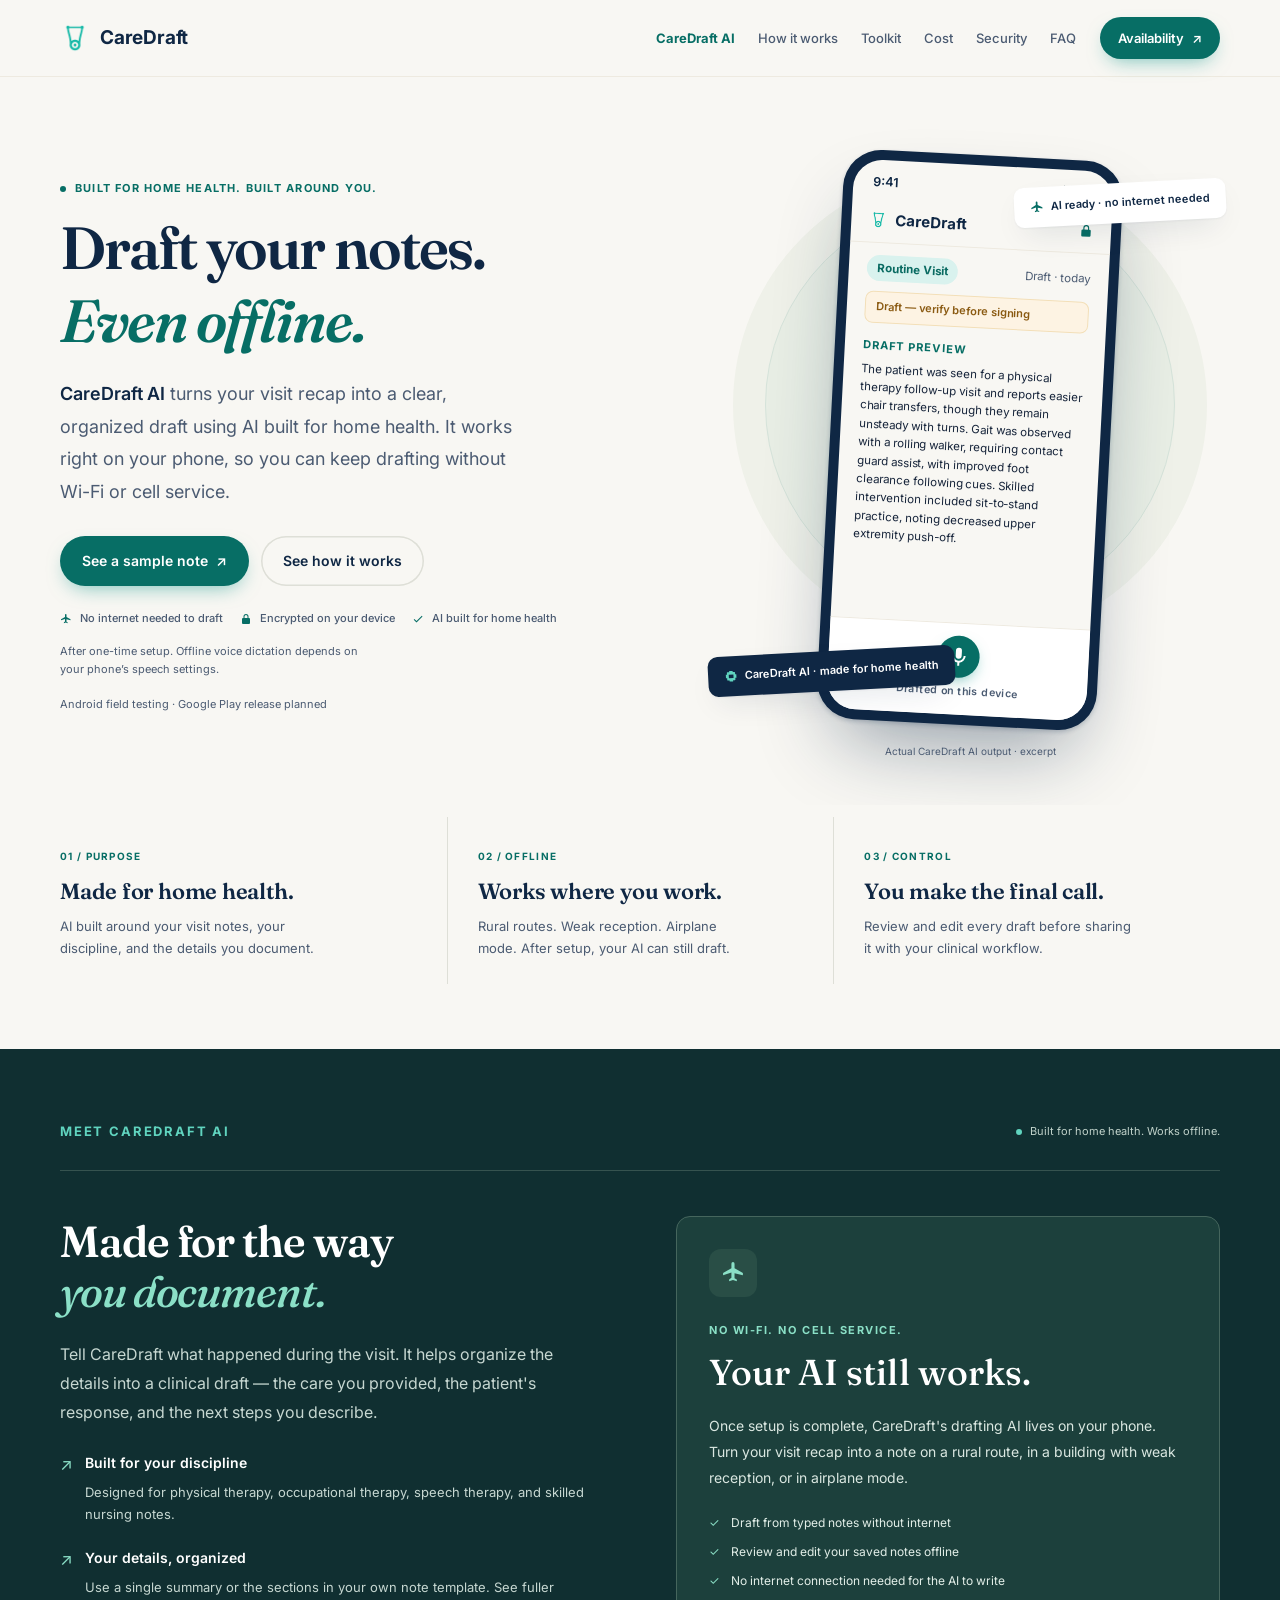
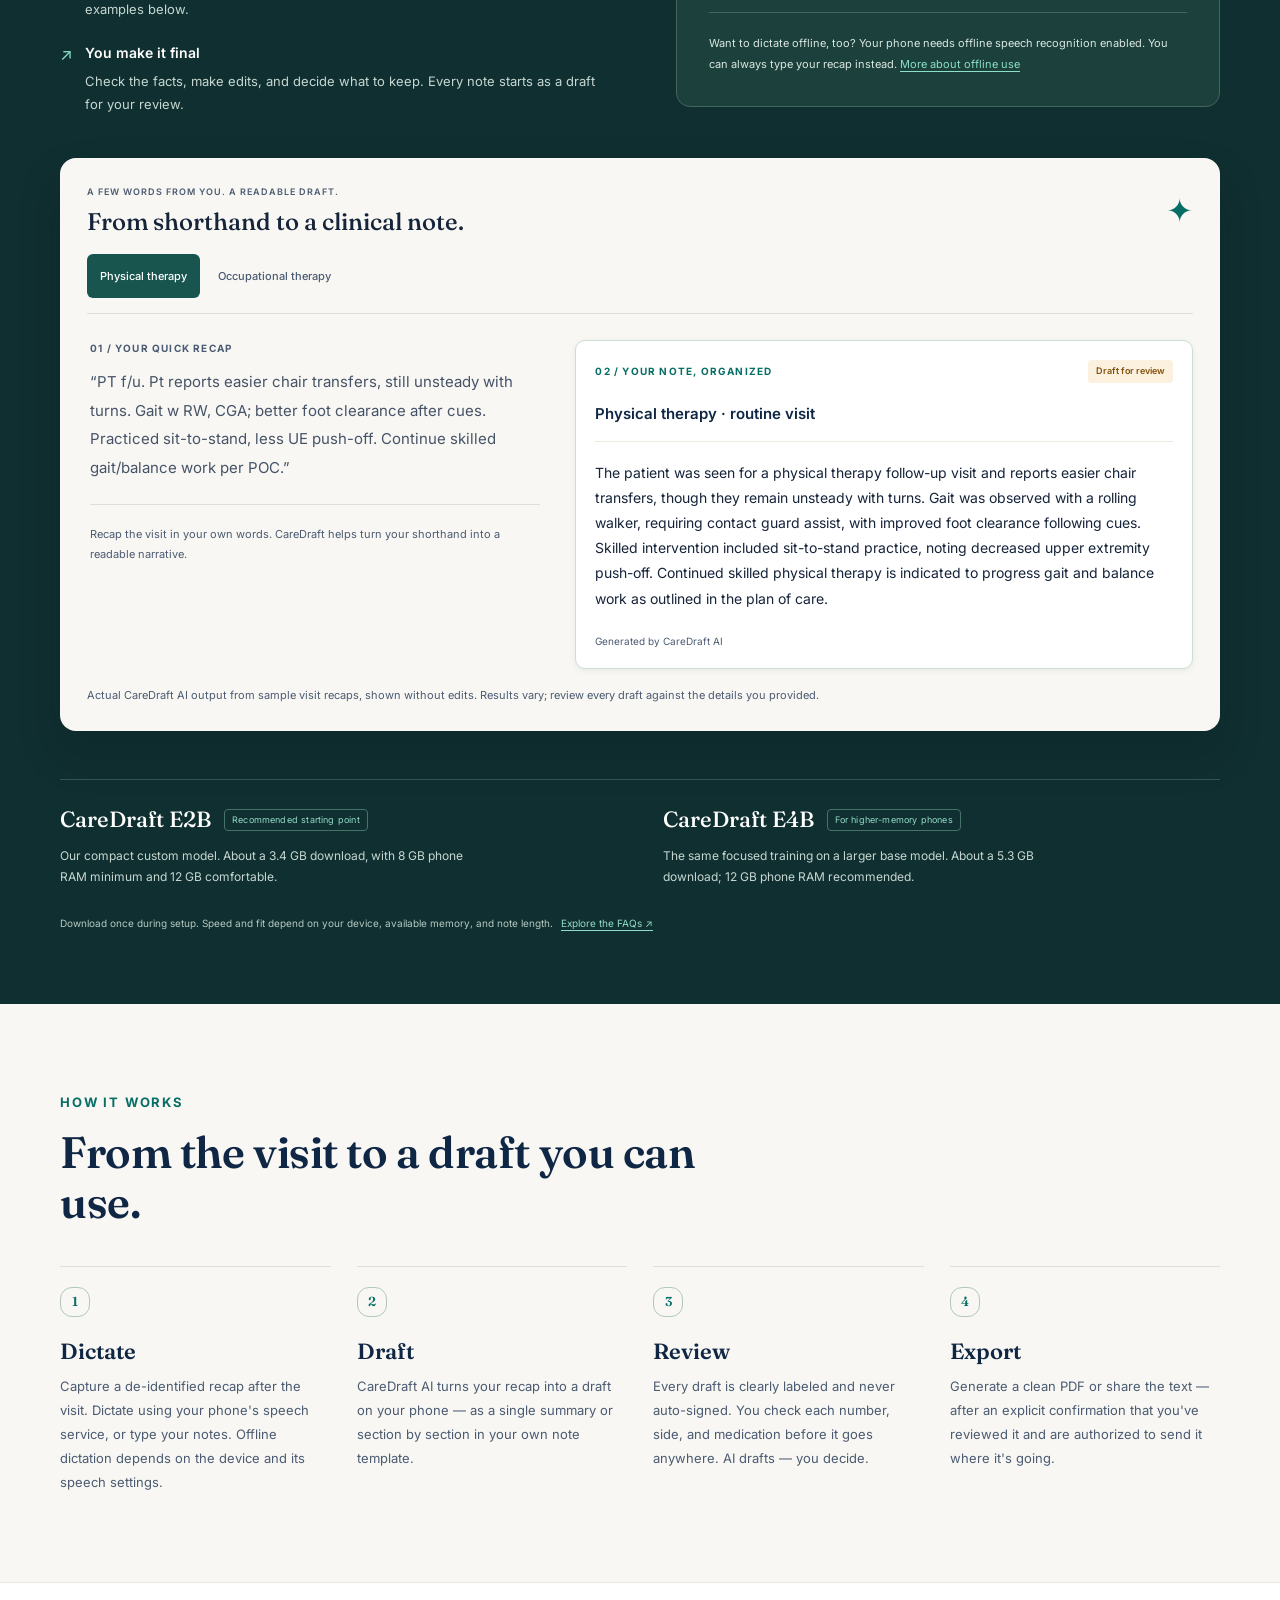
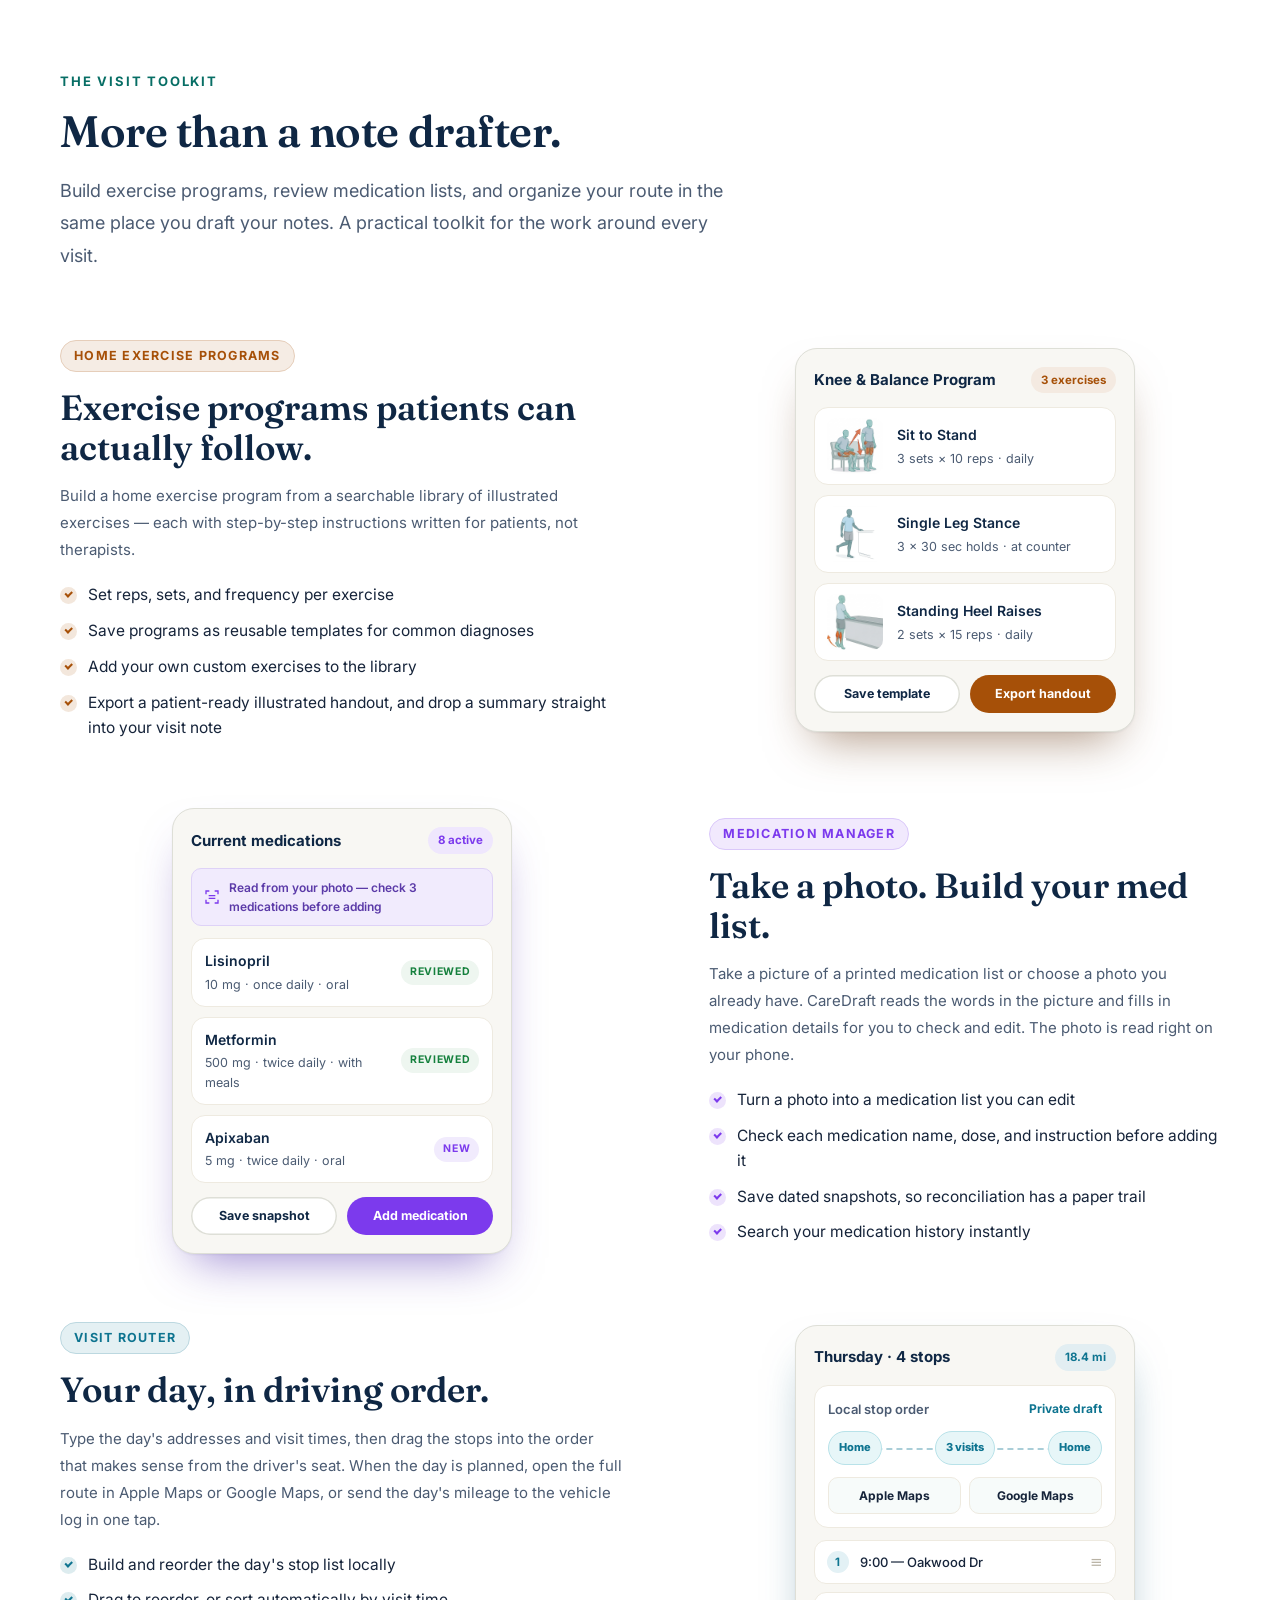
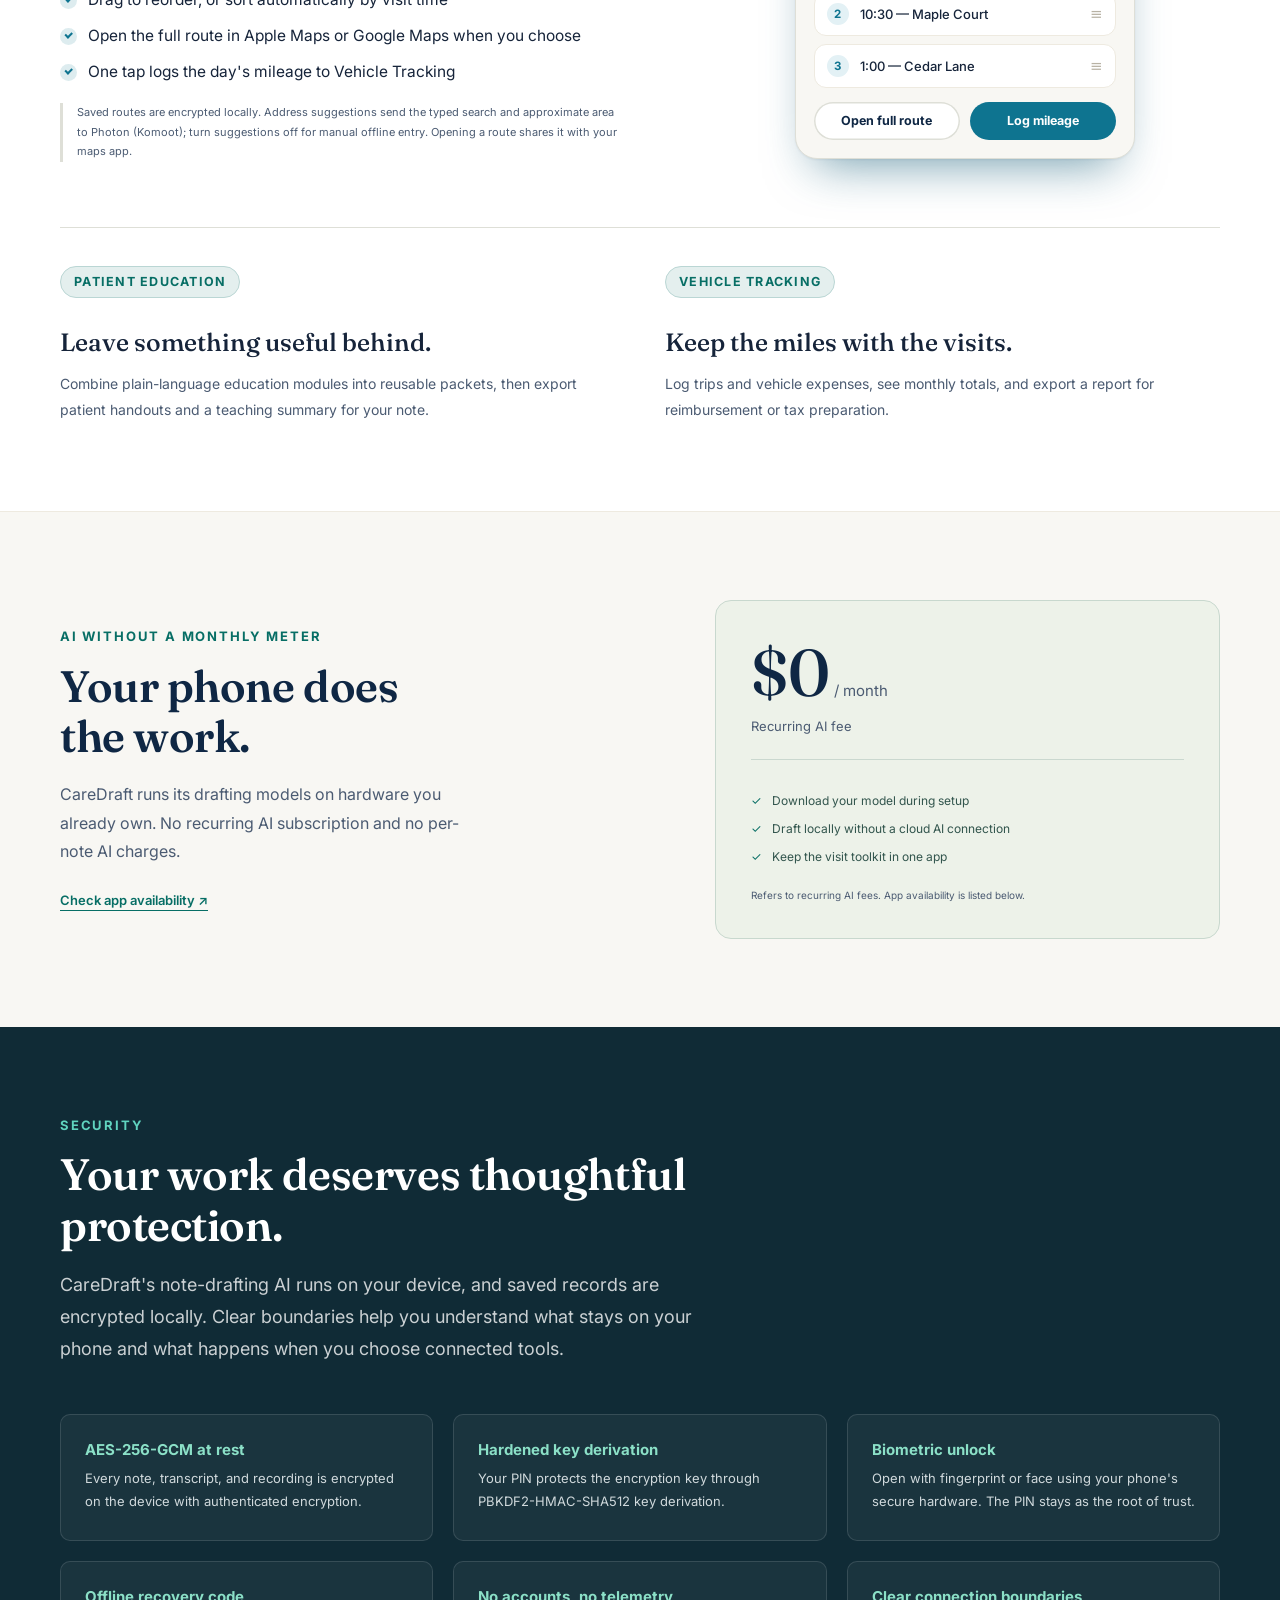
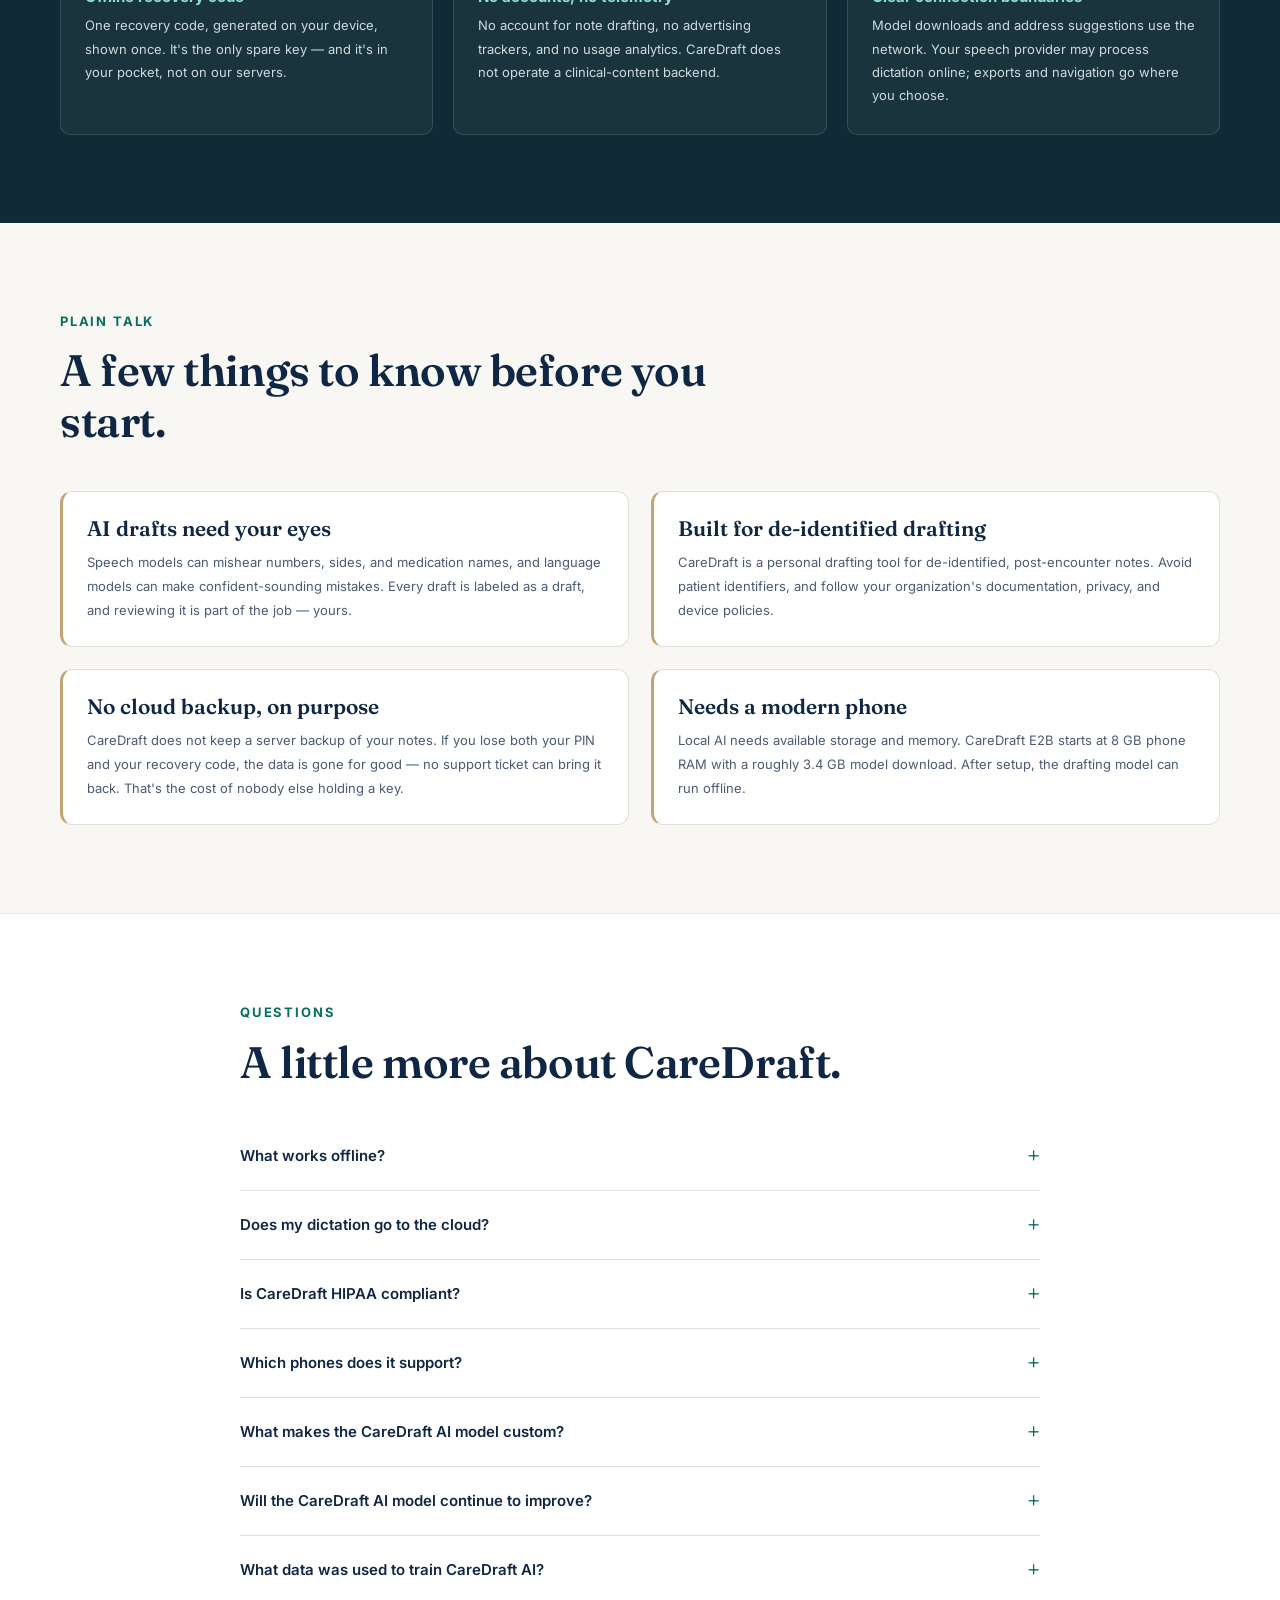
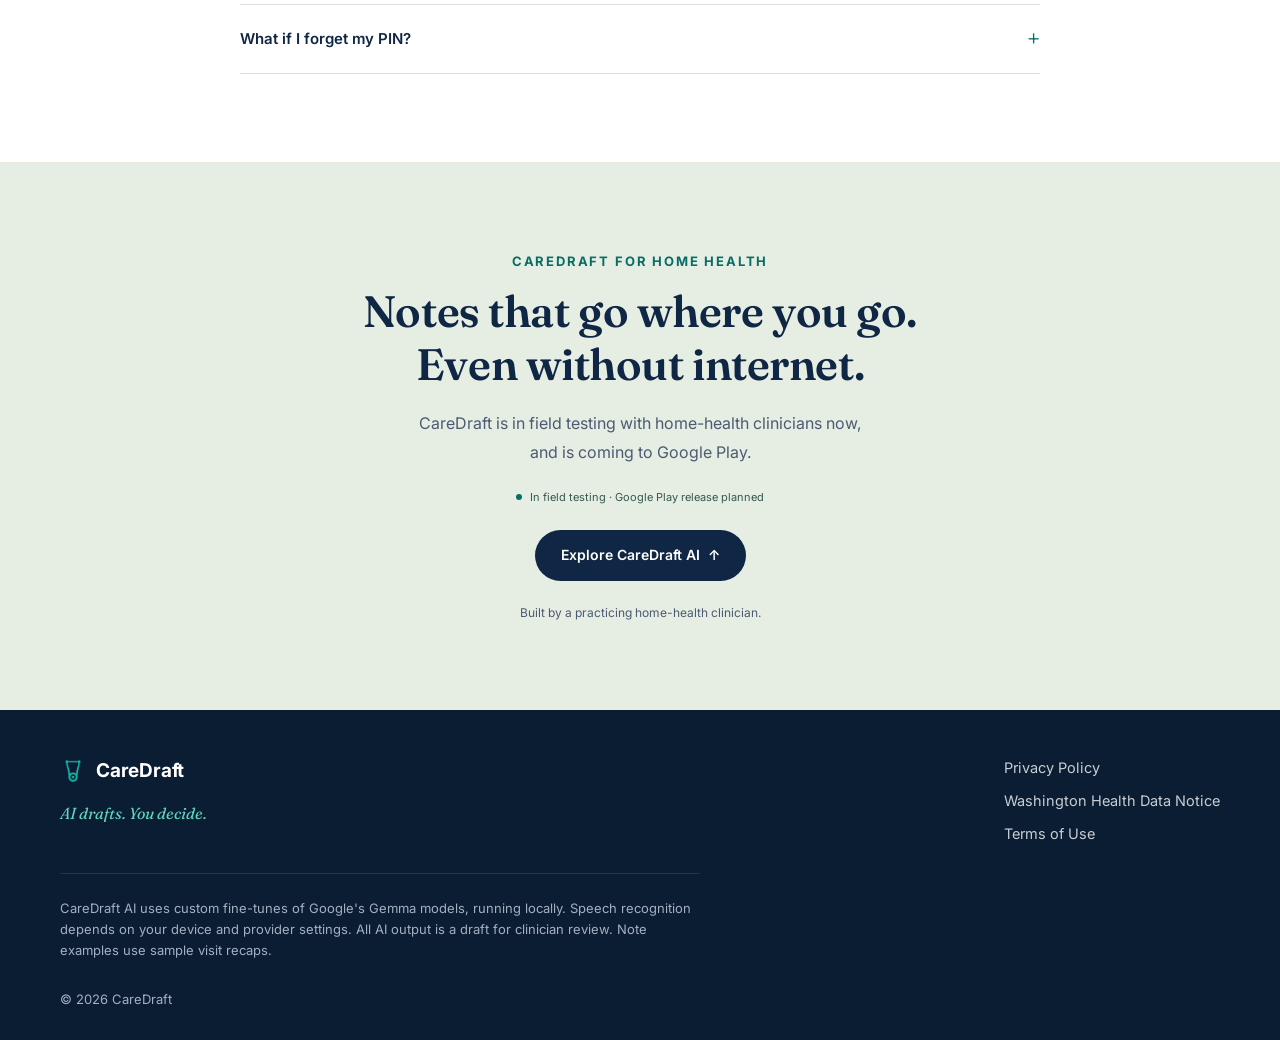
==== index.html @ 82830394 "Add FAQ about ongoing AI model updates" ====
<!DOCTYPE html>
<html lang="en">
<head>
  <meta charset="UTF-8">
  <meta name="viewport" content="width=device-width, initial-scale=1.0">
  <title>CareDraft — Draft home-health notes, even offline</title>
  <meta name="description" content="Turn your visit recap into a clear clinical draft with AI built for home health. Draft notes on your phone without Wi-Fi or cell service after setup.">

  <link rel="icon" type="image/png" href="assets/favicon.png">
  <link rel="canonical" href="https://caredraft.app/">

  <meta property="og:type" content="website">
  <meta property="og:url" content="https://caredraft.app/">
  <meta property="og:title" content="CareDraft — Draft home-health notes, even offline">
  <meta property="og:description" content="AI built for home health. Turn your visit recap into an organized note and keep drafting without internet after setup. You review every draft.">
  <meta property="og:image" content="https://caredraft.app/assets/icon.png">
  <meta name="twitter:card" content="summary">

  <link rel="preconnect" href="https://fonts.googleapis.com">
  <link rel="preconnect" href="https://fonts.gstatic.com" crossorigin>
  <link href="https://fonts.googleapis.com/css2?family=Fraunces:opsz,wght@9..144,500;9..144,600&family=Inter:wght@400;500;600;700&display=swap" rel="stylesheet">

  <link rel="stylesheet" href="styles.css?v=20260908b">

  <script>
    // Redirect old GitHub Pages host to the custom domain.
    (function () {
      var oldHost = 'clesterdpt-lgtm.github.io';
      var oldBase = '/carenote-local-site';
      if (window.location.hostname === oldHost && window.location.pathname.indexOf(oldBase) === 0) {
        var nextPath = window.location.pathname.slice(oldBase.length) || '/';
        window.location.replace('https://caredraft.app' + nextPath + window.location.search + window.location.hash);
      }
    })();
  </script>

  <script type="application/ld+json">
  {
    "@context": "https://schema.org",
    "@type": "SoftwareApplication",
    "name": "CareDraft",
    "operatingSystem": "Android",
    "applicationCategory": "MedicalApplication",
    "description": "On-device AI note drafting for home health clinicians. Custom CareDraft models draft notes on the phone. Dictation uses the device speech service; offline availability depends on device configuration.",
    "url": "https://caredraft.app/"
  }
  </script>
</head>
<body class="home">
  <a class="skip-link" href="#top">Skip to content</a>

  <!-- ───────────────────────── Nav ───────────────────────── -->
  <header class="topbar">
    <div class="shell topbar-inner">
      <a class="brand" href="#top" aria-label="CareDraft home">
        <img src="assets/caredraft-login-mark.png" alt="" width="30" height="30">
        <span>CareDraft</span>
      </a>
      <button class="menu-toggle" type="button" aria-expanded="false" aria-controls="primary-nav" hidden>Menu <span aria-hidden="true">+</span></button>
      <nav class="topnav" id="primary-nav" aria-label="Primary">
        <a href="#caredraft-ai">CareDraft AI</a>
        <a href="#how">How it works</a>
        <a href="#toolkit">Toolkit</a>
        <a href="#cost">Cost</a>
        <a href="#security">Security</a>
        <a href="#faq">FAQ</a>
      </nav>
      <a class="btn btn-primary btn-sm" href="#get">Availability <span aria-hidden="true">↗</span></a>
    </div>
  </header>

  <main id="top" tabindex="-1">

    <!-- ───────────────────────── Hero ───────────────────────── -->
    <section class="hero">
      <div class="shell hero-grid">
        <div class="hero-copy">
          <p class="eyebrow"><span class="eyebrow-dot" aria-hidden="true"></span> Built for home health. Built around you.</p>
          <h1>Draft your notes.<br><em>Even offline.</em></h1>
          <p class="lede">
            <strong>CareDraft AI</strong> turns your visit recap into a clear, organized
            draft using AI built for home health. It works right on your phone,
            so you can keep drafting without Wi-Fi or cell service.
          </p>
          <div class="hero-ctas">
            <a class="btn btn-primary" href="#note-examples">See a sample note <span aria-hidden="true">↗</span></a>
            <a class="btn btn-ghost" href="#how">See how it works</a>
          </div>
          <ul class="hero-chips" aria-label="Key facts">
            <li>
              <svg viewBox="0 0 24 24" aria-hidden="true"><path d="M21 14.6v-2.2l-8-4.5V3.5a1.5 1.5 0 0 0-3 0v4.4l-8 4.5v2.2l8-2.5v4.9l-2.2 1.6v1.7l3.7-1.1 3.7 1.1v-1.7L13 17.5v-4.9l8 2z"/></svg>
              No internet needed to draft
            </li>
            <li>
              <svg viewBox="0 0 24 24" aria-hidden="true"><path d="M12 2a5 5 0 0 0-5 5v3H6a2 2 0 0 0-2 2v8a2 2 0 0 0 2 2h12a2 2 0 0 0 2-2v-8a2 2 0 0 0-2-2h-1V7a5 5 0 0 0-5-5zm-3 8V7a3 3 0 1 1 6 0v3H9z"/></svg>
              Encrypted on your device
            </li>
            <li>
              <svg viewBox="0 0 24 24" aria-hidden="true"><path d="M9 16.2 4.8 12l-1.4 1.4L9 19 21 7l-1.4-1.4z"/></svg>
              AI built for home health
            </li>
          </ul>
          <p class="offline-setup">After one-time setup. Offline voice dictation depends on your phone’s speech settings.</p>
          <p class="hero-availability">Android field testing · Google Play release planned</p>
        </div>

        <div class="hero-visual" aria-hidden="true">
          <div class="float-pill float-pill-top">
            <svg viewBox="0 0 24 24"><path d="M21 14.6v-2.2l-8-4.5V3.5a1.5 1.5 0 0 0-3 0v4.4l-8 4.5v2.2l8-2.5v4.9l-2.2 1.6v1.7l3.7-1.1 3.7 1.1v-1.7L13 17.5v-4.9l8 2z"/></svg>
            AI ready · no internet needed
          </div>
          <div class="phone">
            <div class="phone-screen">
              <div class="statusbar">
                <span>9:41</span>
                <span class="statusbar-right">
                  <svg viewBox="0 0 24 24"><path d="M21 14.6v-2.2l-8-4.5V3.5a1.5 1.5 0 0 0-3 0v4.4l-8 4.5v2.2l8-2.5v4.9l-2.2 1.6v1.7l3.7-1.1 3.7 1.1v-1.7L13 17.5v-4.9l8 2z"/></svg>
                  <svg viewBox="0 0 24 24"><path d="M3 8h13a2 2 0 0 1 2 2v4a2 2 0 0 1-2 2H3a2 2 0 0 1-2-2v-4a2 2 0 0 1 2-2zm17 2h1a1 1 0 0 1 1 1v2a1 1 0 0 1-1 1h-1v-4zM3.5 9.5v5H8v-5H3.5z"/></svg>
                </span>
              </div>
              <div class="appbar">
                <img src="assets/caredraft-login-mark.png" alt="" width="18" height="18">
                <span>CareDraft</span>
                <svg class="appbar-lock" viewBox="0 0 24 24"><path d="M12 2a5 5 0 0 0-5 5v3H6a2 2 0 0 0-2 2v8a2 2 0 0 0 2 2h12a2 2 0 0 0 2-2v-8a2 2 0 0 0-2-2h-1V7a5 5 0 0 0-5-5zm-3 8V7a3 3 0 1 1 6 0v3H9z"/></svg>
              </div>
              <div class="note-mock">
                <div class="note-head">
                  <span class="note-chip">Routine Visit</span>
                  <span class="note-date">Draft · today</span>
                </div>
                <div class="ai-banner">Draft — verify before signing</div>
                <p class="mock-label">Draft preview</p>
                <p class="mock-text">The patient was seen for a physical therapy follow-up visit and reports easier chair transfers, though they remain unsteady with turns. Gait was observed with a rolling walker, requiring contact guard assist, with improved foot clearance following cues. Skilled intervention included sit-to-stand practice, noting decreased upper extremity push-off.</p>
              </div>
              <div class="phone-dock">
                <div class="mic-button">
                  <svg viewBox="0 0 24 24"><path d="M12 14a3 3 0 0 0 3-3V6a3 3 0 1 0-6 0v5a3 3 0 0 0 3 3zm5-3a5 5 0 0 1-10 0H5a7 7 0 0 0 6 6.9V21h2v-3.1A7 7 0 0 0 19 11h-2z"/></svg>
                </div>
                <span class="dock-note">Drafted on this device</span>
              </div>
            </div>
          </div>
          <div class="float-pill float-pill-bottom">
            <svg viewBox="0 0 24 24"><path d="M9 3h6v2h3a1 1 0 0 1 1 1v3h2v6h-2v3a1 1 0 0 1-1 1h-3v2H9v-2H6a1 1 0 0 1-1-1v-3H3V9h2V6a1 1 0 0 1 1-1h3V3zm-1 6v6h8V9H8z"/></svg>
            CareDraft AI · made for home health
          </div>
          <p class="visual-caption">Actual CareDraft AI output · excerpt</p>
        </div>
      </div>
    </section>

    <section class="pillars" aria-label="CareDraft at a glance">
      <div class="shell pillar-grid">
        <article class="pillar"><span class="pillar-index">01 / PURPOSE</span><h2>Made for home health.</h2><p>AI built around your visit notes, your discipline, and the details you document.</p></article>
        <article class="pillar"><span class="pillar-index">02 / OFFLINE</span><h2>Works where you work.</h2><p>Rural routes. Weak reception. Airplane mode. After setup, your AI can still draft.</p></article>
        <article class="pillar"><span class="pillar-index">03 / CONTROL</span><h2>You make the final call.</h2><p>Review and edit every draft before sharing it with your clinical workflow.</p></article>
      </div>
    </section>

    <section class="model-section" id="caredraft-ai" aria-labelledby="model-title">
      <div class="shell">
        <div class="model-heading">
          <p class="kicker kicker-light">Meet CareDraft AI</p>
          <span class="model-status"><span aria-hidden="true"></span> Built for home health. Works offline.</span>
        </div>
        <div class="model-grid">
          <div class="model-copy">
            <h2 id="model-title">Made for the way<br><em>you document.</em></h2>
            <p class="section-lede">Tell CareDraft what happened during the visit. It helps organize the details into a clinical draft — the care you provided, the patient's response, and the next steps you describe.</p>
            <dl class="model-benefits">
              <div><dt>Built for your discipline</dt><dd>Designed for physical therapy, occupational therapy, speech therapy, and skilled nursing notes.</dd></div>
              <div><dt>Your details, organized</dt><dd>Use a single summary or the sections in your own note template. See fuller examples below.</dd></div>
              <div><dt>You make it final</dt><dd>Check the facts, make edits, and decide what to keep. Every note starts as a draft for your review.</dd></div>
            </dl>
          </div>
          <aside class="offline-panel" aria-labelledby="offline-title">
            <span class="offline-icon" aria-hidden="true"><svg viewBox="0 0 24 24"><path d="M21 14.6v-2.2l-8-4.5V3.5a1.5 1.5 0 0 0-3 0v4.4l-8 4.5v2.2l8-2.5v4.9l-2.2 1.6v1.7l3.7-1.1 3.7 1.1v-1.7L13 17.5v-4.9l8 2z"/></svg></span>
            <p class="kicker kicker-light">No Wi-Fi. No cell service.</p>
            <h3 id="offline-title">Your AI still works.</h3>
            <p>Once setup is complete, CareDraft's drafting AI lives on your phone. Turn your visit recap into a note on a rural route, in a building with weak reception, or in airplane mode.</p>
            <ul><li>Draft from typed notes without internet</li><li>Review and edit your saved notes offline</li><li>No internet connection needed for the AI to write</li></ul>
            <p class="offline-detail">Want to dictate offline, too? Your phone needs offline speech recognition enabled. You can always type your recap instead. <a href="#faq">More about offline use</a></p>
          </aside>
        </div>
        <div class="draft-demo" id="note-examples" aria-labelledby="demo-title">
          <div class="demo-top">
            <div><p class="demo-eyebrow">A few words from you. A readable draft.</p><h3 id="demo-title">From shorthand to a clinical note.</h3></div>
            <span class="demo-mark" aria-hidden="true">✦</span>
          </div>
          <div class="demo-options" role="group" aria-label="Choose a CareDraft AI note example">
            <button type="button" data-example="pt" aria-pressed="true">Physical therapy</button>
            <button type="button" data-example="ot" aria-pressed="false">Occupational therapy</button>
          </div>
          <div class="demo-content" aria-live="polite" aria-atomic="true">
            <div class="demo-input">
              <p class="demo-label">01 / Your quick recap</p>
              <p id="demo-transcript">“PT f/u. Pt reports easier chair transfers, still unsteady with turns. Gait w RW, CGA; better foot clearance after cues. Practiced sit-to-stand, less UE push-off. Continue skilled gait/balance work per POC.”</p>
              <p class="demo-input-caption">Recap the visit in your own words. CareDraft helps turn your shorthand into a readable narrative.</p>

            </div>
            <div class="demo-output">
              <div class="demo-note-header"><p class="demo-label">02 / Your note, organized</p><span class="review-label">Draft for review</span></div>
              <p id="demo-note-title">Physical therapy · routine visit</p>
              <p id="demo-note">The patient was seen for a physical therapy follow-up visit and reports easier chair transfers, though they remain unsteady with turns. Gait was observed with a rolling walker, requiring contact guard assist, with improved foot clearance following cues. Skilled intervention included sit-to-stand practice, noting decreased upper extremity push-off. Continued skilled physical therapy is indicated to progress gait and balance work as outlined in the plan of care.</p>
              <p id="demo-kind">Generated by CareDraft AI</p>
            </div>
          </div>
          <p class="demo-fine">Actual CareDraft AI output from sample visit recaps, shown without edits. Results vary; review every draft against the details you provided.</p>
        </div>
        <div class="model-editions">
          <article><div class="edition-title"><h3>CareDraft E2B</h3><span>Recommended starting point</span></div><p>Our compact custom model. About a 3.4 GB download, with 8 GB phone RAM minimum and 12 GB comfortable.</p></article>
          <article><div class="edition-title"><h3>CareDraft E4B</h3><span>For higher-memory phones</span></div><p>The same focused training on a larger base model. About a 5.3 GB download; 12 GB phone RAM recommended.</p></article>
        </div>
        <p class="model-foot">Download once during setup. Speed and fit depend on your device, available memory, and note length. <a href="#faq">Explore the FAQs <span aria-hidden="true">↗</span></a></p>
      </div>
    </section>

    <!-- ───────────────────────── How it works ───────────────────────── -->
    <section class="how" id="how">
      <div class="shell">
        <p class="kicker">How it works</p>
        <h2>From the visit to a draft you can use.</h2>
        <div class="steps-grid">
          <article class="step reveal">
            <span class="step-num">1</span>
            <h3>Dictate</h3>
            <p>
              Capture a de-identified recap after the visit. Dictate using your
              phone's speech service, or type your notes. Offline dictation depends
              on the device and its speech settings.
            </p>
          </article>
          <article class="step reveal">
            <span class="step-num">2</span>
            <h3>Draft</h3>
            <p>
              CareDraft AI turns your recap into a draft on
              your phone — as a single summary or section by section in your
              own note template.
            </p>
          </article>
          <article class="step reveal">
            <span class="step-num">3</span>
            <h3>Review</h3>
            <p>
              Every draft is clearly labeled and never auto-signed. You check each
              number, side, and medication before it goes anywhere. AI drafts —
              you decide.
            </p>
          </article>
          <article class="step reveal">
            <span class="step-num">4</span>
            <h3>Export</h3>
            <p>
              Generate a clean PDF or share the text — after an explicit confirmation
              that you've reviewed it and are authorized to send it where it's going.
            </p>
          </article>
        </div>
      </div>
    </section>

    <!-- ───────────────────────── Toolkit ───────────────────────── -->
    <section class="toolkit" id="toolkit">
      <div class="shell">
        <p class="kicker">The visit toolkit</p>
        <h2>More than a note drafter.</h2>
        <p class="section-lede">
          Build exercise programs, review medication lists, and organize your
          route in the same place you draft your notes. A practical toolkit
          for the work around every visit.
        </p>

        <!-- HEP builder -->
        <div class="feature-row reveal" style="--tool-accent:#a65008">
          <div class="feature-copy">
            <span class="feature-tag">Home exercise programs</span>
            <h3>Exercise programs patients can actually follow.</h3>
            <p>
              Build a home exercise program from a searchable
              library of illustrated exercises — each with step-by-step
              instructions written for patients, not therapists.
            </p>
            <ul class="feature-points">
              <li>Set reps, sets, and frequency per exercise</li>
              <li>Save programs as reusable templates for common diagnoses</li>
              <li>Add your own custom exercises to the library</li>
              <li>Export a patient-ready illustrated handout, and drop a summary straight into your visit note</li>
            </ul>
          </div>
          <div class="feature-shot">
            <div class="mini-app">
              <div class="mini-head">
                <span class="mini-title">Knee &amp; Balance Program</span>
                <span class="mini-chip">3 exercises</span>
              </div>
              <div class="hep-row">
                <img src="assets/hep-sit-to-stand.png" alt="Sit to stand exercise illustration" loading="lazy">
                <div>
                  <p class="hep-name">Sit to Stand</p>
                  <p class="hep-dose">3 sets × 10 reps · daily</p>
                </div>
              </div>
              <div class="hep-row">
                <img src="assets/hep-single-leg-stance.png" alt="Single leg stance exercise illustration" loading="lazy">
                <div>
                  <p class="hep-name">Single Leg Stance</p>
                  <p class="hep-dose">3 × 30 sec holds · at counter</p>
                </div>
              </div>
              <div class="hep-row">
                <img src="assets/hep-heel-rise.png" alt="Heel raise exercise illustration" loading="lazy">
                <div>
                  <p class="hep-name">Standing Heel Raises</p>
                  <p class="hep-dose">2 sets × 15 reps · daily</p>
                </div>
              </div>
              <div class="mini-actions">
                <span class="mini-btn mini-btn-ghost">Save template</span>
                <span class="mini-btn">Export handout</span>
              </div>
            </div>
          </div>
        </div>

        <!-- Medication manager -->
        <div class="feature-row reveal" style="--tool-accent:#7c3aed">
          <div class="feature-copy">
            <span class="feature-tag">Medication manager</span>
            <h3>Take a photo. Build your med list.</h3>
            <p>
              Take a picture of a printed medication list or choose a photo
              you already have. CareDraft reads the words in the picture and
              fills in medication details for you to check and edit.
              The photo is read right on your phone.
            </p>
            <ul class="feature-points">
              <li>Turn a photo into a medication list you can edit</li>
              <li>Check each medication name, dose, and instruction before adding it</li>
              <li>Save dated snapshots, so reconciliation has a paper trail</li>
              <li>Search your medication history instantly</li>
            </ul>
          </div>
          <div class="feature-shot">
            <div class="mini-app">
              <div class="mini-head">
                <span class="mini-title">Current medications</span>
                <span class="mini-chip">8 active</span>
              </div>
              <div class="scan-banner">
                <svg viewBox="0 0 24 24"><path d="M4 4h4V2H2v6h2V4zm16 0v4h2V2h-6v2h4zM4 20v-4H2v6h6v-2H4zm16 0h-4v2h6v-6h-2v4zM7 9h10v2H7V9zm0 4h10v2H7v-2z"/></svg>
                Read from your photo — check 3 medications before adding
              </div>
              <div class="med-row">
                <div><p class="med-name">Lisinopril</p><p class="med-dose">10 mg · once daily · oral</p></div>
                <span class="med-chip">reviewed</span>
              </div>
              <div class="med-row">
                <div><p class="med-name">Metformin</p><p class="med-dose">500 mg · twice daily · with meals</p></div>
                <span class="med-chip">reviewed</span>
              </div>
              <div class="med-row">
                <div><p class="med-name">Apixaban</p><p class="med-dose">5 mg · twice daily · oral</p></div>
                <span class="med-chip med-chip-new">new</span>
              </div>
              <div class="mini-actions">
                <span class="mini-btn mini-btn-ghost">Save snapshot</span>
                <span class="mini-btn">Add medication</span>
              </div>
            </div>
          </div>
        </div>



        <!-- Visit Router -->
        <div class="feature-row reveal" id="visit-router" style="--tool-accent:#0e7490">
          <div class="feature-copy">
            <span class="feature-tag">Visit Router</span>
            <h3>Your day, in driving order.</h3>
            <p>
              Type the day's addresses and visit times, then drag the stops into
              the order that makes sense from the driver's seat. When the day is
              planned, open the full route in Apple Maps or Google Maps, or send
              the day's mileage to the vehicle log in one tap.
            </p>
            <ul class="feature-points">
              <li>Build and reorder the day's stop list locally</li>
              <li>Drag to reorder, or sort automatically by visit time</li>
              <li>Open the full route in Apple Maps or Google Maps when you choose</li>
              <li>One tap logs the day's mileage to Vehicle Tracking</li>
            </ul>
            <p class="feature-fine">
              Saved routes are encrypted locally. Address suggestions send the typed
              search and approximate area to Photon (Komoot); turn suggestions off
              for manual offline entry. Opening a route shares it with your maps app.
            </p>
          </div>
          <div class="feature-shot">
            <div class="mini-app">
              <div class="mini-head">
                <span class="mini-title">Thursday · 4 stops</span>
                <span class="mini-chip">18.4 mi</span>
              </div>
              <div class="route-handoff">
                <div class="route-handoff-head">
                  <span>Local stop order</span>
                  <strong>Private draft</strong>
                </div>
                <div class="route-handoff-line">
                  <span>Home</span>
                  <span>3 visits</span>
                  <span>Home</span>
                </div>
                <div class="route-handoff-apps">
                  <span>Apple Maps</span>
                  <span>Google Maps</span>
                </div>
              </div>
              <div class="stop-row"><span class="stop-num">1</span><span class="stop-addr">9:00 — Oakwood Dr</span><span class="stop-grip">≡</span></div>
              <div class="stop-row"><span class="stop-num">2</span><span class="stop-addr">10:30 — Maple Court</span><span class="stop-grip">≡</span></div>
              <div class="stop-row"><span class="stop-num">3</span><span class="stop-addr">1:00 — Cedar Lane</span><span class="stop-grip">≡</span></div>
              <div class="mini-actions">
                <span class="mini-btn mini-btn-ghost">Open full route</span>
                <span class="mini-btn">Log mileage</span>
              </div>
            </div>
          </div>
        </div>

        <div class="tool-extras">
          <article><span class="feature-tag">Patient education</span><h3>Leave something useful behind.</h3><p>Combine plain-language education modules into reusable packets, then export patient handouts and a teaching summary for your note.</p></article>
          <article><span class="feature-tag">Vehicle tracking</span><h3>Keep the miles with the visits.</h3><p>Log trips and vehicle expenses, see monthly totals, and export a report for reimbursement or tax preparation.</p></article>
        </div>

      </div>
    </section>

    <section class="cost" id="cost">
      <div class="shell ownership-grid">
        <div><p class="kicker">AI without a monthly meter</p><h2>Your phone does the work.</h2><p class="section-lede">CareDraft runs its drafting models on hardware you already own. No recurring AI subscription and no per-note AI charges.</p><a class="text-link" href="#get">Check app availability <span aria-hidden="true">↗</span></a></div>
        <div class="ownership-details"><div><strong>$0<span> / month</span></strong><p>Recurring AI fee</p></div><ul><li>Download your model during setup</li><li>Draft locally without a cloud AI connection</li><li>Keep the visit toolkit in one app</li></ul><p class="ownership-fine">Refers to recurring AI fees. App availability is listed below.</p></div>
      </div>
    </section>

    <!-- ───────────────────────── Security ───────────────────────── -->
    <section class="security" id="security">
      <div class="shell">
        <p class="kicker kicker-light">Security</p>
        <h2>Your work deserves thoughtful protection.</h2>
        <p class="section-lede section-lede-light">
          CareDraft's note-drafting AI runs on your device, and saved records are
          encrypted locally. Clear boundaries help you understand what stays
          on your phone and what happens when you choose connected tools.
        </p>
        <div class="sec-grid">
          <article class="sec-card reveal">
            <h3>AES-256-GCM at rest</h3>
            <p>Every note, transcript, and recording is encrypted on the device with authenticated encryption.</p>
          </article>
          <article class="sec-card reveal">
            <h3>Hardened key derivation</h3>
            <p>Your PIN protects the encryption key through PBKDF2-HMAC-SHA512 key derivation.</p>
          </article>
          <article class="sec-card reveal">
            <h3>Biometric unlock</h3>
            <p>Open with fingerprint or face using your phone's secure hardware. The PIN stays as the root of trust.</p>
          </article>
          <article class="sec-card reveal">
            <h3>Offline recovery code</h3>
            <p>One recovery code, generated on your device, shown once. It's the only spare key — and it's in your pocket, not on our servers.</p>
          </article>
          <article class="sec-card reveal">
            <h3>No accounts, no telemetry</h3>
            <p>No account for note drafting, no advertising trackers, and no usage analytics. CareDraft does not operate a clinical-content backend.</p>
          </article>
          <article class="sec-card reveal">
            <h3>Clear connection boundaries</h3>
            <p>Model downloads and address suggestions use the network. Your speech provider may process dictation online; exports and navigation go where you choose.</p>
          </article>
        </div>
      </div>
    </section>

    <!-- ───────────────────────── Honest limits ───────────────────────── -->
    <section class="limits" id="limits">
      <div class="shell">
        <p class="kicker">Plain talk</p>
        <h2>A few things to know before you start.</h2>
        <div class="limit-grid">
          <article class="limit reveal">
            <h3>AI drafts need your eyes</h3>
            <p>
              Speech models can mishear numbers, sides, and medication names, and
              language models can make confident-sounding mistakes. Every draft is
              labeled as a draft, and reviewing it is part of the job — yours.
            </p>
          </article>
          <article class="limit reveal">
            <h3>Built for de-identified drafting</h3>
            <p>
              CareDraft is a personal drafting tool for de-identified, post-encounter
              notes. Avoid patient identifiers, and follow your organization's
              documentation, privacy, and device policies.
            </p>
          </article>
          <article class="limit reveal">
            <h3>No cloud backup, on purpose</h3>
            <p>
              CareDraft does not keep a server backup of your notes. If you lose both your
              PIN and your recovery code, the data is gone for good — no support
              ticket can bring it back. That's the cost of nobody else holding a key.
            </p>
          </article>
          <article class="limit reveal">
            <h3>Needs a modern phone</h3>
            <p>
              Local AI needs available storage and memory. CareDraft E2B starts at
              8 GB phone RAM with a roughly 3.4 GB model download. After setup,
              the drafting model can run offline.
            </p>
          </article>
        </div>
      </div>
    </section>

    <!-- ───────────────────────── FAQ ───────────────────────── -->
    <section class="faq" id="faq">
      <div class="shell shell-narrow">
        <p class="kicker">Questions</p>
        <h2>A little more about CareDraft.</h2>

        <details class="qa reveal">
          <summary>What works offline?</summary>
          <p>
            After the model download, AI note drafting runs offline. You can also
            type notes and use local records without a connection. Offline dictation
            depends on your phone having offline speech recognition available. Address
            suggestions and external map services need their own connections.
          </p>
        </details>

        <details class="qa reveal">
          <summary>Does my dictation go to the cloud?</summary>
          <p>
            CareDraft uses your device's configured speech-recognition service. With
            offline recognition available, it can transcribe locally; on Android, the
            selected provider may use network processing depending on your settings.
            CareDraft LLC does not receive the audio or transcript. The CareDraft
            model drafts the note on your phone.
          </p>
        </details>

        <details class="qa reveal">
          <summary>Is CareDraft HIPAA compliant?</summary>
          <p>
            CareDraft is intended for de-identified, post-encounter drafting. Local
            processing and encryption do not by themselves establish that a workflow
            meets your organization's requirements. Check with your organization
            before using it for clinical work, and read the <a href="privacy/">Privacy Policy</a>
            and <a href="terms/">Terms of Use</a>.
          </p>
        </details>

        <details class="qa reveal">
          <summary>Which phones does it support?</summary>
          <p>
            CareDraft is in field testing on modern Android phones. Local AI is
            demanding — recent mid-range and flagship devices work best. An iOS
            release is planned.
          </p>
        </details>

        <details class="qa reveal">
          <summary>What makes the CareDraft AI model custom?</summary>
          <p>
            CareDraft E2B and E4B are our own fine-tuned versions of Google's Gemma
            models. Fine-tuning means giving an AI additional training for a specific
            job — in this case, organizing home-health dictation into clinical notes.
            They run on your phone after download. This focused training does not
            guarantee accuracy; every draft still needs clinician review.
          </p>
        </details>

        <details class="qa reveal">
          <summary>Will the CareDraft AI model continue to improve?</summary>
          <p>
            Yes. We will continue updating CareDraft's AI models as technology
            improves, with a focus on note quality, reliability, and performance
            on your phone. Every draft will still need your review and approval.
          </p>
        </details>

        <details class="qa reveal">
          <summary>What data was used to train CareDraft AI?</summary>
          <p>
            Our downloadable models were trained on synthetic examples: fictional
            home-health visit dictations paired with example notes. These cover
            physical therapy, occupational therapy, speech therapy, and skilled nursing.
            Your notes and dictation are not collected to train these models.
          </p>
        </details>

        <details class="qa reveal">
          <summary>What if I forget my PIN?</summary>
          <p>
            Use the recovery code you saved at setup to unlock and set a new PIN. If
            you lose both the PIN and the recovery code, your data is unrecoverable —
            we hold no keys and no copies, so there's no master unlock. Keep that code
            somewhere safe.
          </p>
        </details>
      </div>
    </section>

    <!-- ───────────────────────── Get the app ───────────────────────── -->
    <section class="get" id="get">
      <div class="shell get-inner">
        <p class="kicker kicker-light">CareDraft for home health</p>
        <h2>Notes that go where you go.<br>Even without internet.</h2>
        <p class="section-lede">
          CareDraft is in field testing with home-health clinicians now, and is
          coming to Google Play.
        </p>
        <!-- Replace the release status with the verified store link when available. -->
        <p class="release-status"><span aria-hidden="true"></span> In field testing · Google Play release planned</p>
        <a class="btn btn-light" href="#caredraft-ai">Explore CareDraft AI <span aria-hidden="true">↑</span></a>
        <p class="get-foot">Built by a practicing home-health clinician.</p>
      </div>
    </section>

  </main>

  <!-- ───────────────────────── Footer ───────────────────────── -->
  <footer class="footer">
    <div class="shell footer-grid">
      <div class="footer-brand">
        <a class="brand" href="#top">
          <img src="assets/caredraft-login-mark.png" alt="" width="26" height="26">
          <span>CareDraft</span>
        </a>
        <p>AI drafts. You decide.</p>
      </div>
      <nav class="footer-links" aria-label="Legal">
        <a href="privacy/">Privacy Policy</a>
        <a href="privacy/washington/">Washington Health Data Notice</a>
        <a href="terms/">Terms of Use</a>
      </nav>
      <p class="footer-fine">
        CareDraft AI uses custom fine-tunes of Google's Gemma models, running locally.
        Speech recognition depends on your device and provider settings. All AI output
        is a draft for clinician review. Note examples use sample visit recaps.
      </p>
      <p class="footer-copy">© <span id="year">2026</span> CareDraft</p>
    </div>
  </footer>

  <script src="site.js?v=20260908c" defer></script>
</body>
</html>
---- styles.css ----
/* ════════════════════════════════════════════════════════════════
   CareDraft — caredraft.app
   Paper-chart aesthetic: cream paper, navy ink, teal accent.
   Display serif (Fraunces) + UI sans (Inter). No frameworks.
   ════════════════════════════════════════════════════════════════ */

:root {
  /* Brand (mirrors the app's constants/colors.js) */
  --navy: #0f2744;
  --navy-mid: #1a2e4a;
  --navy-deep: #0b1d33;
  --teal: #0d9488;
  --teal-light: #14b8a6;
  --teal-soft: #d9f2ee;
  --cream: #f8f6f1;
  --white: #ffffff;

  --ink: #16243a;
  --ink-soft: #4b5b72;
  --line: #e5e1d8;
  --line-soft: #eeeae0;

  --amber: #d97706;
  --red: #b91c1c;

  --font-display: 'Fraunces', Georgia, 'Times New Roman', serif;
  --font-sans: 'Inter', system-ui, -apple-system, 'Segoe UI', Roboto, sans-serif;

  --radius: 18px;
  --radius-sm: 12px;
  --shadow: 0 1px 2px rgba(15, 39, 68, 0.05), 0 12px 32px -12px rgba(15, 39, 68, 0.18);
  --shadow-soft: 0 1px 2px rgba(15, 39, 68, 0.04), 0 6px 20px -8px rgba(15, 39, 68, 0.12);
}

/* ── Reset ─────────────────────────────────────────────────────── */

*, *::before, *::after { box-sizing: border-box; }

html { scroll-behavior: smooth; }

body {
  margin: 0;
  font-family: var(--font-sans);
  font-size: 16.5px;
  line-height: 1.6;
  color: var(--ink);
  background: var(--cream);
  -webkit-font-smoothing: antialiased;
  text-rendering: optimizeLegibility;
}

img { display: block; max-width: 100%; }

a { color: var(--teal); }

h1, h2, h3 { margin: 0; line-height: 1.15; }

p { margin: 0; }

/* ── Layout primitives ─────────────────────────────────────────── */

.shell {
  width: min(1120px, calc(100% - 48px));
  margin-inline: auto;
}

.shell-narrow { width: min(780px, calc(100% - 48px)); }

section { padding: 96px 0; }

.kicker {
  font-size: 13px;
  font-weight: 700;
  letter-spacing: 0.14em;
  text-transform: uppercase;
  color: var(--teal);
  margin-bottom: 14px;
}

.kicker-light { color: var(--teal-light); }

h2 {
  font-family: var(--font-display);
  font-weight: 600;
  font-size: clamp(30px, 4.2vw, 44px);
  letter-spacing: -0.01em;
  color: var(--navy);
  max-width: 21ch;
}

.section-lede {
  margin-top: 18px;
  max-width: 62ch;
  font-size: 18px;
  color: var(--ink-soft);
}

.section-lede-light { color: rgba(255, 255, 255, 0.78); }

/* ── Buttons ───────────────────────────────────────────────────── */

.btn {
  display: inline-flex;
  align-items: center;
  justify-content: center;
  gap: 8px;
  padding: 14px 26px;
  border-radius: 999px;
  font-weight: 600;
  font-size: 16px;
  text-decoration: none;
  transition: transform 0.15s ease, box-shadow 0.15s ease, background 0.15s ease;
}

.btn-sm { padding: 10px 20px; font-size: 14.5px; }

.btn-primary {
  background: var(--teal);
  color: #fff;
  box-shadow: 0 8px 20px -8px rgba(13, 148, 136, 0.6);
}

.btn-primary:hover { background: var(--teal-light); transform: translateY(-1px); }

.btn-ghost {
  color: var(--navy);
  background: transparent;
  box-shadow: inset 0 0 0 1.5px var(--line);
}

.btn-ghost:hover { box-shadow: inset 0 0 0 1.5px var(--navy); }

.btn-light {
  background: #fff;
  color: var(--navy);
}

.btn-static { cursor: default; }

/* ── Topbar ────────────────────────────────────────────────────── */

.topbar {
  position: sticky;
  top: 0;
  z-index: 50;
  background: rgba(248, 246, 241, 0.88);
  backdrop-filter: blur(12px);
  -webkit-backdrop-filter: blur(12px);
  border-bottom: 1px solid var(--line-soft);
}

.topbar-inner {
  display: flex;
  align-items: center;
  gap: 32px;
  padding: 14px 0;
}

.brand {
  display: inline-flex;
  align-items: center;
  gap: 10px;
  text-decoration: none;
  color: var(--navy);
  font-weight: 700;
  font-size: 19px;
  letter-spacing: -0.01em;
}

.topnav {
  display: flex;
  gap: 26px;
  margin-left: auto;
}

.topnav a {
  text-decoration: none;
  color: var(--ink-soft);
  font-weight: 500;
  font-size: 15px;
  transition: color 0.15s ease;
}

.topnav a:hover { color: var(--navy); }

/* ── Hero ──────────────────────────────────────────────────────── */

.hero {
  padding: 84px 0 100px;
  overflow: hidden;
}

.hero-grid {
  display: grid;
  grid-template-columns: minmax(0, 1.08fr) minmax(0, 0.92fr);
  gap: 56px;
  align-items: center;
}

.eyebrow {
  font-size: 13.5px;
  font-weight: 700;
  letter-spacing: 0.14em;
  text-transform: uppercase;
  color: var(--teal);
  margin-bottom: 18px;
}

.hero h1 {
  font-family: var(--font-display);
  font-weight: 600;
  font-size: clamp(40px, 5.6vw, 62px);
  letter-spacing: -0.015em;
  color: var(--navy);
}

.hero h1 em {
  font-style: italic;
  color: var(--teal);
}

.lede {
  margin-top: 22px;
  font-size: 19px;
  color: var(--ink-soft);
  max-width: 54ch;
}

.hero-ctas {
  display: flex;
  flex-wrap: wrap;
  gap: 14px;
  margin-top: 32px;
}

.hero-chips {
  list-style: none;
  display: flex;
  flex-wrap: wrap;
  gap: 10px;
  padding: 0;
  margin: 34px 0 0;
}

.hero-chips li {
  display: inline-flex;
  align-items: center;
  gap: 8px;
  padding: 8px 14px;
  border-radius: 999px;
  background: #fff;
  border: 1px solid var(--line);
  font-size: 14px;
  font-weight: 500;
  color: var(--ink);
}

.hero-chips svg {
  width: 15px;
  height: 15px;
  fill: var(--teal);
  flex-shrink: 0;
}

/* ── Phone mockup ──────────────────────────────────────────────── */

.hero-visual {
  position: relative;
  display: flex;
  justify-content: center;
  padding: 24px 0;
}

.phone {
  width: 304px;
  border-radius: 44px;
  background: var(--navy);
  padding: 12px;
  box-shadow:
    0 2px 4px rgba(15, 39, 68, 0.2),
    0 40px 80px -24px rgba(15, 39, 68, 0.45);
  transform: rotate(-1.5deg);
}

.phone-screen {
  background: var(--cream);
  border-radius: 34px;
  overflow: hidden;
  display: flex;
  flex-direction: column;
  height: 600px;
}

.statusbar {
  display: flex;
  justify-content: space-between;
  align-items: center;
  padding: 12px 20px 6px;
  font-size: 12.5px;
  font-weight: 600;
  color: var(--navy);
}

.statusbar-right { display: inline-flex; gap: 6px; }

.statusbar-right svg { width: 15px; height: 15px; fill: var(--navy); }

.appbar {
  display: flex;
  align-items: center;
  gap: 8px;
  padding: 10px 18px;
  font-weight: 700;
  font-size: 15px;
  color: var(--navy);
  border-bottom: 1px solid var(--line-soft);
}

.appbar-lock {
  width: 14px;
  height: 14px;
  fill: var(--teal);
  margin-left: auto;
}

.note-mock {
  flex: 1;
  padding: 16px 18px;
  overflow: hidden;
}

.note-head {
  display: flex;
  align-items: center;
  justify-content: space-between;
  margin-bottom: 10px;
}

.note-chip {
  background: var(--teal-soft);
  color: #0a6b62;
  font-size: 11.5px;
  font-weight: 700;
  padding: 4px 10px;
  border-radius: 999px;
}

.note-date { font-size: 11.5px; color: var(--ink-soft); }

.ai-banner {
  background: #fdf3e3;
  border: 1px solid #f3dfb8;
  color: #8a5a12;
  font-size: 11px;
  font-weight: 600;
  border-radius: 8px;
  padding: 6px 10px;
  margin-bottom: 14px;
}

.mock-label {
  font-size: 11px;
  font-weight: 700;
  letter-spacing: 0.1em;
  text-transform: uppercase;
  color: var(--teal);
  margin: 14px 0 8px;
}

.skel {
  height: 9px;
  border-radius: 5px;
  background: #e7e3d9;
  margin-bottom: 8px;
}

.typed-line {
  font-size: 12.5px;
  line-height: 1.5;
  color: var(--ink);
  min-height: 38px;
  margin-bottom: 6px;
}

.caret {
  display: inline-block;
  width: 2px;
  height: 13px;
  margin-left: 2px;
  background: var(--teal);
  vertical-align: -2px;
  animation: blink 1s steps(1) infinite;
}

@keyframes blink { 50% { opacity: 0; } }

.phone-dock {
  display: flex;
  flex-direction: column;
  align-items: center;
  gap: 6px;
  padding: 12px 0 18px;
  border-top: 1px solid var(--line-soft);
  background: #fff;
}

.mic-button {
  position: relative;
  width: 52px;
  height: 52px;
  border-radius: 50%;
  background: var(--teal);
  display: grid;
  place-items: center;
  box-shadow: 0 6px 16px -6px rgba(13, 148, 136, 0.7);
}

.mic-button svg { width: 24px; height: 24px; fill: #fff; }

.mic-button::before,
.mic-button::after {
  content: '';
  position: absolute;
  inset: 0;
  border-radius: 50%;
  border: 2px solid rgba(13, 148, 136, 0.5);
  animation: pulse 2.4s ease-out infinite;
}

.mic-button::after { animation-delay: 1.2s; }

@keyframes pulse {
  0% { transform: scale(1); opacity: 1; }
  100% { transform: scale(1.85); opacity: 0; }
}

.dock-note {
  font-size: 10.5px;
  font-weight: 600;
  color: var(--ink-soft);
  letter-spacing: 0.04em;
}

.float-pill {
  position: absolute;
  z-index: 2;
  display: inline-flex;
  align-items: center;
  gap: 7px;
  background: var(--navy);
  color: #fff;
  font-size: 13px;
  font-weight: 600;
  padding: 9px 15px;
  border-radius: 999px;
  box-shadow: var(--shadow);
}

.float-pill svg { width: 14px; height: 14px; fill: var(--teal-light); }

.float-pill-top { top: 36px; right: 2%; transform: rotate(2deg); }

.float-pill-bottom { bottom: 48px; left: 0; transform: rotate(-2deg); }

/* ── Pillars ───────────────────────────────────────────────────── */

.pillars {
  padding: 0 0 96px;
}

.pillar-grid {
  display: grid;
  grid-template-columns: repeat(3, 1fr);
  gap: 22px;
}

.pillar {
  background: #fff;
  border: 1px solid var(--line);
  border-radius: var(--radius);
  padding: 30px 28px;
  box-shadow: var(--shadow-soft);
}

.pillar h3,
.step h3,
.tool h3,
.limit h3 {
  font-family: var(--font-display);
  font-weight: 600;
  font-size: 21px;
  color: var(--navy);
  margin-bottom: 10px;
}

.pillar p, .step p, .tool p, .limit p {
  color: var(--ink-soft);
  font-size: 15.5px;
}

/* ── Data path ─────────────────────────────────────────────────── */

.datapath {
  background: #fff;
  border-block: 1px solid var(--line-soft);
}

.path-grid {
  display: grid;
  grid-template-columns: 1fr 1fr;
  gap: 22px;
  margin-top: 44px;
}

.path-card {
  border-radius: var(--radius);
  padding: 30px 28px;
}

.path-cloud {
  background: var(--cream);
  border: 1px solid var(--line);
}

.path-local {
  background: var(--navy);
  color: #fff;
  box-shadow: 0 24px 48px -20px rgba(15, 39, 68, 0.5);
}

.path-card h3 {
  font-family: var(--font-display);
  font-size: 20px;
  font-weight: 600;
  margin-bottom: 20px;
}

.path-cloud h3 { color: var(--ink-soft); }

.path-local h3 { color: var(--teal-light); }

.path-steps {
  list-style: none;
  margin: 0;
  padding: 0;
  display: flex;
  flex-direction: column;
}

.path-steps li {
  position: relative;
  padding: 0 0 18px 28px;
  font-size: 15.5px;
}

.path-cloud .path-steps li { color: var(--ink-soft); }

.path-local .path-steps li { color: rgba(255, 255, 255, 0.88); }

/* connector line */
.path-steps li::before {
  content: '';
  position: absolute;
  left: 7px;
  top: 16px;
  bottom: -2px;
  width: 2px;
}

.path-cloud .path-steps li::before { background: #ddd6c8; }

.path-local .path-steps li::before { background: rgba(20, 184, 166, 0.4); }

.path-steps li:last-child::before { display: none; }

.path-dot {
  position: absolute;
  left: 0;
  top: 5px;
  width: 16px;
  height: 16px;
  border-radius: 50%;
  border: 2px solid;
}

.path-cloud .path-dot { border-color: #c9c0ae; background: #fff; }

.path-local .path-dot { border-color: var(--teal-light); background: var(--navy); }

.path-foot {
  margin-top: 12px;
  padding-top: 16px;
  font-size: 14px;
  border-top: 1px dashed var(--line);
  color: var(--ink-soft);
}

.path-local .path-foot {
  border-top-color: rgba(255, 255, 255, 0.18);
}

.path-foot-strong {
  color: var(--teal-light);
  font-weight: 600;
}

/* ── How it works ──────────────────────────────────────────────── */

.steps-grid {
  display: grid;
  grid-template-columns: repeat(4, 1fr);
  gap: 22px;
  margin-top: 48px;
}

.step {
  background: #fff;
  border: 1px solid var(--line);
  border-radius: var(--radius);
  padding: 26px 24px;
  box-shadow: var(--shadow-soft);
}

.step-num {
  display: inline-grid;
  place-items: center;
  width: 38px;
  height: 38px;
  border-radius: 12px;
  background: var(--teal-soft);
  color: #0a6b62;
  font-family: var(--font-display);
  font-size: 19px;
  font-weight: 600;
  margin-bottom: 16px;
}

/* ── Toolkit ───────────────────────────────────────────────────── */

.toolkit {
  background: #fff;
  border-block: 1px solid var(--line-soft);
}

.feature-row {
  display: grid;
  grid-template-columns: minmax(0, 1.05fr) minmax(0, 0.95fr);
  gap: 56px;
  align-items: center;
  margin-top: 72px;
}

.feature-row:first-of-type { margin-top: 56px; }

/* Alternate sides */
.feature-row:nth-of-type(even) .feature-copy { order: 2; }
.feature-row:nth-of-type(even) .feature-shot { order: 1; }

.feature-tag {
  display: inline-block;
  font-size: 12.5px;
  font-weight: 700;
  letter-spacing: 0.1em;
  text-transform: uppercase;
  color: var(--tool-accent, var(--teal));
  background: color-mix(in srgb, var(--tool-accent, var(--teal)) 11%, #fff);
  border: 1px solid color-mix(in srgb, var(--tool-accent, var(--teal)) 28%, #fff);
  border-radius: 999px;
  padding: 5px 13px;
  margin-bottom: 16px;
}

.feature-copy h3 {
  font-family: var(--font-display);
  font-weight: 600;
  font-size: clamp(23px, 2.6vw, 29px);
  color: var(--navy);
  margin-bottom: 14px;
}

.feature-copy > p { color: var(--ink-soft); font-size: 16.5px; }

.feature-points {
  list-style: none;
  padding: 0;
  margin: 20px 0 0;
  display: flex;
  flex-direction: column;
  gap: 11px;
}

.feature-points li {
  position: relative;
  padding-left: 28px;
  font-size: 15.5px;
  color: var(--ink);
}

.feature-points li::before {
  content: '';
  position: absolute;
  left: 0;
  top: 4px;
  width: 17px;
  height: 17px;
  border-radius: 50%;
  background: color-mix(in srgb, var(--tool-accent, var(--teal)) 14%, #fff);
}

.feature-points li::after {
  content: '';
  position: absolute;
  left: 5px;
  top: 8px;
  width: 7px;
  height: 4.5px;
  border-left: 2px solid var(--tool-accent, var(--teal));
  border-bottom: 2px solid var(--tool-accent, var(--teal));
  transform: rotate(-45deg);
}

.feature-fine {
  margin-top: 18px;
  font-size: 13.5px;
  color: var(--ink-soft);
  border-left: 3px solid var(--line);
  padding-left: 14px;
}

/* ── Mini app mockups ──────────────────────────────────────────── */

.feature-shot {
  display: flex;
  justify-content: center;
}

.mini-app {
  width: min(340px, 100%);
  background: var(--cream);
  border: 1px solid var(--line);
  border-radius: 22px;
  padding: 18px;
  box-shadow:
    0 1px 2px rgba(15, 39, 68, 0.06),
    0 24px 48px -20px color-mix(in srgb, var(--tool-accent, var(--teal)) 38%, rgba(15, 39, 68, 0.35));
}

.mini-head {
  display: flex;
  align-items: center;
  justify-content: space-between;
  gap: 10px;
  margin-bottom: 14px;
}

.mini-title {
  font-weight: 700;
  font-size: 15px;
  color: var(--navy);
}

.mini-chip {
  font-size: 11.5px;
  font-weight: 700;
  padding: 4px 10px;
  border-radius: 999px;
  color: var(--tool-accent, var(--teal));
  background: color-mix(in srgb, var(--tool-accent, var(--teal)) 12%, #fff);
}

.mini-actions {
  display: flex;
  gap: 10px;
  margin-top: 14px;
}

.mini-btn {
  flex: 1;
  text-align: center;
  font-size: 12.5px;
  font-weight: 700;
  padding: 9px 10px;
  border-radius: 999px;
  background: var(--tool-accent, var(--teal));
  color: #fff;
}

.mini-btn-ghost {
  background: #fff;
  color: var(--navy);
  box-shadow: inset 0 0 0 1.5px var(--line);
}

/* HEP rows */
.hep-row {
  display: flex;
  align-items: center;
  gap: 14px;
  background: #fff;
  border: 1px solid var(--line-soft);
  border-radius: 14px;
  padding: 10px 12px;
  margin-bottom: 10px;
}

.hep-row img {
  width: 56px;
  height: 56px;
  object-fit: contain;
  border-radius: 10px;
  background: #fff;
}

.hep-name { font-weight: 600; font-size: 14px; color: var(--navy); }

.hep-dose { font-size: 12.5px; color: var(--ink-soft); margin-top: 2px; }

/* Medication rows */
.scan-banner {
  display: flex;
  align-items: center;
  gap: 9px;
  font-size: 12px;
  font-weight: 600;
  color: #5b3aa8;
  background: #f1ebfd;
  border: 1px solid #ded2f7;
  border-radius: 10px;
  padding: 9px 12px;
  margin-bottom: 12px;
}

.scan-banner svg { width: 16px; height: 16px; fill: #7c3aed; flex-shrink: 0; }

.med-row {
  display: flex;
  align-items: center;
  justify-content: space-between;
  gap: 10px;
  background: #fff;
  border: 1px solid var(--line-soft);
  border-radius: 14px;
  padding: 11px 13px;
  margin-bottom: 10px;
}

.med-name { font-weight: 600; font-size: 14px; color: var(--navy); }

.med-dose { font-size: 12.5px; color: var(--ink-soft); margin-top: 2px; }

.med-chip {
  font-size: 10.5px;
  font-weight: 700;
  text-transform: uppercase;
  letter-spacing: 0.06em;
  padding: 4px 9px;
  border-radius: 999px;
  background: #eef6f0;
  color: #15803d;
}

.med-chip-new { background: #f1ebfd; color: #7c3aed; }

/* Education mockup */
.edu-chips {
  display: flex;
  flex-wrap: wrap;
  gap: 7px;
  margin-bottom: 12px;
}

.edu-chip {
  font-size: 11.5px;
  font-weight: 600;
  padding: 5px 11px;
  border-radius: 999px;
  background: #fff;
  border: 1px solid var(--line);
  color: var(--ink-soft);
}

.edu-chip-on {
  background: #e8f3ea;
  border-color: #bcdcc4;
  color: #15803d;
}

.edu-card {
  background: #fff;
  border: 1px solid var(--line-soft);
  border-radius: 14px;
  padding: 14px;
}

.edu-title { font-weight: 700; font-size: 14px; color: var(--navy); margin-bottom: 4px; }

.edu-label {
  font-size: 10.5px;
  font-weight: 700;
  letter-spacing: 0.09em;
  text-transform: uppercase;
  color: #15803d;
  margin: 10px 0 7px;
}

.edu-label-alert { color: var(--red); }

/* Visit Router route handoff */
.route-handoff {
  background: #fff;
  border: 1px solid var(--line-soft);
  border-radius: 14px;
  padding: 13px;
  margin-bottom: 12px;
}

.route-handoff-head,
.route-handoff-line,
.route-handoff-apps {
  display: flex;
  align-items: center;
  justify-content: space-between;
  gap: 8px;
}

.route-handoff-head {
  color: var(--navy);
  font-size: 13px;
  margin-bottom: 12px;
}

.route-handoff-head span {
  color: var(--ink-soft);
  font-weight: 600;
}

.route-handoff-head strong {
  color: #0e7490;
  font-size: 12px;
}

.route-handoff-line {
  position: relative;
  color: #0e7490;
  font-size: 11px;
  font-weight: 800;
  margin-bottom: 12px;
}

.route-handoff-line::before {
  content: "";
  position: absolute;
  left: 18px;
  right: 18px;
  top: 50%;
  border-top: 2px dashed rgba(14, 116, 144, 0.35);
}

.route-handoff-line span {
  position: relative;
  z-index: 1;
  background: #e7f6f8;
  border: 1px solid #b8e2e9;
  border-radius: 999px;
  padding: 7px 10px;
}

.route-handoff-apps {
  flex-wrap: wrap;
}

.route-handoff-apps span {
  flex: 1 1 120px;
  background: #f7fbfa;
  border: 1px solid var(--line-soft);
  border-radius: 10px;
  color: var(--ink);
  font-family: var(--font-sans);
  font-size: 12px;
  font-weight: 700;
  padding: 8px 10px;
  text-align: center;
}

.stop-row {
  display: flex;
  align-items: center;
  gap: 11px;
  background: #fff;
  border: 1px solid var(--line-soft);
  border-radius: 12px;
  padding: 9px 12px;
  margin-bottom: 8px;
}

.stop-num {
  display: grid;
  place-items: center;
  width: 22px;
  height: 22px;
  border-radius: 50%;
  background: #e3f1f5;
  color: #0e7490;
  font-size: 11.5px;
  font-weight: 700;
  flex-shrink: 0;
}

.stop-addr { font-size: 13px; font-weight: 500; color: var(--ink); }

.stop-grip { margin-left: auto; color: #b8b2a4; font-size: 15px; }

/* Mileage rows */
.trip-row {
  display: flex;
  align-items: center;
  justify-content: space-between;
  gap: 10px;
  background: #fff;
  border: 1px solid var(--line-soft);
  border-radius: 12px;
  padding: 11px 13px;
  margin-bottom: 8px;
}

.trip-route { font-size: 13.5px; font-weight: 500; color: var(--ink); }

.trip-miles { font-size: 13px; font-weight: 700; color: var(--navy); }

.trip-row-expense { border-style: dashed; }

.trip-row-expense .trip-route { color: var(--ink-soft); }

/* ── Cost ──────────────────────────────────────────────────────── */

.cost-cards {
  display: grid;
  grid-template-columns: 1fr 1fr;
  gap: 22px;
  margin-top: 44px;
}

.cost-card {
  background: #fff;
  border: 1px solid var(--line);
  border-radius: var(--radius);
  padding: 34px 30px;
  box-shadow: var(--shadow-soft);
}

.cost-card-accent {
  background: var(--navy);
  border-color: var(--navy);
}

.cost-figure {
  font-family: var(--font-display);
  font-weight: 600;
  font-size: clamp(34px, 4vw, 46px);
  color: var(--navy);
  letter-spacing: -0.01em;
}

.cost-figure span {
  font-size: 0.45em;
  color: var(--ink-soft);
  font-family: var(--font-sans);
  font-weight: 600;
  margin-left: 4px;
}

.cost-card-accent .cost-figure { color: var(--teal-light); }

.cost-card-accent .cost-figure span { color: rgba(255, 255, 255, 0.6); }

.cost-caption {
  margin-top: 10px;
  font-size: 15px;
  color: var(--ink-soft);
  max-width: 36ch;
}

.cost-card-accent .cost-caption { color: rgba(255, 255, 255, 0.75); }

.compare-wrap {
  margin-top: 26px;
  overflow-x: auto;
  border: 1px solid var(--line);
  border-radius: var(--radius);
  background: #fff;
  box-shadow: var(--shadow-soft);
}

.compare {
  width: 100%;
  border-collapse: collapse;
  font-size: 15px;
  min-width: 560px;
}

.compare th, .compare td {
  text-align: left;
  padding: 15px 22px;
  border-bottom: 1px solid var(--line-soft);
}

.compare tbody tr:last-child th,
.compare tbody tr:last-child td { border-bottom: none; }

.compare thead th {
  font-size: 13px;
  letter-spacing: 0.08em;
  text-transform: uppercase;
  color: var(--ink-soft);
}

.compare tbody th {
  font-weight: 600;
  color: var(--navy);
  width: 38%;
}

.compare td { color: var(--ink-soft); }

.compare .compare-hl {
  background: var(--teal-soft);
  color: var(--navy);
}

.compare thead .compare-hl { color: #0a6b62; }

.yes { font-weight: 700; color: #0a6b62; }

.no { font-weight: 600; color: var(--red); }

/* ── Security ──────────────────────────────────────────────────── */

.security {
  background:
    radial-gradient(1100px 500px at 80% -10%, rgba(13, 148, 136, 0.18), transparent 60%),
    var(--navy-deep);
}

.security h2 { color: #fff; }

.sec-grid {
  display: grid;
  grid-template-columns: repeat(3, 1fr);
  gap: 20px;
  margin-top: 48px;
}

.sec-card {
  background: rgba(255, 255, 255, 0.045);
  border: 1px solid rgba(255, 255, 255, 0.12);
  border-radius: var(--radius);
  padding: 26px 24px;
}

.sec-card h3 {
  font-size: 16.5px;
  font-weight: 700;
  color: var(--teal-light);
  margin-bottom: 9px;
}

.sec-card p {
  font-size: 14.5px;
  color: rgba(255, 255, 255, 0.74);
}

/* ── Limits ────────────────────────────────────────────────────── */

.limit-grid {
  display: grid;
  grid-template-columns: 1fr 1fr;
  gap: 22px;
  margin-top: 44px;
}

.limit {
  background: #fff;
  border: 1px solid var(--line);
  border-left: 5px solid var(--amber);
  border-radius: var(--radius-sm);
  padding: 26px 26px;
}

/* ── FAQ ───────────────────────────────────────────────────────── */

.faq {
  background: #fff;
  border-block: 1px solid var(--line-soft);
}

.faq h2 { margin-bottom: 34px; }

.qa {
  border: 1px solid var(--line);
  border-radius: var(--radius-sm);
  background: var(--cream);
  margin-bottom: 12px;
  overflow: hidden;
}

.qa summary {
  cursor: pointer;
  list-style: none;
  display: flex;
  align-items: center;
  justify-content: space-between;
  gap: 16px;
  padding: 18px 22px;
  font-weight: 600;
  font-size: 16.5px;
  color: var(--navy);
}

.qa summary::-webkit-details-marker { display: none; }

.qa summary::after {
  content: '+';
  font-family: var(--font-display);
  font-size: 24px;
  line-height: 1;
  color: var(--teal);
  transition: transform 0.2s ease;
  flex-shrink: 0;
}

.qa[open] summary::after { transform: rotate(45deg); }

.qa p {
  padding: 0 22px 20px;
  color: var(--ink-soft);
  font-size: 15.5px;
  max-width: 68ch;
}

/* ── Get the app ───────────────────────────────────────────────── */

.get {
  background:
    radial-gradient(900px 420px at 20% 120%, rgba(20, 184, 166, 0.25), transparent 60%),
    var(--navy);
}

.get-inner {
  text-align: center;
  display: flex;
  flex-direction: column;
  align-items: center;
}

.get h2 {
  color: #fff;
  max-width: none;
}

.get .section-lede {
  color: rgba(255, 255, 255, 0.78);
  margin-bottom: 32px;
}

.get-foot {
  margin-top: 22px;
  font-size: 14.5px;
  color: rgba(255, 255, 255, 0.6);
}

/* ── Footer ────────────────────────────────────────────────────── */

.footer {
  background: var(--navy-deep);
  color: rgba(255, 255, 255, 0.7);
  padding: 56px 0 40px;
}

.footer-grid {
  display: grid;
  grid-template-columns: 1fr auto;
  gap: 28px;
}

.footer .brand { color: #fff; }

.footer-brand p {
  margin-top: 10px;
  font-family: var(--font-display);
  font-style: italic;
  font-size: 16px;
  color: var(--teal-light);
}

.footer-links {
  display: flex;
  flex-direction: column;
  gap: 10px;
  align-items: flex-start;
}

.footer-links a {
  color: rgba(255, 255, 255, 0.78);
  text-decoration: none;
  font-size: 14.5px;
}

.footer-links a:hover { color: #fff; text-decoration: underline; }

.footer-fine {
  grid-column: 1 / -1;
  font-size: 13px;
  color: rgba(255, 255, 255, 0.45);
  max-width: 80ch;
  border-top: 1px solid rgba(255, 255, 255, 0.1);
  padding-top: 24px;
}

.footer-copy {
  grid-column: 1 / -1;
  font-size: 13px;
  color: rgba(255, 255, 255, 0.45);
}

/* ── Reveal animation ──────────────────────────────────────────── */

.reveal {
  opacity: 0;
  transform: translateY(18px);
  transition: opacity 0.6s ease, transform 0.6s ease;
}

.reveal.is-in {
  opacity: 1;
  transform: none;
}

@media (prefers-reduced-motion: reduce) {
  html { scroll-behavior: auto; }
  .reveal { opacity: 1; transform: none; transition: none; }
  .mic-button::before, .mic-button::after, .caret { animation: none; }
}

/* ── Responsive ────────────────────────────────────────────────── */

@media (max-width: 980px) {
  section { padding: 72px 0; }

  .hero { padding: 56px 0 72px; }

  .hero-grid {
    grid-template-columns: 1fr;
    gap: 48px;
  }

  .hero-visual { order: 2; }

  .pillar-grid { grid-template-columns: 1fr; }

  .path-grid { grid-template-columns: 1fr; }

  .steps-grid { grid-template-columns: 1fr 1fr; }

  .feature-row {
    grid-template-columns: 1fr;
    gap: 32px;
    margin-top: 64px;
  }

  /* On a single column, copy always reads first */
  .feature-row:nth-of-type(even) .feature-copy { order: 0; }
  .feature-row:nth-of-type(even) .feature-shot { order: 1; }

  .sec-grid { grid-template-columns: 1fr 1fr; }

  .cost-cards { grid-template-columns: 1fr; }

  .limit-grid { grid-template-columns: 1fr; }
}

@media (max-width: 640px) {
  body { font-size: 16px; }

  .topnav { display: none; }

  .topbar-inner { justify-content: space-between; }

  .steps-grid { grid-template-columns: 1fr; }

  .sec-grid { grid-template-columns: 1fr; }

  .hero-chips li { font-size: 13px; }

  .float-pill-top { right: -4px; top: 10px; }

  .float-pill-bottom { left: -4px; }

  .footer-grid { grid-template-columns: 1fr; }
}

/* ── Legal pages (privacy, washington, terms) ──────────────────── */

.legal-hero { padding: 72px 0 36px; }

.legal-hero h1 {
  font-family: var(--font-display);
  font-weight: 600;
  font-size: clamp(34px, 4.8vw, 54px);
  letter-spacing: -0.015em;
  color: var(--navy);
  max-width: 22ch;
}

.legal-meta {
  display: flex;
  flex-wrap: wrap;
  gap: 10px;
  margin-top: 24px;
}

.legal-meta span {
  display: inline-flex;
  align-items: center;
  gap: 5px;
  padding: 7px 14px;
  border-radius: 999px;
  background: #fff;
  border: 1px solid var(--line);
  font-size: 13.5px;
  color: var(--ink-soft);
}

.legal-meta strong { color: var(--navy); font-weight: 600; }

.legal-section { padding: 12px 0 96px; }

.legal-layout {
  display: grid;
  grid-template-columns: 248px minmax(0, 1fr);
  gap: 44px;
  align-items: start;
}

/* Table of contents */
.legal-toc {
  position: sticky;
  top: 86px;
}

.legal-toc summary {
  cursor: pointer;
  list-style: none;
  display: flex;
  align-items: center;
  justify-content: space-between;
  gap: 10px;
  font-size: 12.5px;
  font-weight: 700;
  letter-spacing: 0.12em;
  text-transform: uppercase;
  color: var(--teal);
}

.legal-toc summary::-webkit-details-marker { display: none; }

.legal-toc summary::after {
  content: '+';
  font-family: var(--font-display);
  font-size: 20px;
  line-height: 1;
  transition: transform 0.2s ease;
}

.legal-toc[open] summary::after { transform: rotate(45deg); }

.legal-toc ul {
  list-style: none;
  margin: 14px 0 0;
  padding: 0;
  max-height: calc(100vh - 150px);
  overflow-y: auto;
}

.legal-toc a {
  display: block;
  padding: 6px 0 6px 14px;
  border-left: 2px solid var(--line);
  font-size: 13.5px;
  line-height: 1.45;
  color: var(--ink-soft);
  text-decoration: none;
}

.legal-toc a:hover { color: var(--navy); }

.legal-toc a.active {
  color: var(--teal);
  border-left-color: var(--teal);
  font-weight: 600;
}

/* Document body */
.legal-body {
  background: #fff;
  border: 1px solid var(--line);
  border-radius: var(--radius);
  box-shadow: var(--shadow-soft);
  padding: 46px 50px 54px;
}

.legal-body section {
  padding: 0;
  scroll-margin-top: 92px;
}

.legal-body section + section { margin-top: 42px; }

.legal-body h2 {
  font-size: clamp(22px, 2.4vw, 27px);
  max-width: none;
}

.legal-body h3 {
  font-family: var(--font-sans);
  font-size: 16.5px;
  font-weight: 700;
  color: var(--navy);
  margin: 26px 0 0;
}

.legal-body p {
  margin-top: 14px;
  font-size: 15.5px;
  color: var(--ink-soft);
}

.legal-body ul {
  margin: 14px 0 0;
  padding-left: 24px;
  display: flex;
  flex-direction: column;
  gap: 9px;
  font-size: 15.5px;
  color: var(--ink-soft);
}

.legal-body li::marker { color: var(--teal); }

.legal-body strong { color: var(--ink); }

.legal-body hr {
  border: none;
  border-top: 1px dashed var(--line);
  margin: 42px 0;
}

.legal-body code {
  font-family: ui-monospace, SFMono-Regular, Menlo, monospace;
  font-size: 0.88em;
  background: var(--cream);
  border: 1px solid var(--line-soft);
  border-radius: 6px;
  padding: 1px 6px;
  color: var(--navy);
}

.legal-callout {
  background: #fdf3e3;
  border: 1px solid #f3dfb8;
  border-left: 5px solid var(--amber);
  border-radius: var(--radius-sm);
  padding: 16px 20px;
  margin-bottom: 38px;
  font-size: 14.5px;
  color: #8a5a12;
}

.legal-callout p { margin: 0; font-size: inherit; color: inherit; }

.legal-callout strong { color: inherit; }

.legal-placeholder {
  background: #fdf3e3;
  border-radius: 6px;
  padding: 1px 6px;
  color: #8a5a12;
  font-weight: 600;
}

.legal-fine {
  font-size: 13px;
  font-style: italic;
  color: var(--ink-soft);
}

.footer-links a[aria-current="page"] { color: #fff; }

@media (min-width: 981px) {
  .legal-toc summary { pointer-events: none; }
  .legal-toc summary::after { display: none; }
}

@media (max-width: 980px) {
  .legal-hero { padding: 48px 0 28px; }

  .legal-layout {
    grid-template-columns: 1fr;
    gap: 24px;
  }

  .legal-toc {
    position: static;
    background: #fff;
    border: 1px solid var(--line);
    border-radius: var(--radius-sm);
    padding: 14px 16px;
  }

  .legal-toc ul { max-height: none; }

  .legal-body { padding: 30px 22px 38px; }
}

/* Home page refresh: CareDraft's custom model, clear examples, quiet motion. */
.home {
  --teal: #076e65;
  --teal-light: #60d4bf;
  --cream: #f8f7f3;
  --line: #dedfd7;
}
.home :is(a, button, summary):focus-visible,
.skip-link:focus-visible {
  outline: 3px solid #b96a12;
  outline-offset: 5px;
}
.home [id] { scroll-margin-top: 105px; }
.home main:focus { outline: none; }
.home .reveal { opacity: 1; transform: none; transition: none; }
.home .shell { width: min(1160px, calc(100% - 64px)); }
.home section { padding-block: 88px; }
.home .btn-primary:hover { background: #09695f; }
.home .topbar { background: rgba(248, 247, 243, .96); }
.home .topbar-inner { gap: 24px; padding-block: 16px; }
.home .topnav { gap: 23px; }
.home .topnav a { font-size: 13px; }
.home .topnav a:first-child { color: var(--teal); font-weight: 700; }
.home .topnav a { min-height: 44px; display: flex; align-items: center; }
.home .btn-sm { font-size: 13px; padding: 11px 18px; }
.skip-link {
  position: fixed; top: 12px; left: 16px; z-index: 100;
  padding: 12px 20px; border-radius: 8px;
  background: white; color: #0f2744;
  transform: translateY(-180%);
}
.skip-link:focus { transform: translateY(0); }
.menu-toggle { display: none; }
.home .hero { padding: 58px 0 46px; }
.home .hero-grid { grid-template-columns: 1.2fr 1fr; gap: 60px; }
.home .eyebrow { font-size: 11px; letter-spacing: .11em; display: flex; align-items: center; gap: 9px; }
.eyebrow-dot { width: 6px; height: 6px; border-radius: 50%; background: var(--teal); flex-shrink: 0; }
.home .hero h1 { font-size: clamp(44px, 4.65vw, 66px); line-height: 1.09; letter-spacing: -.035em; }
.home .hero h1 em { display: inline-block; padding-top: 8px; }
.home .lede { font-size: 18px; max-width: 43ch; line-height: 1.8; margin-top: 25px; }
.home .lede strong { font-weight: 600; color: var(--navy); }
.home .hero-ctas { margin-top: 28px; gap: 12px; }
.home .hero-ctas .btn { padding: 14px 22px; font-size: 14px; }
.home .hero-chips { gap: 9px 17px; margin-top: 24px; }
.home .hero-chips li { border: none; background: transparent; box-shadow: none; padding: 0; font-size: 11px; color: var(--ink-soft); }
.home .hero-chips svg { height: 12px; width: 12px; }
.offline-setup { font-size: 11px; color: var(--ink-soft); line-height: 1.65; max-width: 46ch; margin-top: 14px; }
.hero-availability { color: var(--ink-soft); margin-top: 18px; font-size: 11px; }
.home .hero-visual { padding: 20px 0 34px; min-width: 0; isolation: isolate; }
.home .hero-visual::before {
  content: ''; position: absolute; z-index: -1; width: 410px; height: 410px;
  border-radius: 50%; border: 1px solid #d5e3da; top: 65px;
  background: #e8eee5; box-shadow: 0 0 0 32px #eff1e9;
}
.home .phone { width: 280px; padding: 10px; border-radius: 38px; transform: rotate(3deg); }
.home .phone-screen { height: 550px; border-radius: 29px; }
.home .phone-dock { padding-bottom: 14px; }
.home .mic-button { width: 42px; height: 42px; }
.home .mic-button::before, .home .mic-button::after { animation: none; display: none; }
.home .float-pill { padding: 11px 16px; border-radius: 10px; font-size: 11px; }
.home .float-pill-top { top: 48px; right: -6px; background: #fff; color: var(--navy); transform: rotate(-3deg); }
.home .float-pill-top svg { fill: var(--teal); }
.home .float-pill-bottom { bottom: 68px; left: -12px; transform: rotate(-3deg); }
.mock-text { font-size: 12px; line-height: 1.6; }
.visual-caption { position: absolute; bottom: 0; width: 100%; text-align: center; font-size: 10px; color: var(--ink-soft); }
.home .pillars { padding: 12px 0 65px; }
.home .pillar-grid { gap: 0; }
.home .pillar { border: 0; border-radius: 0; background: transparent; box-shadow: none; padding: 24px 30px; border-left: 1px solid var(--line); }
.home .pillar:first-child { padding-left: 0; border-left: 0; }
.pillar-index { font-size: 10px; color: var(--teal); letter-spacing: .13em; font-weight: 700; }
.home .pillar h2 { font-size: 22px; margin: 12px 0 10px; }
.home .pillar p { font-size: 13px; max-width: 34ch; line-height: 1.75; }
.home .model-section { background: #102f31; color: #e7eeea; padding-block: 72px; }
.model-heading { display: flex; align-items: center; justify-content: space-between; gap: 20px; padding-bottom: 28px; border-bottom: 1px solid #36534f; margin-bottom: 45px; }
.model-heading .kicker { margin: 0; }
.model-status { display: inline-flex; align-items: center; gap: 8px; font-size: 11px; color: #c0d2ca; }
.model-status > span, .release-status > span { height: 6px; width: 6px; border-radius: 50%; background: #60d4bf; display: inline-block; }
.model-grid { display: grid; grid-template-columns: 1fr 1fr; gap: 72px; align-items: start; }
.model-copy h2 { color: #fff; font-size: clamp(33px, 3.4vw, 44px); line-height: 1.16; max-width: none; letter-spacing: -.025em; }
.model-copy h2 em { font-weight: 500; color: #8be0c7; }
.model-copy .section-lede { font-size: 16px; color: #c6d7d1; line-height: 1.8; margin-top: 23px; }
.model-benefits { margin: 26px 0 0; }
.model-benefits > div { position: relative; padding-left: 25px; margin-top: 21px; }
.model-benefits > div::before { content: '↗'; position: absolute; left: 0; top: -1px; color: #8be0c7; }
.model-benefits dt { font-size: 14px; font-weight: 600; color: #fff; }
.model-benefits dd { margin: 6px 0 0; font-size: 13px; color: #c6d7d1; line-height: 1.75; }
.draft-demo { margin-top: 42px; background: #f8f7f3; color: var(--ink); border-radius: 16px; overflow: hidden; padding: 27px; box-shadow: 0 22px 44px #001b1b33; }
.demo-top { display: flex; justify-content: space-between; align-items: center; }
.demo-eyebrow { color: var(--ink-soft); text-transform: uppercase; font-size: 9px; letter-spacing: .11em; font-weight: 600; }
.demo-top h3 { font-family: var(--font-display); font-size: 24px; margin-top: 9px; font-weight: 500; }
.demo-mark { color: var(--teal); font-size: 32px; }
.demo-options { display: none; flex-wrap: wrap; gap: 5px; border-bottom: 1px solid var(--line); padding: 18px 0 15px; }
.demo-enhanced .demo-options { display: flex; }
.demo-options button { cursor: pointer; border: 1px solid transparent; border-radius: 6px; padding: 10px 12px; font: 500 11px var(--font-sans); color: var(--ink-soft); background: transparent; min-height: 44px; }
.demo-options button:hover { background: #e5e9e2; }
.demo-options button[aria-pressed="true"] { color: #fff; background: #19554f; }
.demo-content { margin-top: 26px; display: grid; grid-template-columns: .85fr 1.15fr; gap: 32px; align-items: start; }
.demo-label { font-size: 10px; letter-spacing: .12em; font-weight: 700; text-transform: uppercase; color: var(--ink-soft); margin-bottom: 12px; }
.demo-input { padding: 0 3px; }
#demo-transcript { font-size: 15px; line-height: 1.9; color: #465367; }
.demo-connector { display: flex; gap: 8px; align-items: center; padding: 16px 3px; color: var(--teal); font-size: 11px; font-weight: 600; }
.demo-connector > span:first-child { font-size: 18px; }
.demo-local { margin-left: auto; font-size: 9px; color: var(--ink-soft); font-weight: 500; }
.demo-output { padding: 19px; background: white; border: 1px solid #cbded4; border-radius: 10px; box-shadow: 0 2px 6px #153a2910; }
.demo-output .demo-label { color: var(--teal); }
#demo-note { font-size: 14px; line-height: 1.8; }
.review-label { display: inline-block; margin-top: 16px; padding: 4px 8px; font-size: 9px; font-weight: 600; color: #82500d; background: #fbf1de; border-radius: 4px; }
.demo-fine { font-size: 11px; line-height: 1.7; margin-top: 17px; color: var(--ink-soft); }
.model-editions { display: grid; grid-template-columns: 1fr 1fr; gap: 45px; border-top: 1px solid #36534f; margin-top: 48px; padding-top: 27px; }
.edition-title { display: flex; flex-wrap: wrap; align-items: center; gap: 8px 13px; }
.edition-title h3 { font-family: var(--font-display); font-size: 22px; font-weight: 500; color: white; }
.edition-title span { font-size: 9px; letter-spacing: .02em; color: #91dcc6; border: 1px solid #477368; border-radius: 4px; padding: 3px 7px; }
.model-editions article > p { font-size: 12px; line-height: 1.8; color: #c6d7d1; margin-top: 12px; max-width: 53ch; }
.model-foot { color: #b5c9c1; font-size: 10px; margin-top: 26px; line-height: 1.8; }
.model-foot a { color: #91dcc6; margin-left: 5px; text-underline-offset: 3px; }
.home .how h2 { max-width: 24ch; }
.home .steps-grid { gap: 26px; margin-top: 38px; }
.home .step { border: 0; box-shadow: none; padding: 20px 0 0; border-radius: 0; border-top: 1px solid var(--line); background: none; }
.home .step-num { background: transparent; color: var(--teal); border: 1px solid #b0c8bd; width: 30px; height: 30px; font-size: 13px; margin-bottom: 22px; }
.home .step h3 { font-size: 22px; }
.home .step p { font-size: 13px; line-height: 1.85; }
.home .section-lede { line-height: 1.8; }
.home .feature-row { margin-top: 68px; gap: 85px; }
.home .feature-copy h3 { font-size: clamp(28px, 3vw, 35px); }
.home .feature-copy > p { font-size: 15px; line-height: 1.8; }
.home .feature-points { font-size: 13px; }
.home .feature-fine { font-size: 11px !important; }
.home .feature-shot { border-radius: 18px; }
.tool-extras { display: grid; grid-template-columns: 1fr 1fr; gap: 50px; margin-top: 65px; padding-top: 38px; border-top: 1px solid var(--line); }
.tool-extras .feature-tag { --tool-accent: #076e65; }
.tool-extras h3 { font-family: var(--font-display); font-weight: 500; font-size: 25px; margin: 14px 0; }
.tool-extras p { font-size: 14px; line-height: 1.85; color: var(--ink-soft); }
.ownership-grid { display: grid; grid-template-columns: 1.1fr 1fr; gap: 100px; align-items: center; }
.ownership-grid h2 { max-width: 14ch; }
.ownership-grid .section-lede { font-size: 16px; max-width: 42ch; }
.text-link { display: inline-block; font-size: 13px; font-weight: 600; margin-top: 24px; text-underline-offset: 5px; }
.ownership-details { border: 1px solid #c8d8ce; border-radius: 16px; padding: 35px; background: #edf2e9; }
.ownership-details strong { color: var(--navy); font-family: var(--font-display); font-size: 66px; line-height: 1.1; font-weight: 500; }
.ownership-details strong span { font: 400 15px var(--font-sans); color: var(--ink-soft); }
.ownership-details > div > p { font-size: 13px; color: var(--ink-soft); margin-top: 8px; }
.ownership-details ul { list-style: none; padding: 22px 0 0; margin: 22px 0 0; border-top: 1px solid #cad8cf; }
.ownership-details li { font-size: 12px; margin-top: 9px; color: #32554d; }
.ownership-details li::before { content: '✓'; margin-right: 10px; color: var(--teal); }
.ownership-fine { font-size: 10px; color: var(--ink-soft); margin-top: 20px; }
.home .security { background: #102b36; }
.home .security h2 { max-width: 23ch; }
.home .sec-card { border-radius: 10px; }
.home .sec-card h3 { color: #8be0c7; font-size: 15px; }
.home .sec-card p { color: #d0d9dc; font-size: 13px; line-height: 1.8; }
.home .limits h2 { max-width: 23ch; }
.home .limit { border-left: 3px solid #c3a575; box-shadow: none; padding: 24px; }
.home .limit h3 { font-size: 21px; }
.home .limit p { font-size: 13px; line-height: 1.85; }
.home .shell-narrow { max-width: 800px; }
.home .faq .qa { background: transparent; border: none; border-bottom: 1px solid var(--line); border-radius: 0; margin-bottom: 0; }
.home .qa summary { padding: 22px 0; font-size: 15px; }
.home .qa p { padding: 0 24px 24px 0; font-size: 14px; line-height: 1.9; }
.home .get { background: #e6ede3; }
.home .get h2 { color: var(--navy); line-height: 1.2; }
.home .get .kicker { color: var(--teal); }
.home .get .section-lede { color: var(--ink-soft); font-size: 16px; max-width: 45ch; margin-bottom: 22px; }
.home .get .btn-light { background: var(--navy); color: white; margin-top: 24px; font-size: 14px; }
.release-status { display: flex; align-items: center; gap: 8px; font-size: 11px; color: #35594e; }
.release-status > span { background: var(--teal); }
.home .get-foot { color: var(--ink-soft); font-size: 12px; }
.home .footer-fine, .home .footer-copy { color: #a3b0c0; }
.home .footer { padding-block: 46px 30px; }

/* Offline explanation and full visit examples. */
.offline-panel { padding: 32px; background: #1c403c; border: 1px solid #45665d; border-radius: 14px; }
.offline-icon { display: grid; place-items: center; width: 48px; height: 48px; border-radius: 12px; background: #294e46; margin-bottom: 25px; }
.offline-icon svg { width: 25px; height: 25px; fill: #8be0c7; }
.offline-panel .kicker { font-size: 11px; color: #8be0c7; margin-bottom: 12px; }
.offline-panel h3 { font: 500 36px/1.15 var(--font-display); color: #fff; margin-bottom: 20px; }
.offline-panel > p:not(.kicker) { font-size: 14px; line-height: 1.85; color: #dae7e1; }
.offline-panel ul { margin: 22px 0; padding: 0; list-style: none; }
.offline-panel li { position: relative; padding-left: 22px; margin-top: 10px; font-size: 12px; color: #e2eee8; }
.offline-panel li::before { content: '✓'; color: #8be0c7; position: absolute; left: 0; }
.offline-panel > .offline-detail { border-top: 1px solid #45665d; padding-top: 20px; font-size: 11px !important; color: #c6d7d1; }
.offline-detail a { color: #8be0c7; text-underline-offset: 3px; }
.demo-input-caption { font-size: 11px; color: var(--ink-soft); line-height: 1.8; padding-top: 20px; margin-top: 22px; border-top: 1px solid var(--line); }
.demo-note-header { display: flex; flex-wrap: wrap; justify-content: space-between; align-items: center; gap: 9px; margin-bottom: 19px; }
.demo-note-header .review-label, .demo-note-header .demo-label { margin: 0; }
#demo-note-title { font-size: 15px; font-weight: 600; color: var(--navy); border-bottom: 1px solid var(--line-soft); padding-bottom: 15px; margin-bottom: 18px; }
#demo-kind { font-size: 10px; color: var(--ink-soft); margin-top: 22px; }
.home .note-mock { padding-top: 12px; }
.home .mock-label { margin-top: 11px; margin-bottom: 5px; }
.home .mock-text, .home .typed-line { font-size: 11.5px; line-height: 1.6; }

@media (max-width: 1100px) {
  .home .topnav { gap: 14px; }
  .home .topbar-inner { gap: 18px; }
  .home .hero-grid { gap: 36px; }
  .model-grid { gap: 38px; }
  .home .feature-row { gap: 48px; }
}
@media (min-width: 901px) and (max-width: 980px) {
  .home .hero-grid { grid-template-columns: 1.2fr 1fr; }
  .home .pillar-grid { grid-template-columns: repeat(3, 1fr); }
}
@media (max-width: 900px) {
  .home .topbar-inner { flex-wrap: wrap; gap: 10px 16px; position: relative; }
  .home .brand { margin-right: auto; }
  .home .menu-toggle { display: inline-flex; align-items: center; gap: 12px; order: 3; background: transparent; border: 1px solid var(--line); border-radius: 7px; padding: 10px 13px; min-height: 44px; color: var(--navy); font: 600 12px var(--font-sans); cursor: pointer; }
  .home .menu-toggle[hidden] { display: none; }
  .menu-toggle span { font-size: 18px; line-height: 1; }
  .menu-toggle[aria-expanded="true"] span { transform: rotate(45deg); }
  .home .topnav { display: flex; flex-wrap: wrap; order: 4; width: 100%; gap: 0 20px; margin: 0; }
  .home.nav-enhanced .topnav { display: none; }
  .home.nav-enhanced .topnav.is-open { display: grid; grid-template-columns: 1fr 1fr; padding: 10px 0; border-top: 1px solid var(--line); }
  .home .hero-grid { grid-template-columns: 1fr 0.8fr; gap: 30px; }
  .home .hero h1 { font-size: 43px; }
  .home .lede { font-size: 16px; }
  .home .eyebrow { font-size: 9px; }
  .home .phone { width: 250px; }
  .home .hero-visual::before { width: 290px; height: 350px; }
  .home .float-pill-bottom { left: -25px; }
  .home .float-pill-top { right: -15px; }
  .home .pillar-grid { grid-template-columns: repeat(3, 1fr); }
  .home .pillar { padding-inline: 20px; }
  .home .pillar h2 { font-size: 20px; }
  .model-grid { grid-template-columns: 1fr; gap: 36px; }
  .model-copy { max-width: 650px; }
  .model-benefits { display: grid; grid-template-columns: repeat(3, 1fr); gap: 20px; }
  .model-benefits > div { padding-left: 0; padding-top: 22px; margin: 0; }
  .model-benefits > div::before { top: -4px; }
  .draft-demo { width: 100%; }
  .demo-content { gap: 22px; grid-template-columns: .8fr 1.2fr; }
  .ownership-grid { gap: 45px; }
}
@media (max-width: 640px) {
  .home .shell { width: calc(100% - 40px); }
  .home section { padding-block: 58px; }
  .home [id] { scroll-margin-top: 95px; }
  .home .topbar-inner { padding-block: 12px; gap: 8px; }
  .home .brand { gap: 7px; font-size: 17px; }
  .home .brand img { width: 26px; height: 26px; }
  .home .btn-sm { font-size: 11px; padding: 12px; }
  .home .menu-toggle { gap: 8px; padding-inline: 10px; font-size: 11px; }
  .home .hero { padding: 42px 0 30px; }
  .home .hero-grid { grid-template-columns: 1fr; gap: 22px; }
  .home .hero h1 { font-size: clamp(40px, 10.6vw, 59px); }
  .home .eyebrow { font-size: 9px; margin-bottom: 20px; letter-spacing: .065em; }
  .home .lede { font-size: 16px; line-height: 1.75; }
  .home .hero-ctas { gap: 9px; margin-top: 23px; }
  .home .hero-ctas .btn { font-size: 12px; padding: 13px 16px; }
  .home .hero-chips { margin-top: 19px; gap: 9px 14px; }
  .home .hero-chips li { font-size: 10px; }
  .hero-availability { font-size: 10px; margin-top: 14px; }
  .home .hero-visual { width: min(370px, 100%); margin-inline: auto; padding-top: 25px; }
  .home .phone { width: 270px; }
  .home .hero-visual::before { height: 360px; width: 310px; }
  .home .float-pill-top { right: -2px; top: 50px; }
  .home .float-pill-bottom { left: 0; bottom: 65px; }
  .home .pillars { padding: 20px 0 42px; }
  .home .pillar-grid { grid-template-columns: 1fr; }
  .home .pillar { border-left: 0; border-top: 1px solid var(--line); padding: 20px 0; }
  .home .pillar h2 { font-size: 23px; margin: 8px 0; max-width: none; }
  .home .pillar p { max-width: none; }
  .home .model-section { padding-block: 45px; }
  .model-heading { align-items: flex-start; flex-direction: column; gap: 10px; margin-bottom: 28px; padding-bottom: 22px; }
  .model-heading .kicker { font-size: 11px; }
  .model-status { font-size: 10px; }
  .model-copy h2 { font-size: clamp(30px, 8.2vw, 40px); }
  .model-copy .section-lede { font-size: 14px; }
  .model-benefits { grid-template-columns: 1fr; gap: 20px; }
  .model-benefits > div { padding-left: 22px; padding-top: 0; }
  .model-benefits > div::before { top: -2px; }
  .draft-demo { padding: 21px; border-radius: 12px; }
  .demo-top h3 { font-size: 23px; }
  .demo-mark { font-size: 25px; }
  .demo-eyebrow { font-size: 8px; }
  .demo-options { gap: 5px; }
  .demo-enhanced .demo-options { display: grid; grid-template-columns: 1fr 1fr; }
  .demo-content { grid-template-columns: 1fr; gap: 24px; }
  .demo-options button { padding-inline: 8px; font-size: 11px; }
  #demo-transcript { font-size: 14px; }
  #demo-note { font-size: 13px; }
  .offline-panel { padding: 25px; }
  .offline-panel h3 { font-size: 31px; }
  .demo-output { padding: 16px; }
  .demo-local { font-size: 8px; }
  .model-editions { grid-template-columns: 1fr; gap: 25px; padding-top: 25px; margin-top: 30px; }
  .model-editions article + article { border-top: 1px solid #36534f; padding-top: 25px; }
  .home .steps-grid { grid-template-columns: 1fr 1fr; gap: 28px 22px; margin-top: 28px; }
  .home .step h3 { font-size: 21px; }
  .home .step p { font-size: 12px; }
  .home .section-lede { font-size: 16px; }
  .home .feature-row { margin-top: 42px; gap: 27px; }
  .home .feature-copy > p { font-size: 14px; }
  .home .feature-points { font-size: 12px; }
  .home .feature-shot { padding: 17px; }
  .tool-extras { grid-template-columns: 1fr; gap: 32px; margin-top: 40px; padding-top: 30px; }
  .tool-extras h3 { font-size: 24px; }
  .ownership-grid { grid-template-columns: 1fr; gap: 30px; }
  .ownership-details { padding: 28px; }
  .home .sec-grid, .home .limit-grid { gap: 14px; margin-top: 30px; }
  .home .qa summary { font-size: 14px; }
  .home .qa p { font-size: 13px; }
  .home .get h2 { font-size: 29px; }
  .release-status { font-size: 10px; }
  .home .footer-links a { padding-block: 5px; font-size: 13px; }
}
@media (prefers-reduced-motion: reduce) {
  .home *, .home *::before, .home *::after { animation: none !important; transition: none !important; }
}
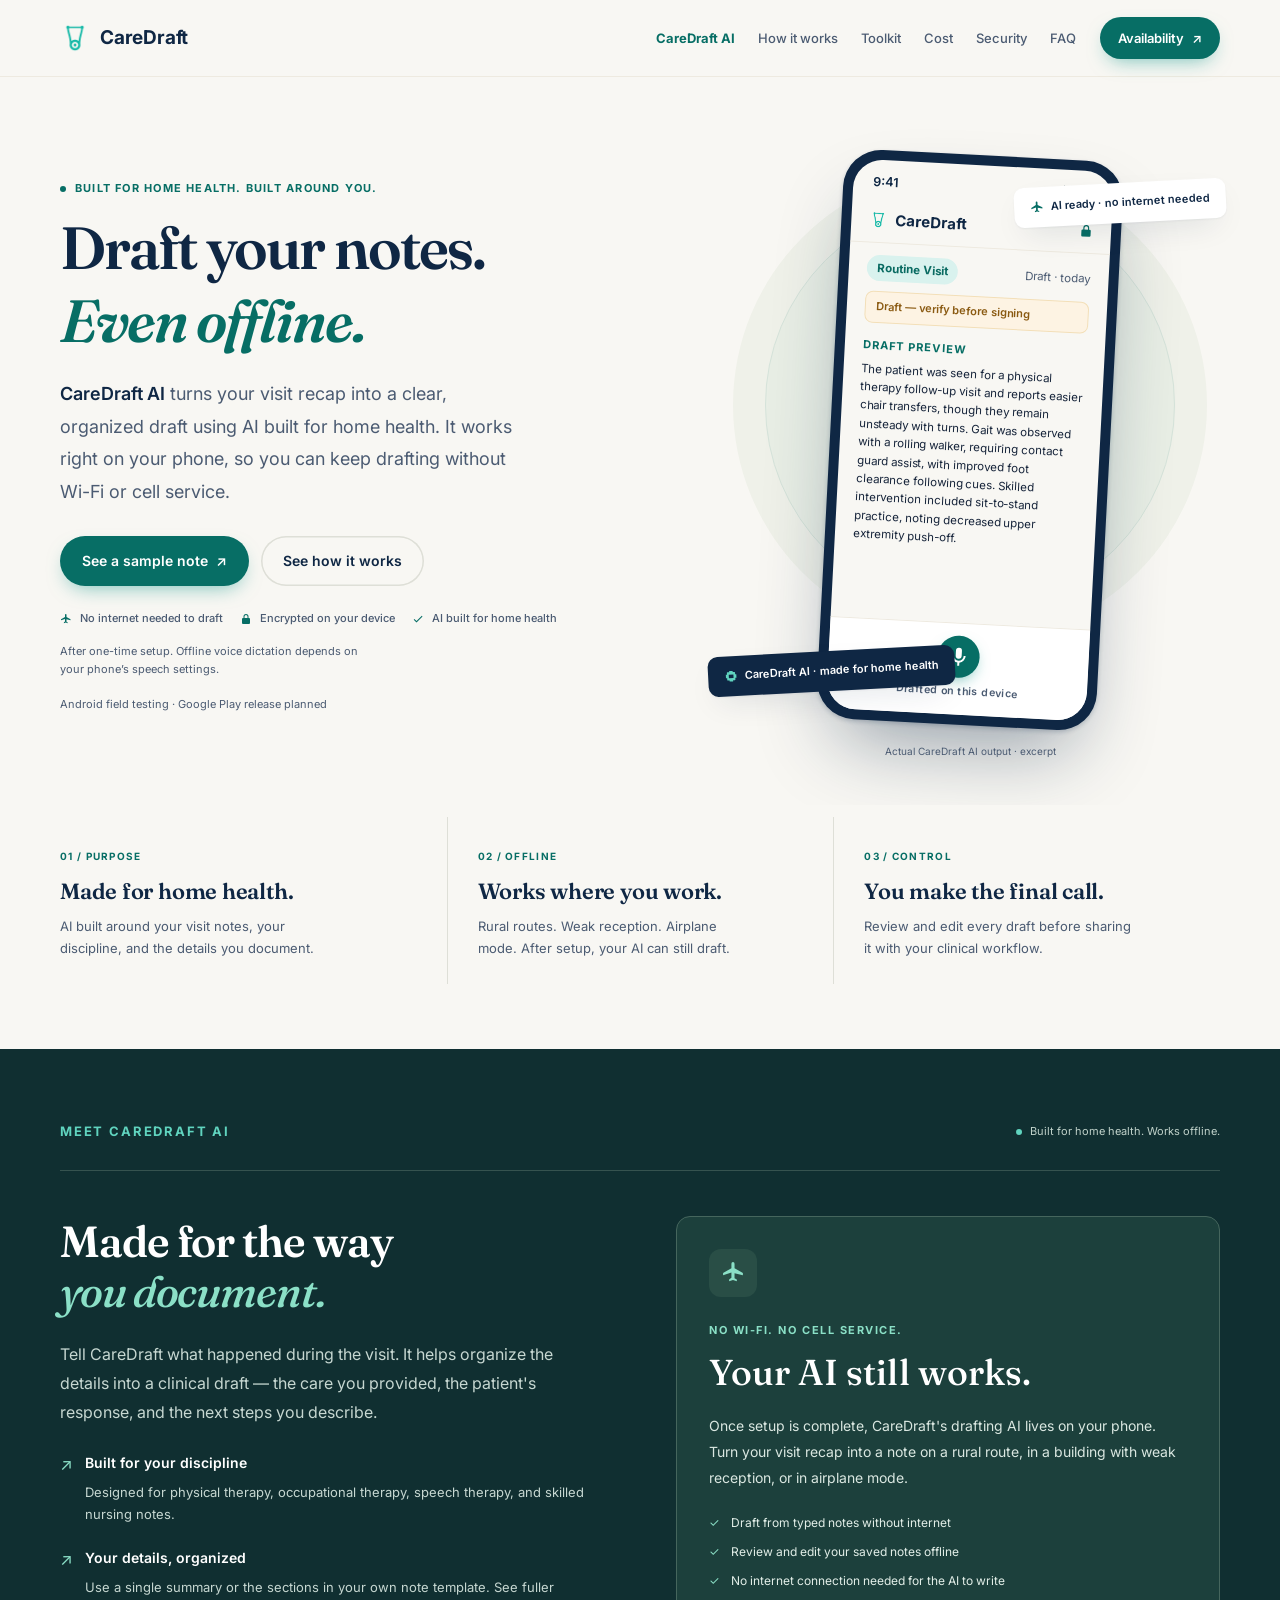
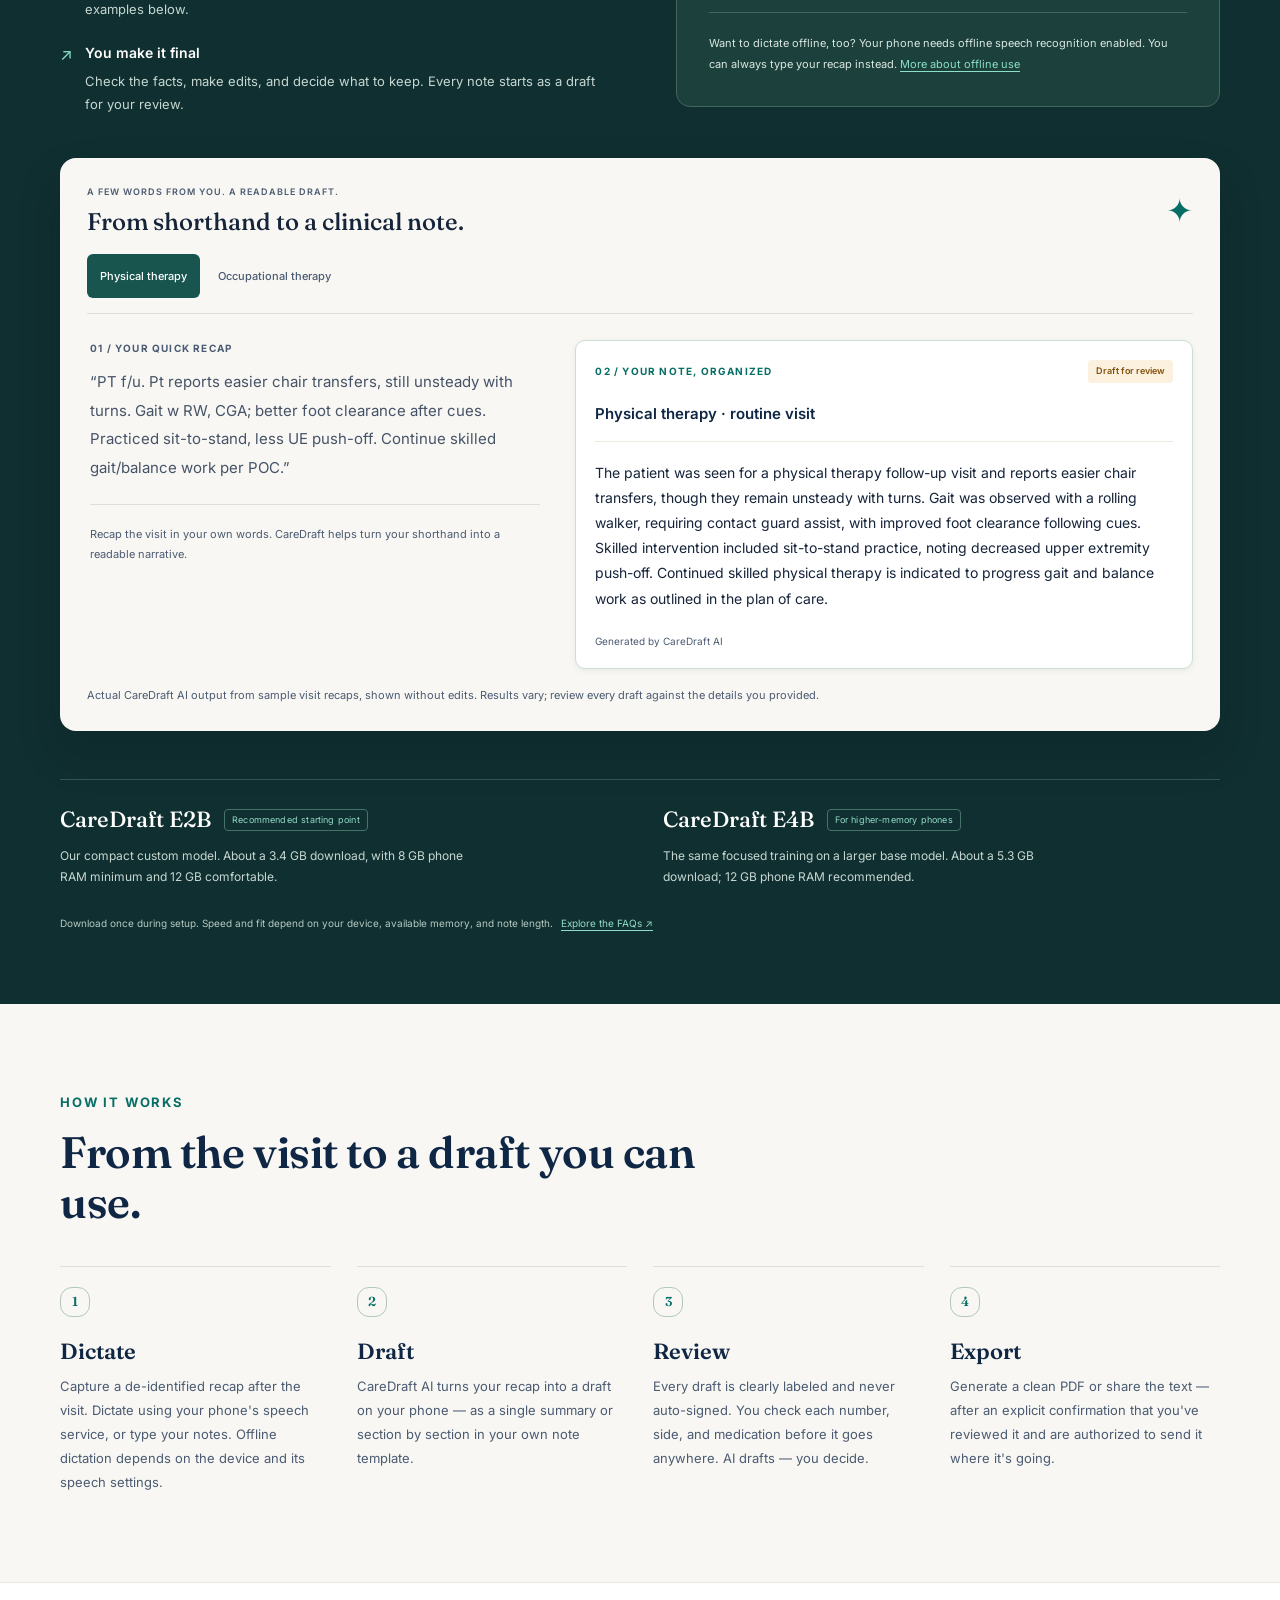
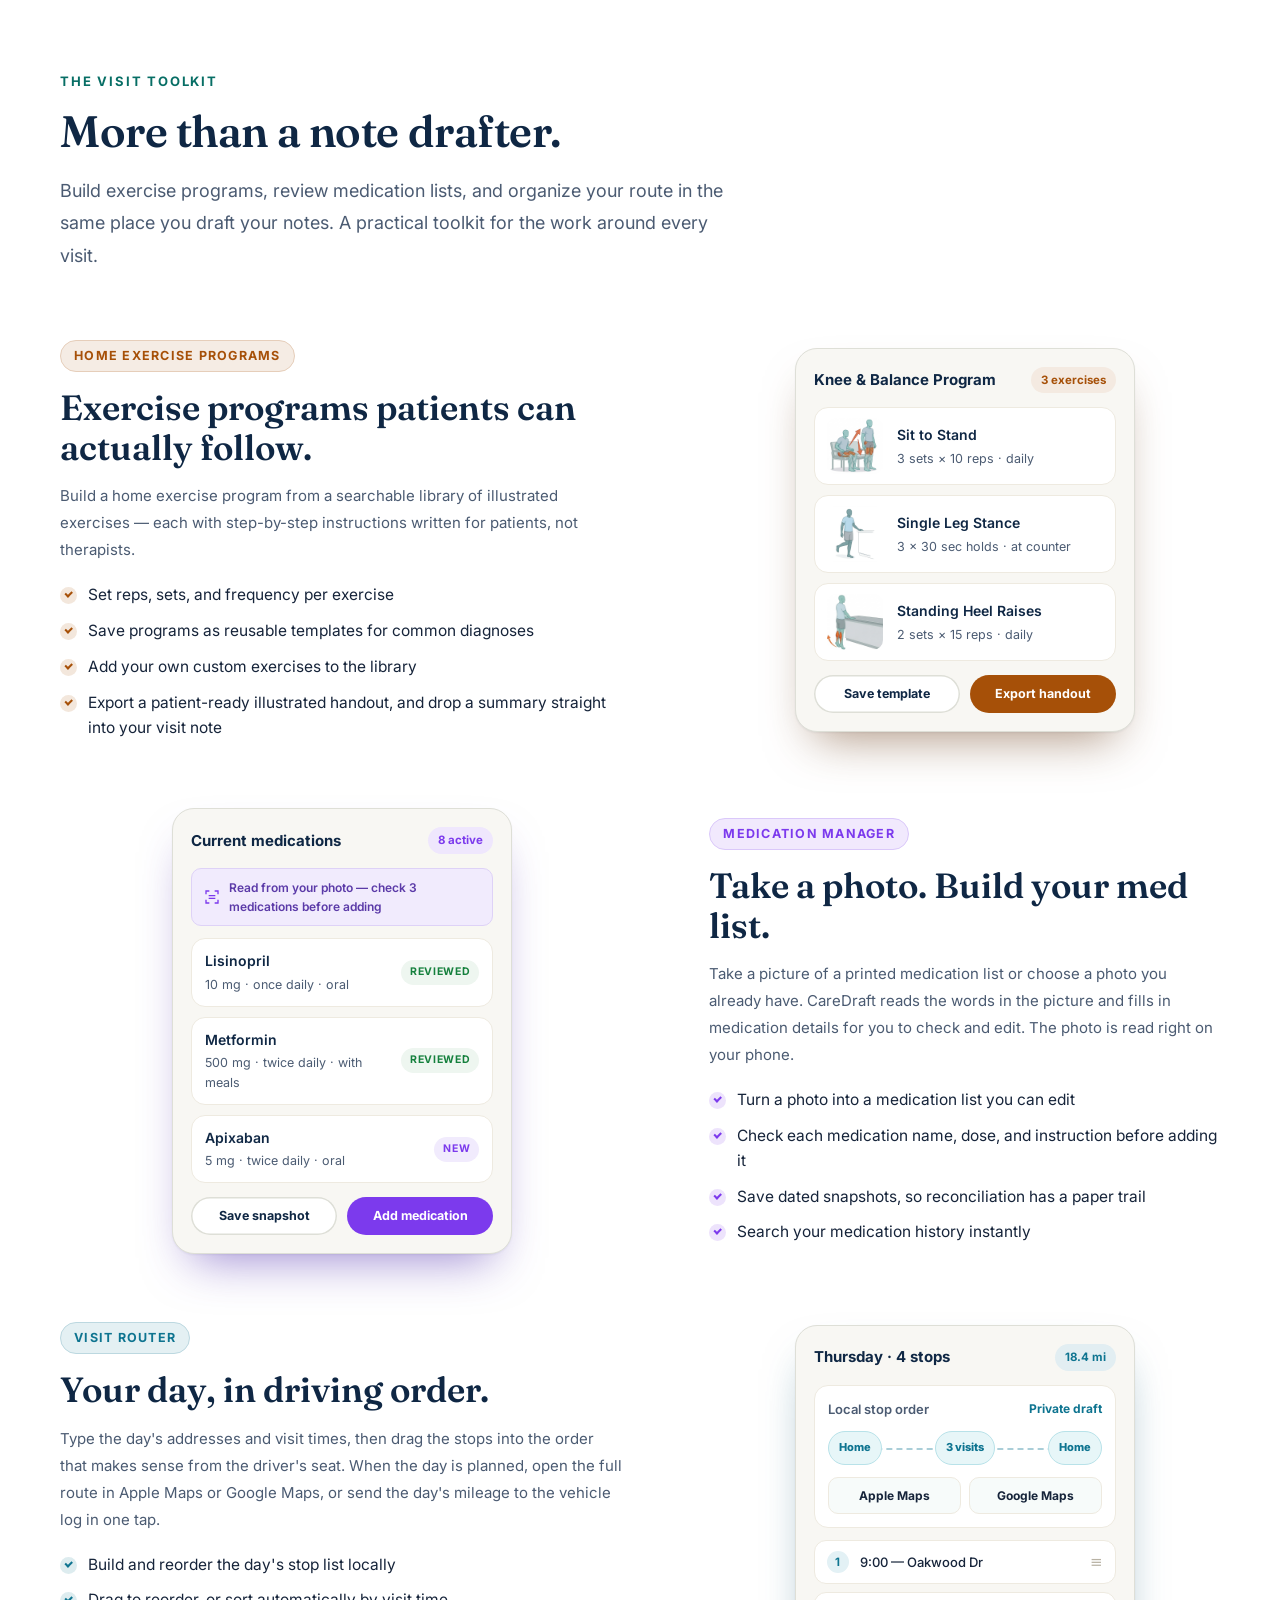
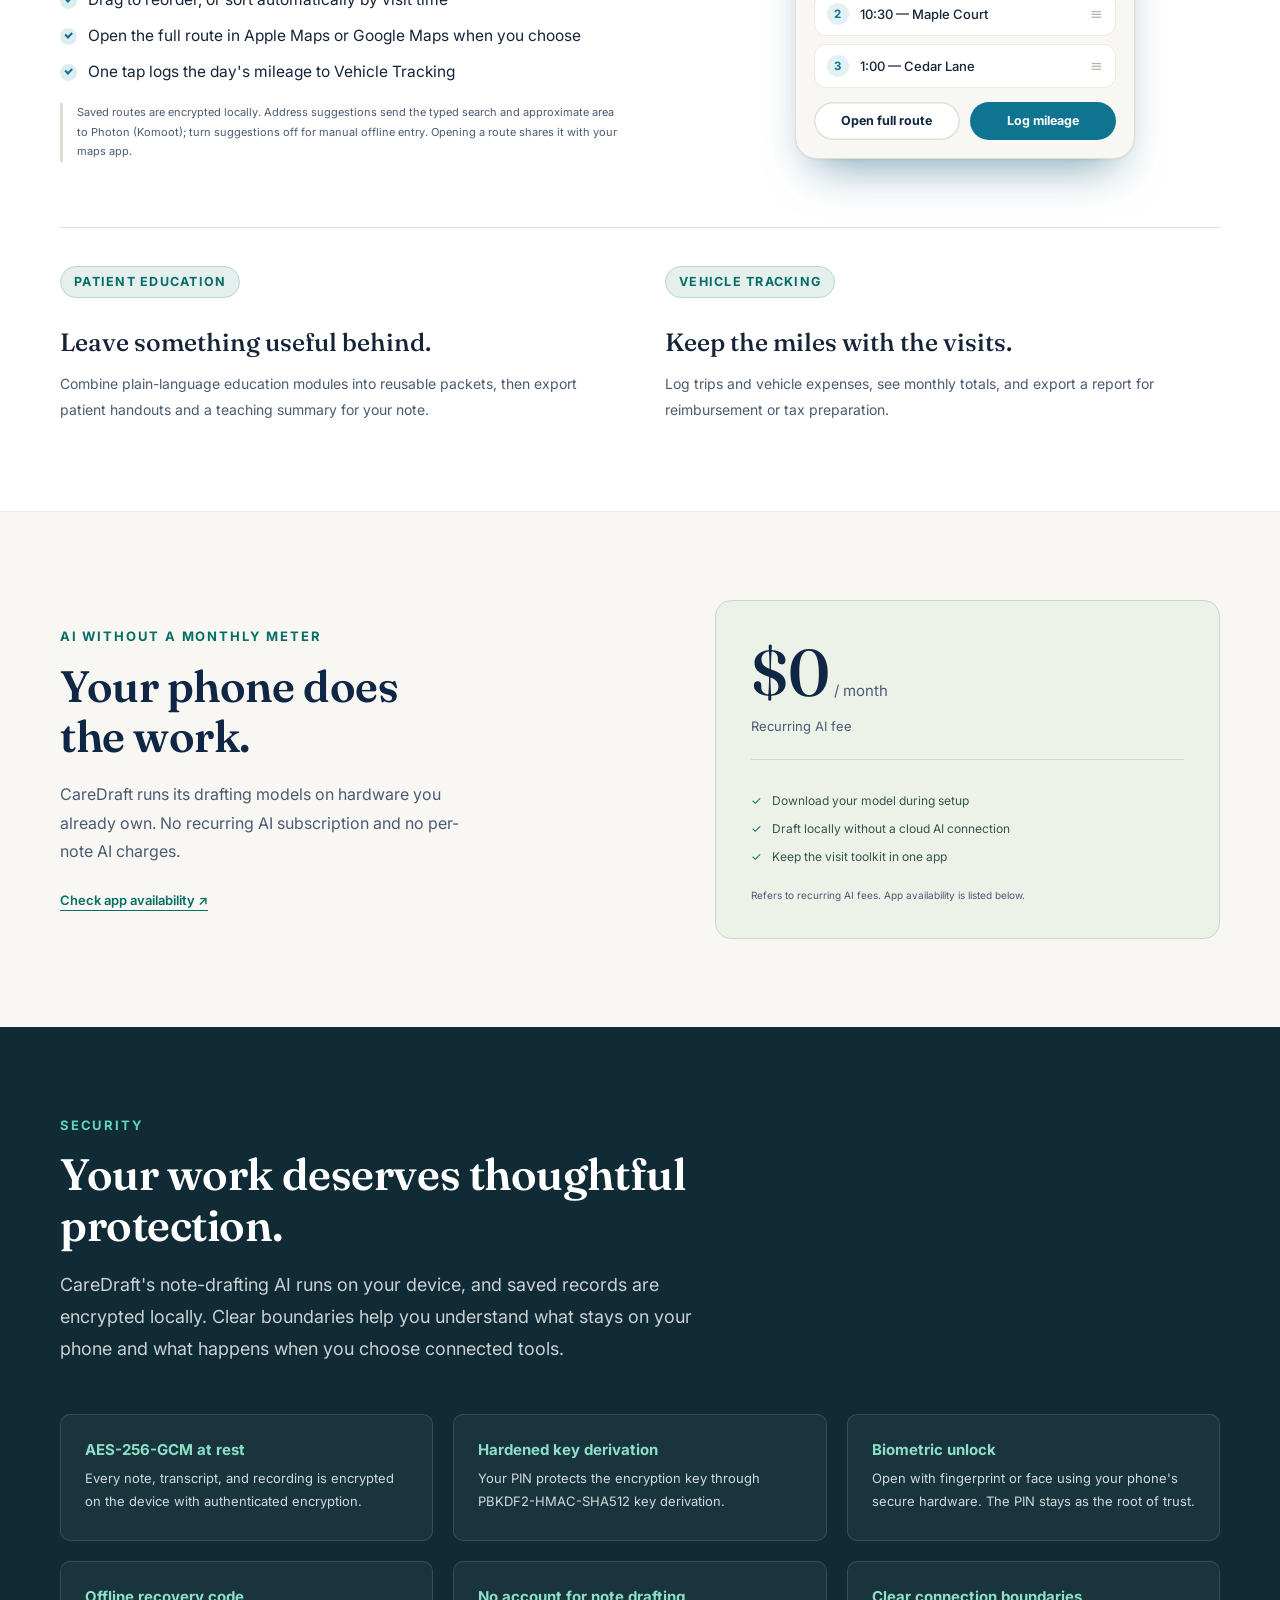
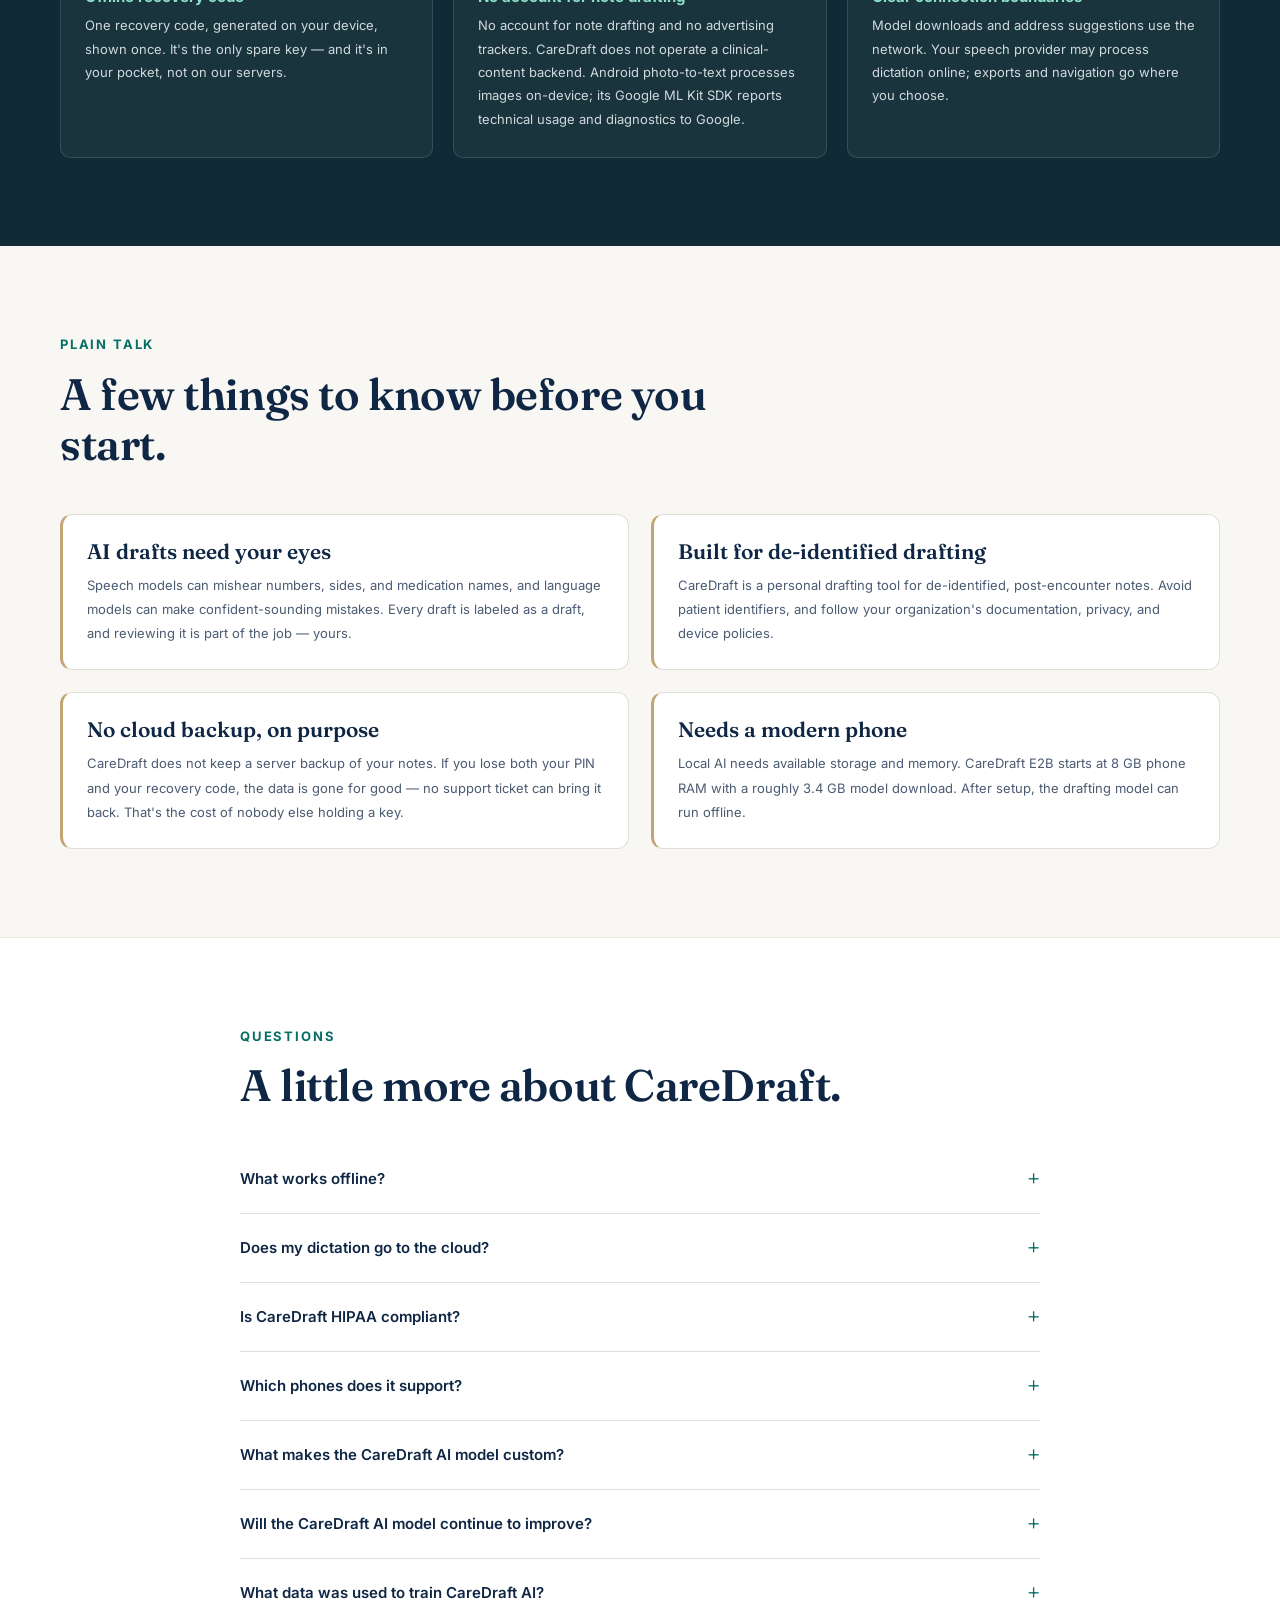
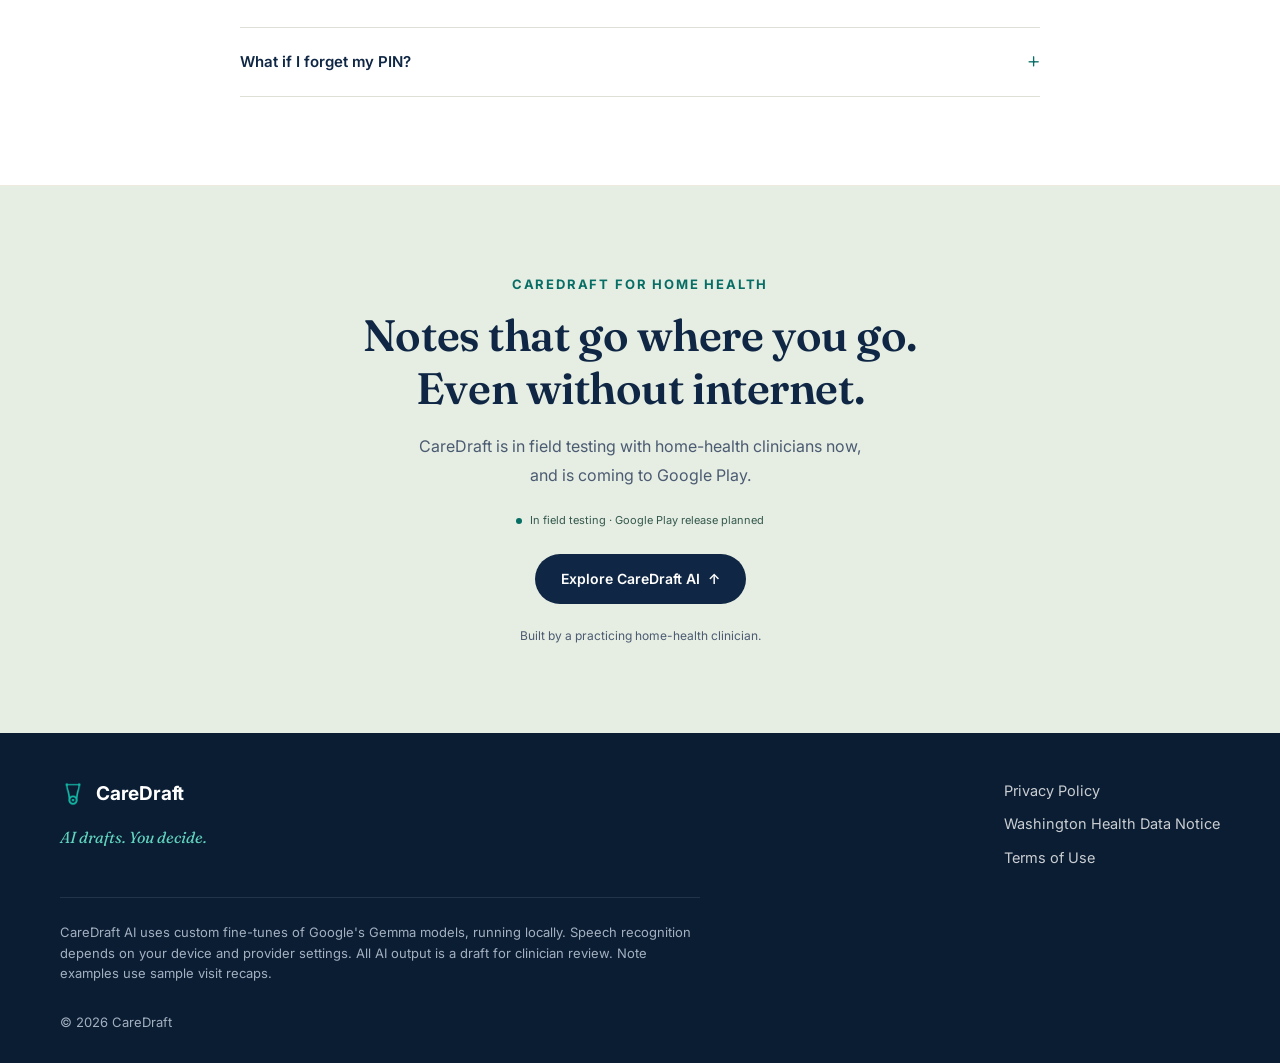
==== commit cd471a70: "Align privacy pages with opt-in address search and Android SDK reporting" ====
--- a/index.html
+++ b/index.html
@@ -471,8 +471,8 @@
             <p>One recovery code, generated on your device, shown once. It's the only spare key — and it's in your pocket, not on our servers.</p>
           </article>
           <article class="sec-card reveal">
-            <h3>No accounts, no telemetry</h3>
-            <p>No account for note drafting, no advertising trackers, and no usage analytics. CareDraft does not operate a clinical-content backend.</p>
+            <h3>No account for note drafting</h3>
+            <p>No account for note drafting and no advertising trackers. CareDraft does not operate a clinical-content backend. Android photo-to-text processes images on-device; its Google ML Kit SDK reports technical usage and diagnostics to Google.</p>
           </article>
           <article class="sec-card reveal">
             <h3>Clear connection boundaries</h3>
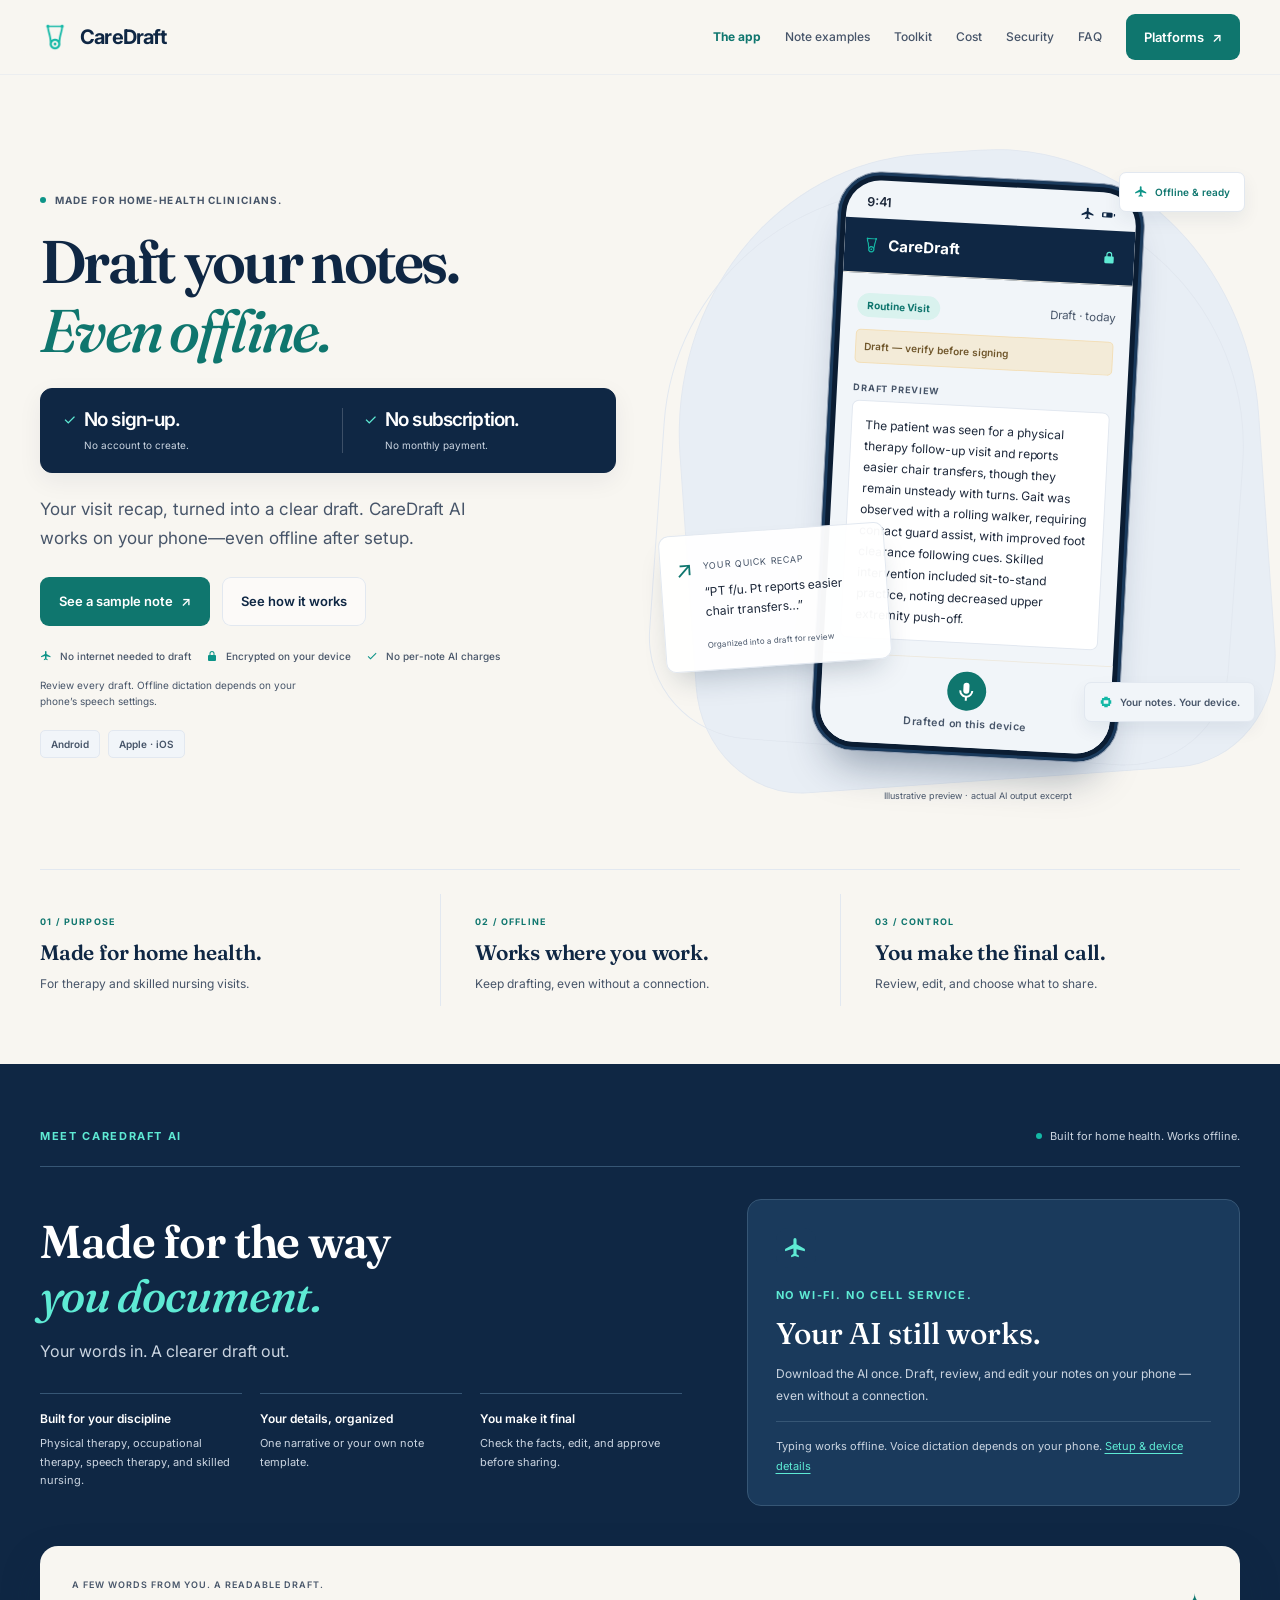
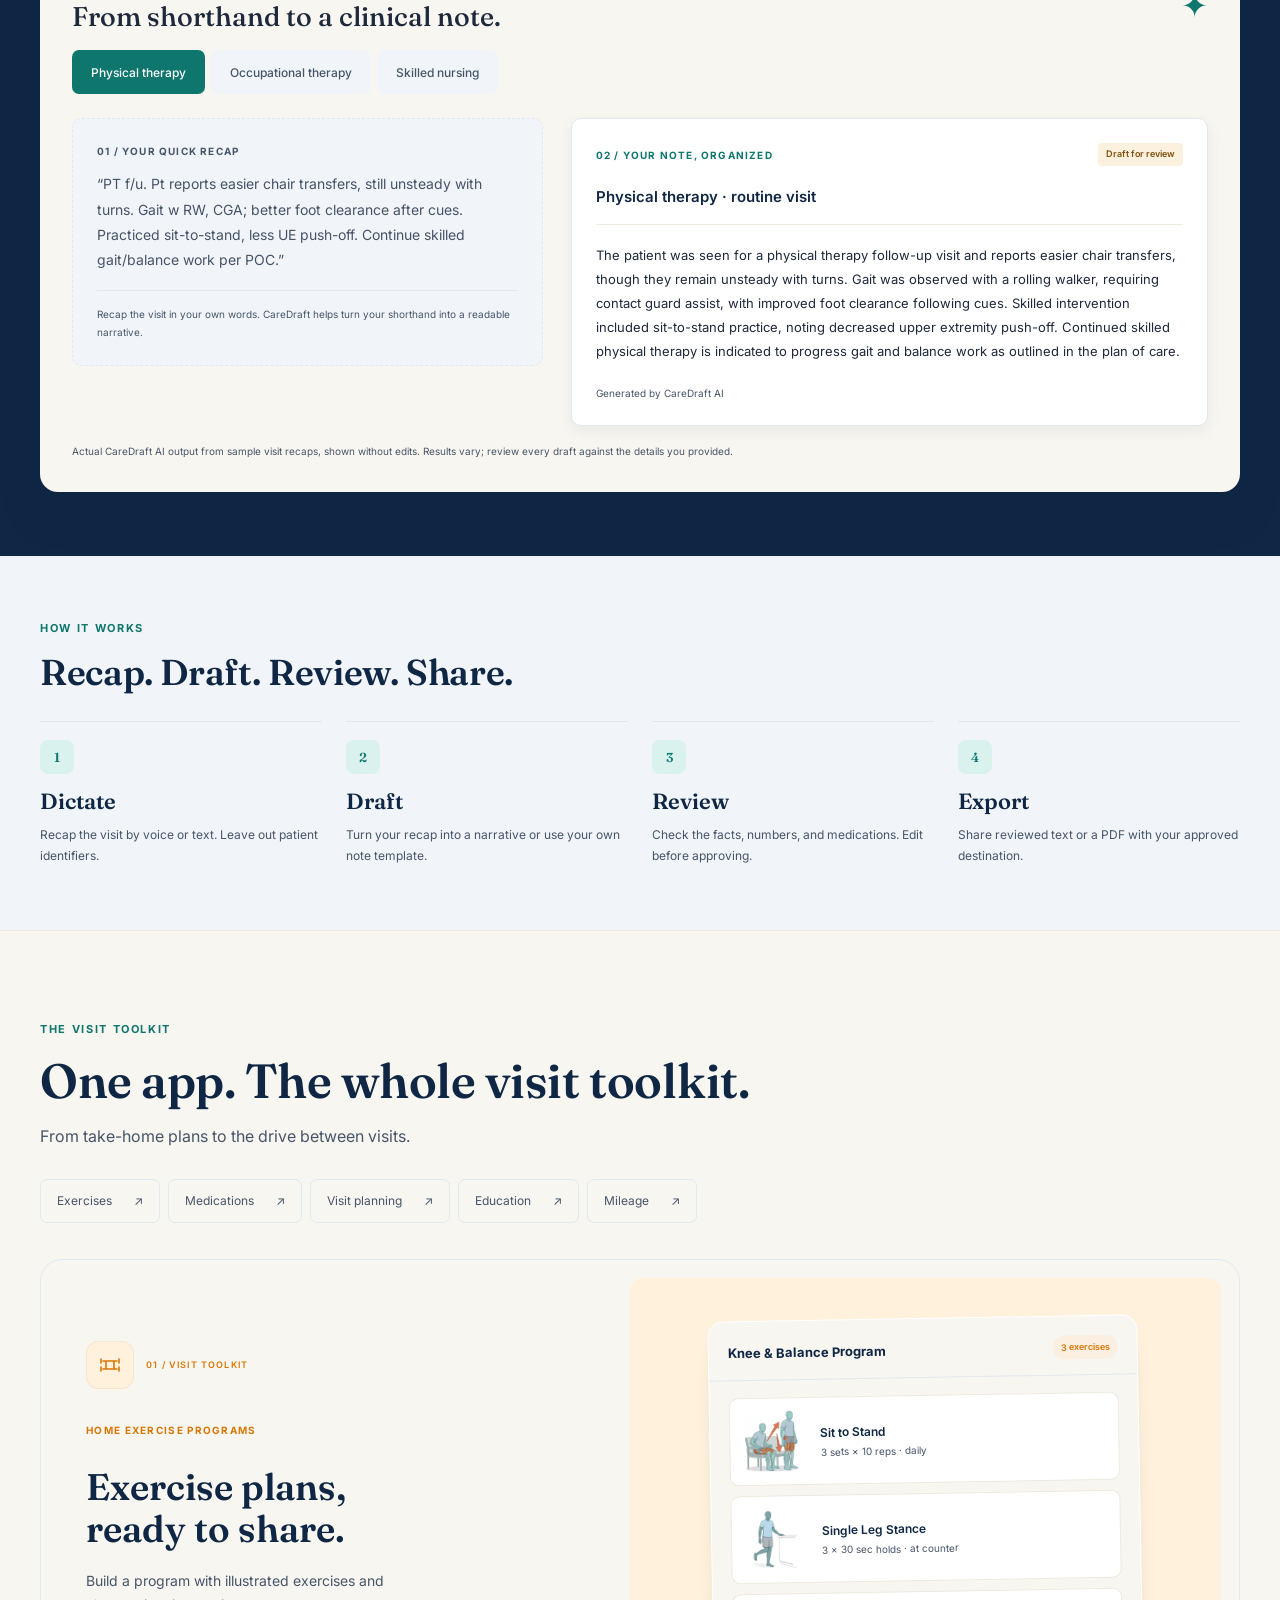
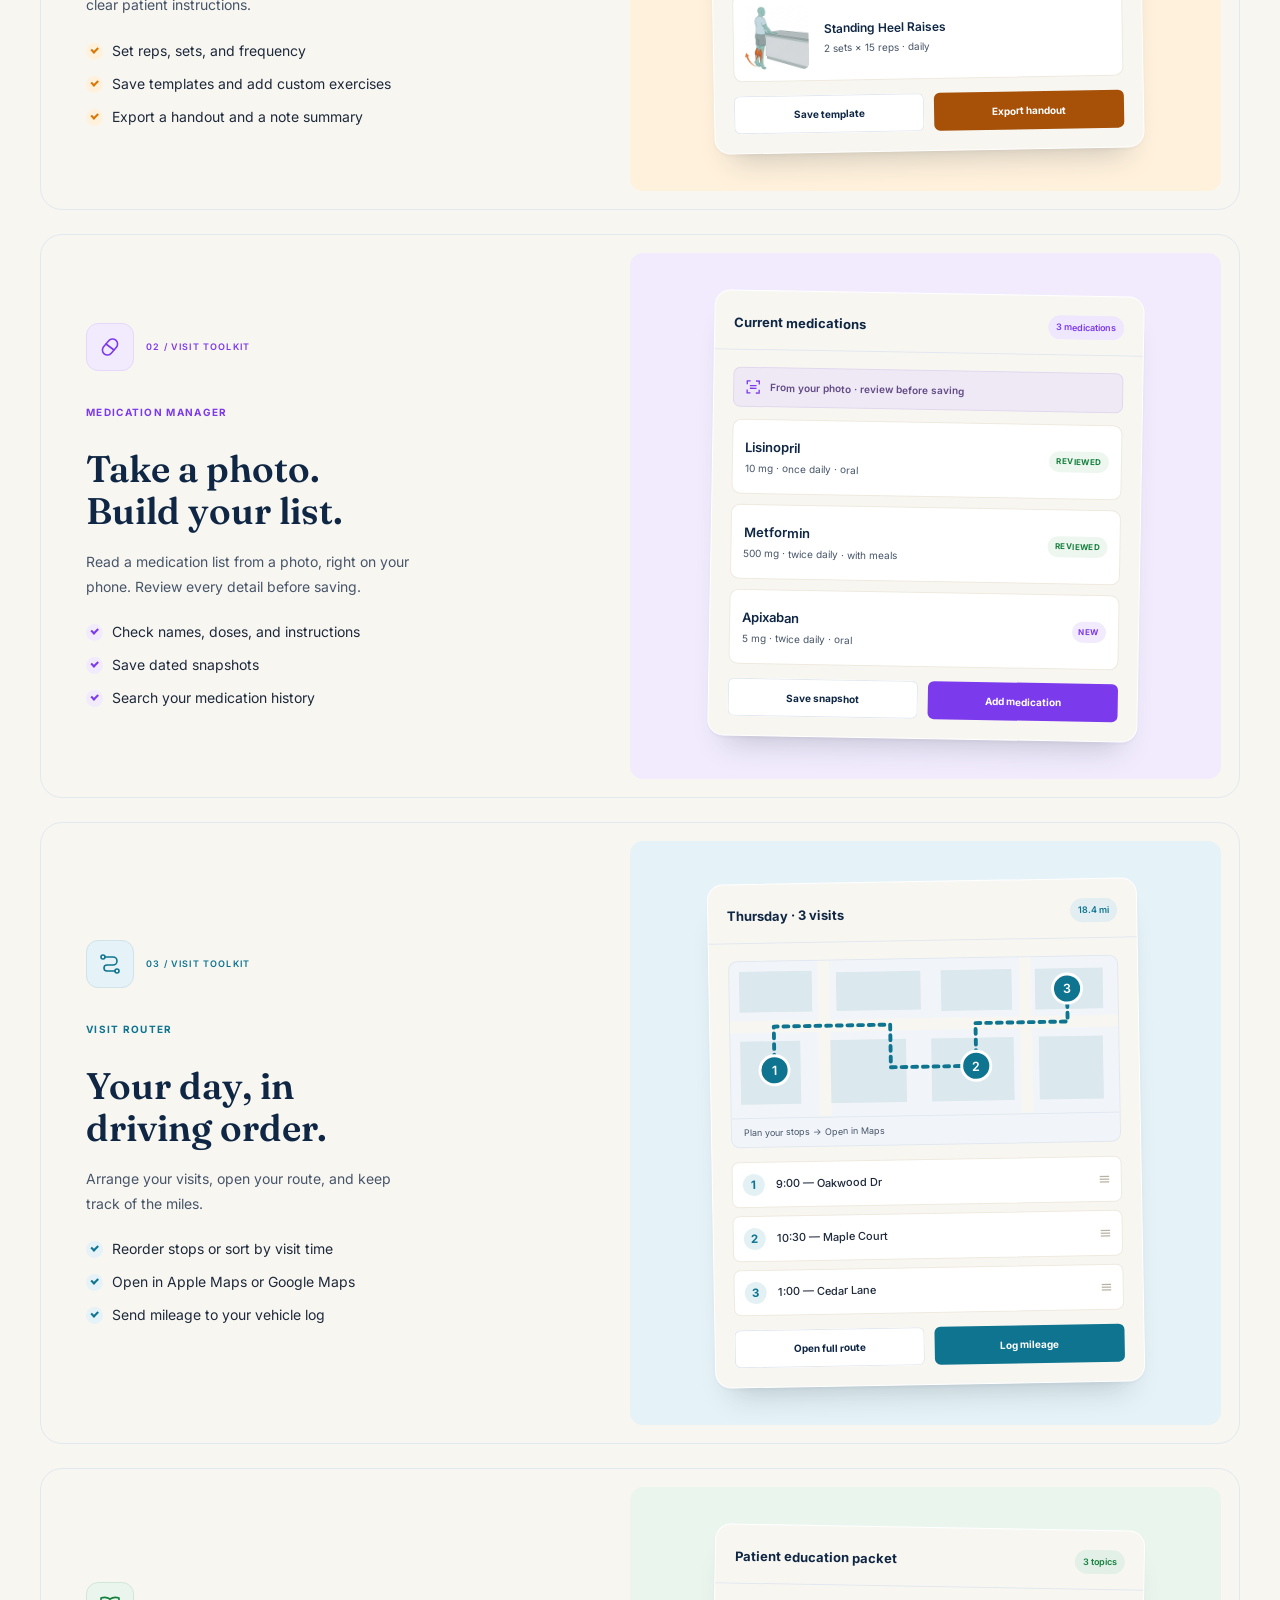
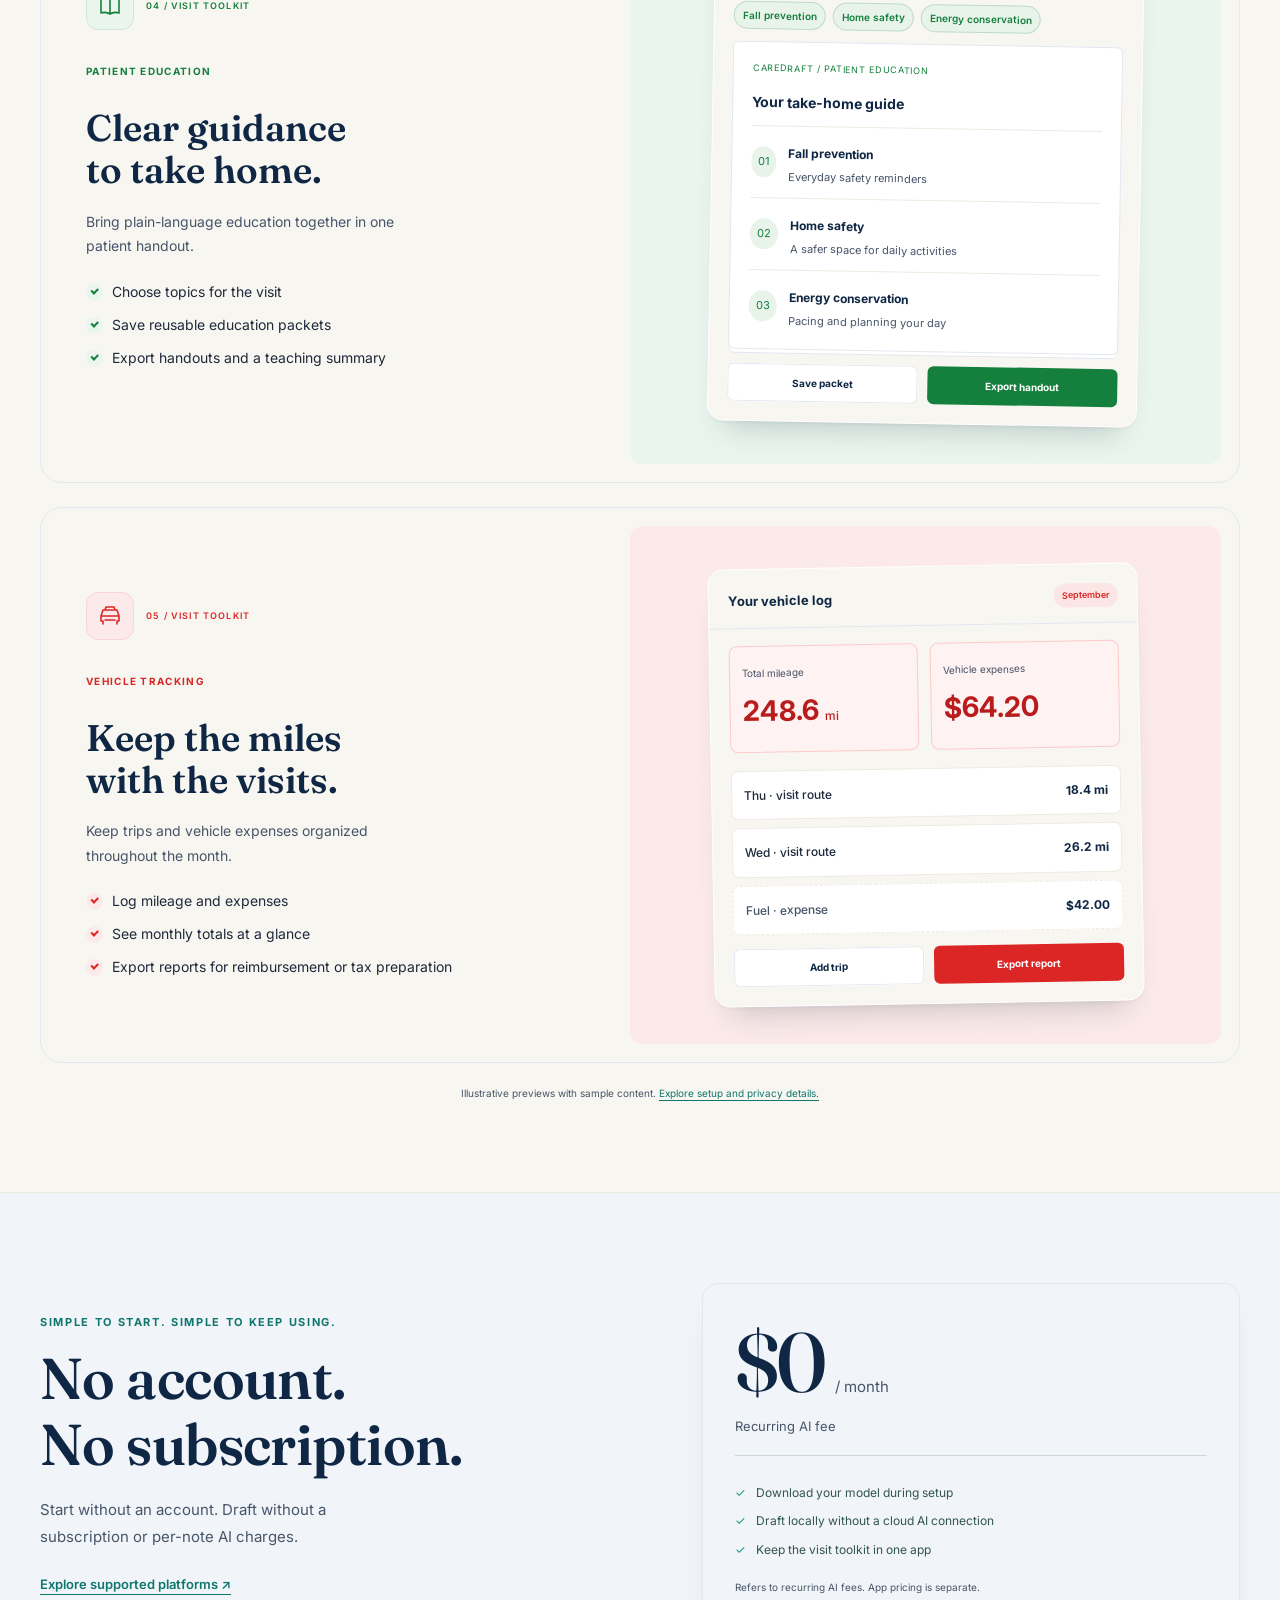
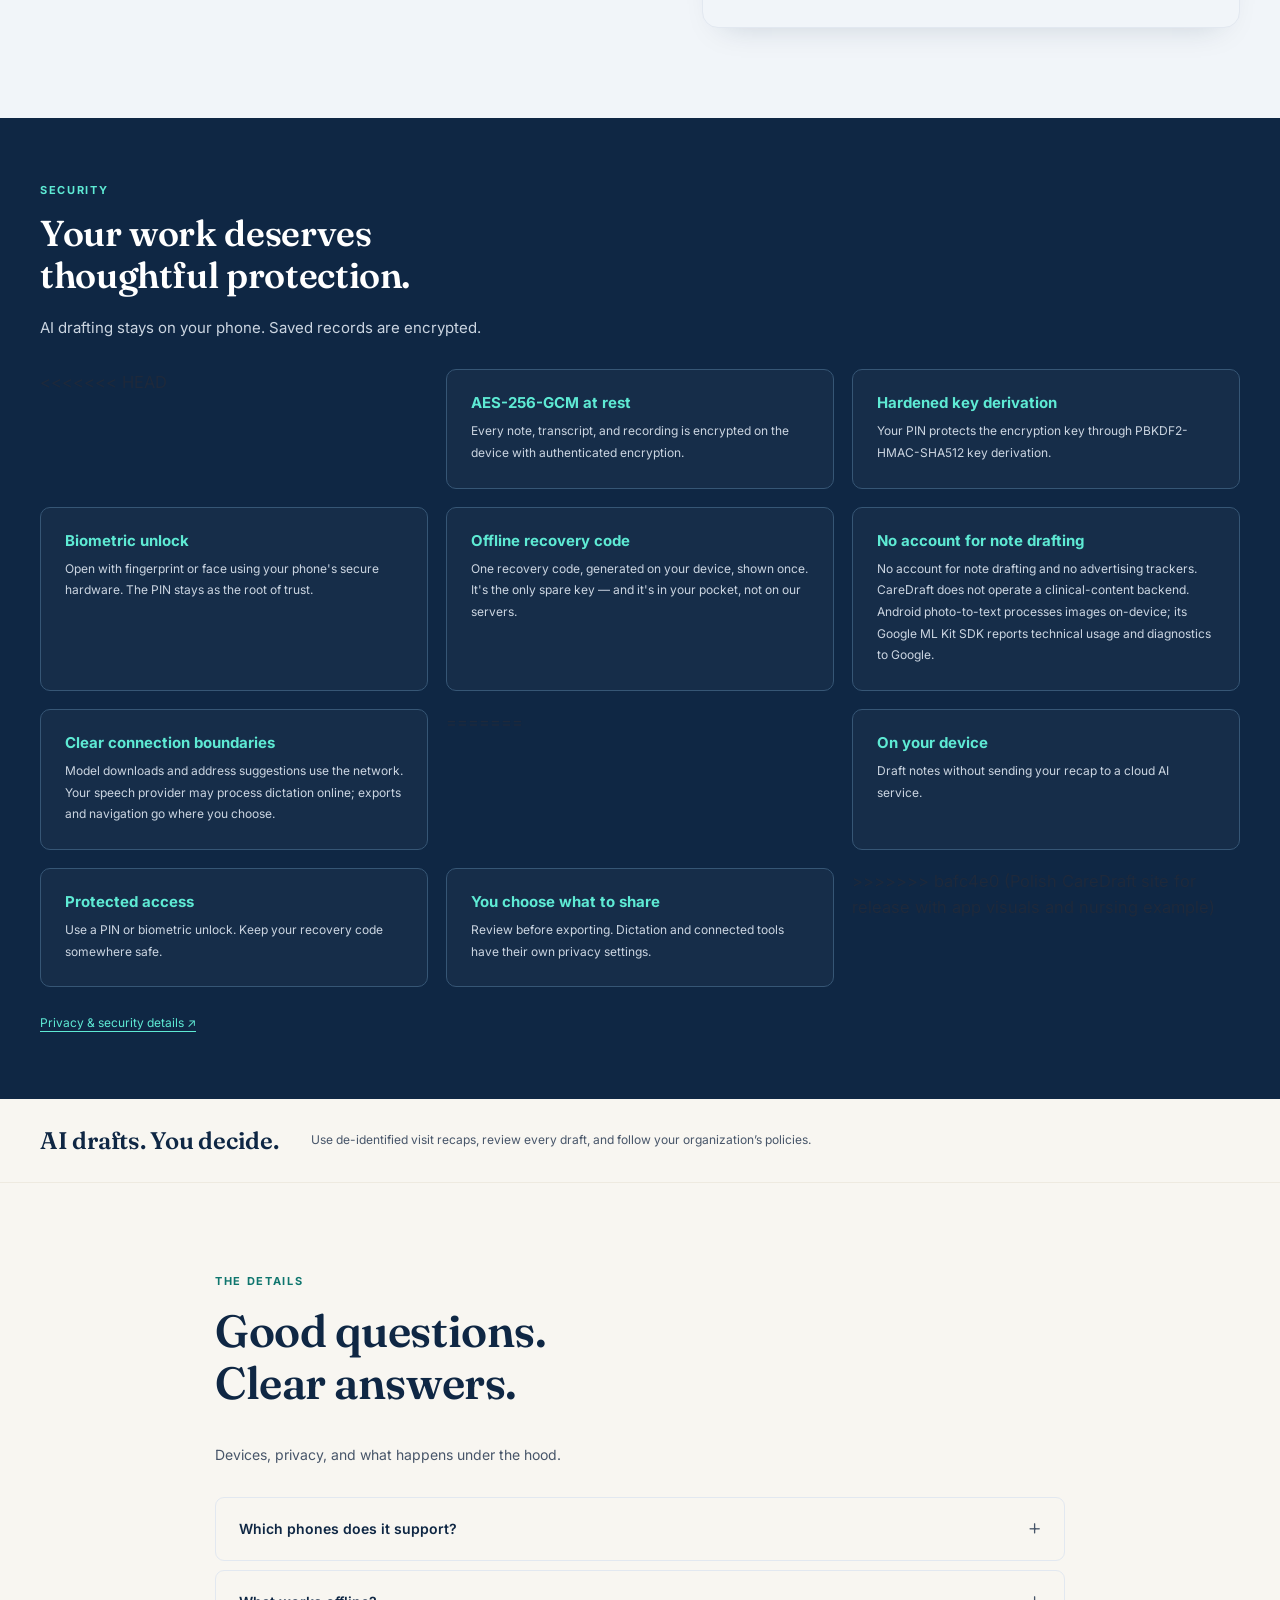
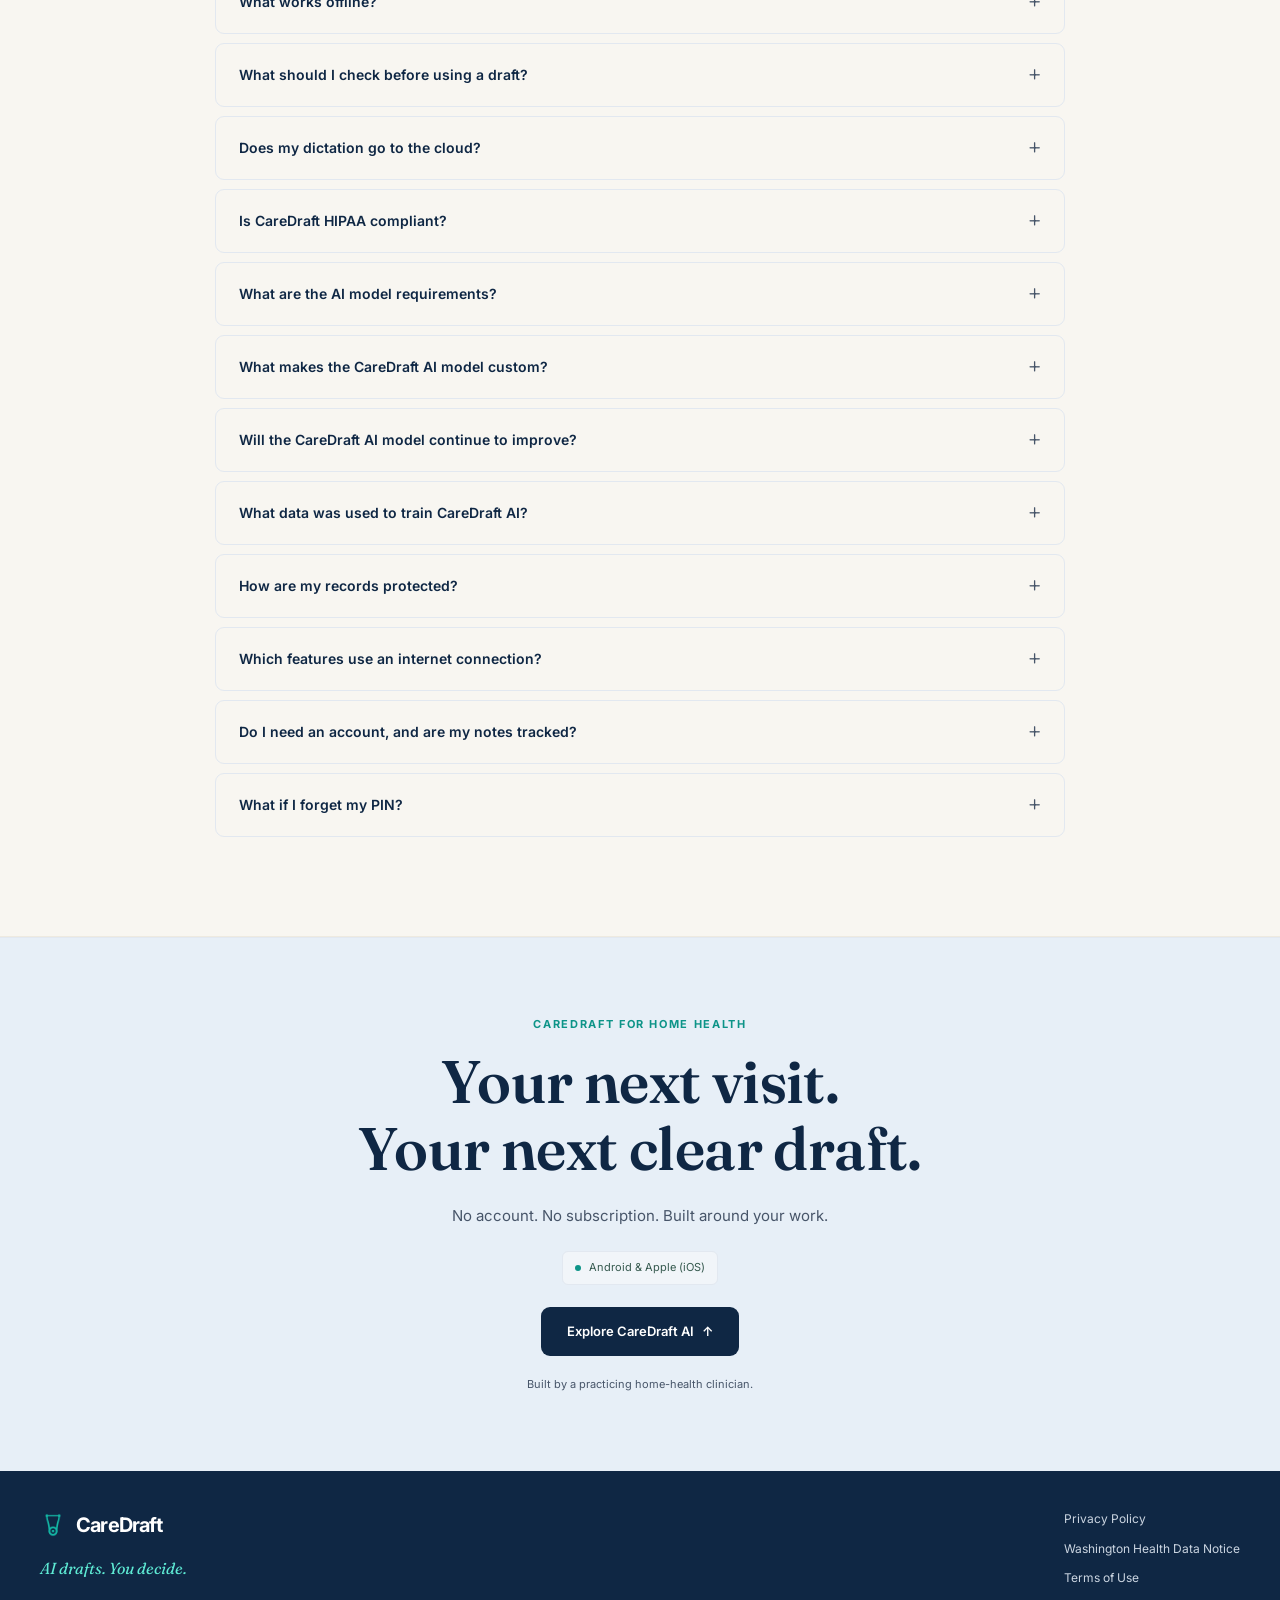
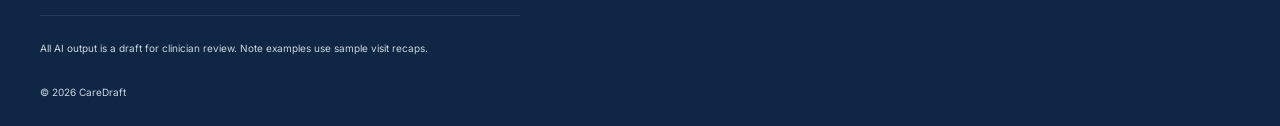
==== commit 0c576496: "Polish CareDraft site for release with app visuals and nursing example" ====
--- a/index.html
+++ b/index.html
@@ -20,7 +20,8 @@
   <link rel="preconnect" href="https://fonts.gstatic.com" crossorigin>
   <link href="https://fonts.googleapis.com/css2?family=Fraunces:opsz,wght@9..144,500;9..144,600&family=Inter:wght@400;500;600;700&display=swap" rel="stylesheet">
 
-  <link rel="stylesheet" href="styles.css?v=20260908b">
+  <link rel="stylesheet" href="styles.css?v=20260927d">
+  <link rel="stylesheet" href="home.css?v=20260927e">
 
   <script>
     // Redirect old GitHub Pages host to the custom domain.
@@ -39,7 +40,7 @@
     "@context": "https://schema.org",
     "@type": "SoftwareApplication",
     "name": "CareDraft",
-    "operatingSystem": "Android",
+    "operatingSystem": "Android, iOS",
     "applicationCategory": "MedicalApplication",
     "description": "On-device AI note drafting for home health clinicians. Custom CareDraft models draft notes on the phone. Dictation uses the device speech service; offline availability depends on device configuration.",
     "url": "https://caredraft.app/"
@@ -58,14 +59,14 @@
       </a>
       <button class="menu-toggle" type="button" aria-expanded="false" aria-controls="primary-nav" hidden>Menu <span aria-hidden="true">+</span></button>
       <nav class="topnav" id="primary-nav" aria-label="Primary">
-        <a href="#caredraft-ai">CareDraft AI</a>
-        <a href="#how">How it works</a>
+        <a href="#caredraft-ai">The app</a>
+        <a href="#note-examples">Note examples</a>
         <a href="#toolkit">Toolkit</a>
         <a href="#cost">Cost</a>
         <a href="#security">Security</a>
         <a href="#faq">FAQ</a>
       </nav>
-      <a class="btn btn-primary btn-sm" href="#get">Availability <span aria-hidden="true">↗</span></a>
+      <a class="btn btn-primary btn-sm" href="#get">Platforms <span aria-hidden="true">↗</span></a>
     </div>
   </header>
 
@@ -75,13 +76,13 @@
     <section class="hero">
       <div class="shell hero-grid">
         <div class="hero-copy">
-          <p class="eyebrow"><span class="eyebrow-dot" aria-hidden="true"></span> Built for home health. Built around you.</p>
+          <p class="eyebrow"><span class="eyebrow-dot" aria-hidden="true"></span> Made for home-health clinicians.</p>
           <h1>Draft your notes.<br><em>Even offline.</em></h1>
-          <p class="lede">
-            <strong>CareDraft AI</strong> turns your visit recap into a clear, organized
-            draft using AI built for home health. It works right on your phone,
-            so you can keep drafting without Wi-Fi or cell service.
-          </p>
+          <div class="signup-callout">
+            <div><span class="benefit-check" aria-hidden="true">✓</span><strong>No sign-up.</strong><span>No account to create.</span></div>
+            <div><span class="benefit-check" aria-hidden="true">✓</span><strong>No subscription.</strong><span>No monthly payment.</span></div>
+          </div>
+          <p class="lede">Your visit recap, turned into a clear draft. CareDraft AI works on your phone—even offline after setup.</p>
           <div class="hero-ctas">
             <a class="btn btn-primary" href="#note-examples">See a sample note <span aria-hidden="true">↗</span></a>
             <a class="btn btn-ghost" href="#how">See how it works</a>
@@ -97,17 +98,17 @@
             </li>
             <li>
               <svg viewBox="0 0 24 24" aria-hidden="true"><path d="M9 16.2 4.8 12l-1.4 1.4L9 19 21 7l-1.4-1.4z"/></svg>
-              AI built for home health
+              No per-note AI charges
             </li>
           </ul>
-          <p class="offline-setup">After one-time setup. Offline voice dictation depends on your phone’s speech settings.</p>
-          <p class="hero-availability">Android field testing · Google Play release planned</p>
+          <p class="offline-setup">Review every draft. Offline dictation depends on your phone’s speech settings.</p>
+          <p class="hero-availability"><span>Android</span><span>Apple · iOS</span></p>
         </div>
 
         <div class="hero-visual" aria-hidden="true">
           <div class="float-pill float-pill-top">
             <svg viewBox="0 0 24 24"><path d="M21 14.6v-2.2l-8-4.5V3.5a1.5 1.5 0 0 0-3 0v4.4l-8 4.5v2.2l8-2.5v4.9l-2.2 1.6v1.7l3.7-1.1 3.7 1.1v-1.7L13 17.5v-4.9l8 2z"/></svg>
-            AI ready · no internet needed
+            Offline &amp; ready
           </div>
           <div class="phone">
             <div class="phone-screen">
@@ -142,18 +143,19 @@
           </div>
           <div class="float-pill float-pill-bottom">
             <svg viewBox="0 0 24 24"><path d="M9 3h6v2h3a1 1 0 0 1 1 1v3h2v6h-2v3a1 1 0 0 1-1 1h-3v2H9v-2H6a1 1 0 0 1-1-1v-3H3V9h2V6a1 1 0 0 1 1-1h3V3zm-1 6v6h8V9H8z"/></svg>
-            CareDraft AI · made for home health
-          </div>
-          <p class="visual-caption">Actual CareDraft AI output · excerpt</p>
+            Your notes. Your device.
+          </div>
+          <div class="recap-card"><span class="recap-icon" aria-hidden="true">↗</span><div><span class="recap-label">Your quick recap</span><p>“PT f/u. Pt reports easier chair transfers…”</p><span class="recap-result">Organized into a draft for review</span></div></div>
+          <p class="visual-caption">Illustrative preview · actual AI output excerpt</p>
         </div>
       </div>
     </section>
 
     <section class="pillars" aria-label="CareDraft at a glance">
       <div class="shell pillar-grid">
-        <article class="pillar"><span class="pillar-index">01 / PURPOSE</span><h2>Made for home health.</h2><p>AI built around your visit notes, your discipline, and the details you document.</p></article>
-        <article class="pillar"><span class="pillar-index">02 / OFFLINE</span><h2>Works where you work.</h2><p>Rural routes. Weak reception. Airplane mode. After setup, your AI can still draft.</p></article>
-        <article class="pillar"><span class="pillar-index">03 / CONTROL</span><h2>You make the final call.</h2><p>Review and edit every draft before sharing it with your clinical workflow.</p></article>
+        <article class="pillar"><span class="pillar-index">01 / PURPOSE</span><h2>Made for home health.</h2><p>For therapy and skilled nursing visits.</p></article>
+        <article class="pillar"><span class="pillar-index">02 / OFFLINE</span><h2>Works where you work.</h2><p>Keep drafting, even without a connection.</p></article>
+        <article class="pillar"><span class="pillar-index">03 / CONTROL</span><h2>You make the final call.</h2><p>Review, edit, and choose what to share.</p></article>
       </div>
     </section>
 
@@ -166,20 +168,19 @@
         <div class="model-grid">
           <div class="model-copy">
             <h2 id="model-title">Made for the way<br><em>you document.</em></h2>
-            <p class="section-lede">Tell CareDraft what happened during the visit. It helps organize the details into a clinical draft — the care you provided, the patient's response, and the next steps you describe.</p>
+            <p class="section-lede">Your words in. A clearer draft out.</p>
             <dl class="model-benefits">
-              <div><dt>Built for your discipline</dt><dd>Designed for physical therapy, occupational therapy, speech therapy, and skilled nursing notes.</dd></div>
-              <div><dt>Your details, organized</dt><dd>Use a single summary or the sections in your own note template. See fuller examples below.</dd></div>
-              <div><dt>You make it final</dt><dd>Check the facts, make edits, and decide what to keep. Every note starts as a draft for your review.</dd></div>
+              <div><dt>Built for your discipline</dt><dd>Physical therapy, occupational therapy, speech therapy, and skilled nursing.</dd></div>
+              <div><dt>Your details, organized</dt><dd>One narrative or your own note template.</dd></div>
+              <div><dt>You make it final</dt><dd>Check the facts, edit, and approve before sharing.</dd></div>
             </dl>
           </div>
           <aside class="offline-panel" aria-labelledby="offline-title">
             <span class="offline-icon" aria-hidden="true"><svg viewBox="0 0 24 24"><path d="M21 14.6v-2.2l-8-4.5V3.5a1.5 1.5 0 0 0-3 0v4.4l-8 4.5v2.2l8-2.5v4.9l-2.2 1.6v1.7l3.7-1.1 3.7 1.1v-1.7L13 17.5v-4.9l8 2z"/></svg></span>
             <p class="kicker kicker-light">No Wi-Fi. No cell service.</p>
             <h3 id="offline-title">Your AI still works.</h3>
-            <p>Once setup is complete, CareDraft's drafting AI lives on your phone. Turn your visit recap into a note on a rural route, in a building with weak reception, or in airplane mode.</p>
-            <ul><li>Draft from typed notes without internet</li><li>Review and edit your saved notes offline</li><li>No internet connection needed for the AI to write</li></ul>
-            <p class="offline-detail">Want to dictate offline, too? Your phone needs offline speech recognition enabled. You can always type your recap instead. <a href="#faq">More about offline use</a></p>
+            <p>Download the AI once. Draft, review, and edit your notes on your phone — even without a connection.</p>
+            <p class="offline-detail">Typing works offline. Voice dictation depends on your phone. <a href="#faq">Setup &amp; device details</a></p>
           </aside>
         </div>
         <div class="draft-demo" id="note-examples" aria-labelledby="demo-title">
@@ -190,6 +191,7 @@
           <div class="demo-options" role="group" aria-label="Choose a CareDraft AI note example">
             <button type="button" data-example="pt" aria-pressed="true">Physical therapy</button>
             <button type="button" data-example="ot" aria-pressed="false">Occupational therapy</button>
+            <button type="button" data-example="sn" aria-pressed="false">Skilled nursing</button>
           </div>
           <div class="demo-content" aria-live="polite" aria-atomic="true">
             <div class="demo-input">
@@ -207,11 +209,7 @@
           </div>
           <p class="demo-fine">Actual CareDraft AI output from sample visit recaps, shown without edits. Results vary; review every draft against the details you provided.</p>
         </div>
-        <div class="model-editions">
-          <article><div class="edition-title"><h3>CareDraft E2B</h3><span>Recommended starting point</span></div><p>Our compact custom model. About a 3.4 GB download, with 8 GB phone RAM minimum and 12 GB comfortable.</p></article>
-          <article><div class="edition-title"><h3>CareDraft E4B</h3><span>For higher-memory phones</span></div><p>The same focused training on a larger base model. About a 5.3 GB download; 12 GB phone RAM recommended.</p></article>
-        </div>
-        <p class="model-foot">Download once during setup. Speed and fit depend on your device, available memory, and note length. <a href="#faq">Explore the FAQs <span aria-hidden="true">↗</span></a></p>
+
       </div>
     </section>
 
@@ -219,42 +217,27 @@
     <section class="how" id="how">
       <div class="shell">
         <p class="kicker">How it works</p>
-        <h2>From the visit to a draft you can use.</h2>
+        <h2>Recap. Draft. Review. Share.</h2>
         <div class="steps-grid">
           <article class="step reveal">
             <span class="step-num">1</span>
             <h3>Dictate</h3>
-            <p>
-              Capture a de-identified recap after the visit. Dictate using your
-              phone's speech service, or type your notes. Offline dictation depends
-              on the device and its speech settings.
-            </p>
+            <p>Recap the visit by voice or text. Leave out patient identifiers.</p>
           </article>
           <article class="step reveal">
             <span class="step-num">2</span>
             <h3>Draft</h3>
-            <p>
-              CareDraft AI turns your recap into a draft on
-              your phone — as a single summary or section by section in your
-              own note template.
-            </p>
+            <p>Turn your recap into a narrative or use your own note template.</p>
           </article>
           <article class="step reveal">
             <span class="step-num">3</span>
             <h3>Review</h3>
-            <p>
-              Every draft is clearly labeled and never auto-signed. You check each
-              number, side, and medication before it goes anywhere. AI drafts —
-              you decide.
-            </p>
+            <p>Check the facts, numbers, and medications. Edit before approving.</p>
           </article>
           <article class="step reveal">
             <span class="step-num">4</span>
             <h3>Export</h3>
-            <p>
-              Generate a clean PDF or share the text — after an explicit confirmation
-              that you've reviewed it and are authorized to send it where it's going.
-            </p>
+            <p>Share reviewed text or a PDF with your approved destination.</p>
           </article>
         </div>
       </div>
@@ -264,29 +247,23 @@
     <section class="toolkit" id="toolkit">
       <div class="shell">
         <p class="kicker">The visit toolkit</p>
-        <h2>More than a note drafter.</h2>
-        <p class="section-lede">
-          Build exercise programs, review medication lists, and organize your
-          route in the same place you draft your notes. A practical toolkit
-          for the work around every visit.
-        </p>
-
+        <h2>One app. The whole visit toolkit.</h2>
+        <p class="section-lede">From take-home plans to the drive between visits.</p>
+        <nav class="toolkit-nav" aria-label="Explore visit tools">
+          <a href="#exercise-programs">Exercises <span aria-hidden="true">↗</span></a>
+          <a href="#medication-lists">Medications <span aria-hidden="true">↗</span></a>
+          <a href="#visit-router">Visit planning <span aria-hidden="true">↗</span></a>
+          <a href="#patient-education">Education <span aria-hidden="true">↗</span></a>
+          <a href="#vehicle-tracking">Mileage <span aria-hidden="true">↗</span></a>
+        </nav>
         <!-- HEP builder -->
-        <div class="feature-row reveal" style="--tool-accent:#a65008">
+        <div class="feature-row feature-exercises" id="exercise-programs" style="--tool-accent:#d97706;--tool-tint:#fff1dc">
           <div class="feature-copy">
+            <div class="feature-emblem"><svg viewBox="0 0 24 24" aria-hidden="true"><path d="M5 8h14M5 16h14M3 6v4m18-4v4M3 14v4m18-4v4M8 8v8m8-8v8"/></svg><span>01 / VISIT TOOLKIT</span></div>
             <span class="feature-tag">Home exercise programs</span>
-            <h3>Exercise programs patients can actually follow.</h3>
-            <p>
-              Build a home exercise program from a searchable
-              library of illustrated exercises — each with step-by-step
-              instructions written for patients, not therapists.
-            </p>
-            <ul class="feature-points">
-              <li>Set reps, sets, and frequency per exercise</li>
-              <li>Save programs as reusable templates for common diagnoses</li>
-              <li>Add your own custom exercises to the library</li>
-              <li>Export a patient-ready illustrated handout, and drop a summary straight into your visit note</li>
-            </ul>
+            <h3>Exercise plans, ready to share.</h3>
+            <p>Build a program with illustrated exercises and clear patient instructions.</p>
+            <ul class="feature-points"><li>Set reps, sets, and frequency</li><li>Save templates and add custom exercises</li><li>Export a handout and a note summary</li></ul>
           </div>
           <div class="feature-shot">
             <div class="mini-app">
@@ -324,32 +301,23 @@
         </div>
 
         <!-- Medication manager -->
-        <div class="feature-row reveal" style="--tool-accent:#7c3aed">
+        <div class="feature-row feature-medications" id="medication-lists" style="--tool-accent:#7c3aed;--tool-tint:#f1ebfd">
           <div class="feature-copy">
+            <div class="feature-emblem"><svg viewBox="0 0 24 24" aria-hidden="true"><rect x="7" y="3" width="10" height="18" rx="5" transform="rotate(40 12 12)"/><path d="m8 9 8 6"/></svg><span>02 / VISIT TOOLKIT</span></div>
             <span class="feature-tag">Medication manager</span>
-            <h3>Take a photo. Build your med list.</h3>
-            <p>
-              Take a picture of a printed medication list or choose a photo
-              you already have. CareDraft reads the words in the picture and
-              fills in medication details for you to check and edit.
-              The photo is read right on your phone.
-            </p>
-            <ul class="feature-points">
-              <li>Turn a photo into a medication list you can edit</li>
-              <li>Check each medication name, dose, and instruction before adding it</li>
-              <li>Save dated snapshots, so reconciliation has a paper trail</li>
-              <li>Search your medication history instantly</li>
-            </ul>
+            <h3>Take a photo. Build your list.</h3>
+            <p>Read a medication list from a photo, right on your phone. Review every detail before saving.</p>
+            <ul class="feature-points"><li>Check names, doses, and instructions</li><li>Save dated snapshots</li><li>Search your medication history</li></ul>
           </div>
           <div class="feature-shot">
             <div class="mini-app">
               <div class="mini-head">
                 <span class="mini-title">Current medications</span>
-                <span class="mini-chip">8 active</span>
+                <span class="mini-chip">3 medications</span>
               </div>
               <div class="scan-banner">
                 <svg viewBox="0 0 24 24"><path d="M4 4h4V2H2v6h2V4zm16 0v4h2V2h-6v2h4zM4 20v-4H2v6h6v-2H4zm16 0h-4v2h6v-6h-2v4zM7 9h10v2H7V9zm0 4h10v2H7v-2z"/></svg>
-                Read from your photo — check 3 medications before adding
+                From your photo · review before saving
               </div>
               <div class="med-row">
                 <div><p class="med-name">Lisinopril</p><p class="med-dose">10 mg · once daily · oral</p></div>
@@ -374,48 +342,23 @@
 
 
         <!-- Visit Router -->
-        <div class="feature-row reveal" id="visit-router" style="--tool-accent:#0e7490">
+        <div class="feature-row feature-route" id="visit-router" style="--tool-accent:#0e7490;--tool-tint:#e5f2f7">
           <div class="feature-copy">
+            <div class="feature-emblem"><svg viewBox="0 0 24 24" aria-hidden="true"><circle cx="5" cy="5" r="2"/><circle cx="19" cy="19" r="2"/><path d="M7 5h8a4 4 0 0 1 0 8H9a3 3 0 0 0 0 6h8"/></svg><span>03 / VISIT TOOLKIT</span></div>
             <span class="feature-tag">Visit Router</span>
             <h3>Your day, in driving order.</h3>
-            <p>
-              Type the day's addresses and visit times, then drag the stops into
-              the order that makes sense from the driver's seat. When the day is
-              planned, open the full route in Apple Maps or Google Maps, or send
-              the day's mileage to the vehicle log in one tap.
-            </p>
-            <ul class="feature-points">
-              <li>Build and reorder the day's stop list locally</li>
-              <li>Drag to reorder, or sort automatically by visit time</li>
-              <li>Open the full route in Apple Maps or Google Maps when you choose</li>
-              <li>One tap logs the day's mileage to Vehicle Tracking</li>
-            </ul>
-            <p class="feature-fine">
-              Saved routes are encrypted locally. Address suggestions send the typed
-              search and approximate area to Photon (Komoot); turn suggestions off
-              for manual offline entry. Opening a route shares it with your maps app.
-            </p>
+            <p>Arrange your visits, open your route, and keep track of the miles.</p>
+            <ul class="feature-points"><li>Reorder stops or sort by visit time</li><li>Open in Apple Maps or Google Maps</li><li>Send mileage to your vehicle log</li></ul>
           </div>
           <div class="feature-shot">
             <div class="mini-app">
               <div class="mini-head">
-                <span class="mini-title">Thursday · 4 stops</span>
+                <span class="mini-title">Thursday · 3 visits</span>
                 <span class="mini-chip">18.4 mi</span>
               </div>
-              <div class="route-handoff">
-                <div class="route-handoff-head">
-                  <span>Local stop order</span>
-                  <strong>Private draft</strong>
-                </div>
-                <div class="route-handoff-line">
-                  <span>Home</span>
-                  <span>3 visits</span>
-                  <span>Home</span>
-                </div>
-                <div class="route-handoff-apps">
-                  <span>Apple Maps</span>
-                  <span>Google Maps</span>
-                </div>
+              <div class="route-map" aria-label="Illustration of three ordered visit stops">
+                <svg viewBox="0 0 400 160" aria-hidden="true"><path class="map-block" d="M10 10h75v42H10zM110 12h87v40h-87zM218 12h73v42h-73zM315 12h70v42h-70zM10 82h62v65H10zM95 82h86v65H95zM207 82h85v65h-85zM318 82h66v65h-66z"/><path class="map-road" d="M0 67h400M97 0v160M305 0v160"/><path class="map-route" d="M45 112V67h120v44h88V67h95V33"/><g class="map-pin"><circle cx="45" cy="112" r="15"/><circle cx="253" cy="111" r="15"/><circle cx="348" cy="33" r="15"/></g><g class="map-number"><text x="45" y="117">1</text><text x="253" y="116">2</text><text x="348" y="38">3</text></g></svg>
+                <span>Plan your stops → Open in Maps</span>
               </div>
               <div class="stop-row"><span class="stop-num">1</span><span class="stop-addr">9:00 — Oakwood Dr</span><span class="stop-grip">≡</span></div>
               <div class="stop-row"><span class="stop-num">2</span><span class="stop-addr">10:30 — Maple Court</span><span class="stop-grip">≡</span></div>
@@ -428,18 +371,56 @@
           </div>
         </div>
 
-        <div class="tool-extras">
-          <article><span class="feature-tag">Patient education</span><h3>Leave something useful behind.</h3><p>Combine plain-language education modules into reusable packets, then export patient handouts and a teaching summary for your note.</p></article>
-          <article><span class="feature-tag">Vehicle tracking</span><h3>Keep the miles with the visits.</h3><p>Log trips and vehicle expenses, see monthly totals, and export a report for reimbursement or tax preparation.</p></article>
-        </div>
-
+        <div class="feature-row feature-education" id="patient-education" style="--tool-accent:#15803d;--tool-tint:#eaf5ee">
+          <div class="feature-copy">
+            <div class="feature-emblem"><svg viewBox="0 0 24 24" aria-hidden="true"><path d="M12 5c-3-2-6-2-9-1v15c3-1 6-1 9 1 3-2 6-2 9-1V4c-3-1-6-1-9 1Zm0 0v15"/></svg><span>04 / VISIT TOOLKIT</span></div>
+            <span class="feature-tag">Patient education</span>
+            <h3>Clear guidance to take home.</h3>
+            <p>Bring plain-language education together in one patient handout.</p>
+            <ul class="feature-points"><li>Choose topics for the visit</li><li>Save reusable education packets</li><li>Export handouts and a teaching summary</li></ul>
+          </div>
+          <div class="feature-shot">
+            <div class="mini-app">
+              <div class="mini-head"><span class="mini-title">Patient education packet</span><span class="mini-chip">3 topics</span></div>
+              <div class="edu-chips"><span class="edu-chip edu-chip-on">Fall prevention</span><span class="edu-chip edu-chip-on">Home safety</span><span class="edu-chip edu-chip-on">Energy conservation</span></div>
+              <div class="education-paper">
+                <span class="paper-mark" aria-hidden="true">CareDraft / Patient education</span>
+                <p class="edu-title">Your take-home guide</p>
+                <div class="packet-topic"><span>01</span><div><strong>Fall prevention</strong><p>Everyday safety reminders</p></div></div>
+                <div class="packet-topic"><span>02</span><div><strong>Home safety</strong><p>A safer space for daily activities</p></div></div>
+                <div class="packet-topic"><span>03</span><div><strong>Energy conservation</strong><p>Pacing and planning your day</p></div></div>
+              </div>
+              <div class="mini-actions"><span class="mini-btn mini-btn-ghost">Save packet</span><span class="mini-btn">Export handout</span></div>
+            </div>
+          </div>
+        </div>
+        <div class="feature-row feature-mileage" id="vehicle-tracking" style="--tool-accent:#dc2626;--tool-tint:#fceaea">
+          <div class="feature-copy">
+            <div class="feature-emblem"><svg viewBox="0 0 24 24" aria-hidden="true"><path d="M5 17H3v-5l2-6h14l2 6v5h-2M5 17v3m14-3v3M4 12h16M7 16h10M7 6l1-3h8l1 3"/></svg><span>05 / VISIT TOOLKIT</span></div>
+            <span class="feature-tag">Vehicle tracking</span>
+            <h3>Keep the miles with the visits.</h3>
+            <p>Keep trips and vehicle expenses organized throughout the month.</p>
+            <ul class="feature-points"><li>Log mileage and expenses</li><li>See monthly totals at a glance</li><li>Export reports for reimbursement or tax preparation</li></ul>
+          </div>
+          <div class="feature-shot">
+            <div class="mini-app">
+              <div class="mini-head"><span class="mini-title">Your vehicle log</span><span class="mini-chip">September</span></div>
+              <div class="mileage-totals"><div><span>Total mileage</span><strong>248.6 <small>mi</small></strong></div><div><span>Vehicle expenses</span><strong>$64.20</strong></div></div>
+              <div class="trip-row"><span class="trip-route">Thu · visit route</span><span class="trip-miles">18.4 mi</span></div>
+              <div class="trip-row"><span class="trip-route">Wed · visit route</span><span class="trip-miles">26.2 mi</span></div>
+              <div class="trip-row trip-row-expense"><span class="trip-route">Fuel · expense</span><span class="trip-miles">$42.00</span></div>
+              <div class="mini-actions"><span class="mini-btn mini-btn-ghost">Add trip</span><span class="mini-btn">Export report</span></div>
+            </div>
+          </div>
+        </div>
+        <p class="toolkit-caption">Illustrative previews with sample content. <a href="#faq">Explore setup and privacy details.</a></p>
       </div>
     </section>
 
     <section class="cost" id="cost">
       <div class="shell ownership-grid">
-        <div><p class="kicker">AI without a monthly meter</p><h2>Your phone does the work.</h2><p class="section-lede">CareDraft runs its drafting models on hardware you already own. No recurring AI subscription and no per-note AI charges.</p><a class="text-link" href="#get">Check app availability <span aria-hidden="true">↗</span></a></div>
-        <div class="ownership-details"><div><strong>$0<span> / month</span></strong><p>Recurring AI fee</p></div><ul><li>Download your model during setup</li><li>Draft locally without a cloud AI connection</li><li>Keep the visit toolkit in one app</li></ul><p class="ownership-fine">Refers to recurring AI fees. App availability is listed below.</p></div>
+        <div><p class="kicker">Simple to start. Simple to keep using.</p><h2>No account.<br>No subscription.</h2><p class="section-lede">Start without an account. Draft without a subscription or per-note AI charges.</p><a class="text-link" href="#get">Explore supported platforms <span aria-hidden="true">↗</span></a></div>
+        <div class="ownership-details"><div><strong>$0<span> / month</span></strong><p>Recurring AI fee</p></div><ul><li>Download your model during setup</li><li>Draft locally without a cloud AI connection</li><li>Keep the visit toolkit in one app</li></ul><p class="ownership-fine">Refers to recurring AI fees. App pricing is separate.</p></div>
       </div>
     </section>
 
@@ -448,12 +429,9 @@
       <div class="shell">
         <p class="kicker kicker-light">Security</p>
         <h2>Your work deserves thoughtful protection.</h2>
-        <p class="section-lede section-lede-light">
-          CareDraft's note-drafting AI runs on your device, and saved records are
-          encrypted locally. Clear boundaries help you understand what stays
-          on your phone and what happens when you choose connected tools.
-        </p>
+        <p class="section-lede section-lede-light">AI drafting stays on your phone. Saved records are encrypted.</p>
         <div class="sec-grid">
+<<<<<<< HEAD
           <article class="sec-card reveal">
             <h3>AES-256-GCM at rest</h3>
             <p>Every note, transcript, and recording is encrypted on the device with authenticated encryption.</p>
@@ -478,57 +456,35 @@
             <h3>Clear connection boundaries</h3>
             <p>Model downloads and address suggestions use the network. Your speech provider may process dictation online; exports and navigation go where you choose.</p>
           </article>
-        </div>
-      </div>
-    </section>
-
-    <!-- ───────────────────────── Honest limits ───────────────────────── -->
-    <section class="limits" id="limits">
-      <div class="shell">
-        <p class="kicker">Plain talk</p>
-        <h2>A few things to know before you start.</h2>
-        <div class="limit-grid">
-          <article class="limit reveal">
-            <h3>AI drafts need your eyes</h3>
-            <p>
-              Speech models can mishear numbers, sides, and medication names, and
-              language models can make confident-sounding mistakes. Every draft is
-              labeled as a draft, and reviewing it is part of the job — yours.
-            </p>
-          </article>
-          <article class="limit reveal">
-            <h3>Built for de-identified drafting</h3>
-            <p>
-              CareDraft is a personal drafting tool for de-identified, post-encounter
-              notes. Avoid patient identifiers, and follow your organization's
-              documentation, privacy, and device policies.
-            </p>
-          </article>
-          <article class="limit reveal">
-            <h3>No cloud backup, on purpose</h3>
-            <p>
-              CareDraft does not keep a server backup of your notes. If you lose both your
-              PIN and your recovery code, the data is gone for good — no support
-              ticket can bring it back. That's the cost of nobody else holding a key.
-            </p>
-          </article>
-          <article class="limit reveal">
-            <h3>Needs a modern phone</h3>
-            <p>
-              Local AI needs available storage and memory. CareDraft E2B starts at
-              8 GB phone RAM with a roughly 3.4 GB model download. After setup,
-              the drafting model can run offline.
-            </p>
-          </article>
-        </div>
-      </div>
+=======
+          <article class="sec-card"><h3>On your device</h3><p>Draft notes without sending your recap to a cloud AI service.</p></article>
+          <article class="sec-card"><h3>Protected access</h3><p>Use a PIN or biometric unlock. Keep your recovery code somewhere safe.</p></article>
+          <article class="sec-card"><h3>You choose what to share</h3><p>Review before exporting. Dictation and connected tools have their own privacy settings.</p></article>
+>>>>>>> bafc4e0 (Polish CareDraft site for release with app visuals and nursing example)
+        </div>
+        <a class="security-link" href="#faq">Privacy &amp; security details <span aria-hidden="true">↗</span></a>
+      </div>
+    </section>
+
+    <section class="review-reminder" id="limits" aria-label="Before you start">
+      <div class="shell"><h2>AI drafts. You decide.</h2><p>Use de-identified visit recaps, review every draft, and follow your organization’s policies.</p></div>
     </section>
 
     <!-- ───────────────────────── FAQ ───────────────────────── -->
     <section class="faq" id="faq">
       <div class="shell shell-narrow">
-        <p class="kicker">Questions</p>
-        <h2>A little more about CareDraft.</h2>
+        <p class="kicker">The details</p>
+        <h2>Good questions.<br>Clear answers.</h2>
+        <p class="section-lede">Devices, privacy, and what happens under the hood.</p>
+
+        <details class="qa reveal">
+          <summary>Which phones does it support?</summary>
+          <p>
+            CareDraft supports Android and Apple (iOS). On-device AI needs sufficient
+            available memory and storage; compatibility and drafting speed depend on your device
+            and the model you choose.
+          </p>
+        </details>
 
         <details class="qa reveal">
           <summary>What works offline?</summary>
@@ -538,6 +494,11 @@
             depends on your phone having offline speech recognition available. Address
             suggestions and external map services need their own connections.
           </p>
+        </details>
+
+        <details class="qa reveal">
+          <summary>What should I check before using a draft?</summary>
+          <p>Compare the draft with your visit recap and verify every clinical fact, number, side, medication, and plan. AI can misinterpret shorthand or introduce errors. The examples show drafting behavior, not complete documentation templates; your final note must reflect the visit and your organization’s requirements.</p>
         </details>
 
         <details class="qa reveal">
@@ -563,12 +524,8 @@
         </details>
 
         <details class="qa reveal">
-          <summary>Which phones does it support?</summary>
-          <p>
-            CareDraft is in field testing on modern Android phones. Local AI is
-            demanding — recent mid-range and flagship devices work best. An iOS
-            release is planned.
-          </p>
+          <summary>What are the AI model requirements?</summary>
+          <p>CareDraft E2B is a roughly 3.4 GB download, with 8 GB phone RAM minimum and 12 GB comfortable. CareDraft E4B is roughly 5.3 GB, with 12 GB phone RAM recommended. Allow room for the download and your saved records. Performance depends on available memory, device, and note length.</p>
         </details>
 
         <details class="qa reveal">
@@ -602,6 +559,21 @@
         </details>
 
         <details class="qa reveal">
+          <summary>How are my records protected?</summary>
+          <p>Saved notes, transcripts, and recordings use AES-256-GCM encryption. Your PIN protects the encryption key through PBKDF2-HMAC-SHA512 key derivation, with biometric unlock supported. CareDraft does not operate a clinical-content backend or keep a server backup of your notes. Save your recovery code: losing both it and your PIN means your data cannot be recovered.</p>
+        </details>
+
+        <details class="qa reveal">
+          <summary>Which features use an internet connection?</summary>
+          <p>Initial model downloads require a connection. Dictation uses your device’s speech service and may be processed online, depending on your provider and settings. Online address suggestions start off. If you enable them, your typed search and search area go to Photon (Komoot). Manual entry works offline. Opening a route shares it with your chosen maps app. Exports go to the destination you select.</p>
+        </details>
+
+        <details class="qa reveal">
+          <summary>Do I need an account, and are my notes tracked?</summary>
+          <p>No account is required for note drafting. CareDraft has no advertising trackers, and your notes and dictation are not collected to train its AI models. Android photo-to-text processes images on-device, but its Google ML Kit SDK sends technical usage and diagnostic data to Google. See the <a href="privacy/#sec-4">Privacy Policy</a> for details.</p>
+        </details>
+
+        <details class="qa reveal">
           <summary>What if I forget my PIN?</summary>
           <p>
             Use the recovery code you saved at setup to unlock and set a new PIN. If
@@ -617,13 +589,11 @@
     <section class="get" id="get">
       <div class="shell get-inner">
         <p class="kicker kicker-light">CareDraft for home health</p>
-        <h2>Notes that go where you go.<br>Even without internet.</h2>
+        <h2>Your next visit.<br>Your next clear draft.</h2>
         <p class="section-lede">
-          CareDraft is in field testing with home-health clinicians now, and is
-          coming to Google Play.
+          No account. No subscription. Built around your work.
         </p>
-        <!-- Replace the release status with the verified store link when available. -->
-        <p class="release-status"><span aria-hidden="true"></span> In field testing · Google Play release planned</p>
+        <p class="release-status"><span aria-hidden="true"></span> Android &amp; Apple (iOS)</p>
         <a class="btn btn-light" href="#caredraft-ai">Explore CareDraft AI <span aria-hidden="true">↑</span></a>
         <p class="get-foot">Built by a practicing home-health clinician.</p>
       </div>
@@ -646,15 +616,11 @@
         <a href="privacy/washington/">Washington Health Data Notice</a>
         <a href="terms/">Terms of Use</a>
       </nav>
-      <p class="footer-fine">
-        CareDraft AI uses custom fine-tunes of Google's Gemma models, running locally.
-        Speech recognition depends on your device and provider settings. All AI output
-        is a draft for clinician review. Note examples use sample visit recaps.
-      </p>
+      <p class="footer-fine">All AI output is a draft for clinician review. Note examples use sample visit recaps.</p>
       <p class="footer-copy">© <span id="year">2026</span> CareDraft</p>
     </div>
   </footer>
 
-  <script src="site.js?v=20260908c" defer></script>
+  <script src="site.js?v=20260927a" defer></script>
 </body>
 </html>
--- a/styles.css
+++ b/styles.css
@@ -1927,3 +1927,40 @@
 @media (prefers-reduced-motion: reduce) {
   .home *, .home *::before, .home *::after { animation: none !important; transition: none !important; }
 }
+
+/* Concise release overview; deeper details live in the FAQ. */
+.security-link { display: inline-block; color: #8be0c7; margin-top: 26px; font-size: 14px; text-underline-offset: 4px; }
+.home .review-reminder { padding-block: 36px; background: #f0ede5; }
+.review-reminder .shell { display: flex; align-items: center; gap: 32px; }
+.home .review-reminder h2 { font-size: 28px; flex-shrink: 0; }
+.review-reminder p { color: var(--ink-soft); font-size: 14px; line-height: 1.7; }
+@media (max-width: 640px) {
+  .review-reminder .shell { display: block; }
+  .review-reminder p { margin-top: 12px; }
+  .demo-enhanced .demo-options { display: flex; }
+  .demo-options button { flex: 1 1 auto; }
+}
+
+/* Feature previews retain visual detail alongside concise descriptions. */
+.education-paper { padding: 20px; background: white; border: 1px solid var(--line); border-radius: 6px; box-shadow: 0 5px 0 -2px #fff, 0 6px 0 -2px var(--line); }
+.paper-mark { display: block; color: #15803d; font-size: 9px; letter-spacing: .08em; text-transform: uppercase; margin-bottom: 15px; }
+.packet-topic { display: flex; gap: 12px; align-items: center; padding-top: 15px; margin-top: 15px; border-top: 1px solid var(--line-soft); }
+.packet-topic > span { color: #15803d; background: #e8f3ea; border-radius: 50%; padding: 7px; font-size: 11px; }
+.packet-topic strong { font-size: 12px; color: var(--navy); }
+.packet-topic p { font-size: 11px; color: var(--ink-soft); margin-top: 3px; }
+.mileage-totals { display: grid; grid-template-columns: 1fr 1fr; gap: 12px; margin-bottom: 18px; }
+.mileage-totals > div { padding: 18px 12px; background: #edf3fc; border: 1px solid #d9e3f3; border-radius: 12px; }
+.mileage-totals span { display: block; font-size: 10px; color: var(--ink-soft); margin-bottom: 8px; }
+.mileage-totals strong { font-size: clamp(20px, 2.4vw, 30px); color: #1e477c; }
+.mileage-totals small { font-size: 12px; font-weight: 500; }
+.toolkit-caption { text-align: center; font-size: 12px; color: var(--ink-soft); margin-top: 36px; line-height: 1.7; }
+.toolkit-caption a { text-underline-offset: 3px; }
+
+/* Lead with the account-free, subscription-free experience. */
+.signup-callout { margin: 24px 0; padding: 20px 24px; border-radius: 12px; background: #164e46; color: #fff; border-left: 5px solid #8be0c7; }
+.signup-callout strong { display: block; font: 600 clamp(26px, 2.5vw, 34px)/1.18 var(--font-display); letter-spacing: -.02em; }
+.signup-callout p + p { margin-top: 10px; color: #d8eee6; font-size: 13px; line-height: 1.6; }
+@media (max-width: 640px) {
+  .signup-callout { padding: 18px 20px; margin: 20px 0; }
+  .signup-callout strong { font-size: 28px; }
+}
--- a/home.css
+++ b/home.css
@@ -0,0 +1,365 @@
+/* CareDraft homepage. Brand colors mirror CareDraft-Local/constants/colors.js. */
+.home { --teal: #0d9488; --teal-light: #14b8a6; --navy-mid: #1a2e4a; --cream: #f8f6f1; --ink: #1e293b; --ink-soft: #475569; --navy: #0f2744; --line: #e2e8f0; background: var(--cream); }
+.home .shell { width: min(1200px, calc(100% - 80px)); }
+.home h1, .home h2, .home h3 { text-wrap: balance; }
+.home section { padding-block: 90px; }
+.home .kicker { font-size: 11px; letter-spacing: .15em; }
+.home .topbar { background: #f8f6f1ed; border-bottom: 1px solid #e2e8f080; }
+.home .topbar-inner { padding-block: 14px; }
+.home .topnav { gap: 24px; }
+.home .topnav a { font-size: 12px; }
+.home .brand { font-size: 20px; letter-spacing: -.04em; }
+.home .btn { border-radius: 9px; box-shadow: none; min-height: 46px; }
+.home .btn-primary { background: #0f766e; }
+.home .btn-primary:hover { background: #115e59; box-shadow: 0 6px 20px #0f274420; }
+.home .btn-ghost { background: #ffffff70; box-shadow: inset 0 0 0 1px #e2e8f0; }
+.home .hero { padding: 64px 0 48px; overflow: clip; }
+.home .hero-grid { grid-template-columns: 1.04fr 1fr; gap: 70px; align-items: center; }
+.home .eyebrow { color: #475569; font-size: 10px; margin-bottom: 22px; }
+.home .hero h1 { font-size: clamp(48px, 4.7vw, 69px); letter-spacing: -.045em; line-height: 1.06; }
+.home .hero h1 em { color: #0f766e; padding-top: 5px; font-weight: 500; }
+.home .lede { font-size: 17px; line-height: 1.7; max-width: 39ch; margin-top: 22px; }
+.home .signup-callout { display: grid; grid-template-columns: 1fr 1fr; margin: 25px 0 0; padding: 19px 22px; border: 1px solid #0f2744; border-radius: 12px; background: #0f2744; box-shadow: 0 8px 24px #0f274410; }
+.signup-callout > div { display: grid; grid-template-columns: auto 1fr; gap: 5px 8px; }
+.signup-callout > div + div { border-left: 1px solid #ffffff30; padding-left: 21px; margin-left: 14px; }
+.home .signup-callout strong { font: 600 19px/1.3 var(--font-sans); letter-spacing: -.045em; white-space: nowrap; }
+.signup-callout .benefit-check { color: #5eead4; font-size: 15px; }
+.signup-callout div > span:last-child { grid-column: 2; font-size: 10px; color: #cbd5e1; }
+.home .hero-ctas { margin-top: 24px; }
+.home .hero-ctas .btn { padding: 14px 19px; font-size: 13px; }
+.home .hero-chips { gap: 9px 15px; margin-top: 22px; }
+.home .hero-chips li { font-size: 10px; }
+.home .offline-setup { font-size: 10px; color: #475569; margin-top: 13px; max-width: 49ch; }
+.home .hero-availability { display: flex; gap: 8px; margin-top: 20px; }
+.hero-availability span { color: #475569; border: 1px solid #e2e8f0; border-radius: 5px; background: #f1f5f9; padding: 5px 10px; font-size: 10px; font-weight: 600; }
+.home .hero-visual { padding: 38px 0 54px 30px; }
+.home .hero-visual::before { inset: 12px -22px 30px -5px; width: auto; height: auto; border-radius: 45% 45% 18% 18%; background: #e8eef5; border: 1px solid #e2e8f0; box-shadow: none; transform: rotate(-4deg); }
+.home .hero-visual::after { content: ''; position: absolute; inset: 50px -2px 58px -25px; z-index: -1; border: 1px solid #e2e8f0; border-radius: 45% 45% 18% 18%; transform: rotate(4deg); }
+.home .phone { width: 308px; background: #0b1d33; padding: 8px; border-radius: 43px; border: 1px solid #94a3b8; box-shadow: 0 32px 42px -20px #0f274465, inset 0 0 0 3px #1a3a5c; transform: rotate(3deg); }
+.home .phone-screen { height: 562px; border-radius: 34px; background: #f1f5f9; }
+.home .statusbar { color: #1e293b; }
+.home .appbar { background: #0f2744; color: white; padding: 15px 18px; }
+.home .appbar-lock { fill: #5eead4; }
+.home .note-mock { padding: 20px 16px; }
+.home .note-head { margin-bottom: 12px; }
+.home .note-chip { font-size: 10px; background: #d9f2ee; color: #0f766e; }
+.home .ai-banner { font-size: 10px; background: #f3ebd8; color: #70572c; padding: 8px; border-radius: 5px; }
+.home .mock-label { color: #475569; font-size: 9px; letter-spacing: .1em; margin-top: 18px; }
+.home .mock-text { font-size: 12px; line-height: 1.75; color: #1e293b; background: white; padding: 13px; border: 1px solid #e2e8f0; border-radius: 7px; }
+.home .phone-dock { background: #f1f5f9; }
+.home .mic-button { width: 39px; height: 39px; background: #0f766e; box-shadow: none; }
+.home .float-pill { border: 1px solid #e2e8f0; border-radius: 7px; box-shadow: 0 8px 18px #0f274411; font-size: 10px; padding: 11px 14px; }
+.home .float-pill-top { top: 33px; right: -5px; transform: rotate(0); color: #0f766e; }
+.home .float-pill-bottom { bottom: 89px; left: auto; right: -15px; transform: rotate(0); background: #f1f5f9; color: #475569; }
+.recap-card { position: absolute; bottom: 145px; left: -24px; width: 226px; display: flex; gap: 10px; padding: 15px; border: 1px solid #e2e8f0; background: #fffffff5; border-radius: 10px; box-shadow: 0 16px 30px -12px #0f274445; transform: rotate(-4deg); }
+.recap-icon { font-size: 23px; color: #0f766e; }
+.recap-label { font-size: 9px; text-transform: uppercase; letter-spacing: .07em; color: #475569; }
+.recap-card p { font-size: 12px; line-height: 1.6; margin: 6px 0 8px; color: #1e293b; }
+.recap-result { font-size: 8px; color: #475569; }
+.home .visual-caption { font-size: 9px; bottom: 8px; }
+.home .pillars { padding: 10px 0 58px; }
+.home .pillar-grid { padding-top: 24px; border-top: 1px solid #e2e8f0; }
+.home .pillar { padding: 12px 34px; }
+.home .pillar h2 { font-size: 21px; margin: 8px 0; }
+.home .pillar p { font-size: 12px; }
+.home .pillar-index { font-size: 9px; }
+.home .model-section { background: #0f2744; padding-block: 64px; }
+.home .model-heading { padding-bottom: 21px; margin-bottom: 32px; }
+.home .model-grid { grid-template-columns: 1.3fr 1fr; gap: 65px; align-items: center; }
+.home .model-copy h2 { font-size: clamp(34px, 3.6vw, 46px); }
+.home .model-copy .section-lede { margin-top: 15px; }
+.home .model-benefits { display: grid; grid-template-columns: repeat(3, 1fr); gap: 18px; margin-top: 27px; }
+.home .model-benefits > div { margin: 0; padding: 15px 0 0; border-top: 1px solid #365675; }
+.home .model-benefits > div::before { display: none; }
+.home .model-benefits dt { font-size: 12px; }
+.home .model-benefits dd { font-size: 11px; line-height: 1.7; }
+.home .offline-panel { background: #1a3a5c; border-color: #365675; border-radius: 14px; padding: 28px; }
+.home .offline-icon { width: 40px; height: 40px; margin-bottom: 19px; background: #1a3a5c; }
+.home .offline-panel h3 { font-size: 30px; margin-bottom: 12px; }
+.home .offline-panel > p:not(.kicker) { font-size: 12px; line-height: 1.8; }
+.home .offline-panel .offline-detail { padding-top: 15px; margin-top: 15px; }
+.home .draft-demo { margin-top: 40px; padding: 32px; border-radius: 18px; background: #f8f6f1; box-shadow: 0 18px 40px #0f274435; }
+.home .demo-top h3 { font-size: 27px; }
+.home .demo-options { border: 0; padding: 18px 0 0; gap: 6px; }
+.home .demo-options button { font-size: 12px; background: #f1f5f9; padding: 11px 18px; border-radius: 7px; }
+.home .demo-options button:hover { background: #d9f2ee; }
+.home .demo-options button[aria-pressed="true"] { background: #0f766e; color: white; }
+.home .demo-content { gap: 28px; grid-template-columns: .85fr 1.15fr; margin-top: 24px; }
+.home .demo-input { border: 1px dashed #e2e8f0; padding: 24px; border-radius: 10px; background: #f1f5f9; }
+.home #demo-transcript { font-size: 14px; line-height: 1.8; }
+.home .demo-input-caption { font-size: 10px; padding-top: 14px; margin-top: 18px; }
+.home .demo-output { padding: 24px; box-shadow: 0 5px 15px #0f274410; border-color: #e2e8f0; }
+.home #demo-note { font-size: 13px; line-height: 1.85; }
+.home .demo-fine { font-size: 10px; }
+.home .how { background: #f1f5f9; padding-block: 64px; }
+.home .how h2 { font-size: 36px; max-width: none; }
+.home .steps-grid { gap: 24px; margin-top: 28px; }
+.home .step { padding-top: 18px; }
+.home .step-num { border-radius: 8px; background: #d9f2ee; border: none; color: #0f766e; width: 34px; height: 34px; margin-bottom: 15px; }
+.home .step h3 { font-size: 22px; }
+.home .step p { font-size: 12px; line-height: 1.75; }
+.home .toolkit { background: #f8f6f1; }
+.home .toolkit > .shell > h2 { max-width: 23ch; font-size: clamp(35px, 4vw, 48px); }
+.home .toolkit > .shell > .section-lede { font-size: 16px; margin-top: 14px; }
+.toolkit-nav { display: flex; gap: 8px; flex-wrap: wrap; margin: 28px 0 36px; }
+.toolkit-nav a { display: flex; align-items: center; justify-content: space-between; gap: 22px; text-decoration: none; padding: 11px 16px; min-height: 44px; font-size: 12px; color: #475569; border: 1px solid #e2e8f0; border-radius: 7px; background: #f8f6f1; }
+.toolkit-nav a:hover { background: #f0fdfa; border-color: #94a3b8; }
+.home .feature-row { gap: 34px; margin-top: 24px; grid-template-columns: 1fr 1.1fr; background: #f8f6f1; border: 1px solid #e2e8f0; border-radius: 22px; padding: 18px; overflow: hidden; }
+.home .feature-copy { padding: 35px 27px; }
+.home .feature-row:nth-of-type(even) .feature-copy { order: 0; }
+.home .feature-row:nth-of-type(even) .feature-shot { order: 1; }
+.feature-emblem { display: flex; align-items: center; gap: 12px; margin-bottom: 26px; color: var(--tool-accent); }
+.feature-emblem svg { padding: 11px; width: 48px; height: 48px; border: 1px solid color-mix(in srgb, var(--tool-accent) 20%, white); background: var(--tool-tint); border-radius: 12px; fill: none; stroke: currentColor; stroke-width: 1.6; stroke-linecap: round; stroke-linejoin: round; }
+.feature-emblem > span { font-size: 9px; font-weight: 600; letter-spacing: .13em; }
+.home .feature-tag { background: none; padding: 0; border: 0; font-size: 10px; letter-spacing: .13em; }
+.home .feature-copy h3 { font-size: clamp(29px, 3vw, 37px); margin-top: 12px; max-width: 18ch; line-height: 1.14; }
+.home .feature-copy > p { font-size: 14px; line-height: 1.75; margin-top: 18px; max-width: 37ch; }
+.home .feature-points { gap: 10px; margin-top: 21px; font-size: 12px; line-height: 1.65; }
+.home .feature-points li::before { color: var(--tool-accent); background: var(--tool-tint); }
+.home .feature-shot { align-items: center; padding: 40px 28px; min-height: 430px; border-radius: 13px; background: var(--tool-tint); position: relative; }
+.home .mini-app { width: 100%; max-width: 430px; padding: 19px; border-radius: 16px; background: #f8f6f1; border-color: #fff; box-shadow: 0 2px 3px #0f274408, 0 22px 30px -18px #283a4440; transform: rotate(-1deg); }
+.home .feature-row:nth-of-type(even) .mini-app { transform: rotate(1deg); }
+.home .mini-head { margin: 0 -19px 17px; padding: 0 19px 15px; border-bottom: 1px solid #e2e8f0; gap: 12px; }
+.home .mini-title { font-size: 13px; }
+.home .mini-chip { font-size: 9px; font-weight: 600; padding: 5px 8px; flex-shrink: 0; }
+.home .hep-row { border-radius: 9px; padding: 11px; gap: 15px; }
+.home .hep-row img { width: 64px; height: 64px; object-fit: contain; border-radius: 6px; }
+.home .hep-name { font-size: 12px; }
+.home .hep-dose { font-size: 10px; }
+.home .mini-btn { border-radius: 6px; font-size: 10px; padding: 11px 7px; }
+.home .mini-btn-ghost { box-shadow: inset 0 0 0 1px #e2e8f0; }
+.home .med-row { padding: 17px 12px; border-radius: 9px; }
+.home .med-name { font-size: 13px; }
+.home .med-dose { font-size: 10px; }
+.home .med-chip { font-size: 8px; padding: 4px 7px; }
+.home .scan-banner { font-size: 10px; background: #eee9f4; color: #624a86; border: 1px solid #e1d8ef; border-radius: 7px; padding: 11px; }
+.route-map { border: 1px solid #e2e8f0; border-radius: 9px; background: #f1f5f9; overflow: hidden; margin-bottom: 14px; }
+.route-map svg { display: block; width: 100%; }
+.map-block { fill: #dbe8ed; }
+.map-road { stroke: #f8f6f1; stroke-width: 12; fill: none; }
+.map-route { fill: none; stroke: #0e7490; stroke-width: 4; stroke-linecap: round; stroke-linejoin: round; stroke-dasharray: 5 6; }
+.map-pin { fill: #0e7490; stroke: white; stroke-width: 3; }
+.map-number { fill: white; text-anchor: middle; font: 600 13px var(--font-sans); }
+.route-map > span { display: block; padding: 7px 12px; font-size: 9px; color: #475569; border-top: 1px solid #e2e8f0; }
+.home .stop-row { border-radius: 7px; padding: 10px; }
+.home .stop-addr { font-size: 11px; }
+.home .edu-chip { font-size: 10px; padding: 5px 8px; }
+.home .education-paper { padding: 19px; }
+.home .packet-topic { padding-top: 12px; margin-top: 12px; }
+.home .trip-row { border-radius: 7px; padding: 14px 12px; }
+.home .trip-route { font-size: 12px; }
+.home .trip-miles { font-size: 12px; }
+.home .mileage-totals > div { border-radius: 8px; padding: 18px 12px; }
+.home .mileage-totals strong { font-size: 28px; }
+.home .toolkit-caption { font-size: 10px; margin-top: 22px; }
+.home .cost { background: #f1f5f9; }
+.home .ownership-grid { gap: 70px; }
+.home .ownership-grid h2 { font-size: clamp(40px, 4.5vw, 58px); }
+.home .ownership-grid .section-lede { font-size: 15px; }
+.home .ownership-details { background: #f1f5f9; border-color: #e2e8f0; box-shadow: 0 15px 32px -20px #0f274435; padding: 32px; }
+.home .ownership-details strong { font-size: 84px; letter-spacing: -.05em; }
+.home .ownership-details ul { padding-top: 18px; margin-top: 18px; }
+.home .security { background: #0f2744; padding-block: 64px; }
+.home .security h2 { color: #ffffff; font-size: 36px; }
+.home .security .section-lede { color: #cbd5e1; font-size: 15px; }
+.home .sec-grid { margin-top: 28px; gap: 18px; }
+.home .sec-card { background: #ffffff07; border: 1px solid #365675; padding: 24px; border-radius: 10px; }
+.home .sec-card h3 { color: #5eead4; }
+.home .sec-card p { color: #cbd5e1; font-size: 12px; }
+.home .security-link { color: #5eead4; font-size: 12px; }
+.home .review-reminder { background: #f8f6f1; padding-block: 28px; }
+.home .review-reminder h2 { font-size: 24px; }
+.home .review-reminder p { font-size: 12px; }
+.home .faq { background: #f8f6f1; }
+.home .faq .shell-narrow { max-width: 850px; }
+.home .faq h2 { font-size: 45px; }
+.home .faq .section-lede { margin: 15px 0 30px; font-size: 14px; }
+.home .faq .qa { border: 1px solid #e2e8f0; border-radius: 9px; background: #f8f6f1; margin-bottom: 9px; }
+.home .qa summary { padding: 19px 23px; font-size: 14px; line-height: 1.6; }
+.home .qa summary::after { color: #475569; }
+.home .qa[open] { background: #f0fdfa; border-color: #e2e8f0; }
+.home .qa p { padding: 0 23px 22px; font-size: 13px; line-height: 1.85; }
+.home .get { padding-block: 78px; background: #e7eff7; border-top: 1px solid #e2e8f0; }
+.home .get h2 { font-size: clamp(38px, 4.8vw, 60px); line-height: 1.12; }
+.home .get .section-lede { margin-top: 20px; font-size: 15px; }
+.home .release-status { display: inline-flex; background: #f1f5f9; padding: 7px 12px; border: 1px solid #e2e8f0; border-radius: 6px; }
+.home .get .btn-light { display: flex; width: fit-content; margin: 22px auto 0; background: #0f2744; font-size: 13px; }
+.home .get-foot { font-size: 11px; margin-top: 20px; }
+.home .footer { background: #0f2744; padding: 38px 0 26px; }
+.home .footer .brand { color: #ffffff; }
+.home .footer-links a { font-size: 12px; color: #cbd5e1; }
+.home .footer-fine, .home .footer-copy { font-size: 10px; color: #cbd5e1; }
+@media (max-width: 1100px) {
+  .home .hero-grid { gap: 40px; }
+  .home .signup-callout { padding: 17px; }
+  .home .signup-callout strong { font-size: 16px; }
+  .signup-callout > div + div { margin-left: 8px; padding-left: 12px; }
+  .home .feature-row { gap: 12px; }
+  .home .feature-copy { padding: 24px 20px; }
+  .home .feature-shot { padding: 30px 20px; }
+  .home .model-grid { gap: 35px; }
+}
+@media (max-width: 900px) {
+  .home .shell { width: calc(100% - 48px); }
+  .home .hero { padding-top: 46px; }
+  .home .hero-grid { grid-template-columns: 1.05fr 1fr; gap: 24px; }
+  .home .hero h1 { font-size: 46px; }
+  .home .lede { font-size: 15px; }
+  .home .signup-callout { padding: 16px 12px; }
+  .home .signup-callout strong { font-size: 14px; }
+  .signup-callout .benefit-check { display: none; }
+  .signup-callout > div { display: block; }
+  .signup-callout div > span:last-child { font-size: 9px; }
+  .home .hero-visual { padding-left: 0; }
+  .home .phone { width: 265px; }
+  .home .phone-screen { height: 555px; }
+  .home .float-pill-top { right: -8px; }
+  .home .float-pill-bottom { right: -8px; font-size: 9px; }
+  .recap-card { left: -12px; width: 195px; bottom: 142px; padding: 12px; }
+  .home .hero-visual::before { right: -6px; left: 5px; }
+  .home .model-grid { grid-template-columns: 1fr; }
+  .home .model-copy { max-width: none; }
+  .home .offline-panel { display: none; }
+  .home .feature-copy h3 { font-size: 29px; }
+  .home .feature-row { grid-template-columns: 1fr 1.1fr; }
+  .home .feature-shot { padding: 25px 14px; }
+  .home .feature-copy { padding: 20px 12px; }
+  .home .mini-chip { max-width: 100px; }
+  .home .mini-title { font-size: 12px; }
+  .home .mileage-totals strong { font-size: 22px; }
+  .home .ownership-grid { gap: 38px; }
+}
+@media (max-width: 640px) {
+  .home .shell { width: calc(100% - 36px); }
+  .home section { padding-block: 54px; }
+  .home .topbar-inner { padding-block: 11px; }
+  .home .brand { font-size: 18px; }
+  .home .btn-sm { font-size: 10px; padding: 10px 12px; min-height: 42px; }
+  .home .menu-toggle { min-height: 42px; padding: 9px 10px; }
+  .home .hero { padding: 36px 0 24px; }
+  .home .hero-grid { grid-template-columns: 1fr; gap: 18px; }
+  .home .hero h1 { font-size: clamp(42px, 11.4vw, 61px); }
+  .home .eyebrow { font-size: 9px; margin-bottom: 21px; }
+  .home .signup-callout { padding: 18px 16px; margin-top: 24px; }
+  .home .signup-callout strong { font-size: clamp(15px, 4.3vw, 20px); }
+  .signup-callout > div + div { padding-left: 15px; margin-left: 10px; }
+  .signup-callout div > span:last-child { font-size: 10px; line-height: 1.5; display: block; margin-top: 5px; }
+  .home .lede { font-size: 16px; margin-top: 20px; line-height: 1.7; }
+  .home .hero-ctas { margin-top: 22px; }
+  .home .hero-ctas .btn { padding: 13px 14px; font-size: 12px; }
+  .home .hero-chips { font-size: 10px; gap: 8px 13px; }
+  .home .hero-availability { margin-top: 15px; }
+  .home .hero-visual { width: min(380px, 100%); padding: 38px 0 44px; margin-top: 10px; }
+  .home .phone { width: 275px; }
+  .home .phone-screen { height: 545px; }
+  .home .hero-visual::before { inset: 20px 0 26px; }
+  .home .hero-visual::after { inset: 38px 10px 50px; }
+  .home .float-pill-top { top: 26px; right: 0; }
+  .home .float-pill-bottom { right: 0; bottom: 60px; }
+  .recap-card { bottom: 120px; left: 0; width: 195px; }
+  .home .pillars { padding: 12px 0 28px; }
+  .home .pillar-grid { border-top: 0; padding: 0; }
+  .home .pillar { padding: 18px 0; border-top: 1px solid var(--line); border-left: 0; }
+  .home .pillar:first-child { border-top: 1px solid var(--line); }
+  .home .pillar h2 { margin: 7px 0; font-size: 21px; }
+  .home .model-section { padding-block: 42px; }
+  .home .model-heading { margin-bottom: 25px; gap: 8px; }
+  .home .model-copy h2 { font-size: 34px; }
+  .home .model-copy .section-lede { font-size: 14px; }
+  .home .model-benefits { grid-template-columns: 1fr; gap: 13px; margin-top: 22px; }
+  .home .model-benefits > div { padding-top: 12px; }
+  .home .model-benefits dd { font-size: 12px; margin-top: 4px; }
+  .home .draft-demo { padding: 18px; margin-top: 28px; border-radius: 12px; }
+  .home .demo-top h3 { font-size: 23px; }
+  .home .demo-mark { display: none; }
+  .home .demo-options { gap: 5px; }
+  .home .demo-options button { font-size: 10px; padding: 10px; }
+  .home .demo-content { grid-template-columns: 1fr; gap: 15px; margin-top: 20px; }
+  .home .demo-input, .home .demo-output { padding: 17px; }
+  .home #demo-transcript, .home #demo-note { font-size: 12px; line-height: 1.85; }
+  .home #demo-note-title { font-size: 13px; }
+  .home .demo-note-header { gap: 8px; }
+  .home .demo-label { font-size: 9px; }
+  .home .how { padding-block: 45px; }
+  .home .how h2 { font-size: 30px; max-width: 14ch; }
+  .home .steps-grid { gap: 22px; }
+  .home .step p { font-size: 12px; }
+  .home .toolkit > .shell > h2 { font-size: 34px; }
+  .home .toolkit > .shell > .section-lede { font-size: 14px; }
+  .toolkit-nav { margin: 24px 0; gap: 7px; }
+  .toolkit-nav a { padding: 9px 11px; font-size: 10px; gap: 13px; min-height: 40px; }
+  .home .feature-row { display: flex; flex-direction: column; align-items: stretch; gap: 0; padding: 10px; margin-top: 18px; border-radius: 17px; }
+  .home .feature-copy { padding: 22px 16px 25px; }
+  .feature-emblem { margin-bottom: 22px; }
+  .feature-emblem svg { width: 42px; height: 42px; padding: 9px; }
+  .home .feature-copy h3 { font-size: 30px; }
+  .home .feature-copy > p { font-size: 13px; margin-top: 14px; }
+  .home .feature-points { font-size: 12px; gap: 8px; margin-top: 17px; }
+  .home .feature-shot { min-height: 0; padding: 26px 14px; border-radius: 10px; }
+  .home .mini-app { padding: 13px; border-radius: 12px; }
+  .home .mini-head { margin: 0 -13px 13px; padding: 0 13px 12px; }
+  .home .mini-title { font-size: 11px; }
+  .home .mini-chip { font-size: 8px; padding: 4px 6px; }
+  .home .hep-row { padding: 8px; gap: 10px; }
+  .home .hep-row img { width: 48px; height: 48px; }
+  .home .hep-name { font-size: 11px; }
+  .home .hep-dose { font-size: 9px; }
+  .home .med-row { padding: 13px 9px; }
+  .home .med-name { font-size: 11px; }
+  .home .med-dose { font-size: 9px; }
+  .home .med-chip { font-size: 7px; padding: 4px 6px; }
+  .home .scan-banner { font-size: 9px; }
+  .home .mini-btn { font-size: 9px; padding: 10px 6px; }
+  .home .stop-addr, .home .trip-route, .home .trip-miles { font-size: 10px; }
+  .home .stop-row { gap: 8px; }
+  .home .edu-chip { font-size: 9px; }
+  .home .education-paper { padding: 14px; }
+  .home .packet-topic strong { font-size: 11px; }
+  .home .packet-topic p { font-size: 9px; }
+  .home .mileage-totals { gap: 8px; }
+  .home .mileage-totals > div { padding: 15px 10px; }
+  .home .mileage-totals span { font-size: 8px; }
+  .home .mileage-totals strong { font-size: 23px; }
+  .home .mileage-totals small { font-size: 10px; }
+  .home .ownership-grid { gap: 28px; }
+  .home .ownership-grid h2 { font-size: 40px; }
+  .home .ownership-details { padding: 26px; }
+  .home .ownership-details strong { font-size: 74px; }
+  .home .security { padding-block: 45px; }
+  .home .security h2 { font-size: 32px; }
+  .home .security .section-lede { font-size: 14px; }
+  .home .sec-card { padding: 22px; }
+  .home .review-reminder { padding-block: 25px; }
+  .home .faq h2 { font-size: 37px; }
+  .home .qa summary { font-size: 12px; padding: 16px; }
+  .home .qa p { font-size: 12px; padding: 0 16px 18px; }
+  .home .get { padding-block: 52px; }
+  .home .get h2 { font-size: 38px; }
+  .home .get .section-lede { font-size: 13px; }
+}
+@media (prefers-reduced-motion: reduce) { html { scroll-behavior: auto; } }
+
+/* Keep small labels independent of display type spacing. */
+.home .ownership-details strong span { letter-spacing: normal; margin-left: 8px; }
+.home .feature-points li { font-size: 14px; padding-left: 26px; }
+@media (max-width: 640px) { .home .feature-points li { font-size: 13px; } }
+
+/* App palette on inherited components and module previews. */
+.home .topnav a:first-child, .home .kicker, .home .pillar-index,
+.home .text-link, .home .toolkit-caption a { color: #0f766e; }
+.home .kicker-light, .home .model-copy h2 em,
+.home .model-heading .kicker, .home .offline-panel .kicker,
+.home .offline-detail a { color: #5eead4; }
+.home .model-copy .section-lede, .home .model-benefits dd,
+.home .model-status, .home .offline-panel > p:not(.kicker) { color: #cbd5e1; }
+.home .model-heading, .home .model-benefits > div,
+.home .offline-panel > .offline-detail { border-color: #365675; }
+.home .offline-icon svg { fill: #5eead4; }
+.home .model-status > span { background: #14b8a6; }
+.home .demo-output .demo-label, .home .demo-mark { color: #0f766e; }
+.home .demo-output { background: #fff; }
+.home .feature-exercises .mini-btn:not(.mini-btn-ghost) { background: #a65008; }
+.home .mileage-totals > div { background: #fef2f2; border-color: #fecaca; }
+.home .mileage-totals strong { color: #b91c1c; }
+.home .footer-brand p { color: #5eead4; }
+.home .hero-availability span { background: #f1f5f9; }
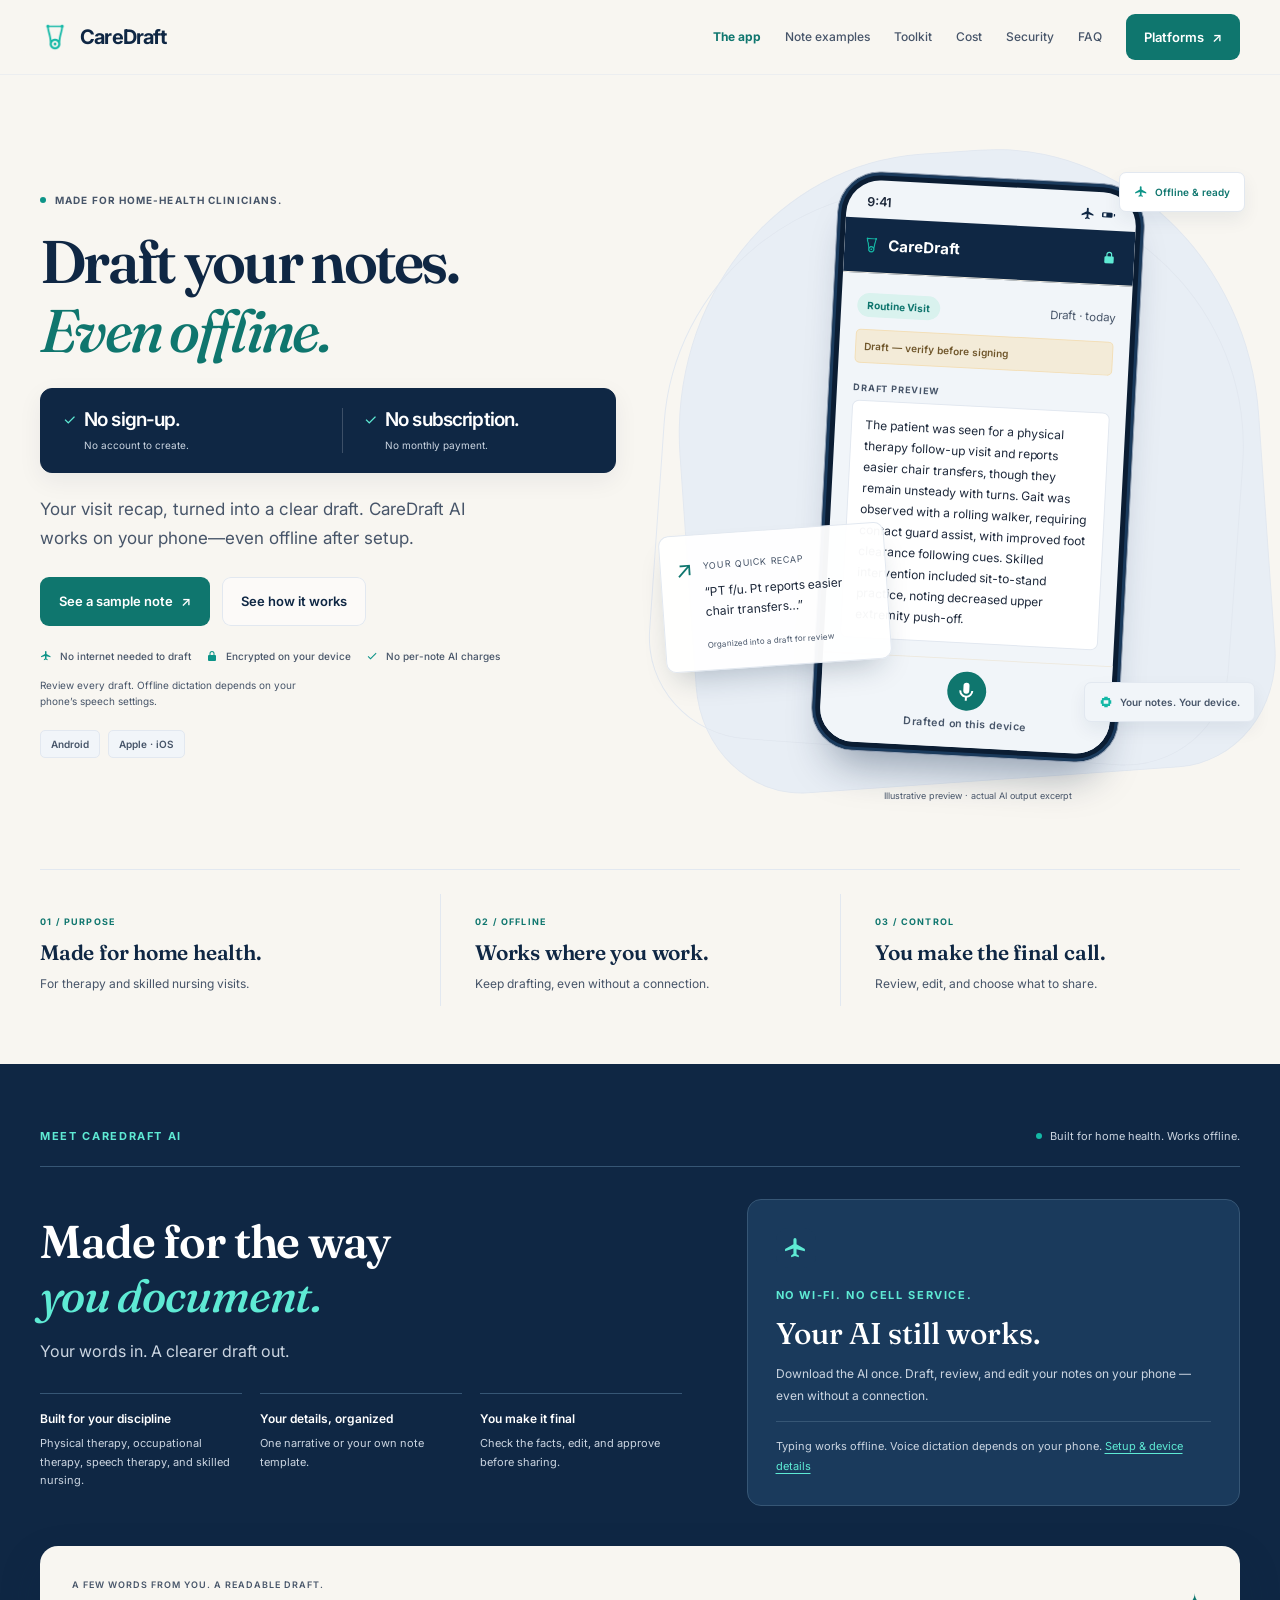
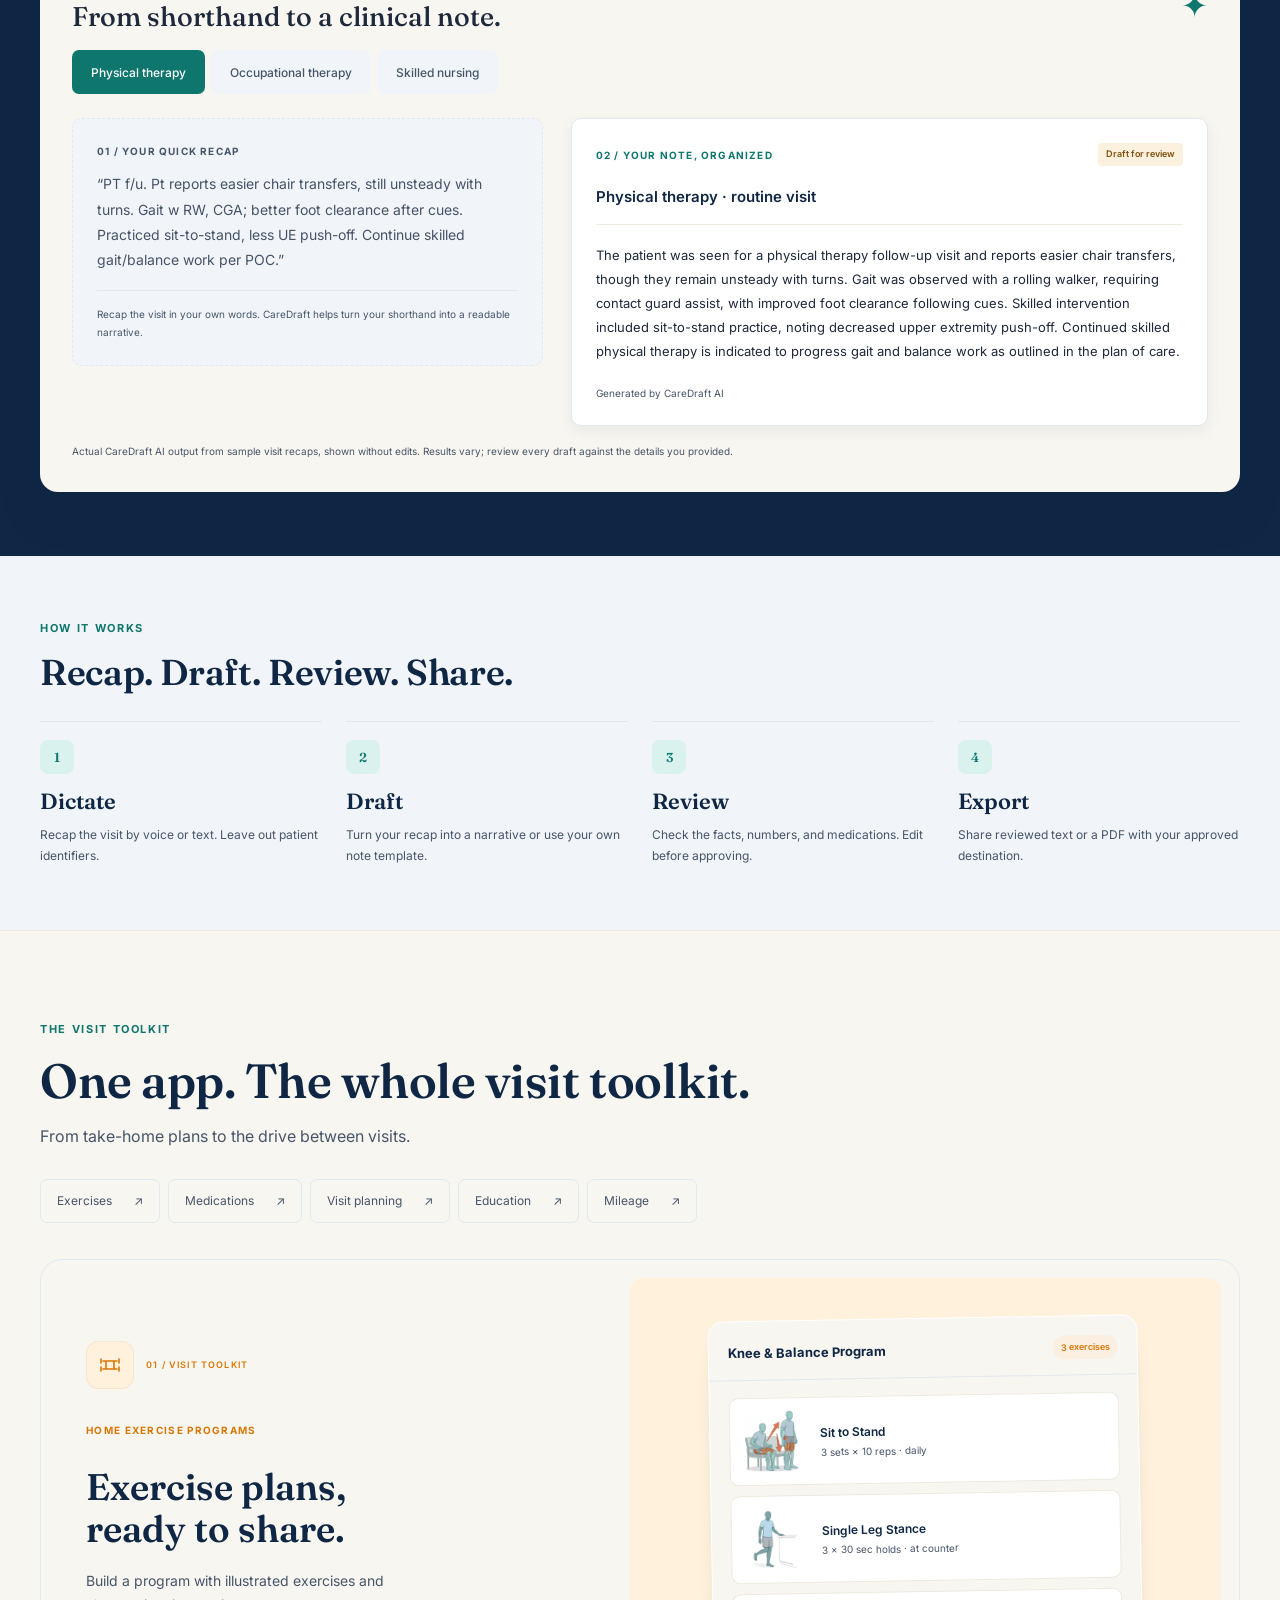
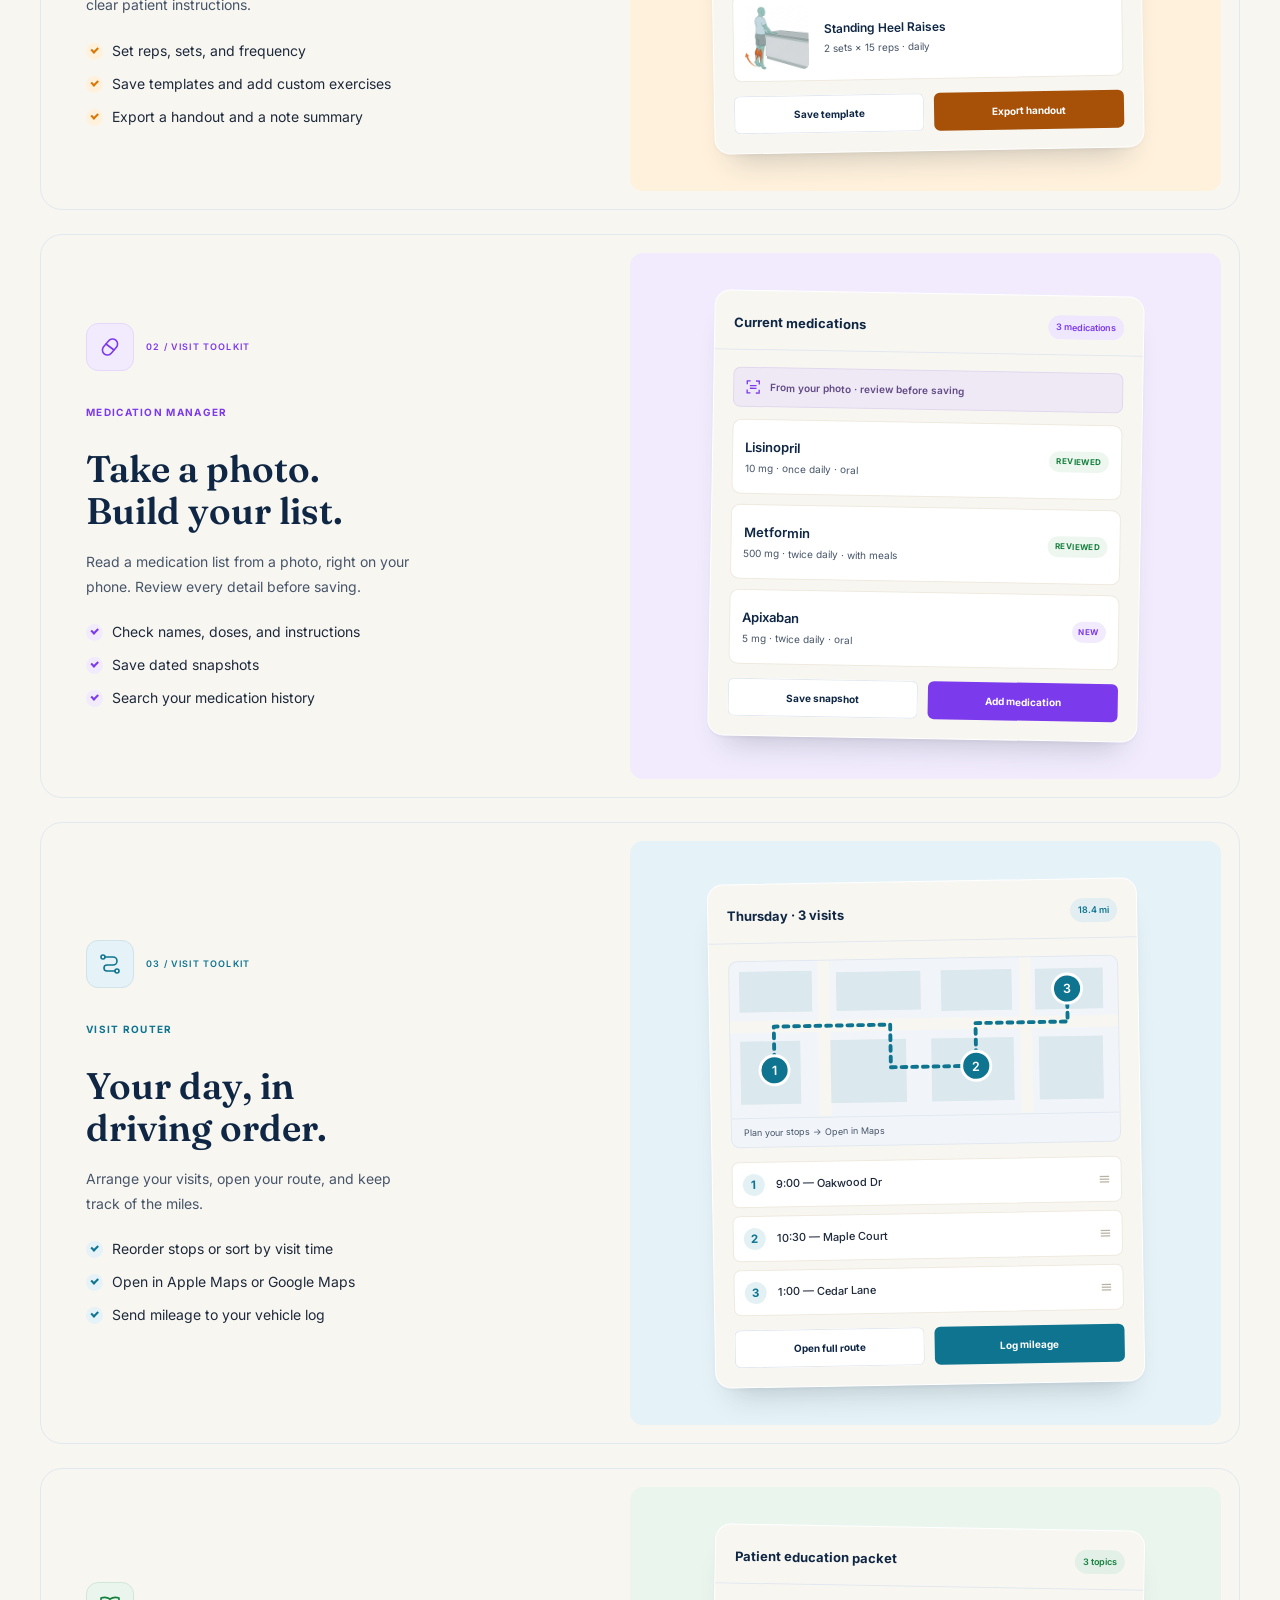
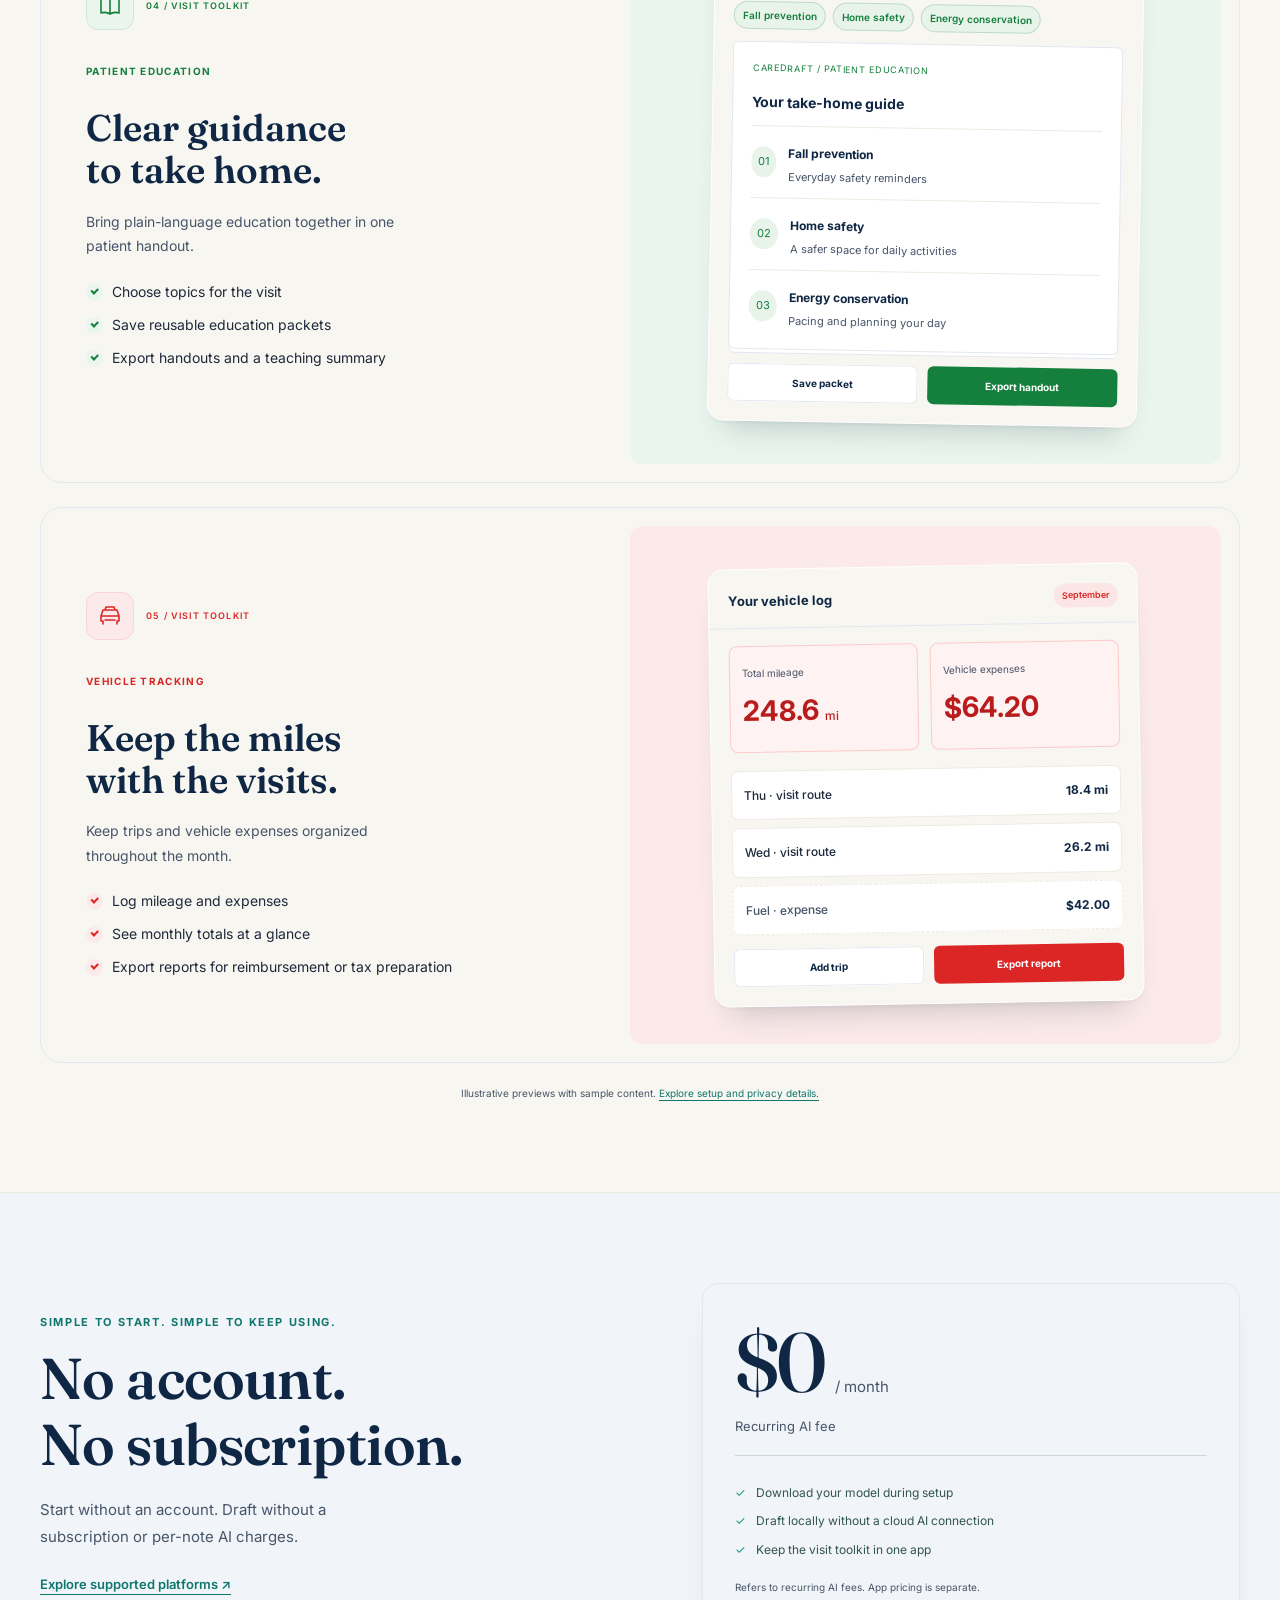
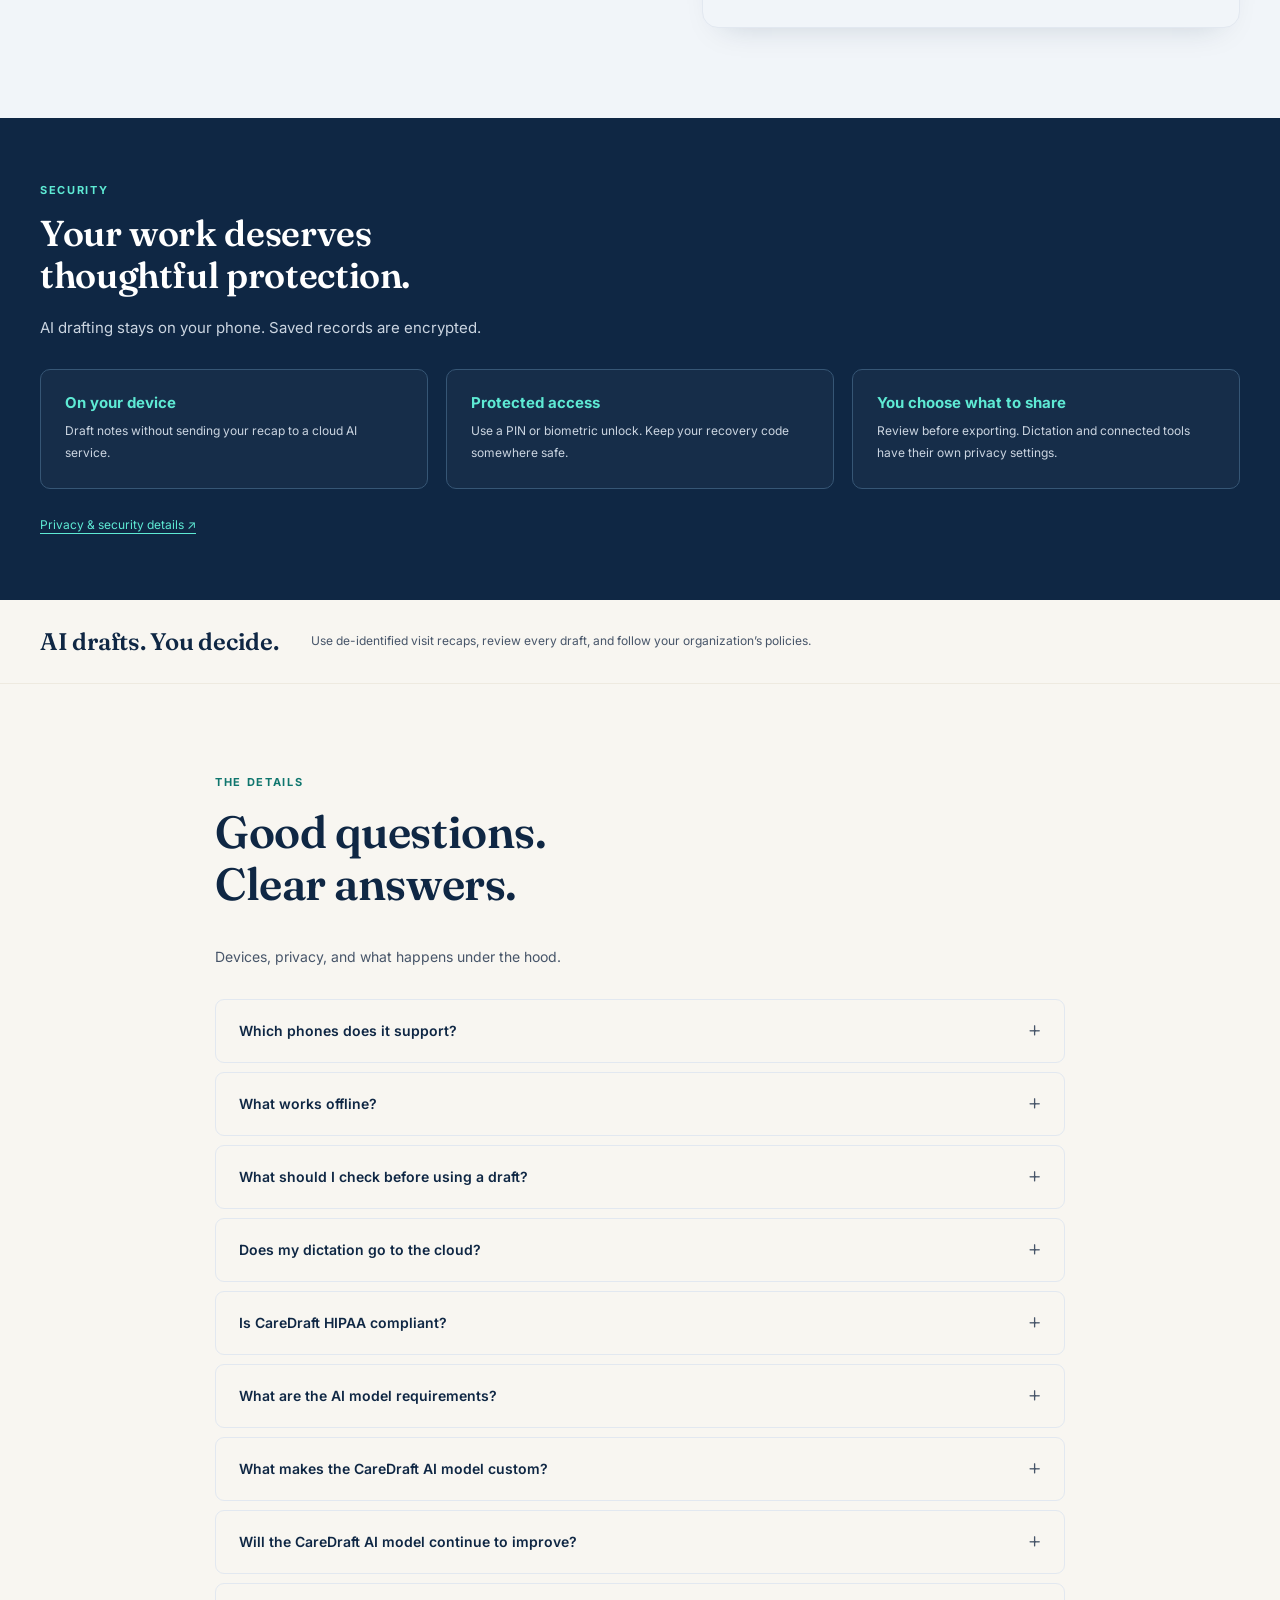
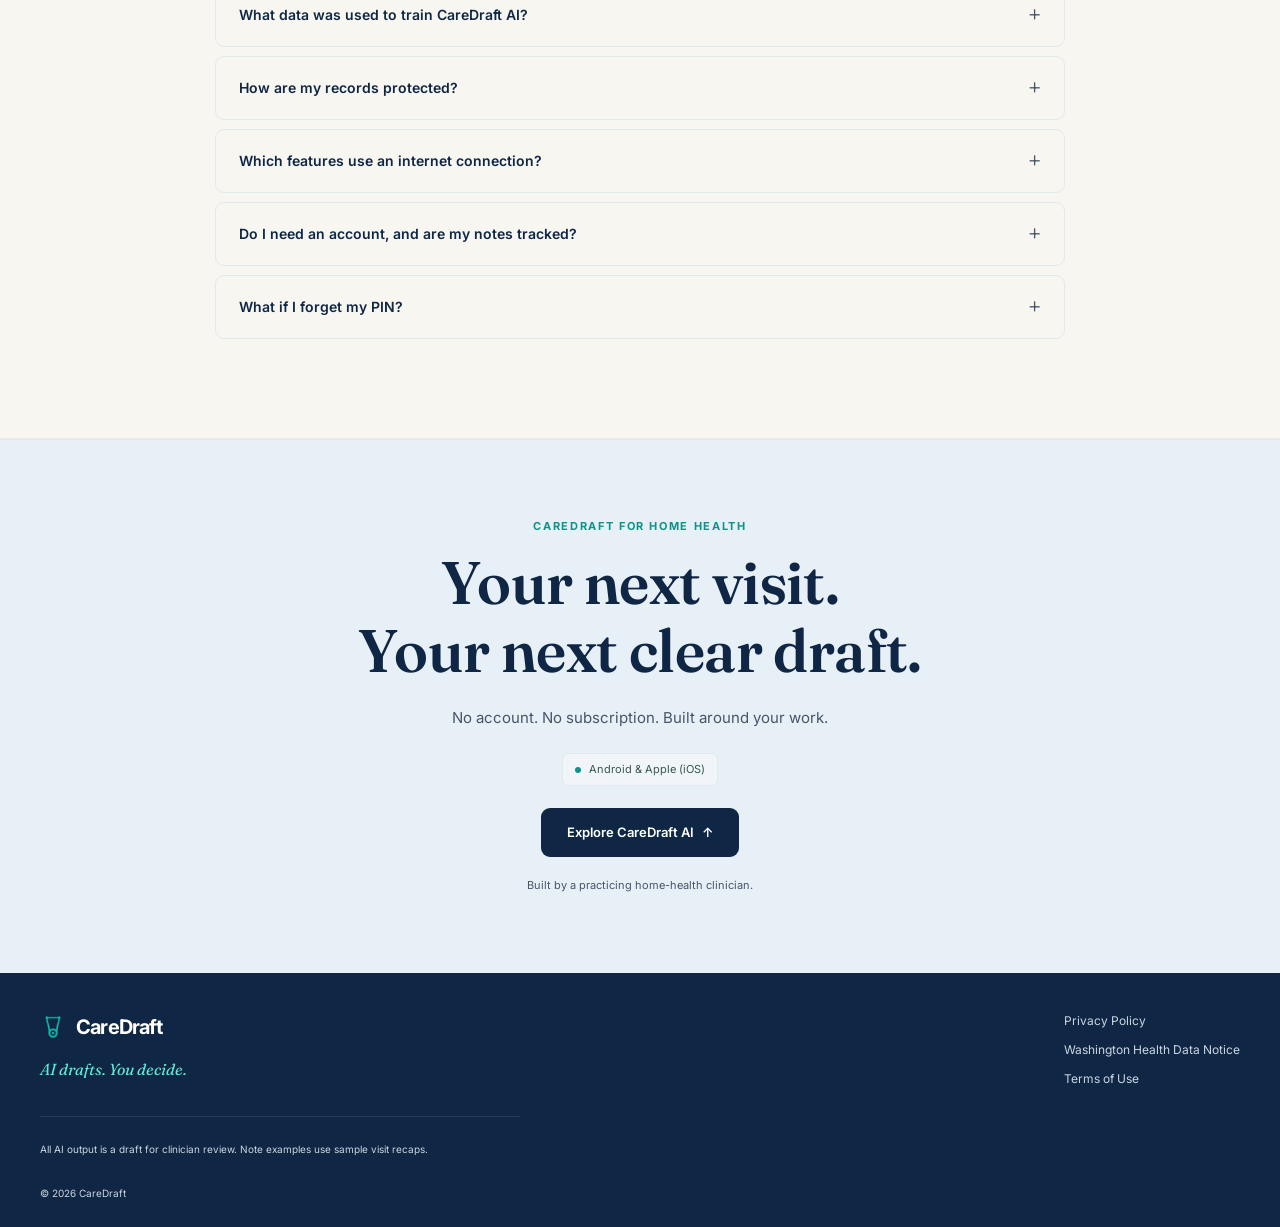
==== commit 05c5a888: "Finish homepage privacy merge and remove conflict markers" ====
--- a/index.html
+++ b/index.html
@@ -431,36 +431,9 @@
         <h2>Your work deserves thoughtful protection.</h2>
         <p class="section-lede section-lede-light">AI drafting stays on your phone. Saved records are encrypted.</p>
         <div class="sec-grid">
-<<<<<<< HEAD
-          <article class="sec-card reveal">
-            <h3>AES-256-GCM at rest</h3>
-            <p>Every note, transcript, and recording is encrypted on the device with authenticated encryption.</p>
-          </article>
-          <article class="sec-card reveal">
-            <h3>Hardened key derivation</h3>
-            <p>Your PIN protects the encryption key through PBKDF2-HMAC-SHA512 key derivation.</p>
-          </article>
-          <article class="sec-card reveal">
-            <h3>Biometric unlock</h3>
-            <p>Open with fingerprint or face using your phone's secure hardware. The PIN stays as the root of trust.</p>
-          </article>
-          <article class="sec-card reveal">
-            <h3>Offline recovery code</h3>
-            <p>One recovery code, generated on your device, shown once. It's the only spare key — and it's in your pocket, not on our servers.</p>
-          </article>
-          <article class="sec-card reveal">
-            <h3>No account for note drafting</h3>
-            <p>No account for note drafting and no advertising trackers. CareDraft does not operate a clinical-content backend. Android photo-to-text processes images on-device; its Google ML Kit SDK reports technical usage and diagnostics to Google.</p>
-          </article>
-          <article class="sec-card reveal">
-            <h3>Clear connection boundaries</h3>
-            <p>Model downloads and address suggestions use the network. Your speech provider may process dictation online; exports and navigation go where you choose.</p>
-          </article>
-=======
           <article class="sec-card"><h3>On your device</h3><p>Draft notes without sending your recap to a cloud AI service.</p></article>
           <article class="sec-card"><h3>Protected access</h3><p>Use a PIN or biometric unlock. Keep your recovery code somewhere safe.</p></article>
           <article class="sec-card"><h3>You choose what to share</h3><p>Review before exporting. Dictation and connected tools have their own privacy settings.</p></article>
->>>>>>> bafc4e0 (Polish CareDraft site for release with app visuals and nursing example)
         </div>
         <a class="security-link" href="#faq">Privacy &amp; security details <span aria-hidden="true">↗</span></a>
       </div>
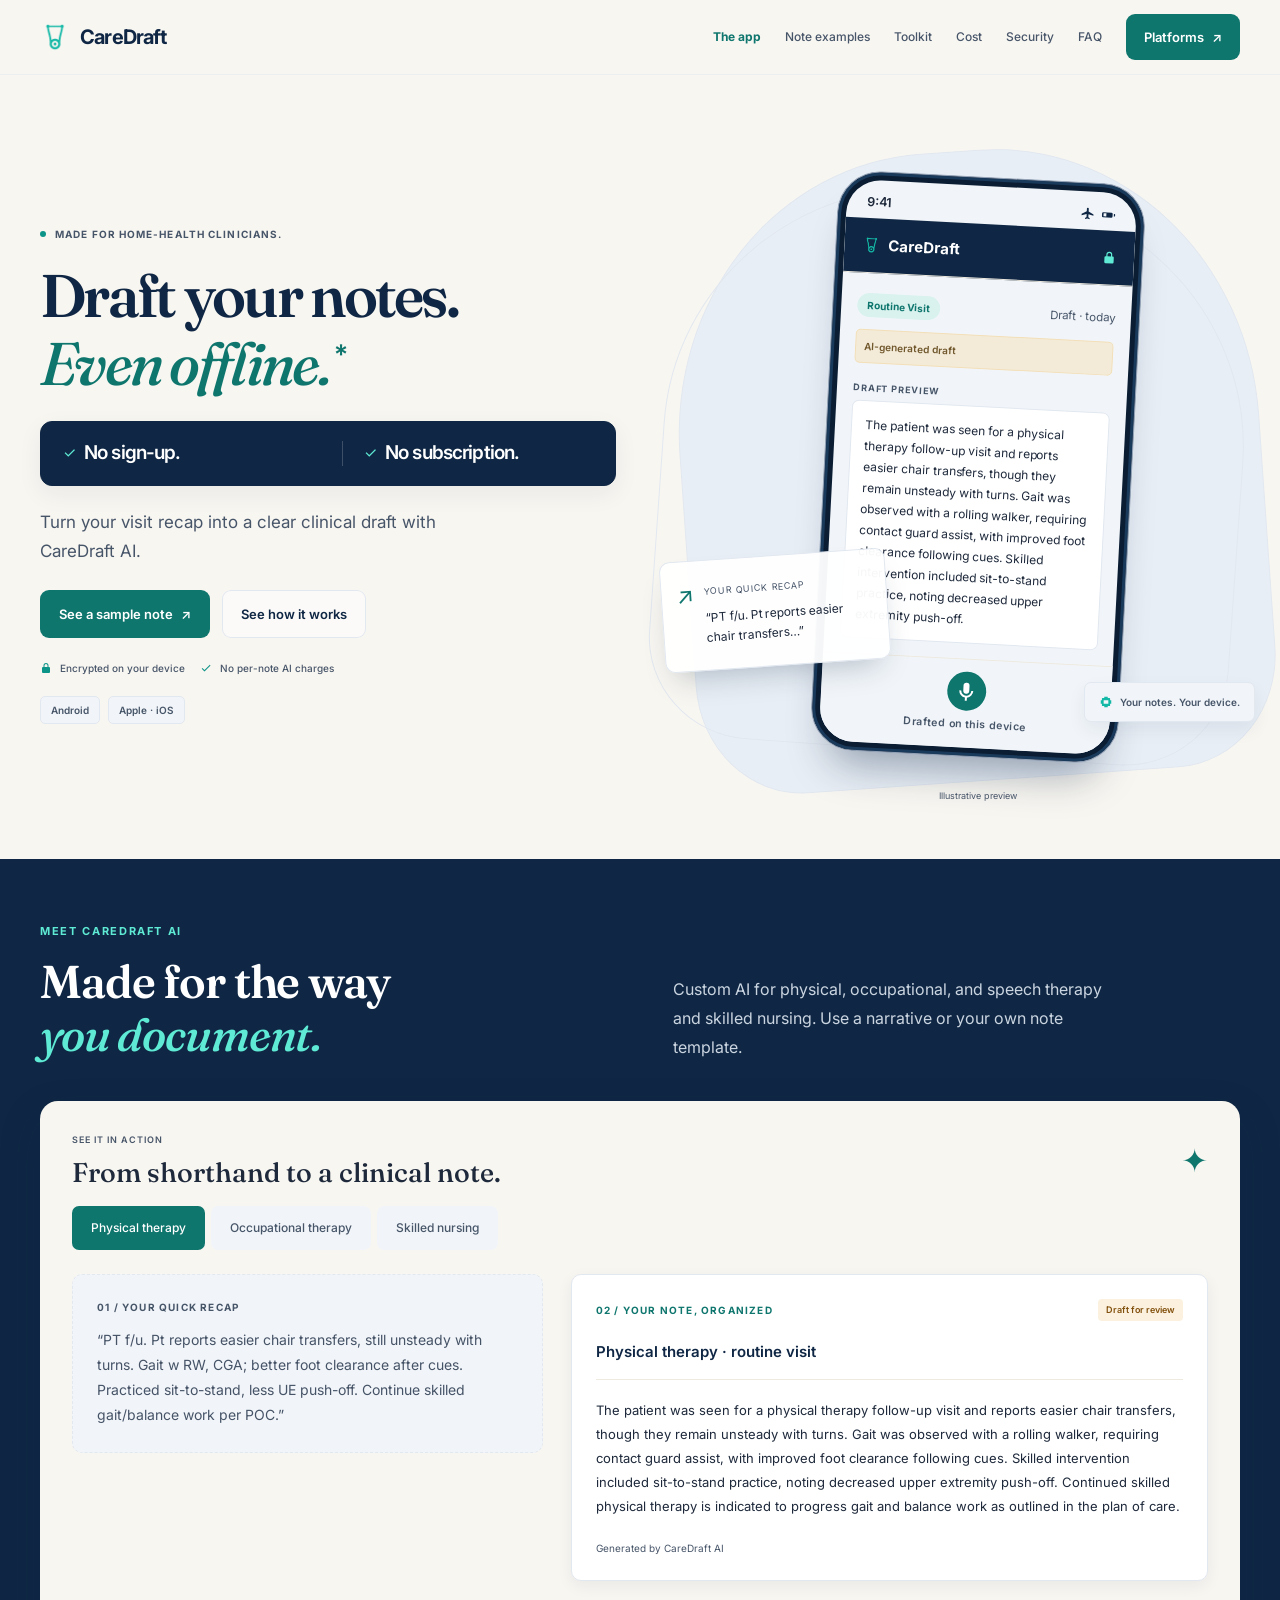
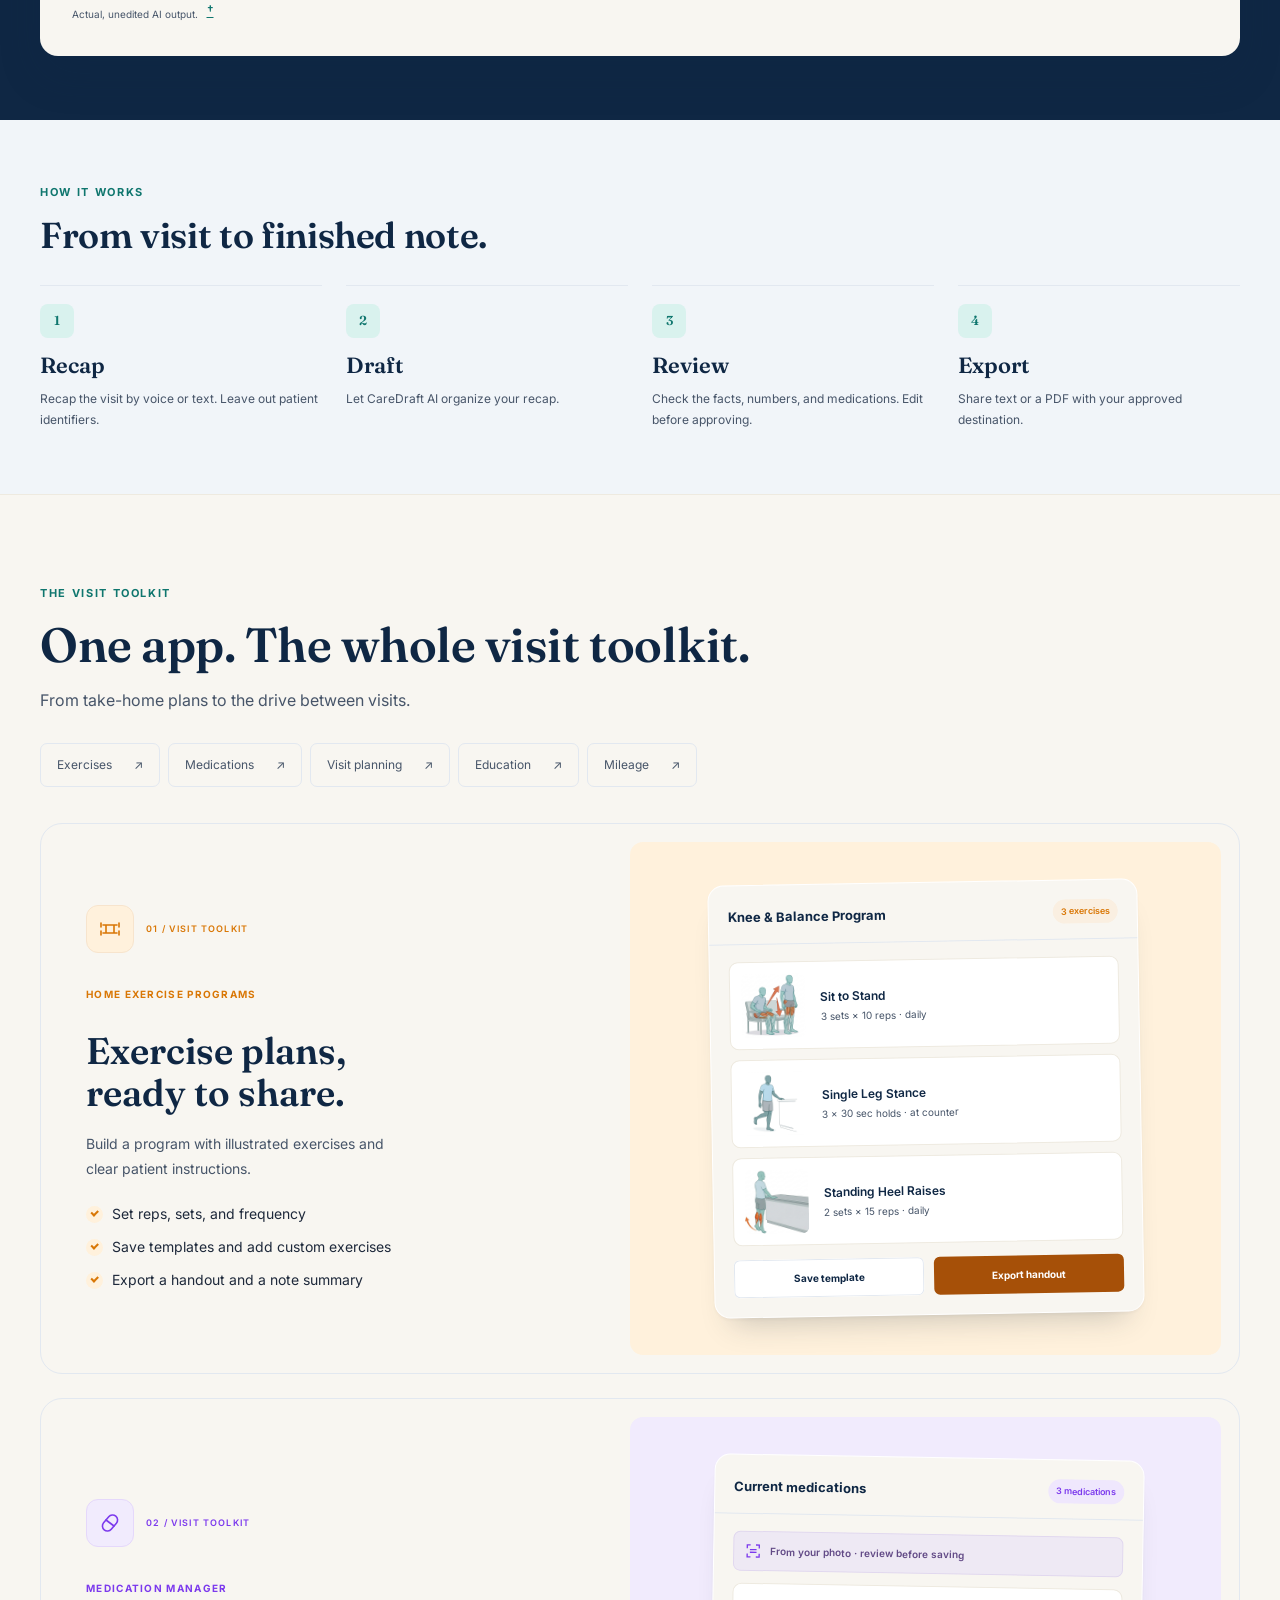
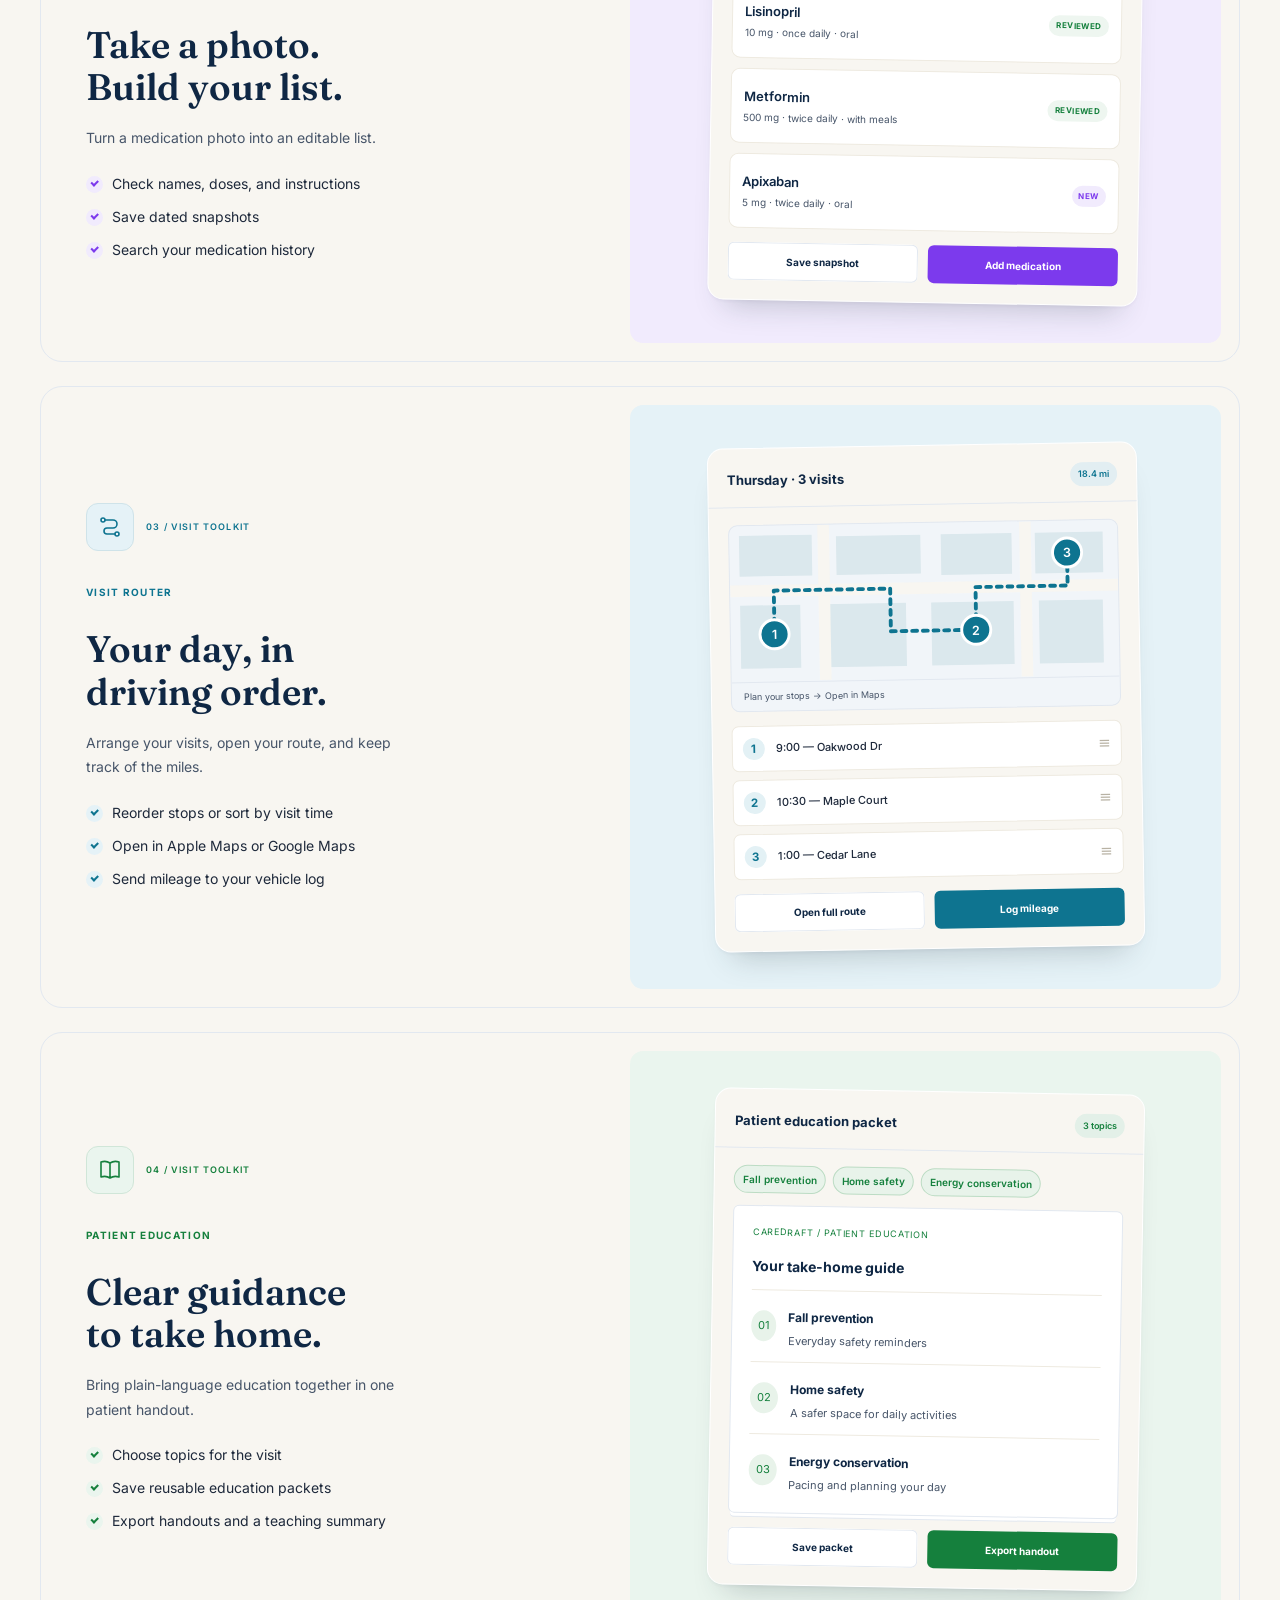
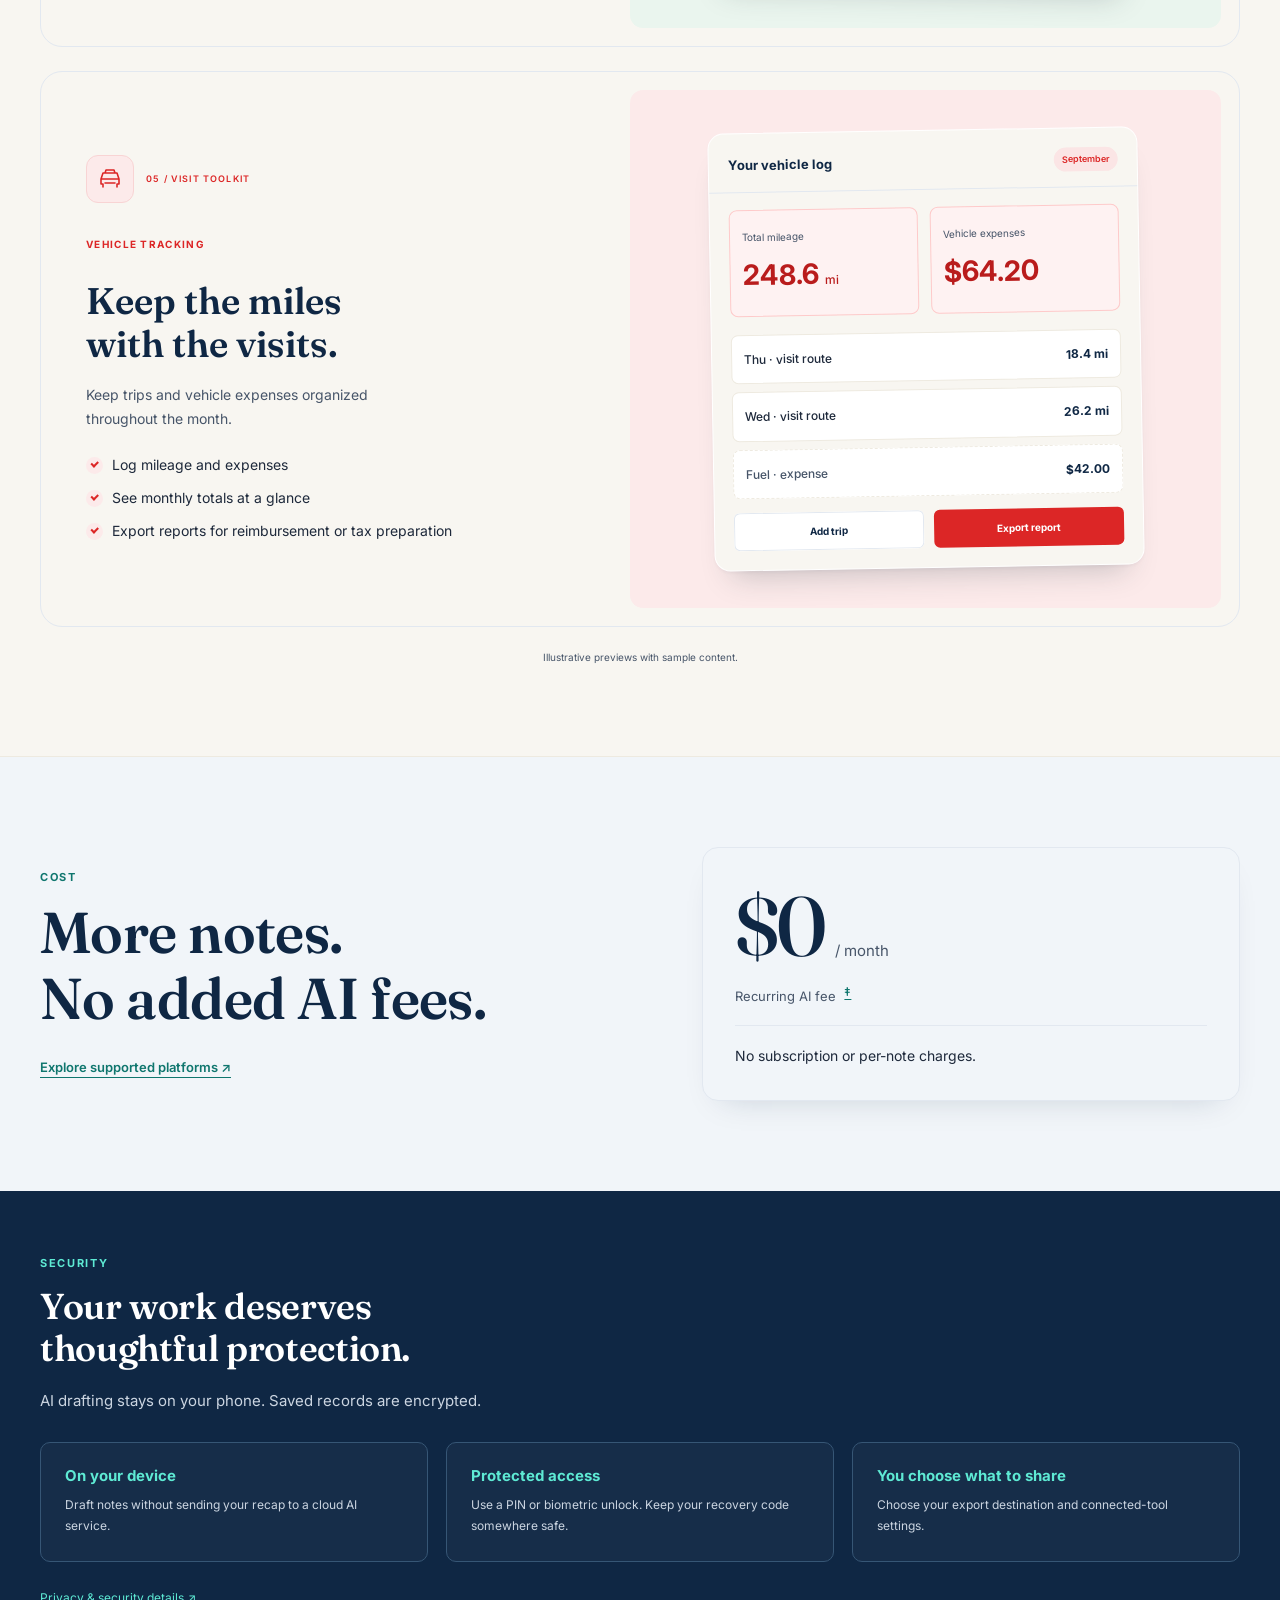
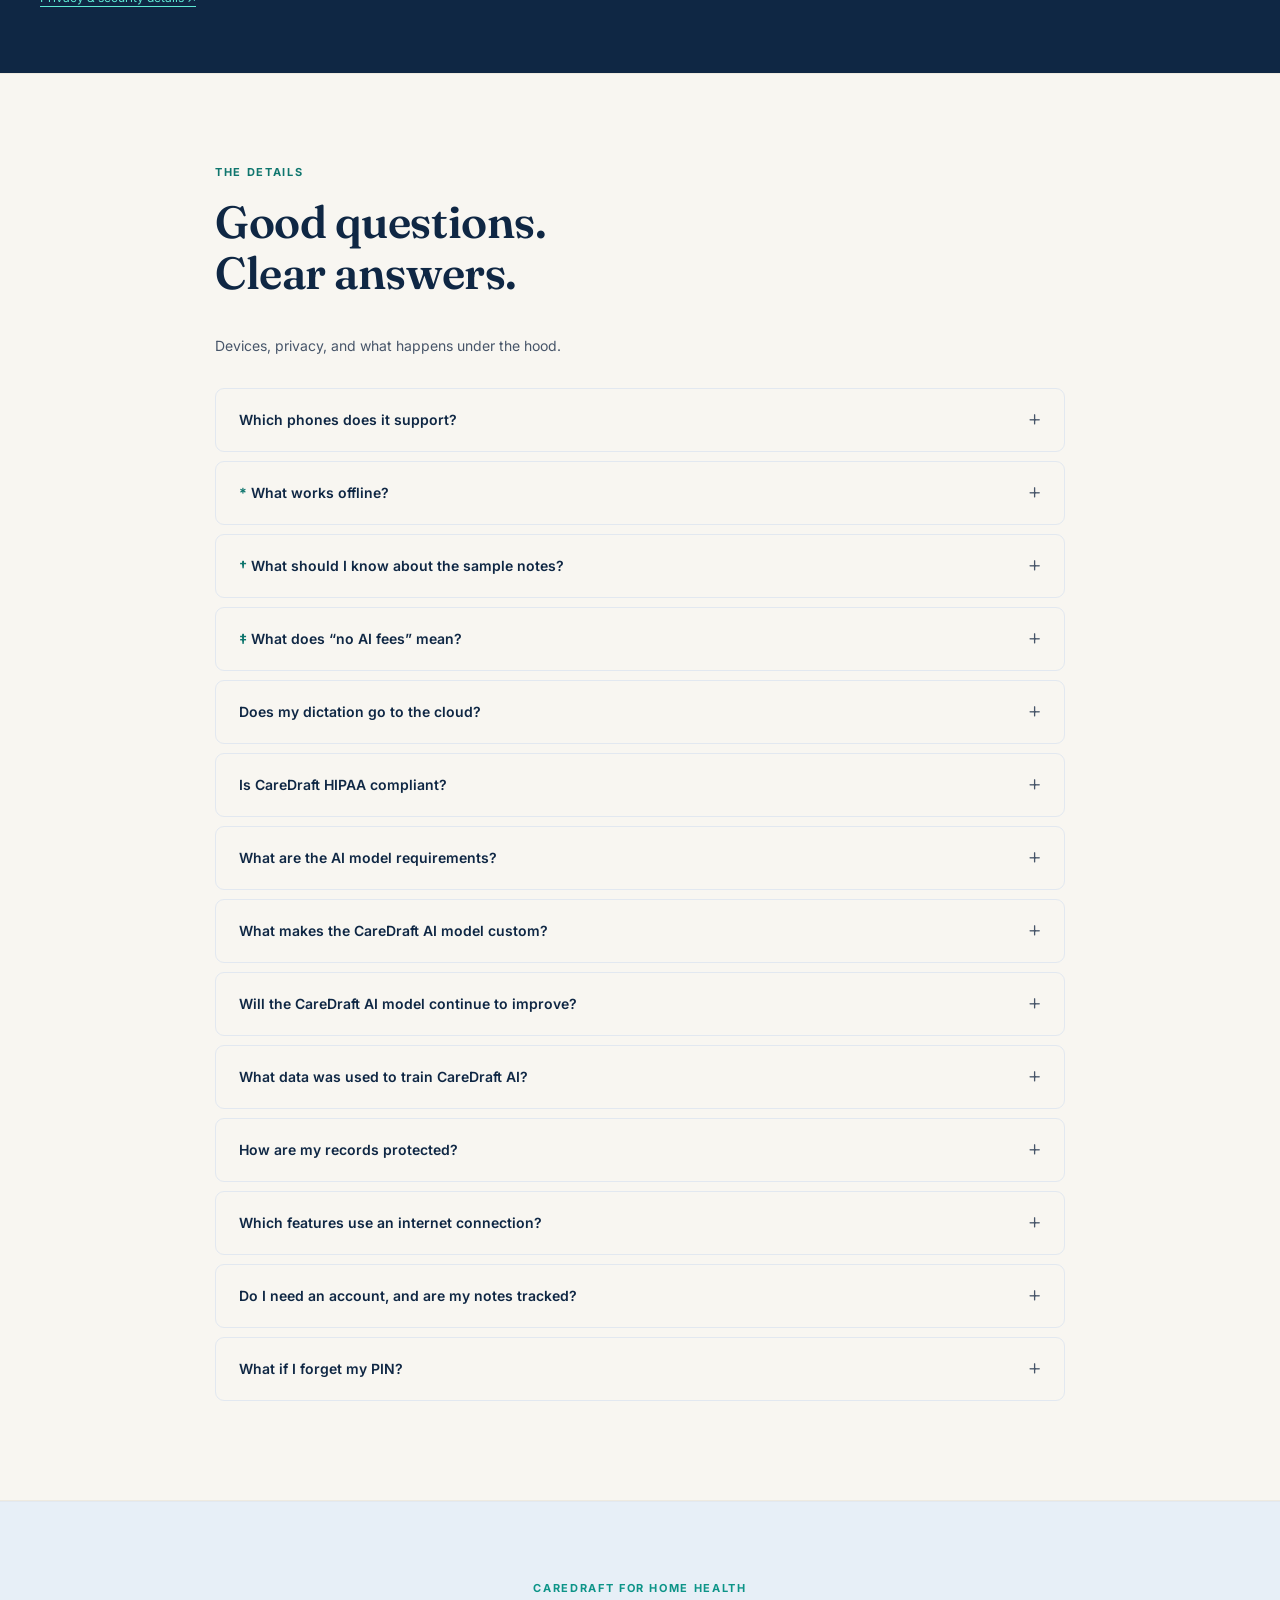
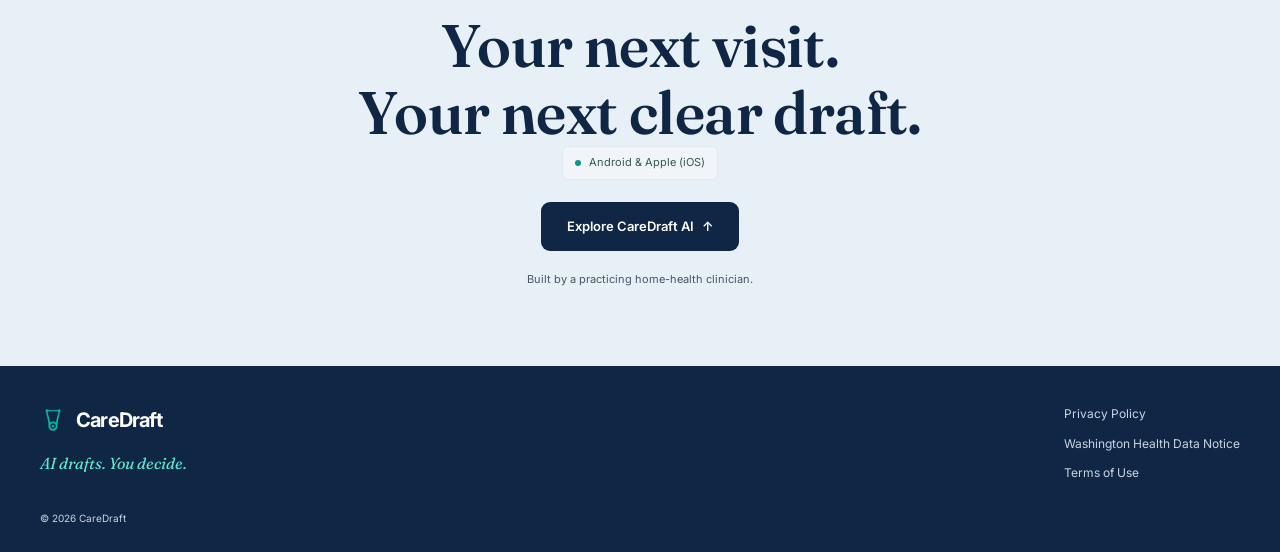
==== commit 8456ad42: "Simplify CareDraft homepage copy" ====
--- a/index.html
+++ b/index.html
@@ -21,7 +21,7 @@
   <link href="https://fonts.googleapis.com/css2?family=Fraunces:opsz,wght@9..144,500;9..144,600&family=Inter:wght@400;500;600;700&display=swap" rel="stylesheet">
 
   <link rel="stylesheet" href="styles.css?v=20260927d">
-  <link rel="stylesheet" href="home.css?v=20260927e">
+  <link rel="stylesheet" href="home.css?v=20260928a">
 
   <script>
     // Redirect old GitHub Pages host to the custom domain.
@@ -77,21 +77,17 @@
       <div class="shell hero-grid">
         <div class="hero-copy">
           <p class="eyebrow"><span class="eyebrow-dot" aria-hidden="true"></span> Made for home-health clinicians.</p>
-          <h1>Draft your notes.<br><em>Even offline.</em></h1>
+          <h1>Draft your notes.<br><em>Even offline.<a class="footnote-ref" href="#faq-offline" aria-label="Offline setup and dictation details">*</a></em></h1>
           <div class="signup-callout">
-            <div><span class="benefit-check" aria-hidden="true">✓</span><strong>No sign-up.</strong><span>No account to create.</span></div>
-            <div><span class="benefit-check" aria-hidden="true">✓</span><strong>No subscription.</strong><span>No monthly payment.</span></div>
-          </div>
-          <p class="lede">Your visit recap, turned into a clear draft. CareDraft AI works on your phone—even offline after setup.</p>
+            <div><span class="benefit-check" aria-hidden="true">✓</span><strong>No sign-up.</strong></div>
+            <div><span class="benefit-check" aria-hidden="true">✓</span><strong>No subscription.</strong></div>
+          </div>
+          <p class="lede">Turn your visit recap into a clear clinical draft with CareDraft AI.</p>
           <div class="hero-ctas">
             <a class="btn btn-primary" href="#note-examples">See a sample note <span aria-hidden="true">↗</span></a>
             <a class="btn btn-ghost" href="#how">See how it works</a>
           </div>
           <ul class="hero-chips" aria-label="Key facts">
-            <li>
-              <svg viewBox="0 0 24 24" aria-hidden="true"><path d="M21 14.6v-2.2l-8-4.5V3.5a1.5 1.5 0 0 0-3 0v4.4l-8 4.5v2.2l8-2.5v4.9l-2.2 1.6v1.7l3.7-1.1 3.7 1.1v-1.7L13 17.5v-4.9l8 2z"/></svg>
-              No internet needed to draft
-            </li>
             <li>
               <svg viewBox="0 0 24 24" aria-hidden="true"><path d="M12 2a5 5 0 0 0-5 5v3H6a2 2 0 0 0-2 2v8a2 2 0 0 0 2 2h12a2 2 0 0 0 2-2v-8a2 2 0 0 0-2-2h-1V7a5 5 0 0 0-5-5zm-3 8V7a3 3 0 1 1 6 0v3H9z"/></svg>
               Encrypted on your device
@@ -101,15 +97,10 @@
               No per-note AI charges
             </li>
           </ul>
-          <p class="offline-setup">Review every draft. Offline dictation depends on your phone’s speech settings.</p>
           <p class="hero-availability"><span>Android</span><span>Apple · iOS</span></p>
         </div>
 
         <div class="hero-visual" aria-hidden="true">
-          <div class="float-pill float-pill-top">
-            <svg viewBox="0 0 24 24"><path d="M21 14.6v-2.2l-8-4.5V3.5a1.5 1.5 0 0 0-3 0v4.4l-8 4.5v2.2l8-2.5v4.9l-2.2 1.6v1.7l3.7-1.1 3.7 1.1v-1.7L13 17.5v-4.9l8 2z"/></svg>
-            Offline &amp; ready
-          </div>
           <div class="phone">
             <div class="phone-screen">
               <div class="statusbar">
@@ -129,7 +120,7 @@
                   <span class="note-chip">Routine Visit</span>
                   <span class="note-date">Draft · today</span>
                 </div>
-                <div class="ai-banner">Draft — verify before signing</div>
+                <div class="ai-banner">AI-generated draft</div>
                 <p class="mock-label">Draft preview</p>
                 <p class="mock-text">The patient was seen for a physical therapy follow-up visit and reports easier chair transfers, though they remain unsteady with turns. Gait was observed with a rolling walker, requiring contact guard assist, with improved foot clearance following cues. Skilled intervention included sit-to-stand practice, noting decreased upper extremity push-off.</p>
               </div>
@@ -145,47 +136,24 @@
             <svg viewBox="0 0 24 24"><path d="M9 3h6v2h3a1 1 0 0 1 1 1v3h2v6h-2v3a1 1 0 0 1-1 1h-3v2H9v-2H6a1 1 0 0 1-1-1v-3H3V9h2V6a1 1 0 0 1 1-1h3V3zm-1 6v6h8V9H8z"/></svg>
             Your notes. Your device.
           </div>
-          <div class="recap-card"><span class="recap-icon" aria-hidden="true">↗</span><div><span class="recap-label">Your quick recap</span><p>“PT f/u. Pt reports easier chair transfers…”</p><span class="recap-result">Organized into a draft for review</span></div></div>
-          <p class="visual-caption">Illustrative preview · actual AI output excerpt</p>
-        </div>
-      </div>
-    </section>
-
-    <section class="pillars" aria-label="CareDraft at a glance">
-      <div class="shell pillar-grid">
-        <article class="pillar"><span class="pillar-index">01 / PURPOSE</span><h2>Made for home health.</h2><p>For therapy and skilled nursing visits.</p></article>
-        <article class="pillar"><span class="pillar-index">02 / OFFLINE</span><h2>Works where you work.</h2><p>Keep drafting, even without a connection.</p></article>
-        <article class="pillar"><span class="pillar-index">03 / CONTROL</span><h2>You make the final call.</h2><p>Review, edit, and choose what to share.</p></article>
+          <div class="recap-card"><span class="recap-icon" aria-hidden="true">↗</span><div><span class="recap-label">Your quick recap</span><p>“PT f/u. Pt reports easier chair transfers…”</p></div></div>
+          <p class="visual-caption">Illustrative preview</p>
+        </div>
       </div>
     </section>
 
     <section class="model-section" id="caredraft-ai" aria-labelledby="model-title">
       <div class="shell">
-        <div class="model-heading">
-          <p class="kicker kicker-light">Meet CareDraft AI</p>
-          <span class="model-status"><span aria-hidden="true"></span> Built for home health. Works offline.</span>
-        </div>
-        <div class="model-grid">
+        <div class="model-intro">
           <div class="model-copy">
+            <p class="kicker kicker-light">Meet CareDraft AI</p>
             <h2 id="model-title">Made for the way<br><em>you document.</em></h2>
-            <p class="section-lede">Your words in. A clearer draft out.</p>
-            <dl class="model-benefits">
-              <div><dt>Built for your discipline</dt><dd>Physical therapy, occupational therapy, speech therapy, and skilled nursing.</dd></div>
-              <div><dt>Your details, organized</dt><dd>One narrative or your own note template.</dd></div>
-              <div><dt>You make it final</dt><dd>Check the facts, edit, and approve before sharing.</dd></div>
-            </dl>
-          </div>
-          <aside class="offline-panel" aria-labelledby="offline-title">
-            <span class="offline-icon" aria-hidden="true"><svg viewBox="0 0 24 24"><path d="M21 14.6v-2.2l-8-4.5V3.5a1.5 1.5 0 0 0-3 0v4.4l-8 4.5v2.2l8-2.5v4.9l-2.2 1.6v1.7l3.7-1.1 3.7 1.1v-1.7L13 17.5v-4.9l8 2z"/></svg></span>
-            <p class="kicker kicker-light">No Wi-Fi. No cell service.</p>
-            <h3 id="offline-title">Your AI still works.</h3>
-            <p>Download the AI once. Draft, review, and edit your notes on your phone — even without a connection.</p>
-            <p class="offline-detail">Typing works offline. Voice dictation depends on your phone. <a href="#faq">Setup &amp; device details</a></p>
-          </aside>
+          </div>
+          <p class="section-lede">Custom AI for physical, occupational, and speech therapy and skilled nursing. Use a narrative or your own note template.</p>
         </div>
         <div class="draft-demo" id="note-examples" aria-labelledby="demo-title">
           <div class="demo-top">
-            <div><p class="demo-eyebrow">A few words from you. A readable draft.</p><h3 id="demo-title">From shorthand to a clinical note.</h3></div>
+            <div><p class="demo-eyebrow">See it in action</p><h3 id="demo-title">From shorthand to a clinical note.</h3></div>
             <span class="demo-mark" aria-hidden="true">✦</span>
           </div>
           <div class="demo-options" role="group" aria-label="Choose a CareDraft AI note example">
@@ -197,8 +165,6 @@
             <div class="demo-input">
               <p class="demo-label">01 / Your quick recap</p>
               <p id="demo-transcript">“PT f/u. Pt reports easier chair transfers, still unsteady with turns. Gait w RW, CGA; better foot clearance after cues. Practiced sit-to-stand, less UE push-off. Continue skilled gait/balance work per POC.”</p>
-              <p class="demo-input-caption">Recap the visit in your own words. CareDraft helps turn your shorthand into a readable narrative.</p>
-
             </div>
             <div class="demo-output">
               <div class="demo-note-header"><p class="demo-label">02 / Your note, organized</p><span class="review-label">Draft for review</span></div>
@@ -207,7 +173,7 @@
               <p id="demo-kind">Generated by CareDraft AI</p>
             </div>
           </div>
-          <p class="demo-fine">Actual CareDraft AI output from sample visit recaps, shown without edits. Results vary; review every draft against the details you provided.</p>
+          <p class="demo-fine">Actual, unedited AI output.<a class="footnote-ref" href="#faq-examples" aria-label="Sample note and AI review details">†</a></p>
         </div>
 
       </div>
@@ -217,17 +183,17 @@
     <section class="how" id="how">
       <div class="shell">
         <p class="kicker">How it works</p>
-        <h2>Recap. Draft. Review. Share.</h2>
+        <h2>From visit to finished note.</h2>
         <div class="steps-grid">
           <article class="step reveal">
             <span class="step-num">1</span>
-            <h3>Dictate</h3>
+            <h3>Recap</h3>
             <p>Recap the visit by voice or text. Leave out patient identifiers.</p>
           </article>
           <article class="step reveal">
             <span class="step-num">2</span>
             <h3>Draft</h3>
-            <p>Turn your recap into a narrative or use your own note template.</p>
+            <p>Let CareDraft AI organize your recap.</p>
           </article>
           <article class="step reveal">
             <span class="step-num">3</span>
@@ -237,7 +203,7 @@
           <article class="step reveal">
             <span class="step-num">4</span>
             <h3>Export</h3>
-            <p>Share reviewed text or a PDF with your approved destination.</p>
+            <p>Share text or a PDF with your approved destination.</p>
           </article>
         </div>
       </div>
@@ -306,7 +272,7 @@
             <div class="feature-emblem"><svg viewBox="0 0 24 24" aria-hidden="true"><rect x="7" y="3" width="10" height="18" rx="5" transform="rotate(40 12 12)"/><path d="m8 9 8 6"/></svg><span>02 / VISIT TOOLKIT</span></div>
             <span class="feature-tag">Medication manager</span>
             <h3>Take a photo. Build your list.</h3>
-            <p>Read a medication list from a photo, right on your phone. Review every detail before saving.</p>
+            <p>Turn a medication photo into an editable list.</p>
             <ul class="feature-points"><li>Check names, doses, and instructions</li><li>Save dated snapshots</li><li>Search your medication history</li></ul>
           </div>
           <div class="feature-shot">
@@ -413,14 +379,14 @@
             </div>
           </div>
         </div>
-        <p class="toolkit-caption">Illustrative previews with sample content. <a href="#faq">Explore setup and privacy details.</a></p>
+        <p class="toolkit-caption">Illustrative previews with sample content.</p>
       </div>
     </section>
 
     <section class="cost" id="cost">
       <div class="shell ownership-grid">
-        <div><p class="kicker">Simple to start. Simple to keep using.</p><h2>No account.<br>No subscription.</h2><p class="section-lede">Start without an account. Draft without a subscription or per-note AI charges.</p><a class="text-link" href="#get">Explore supported platforms <span aria-hidden="true">↗</span></a></div>
-        <div class="ownership-details"><div><strong>$0<span> / month</span></strong><p>Recurring AI fee</p></div><ul><li>Download your model during setup</li><li>Draft locally without a cloud AI connection</li><li>Keep the visit toolkit in one app</li></ul><p class="ownership-fine">Refers to recurring AI fees. App pricing is separate.</p></div>
+        <div><p class="kicker">Cost</p><h2>More notes.<br>No added AI fees.</h2><a class="text-link" href="#get">Explore supported platforms <span aria-hidden="true">↗</span></a></div>
+        <div class="ownership-details"><div><strong>$0<span> / month</span></strong><p>Recurring AI fee<a class="footnote-ref" href="#faq-pricing" aria-label="App pricing and AI fee details">‡</a></p></div><p class="ownership-summary">No subscription or per-note charges.</p></div>
       </div>
     </section>
 
@@ -433,14 +399,10 @@
         <div class="sec-grid">
           <article class="sec-card"><h3>On your device</h3><p>Draft notes without sending your recap to a cloud AI service.</p></article>
           <article class="sec-card"><h3>Protected access</h3><p>Use a PIN or biometric unlock. Keep your recovery code somewhere safe.</p></article>
-          <article class="sec-card"><h3>You choose what to share</h3><p>Review before exporting. Dictation and connected tools have their own privacy settings.</p></article>
+          <article class="sec-card"><h3>You choose what to share</h3><p>Choose your export destination and connected-tool settings.</p></article>
         </div>
         <a class="security-link" href="#faq">Privacy &amp; security details <span aria-hidden="true">↗</span></a>
       </div>
-    </section>
-
-    <section class="review-reminder" id="limits" aria-label="Before you start">
-      <div class="shell"><h2>AI drafts. You decide.</h2><p>Use de-identified visit recaps, review every draft, and follow your organization’s policies.</p></div>
     </section>
 
     <!-- ───────────────────────── FAQ ───────────────────────── -->
@@ -459,8 +421,8 @@
           </p>
         </details>
 
-        <details class="qa reveal">
-          <summary>What works offline?</summary>
+        <details class="qa reveal" id="faq-offline">
+          <summary><span><span class="faq-marker" aria-hidden="true">*</span> What works offline?</span></summary>
           <p>
             After the model download, AI note drafting runs offline. You can also
             type notes and use local records without a connection. Offline dictation
@@ -469,9 +431,14 @@
           </p>
         </details>
 
-        <details class="qa reveal">
-          <summary>What should I check before using a draft?</summary>
-          <p>Compare the draft with your visit recap and verify every clinical fact, number, side, medication, and plan. AI can misinterpret shorthand or introduce errors. The examples show drafting behavior, not complete documentation templates; your final note must reflect the visit and your organization’s requirements.</p>
+        <details class="qa reveal" id="faq-examples">
+          <summary><span><span class="faq-marker" aria-hidden="true">†</span> What should I know about the sample notes?</span></summary>
+          <p>The note examples are actual, unedited CareDraft AI output from sample visit recaps; the phone preview shows an excerpt. Results vary, and all AI output is a draft for clinician review. AI can misinterpret shorthand or introduce errors. Compare each draft with your recap and verify every clinical fact, number, side, medication, and plan. These examples show drafting behavior, not complete documentation templates. Use de-identified recaps and follow your organization’s requirements.</p>
+        </details>
+
+        <details class="qa reveal" id="faq-pricing">
+          <summary><span><span class="faq-marker" aria-hidden="true">‡</span> What does “no AI fees” mean?</span></summary>
+          <p>The $0 monthly amount refers to recurring AI fees. There is no AI subscription or per-note charge. App pricing is separate.</p>
         </details>
 
         <details class="qa reveal">
@@ -563,9 +530,6 @@
       <div class="shell get-inner">
         <p class="kicker kicker-light">CareDraft for home health</p>
         <h2>Your next visit.<br>Your next clear draft.</h2>
-        <p class="section-lede">
-          No account. No subscription. Built around your work.
-        </p>
         <p class="release-status"><span aria-hidden="true"></span> Android &amp; Apple (iOS)</p>
         <a class="btn btn-light" href="#caredraft-ai">Explore CareDraft AI <span aria-hidden="true">↑</span></a>
         <p class="get-foot">Built by a practicing home-health clinician.</p>
@@ -589,11 +553,10 @@
         <a href="privacy/washington/">Washington Health Data Notice</a>
         <a href="terms/">Terms of Use</a>
       </nav>
-      <p class="footer-fine">All AI output is a draft for clinician review. Note examples use sample visit recaps.</p>
       <p class="footer-copy">© <span id="year">2026</span> CareDraft</p>
     </div>
   </footer>
 
-  <script src="site.js?v=20260927a" defer></script>
+  <script src="site.js?v=20260928a" defer></script>
 </body>
 </html>
--- a/home.css
+++ b/home.css
@@ -24,7 +24,11 @@
 .signup-callout > div + div { border-left: 1px solid #ffffff30; padding-left: 21px; margin-left: 14px; }
 .home .signup-callout strong { font: 600 19px/1.3 var(--font-sans); letter-spacing: -.045em; white-space: nowrap; }
 .signup-callout .benefit-check { color: #5eead4; font-size: 15px; }
-.signup-callout div > span:last-child { grid-column: 2; font-size: 10px; color: #cbd5e1; }
+.footnote-ref { display: inline-flex; align-items: center; justify-content: center; min-width: 24px; min-height: 24px; vertical-align: super; font: 600 12px/1 var(--font-sans); letter-spacing: normal; text-decoration: underline; text-underline-offset: 3px; color: #0f766e; }
+.home .hero h1 .footnote-ref { font-size: .45em; text-decoration: none; }
+.footnote-ref:focus-visible { outline: 2px solid currentColor; outline-offset: 3px; border-radius: 3px; }
+.faq-marker { color: #0f766e; font-weight: 700; }
+.home .qa:target { border-color: #0f766e; }
 .home .hero-ctas { margin-top: 24px; }
 .home .hero-ctas .btn { padding: 14px 19px; font-size: 13px; }
 .home .hero-chips { gap: 9px 15px; margin-top: 22px; }
@@ -67,6 +71,9 @@
 .home .model-heading { padding-bottom: 21px; margin-bottom: 32px; }
 .home .model-grid { grid-template-columns: 1.3fr 1fr; gap: 65px; align-items: center; }
 .home .model-copy h2 { font-size: clamp(34px, 3.6vw, 46px); }
+.model-intro { display: grid; grid-template-columns: 1fr 1fr; gap: 65px; align-items: end; }
+.model-intro .kicker { color: #5eead4; }
+.home .model-intro > .section-lede { color: #cbd5e1; font-size: 16px; line-height: 1.8; margin: 0; max-width: 43ch; }
 .home .model-copy .section-lede { margin-top: 15px; }
 .home .model-benefits { display: grid; grid-template-columns: repeat(3, 1fr); gap: 18px; margin-top: 27px; }
 .home .model-benefits > div { margin: 0; padding: 15px 0 0; border-top: 1px solid #365675; }
@@ -159,6 +166,7 @@
 .home .ownership-details { background: #f1f5f9; border-color: #e2e8f0; box-shadow: 0 15px 32px -20px #0f274435; padding: 32px; }
 .home .ownership-details strong { font-size: 84px; letter-spacing: -.05em; }
 .home .ownership-details ul { padding-top: 18px; margin-top: 18px; }
+.home .ownership-summary { border-top: 1px solid #e2e8f0; margin-top: 18px; padding-top: 18px; font-size: 14px; line-height: 1.7; }
 .home .security { background: #0f2744; padding-block: 64px; }
 .home .security h2 { color: #ffffff; font-size: 36px; }
 .home .security .section-lede { color: #cbd5e1; font-size: 15px; }
@@ -209,7 +217,6 @@
   .home .signup-callout strong { font-size: 14px; }
   .signup-callout .benefit-check { display: none; }
   .signup-callout > div { display: block; }
-  .signup-callout div > span:last-child { font-size: 9px; }
   .home .hero-visual { padding-left: 0; }
   .home .phone { width: 265px; }
   .home .phone-screen { height: 555px; }
@@ -243,7 +250,6 @@
   .home .signup-callout { padding: 18px 16px; margin-top: 24px; }
   .home .signup-callout strong { font-size: clamp(15px, 4.3vw, 20px); }
   .signup-callout > div + div { padding-left: 15px; margin-left: 10px; }
-  .signup-callout div > span:last-child { font-size: 10px; line-height: 1.5; display: block; margin-top: 5px; }
   .home .lede { font-size: 16px; margin-top: 20px; line-height: 1.7; }
   .home .hero-ctas { margin-top: 22px; }
   .home .hero-ctas .btn { padding: 13px 14px; font-size: 12px; }
@@ -263,6 +269,8 @@
   .home .pillar:first-child { border-top: 1px solid var(--line); }
   .home .pillar h2 { margin: 7px 0; font-size: 21px; }
   .home .model-section { padding-block: 42px; }
+  .model-intro { grid-template-columns: 1fr; gap: 16px; }
+  .home .model-intro > .section-lede { font-size: 14px; max-width: none; }
   .home .model-heading { margin-bottom: 25px; gap: 8px; }
   .home .model-copy h2 { font-size: 34px; }
   .home .model-copy .section-lede { font-size: 14px; }
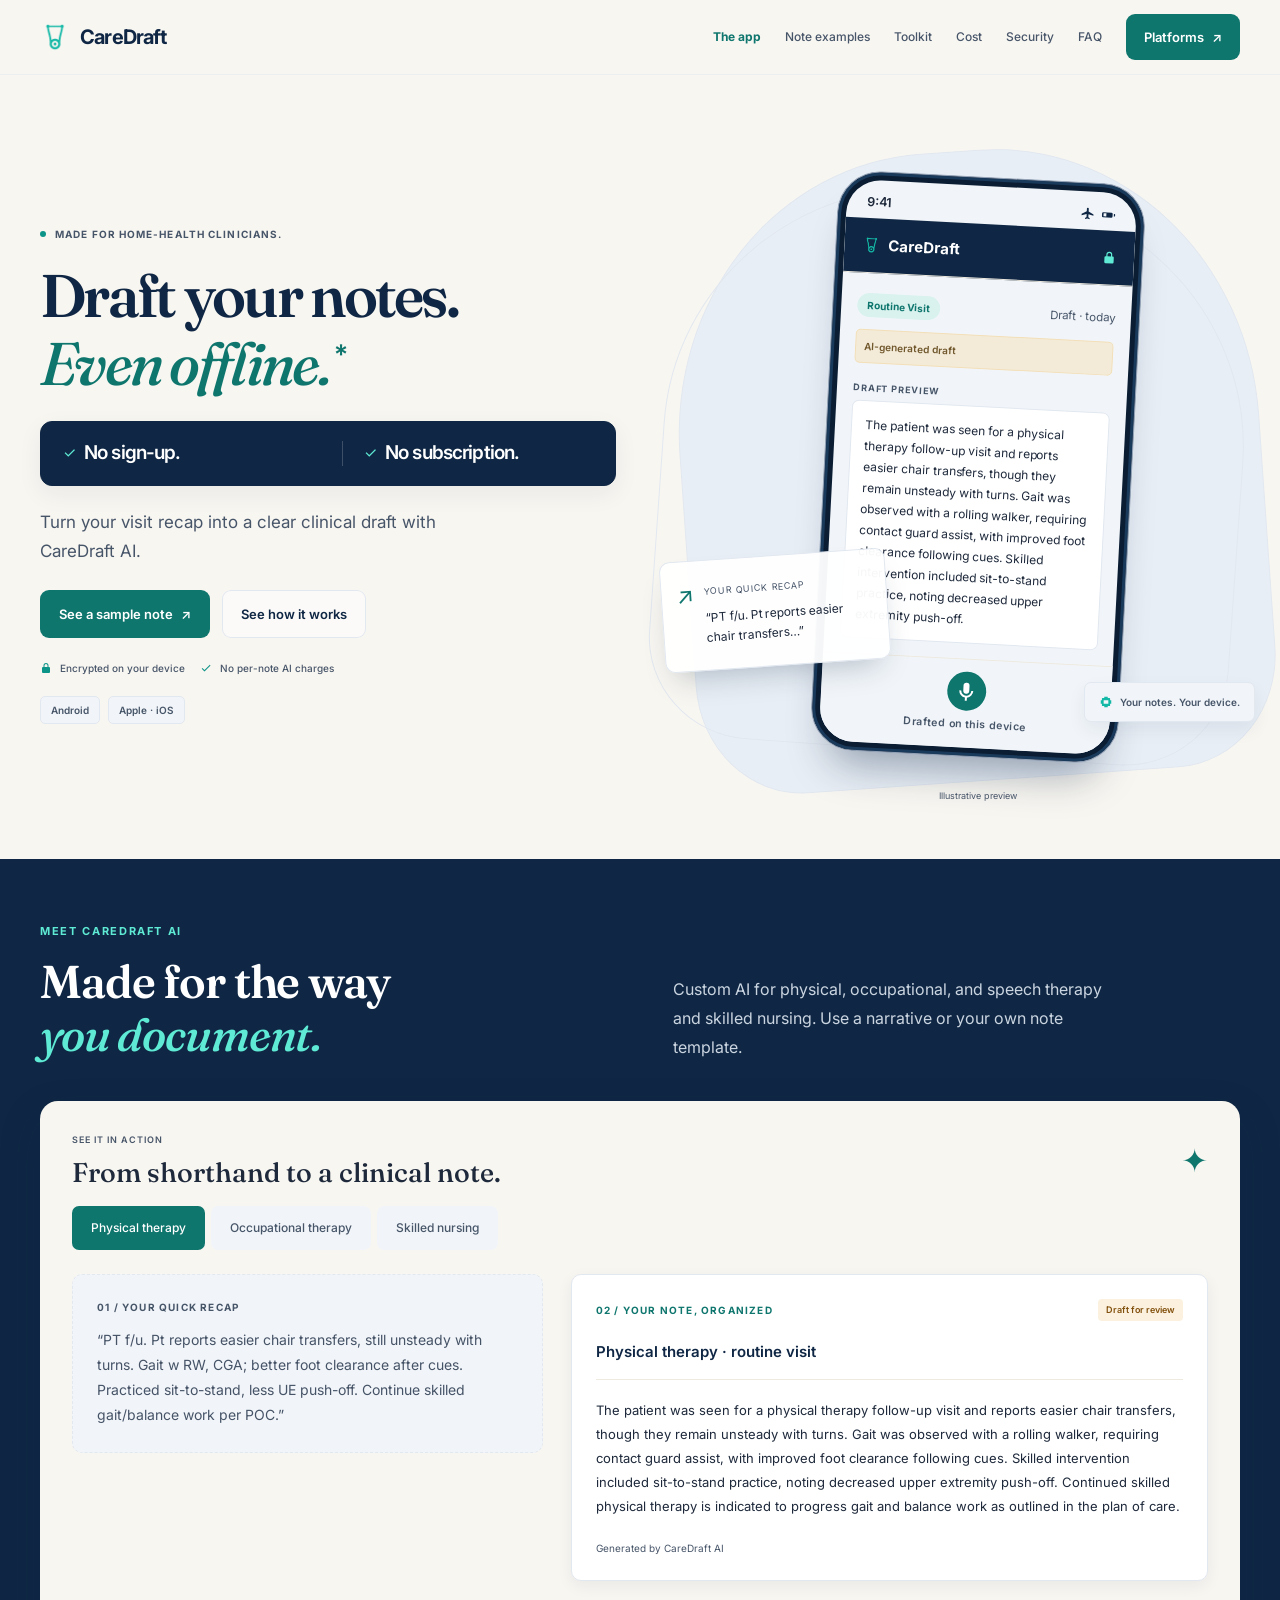
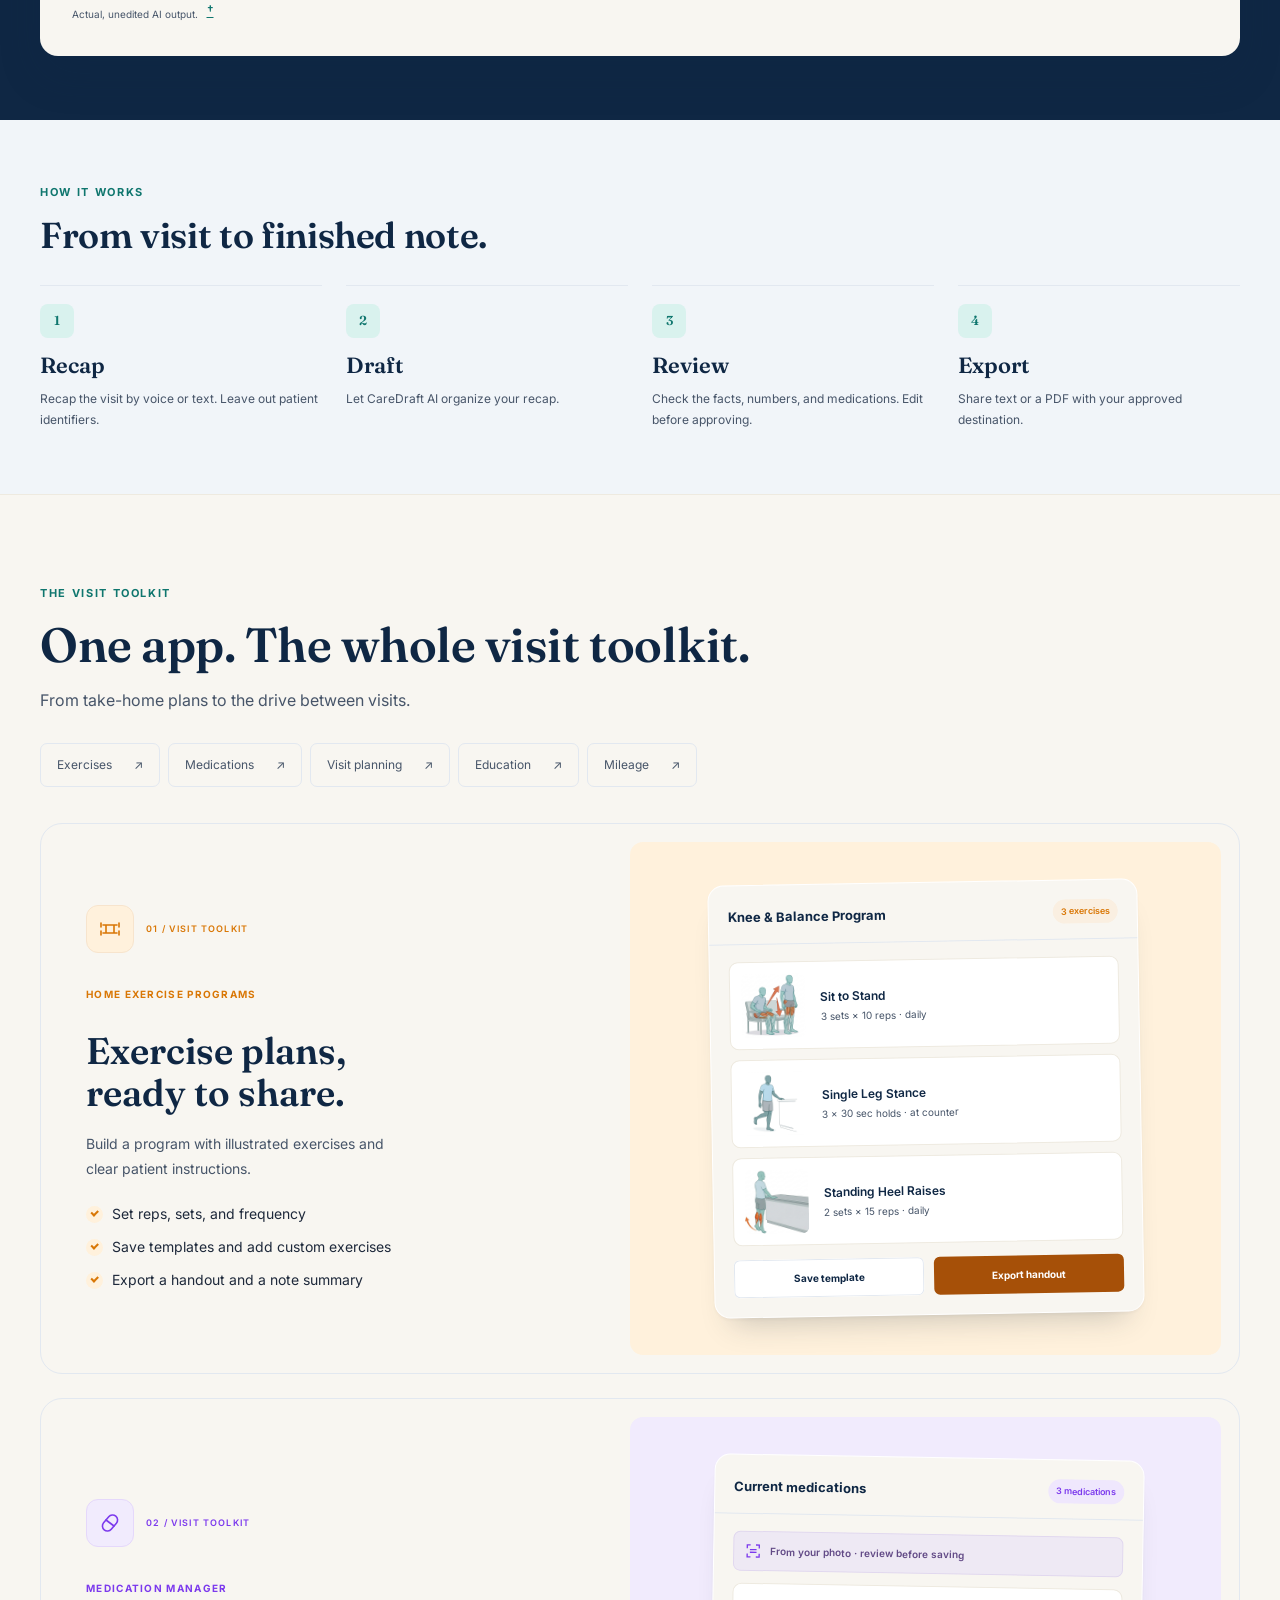
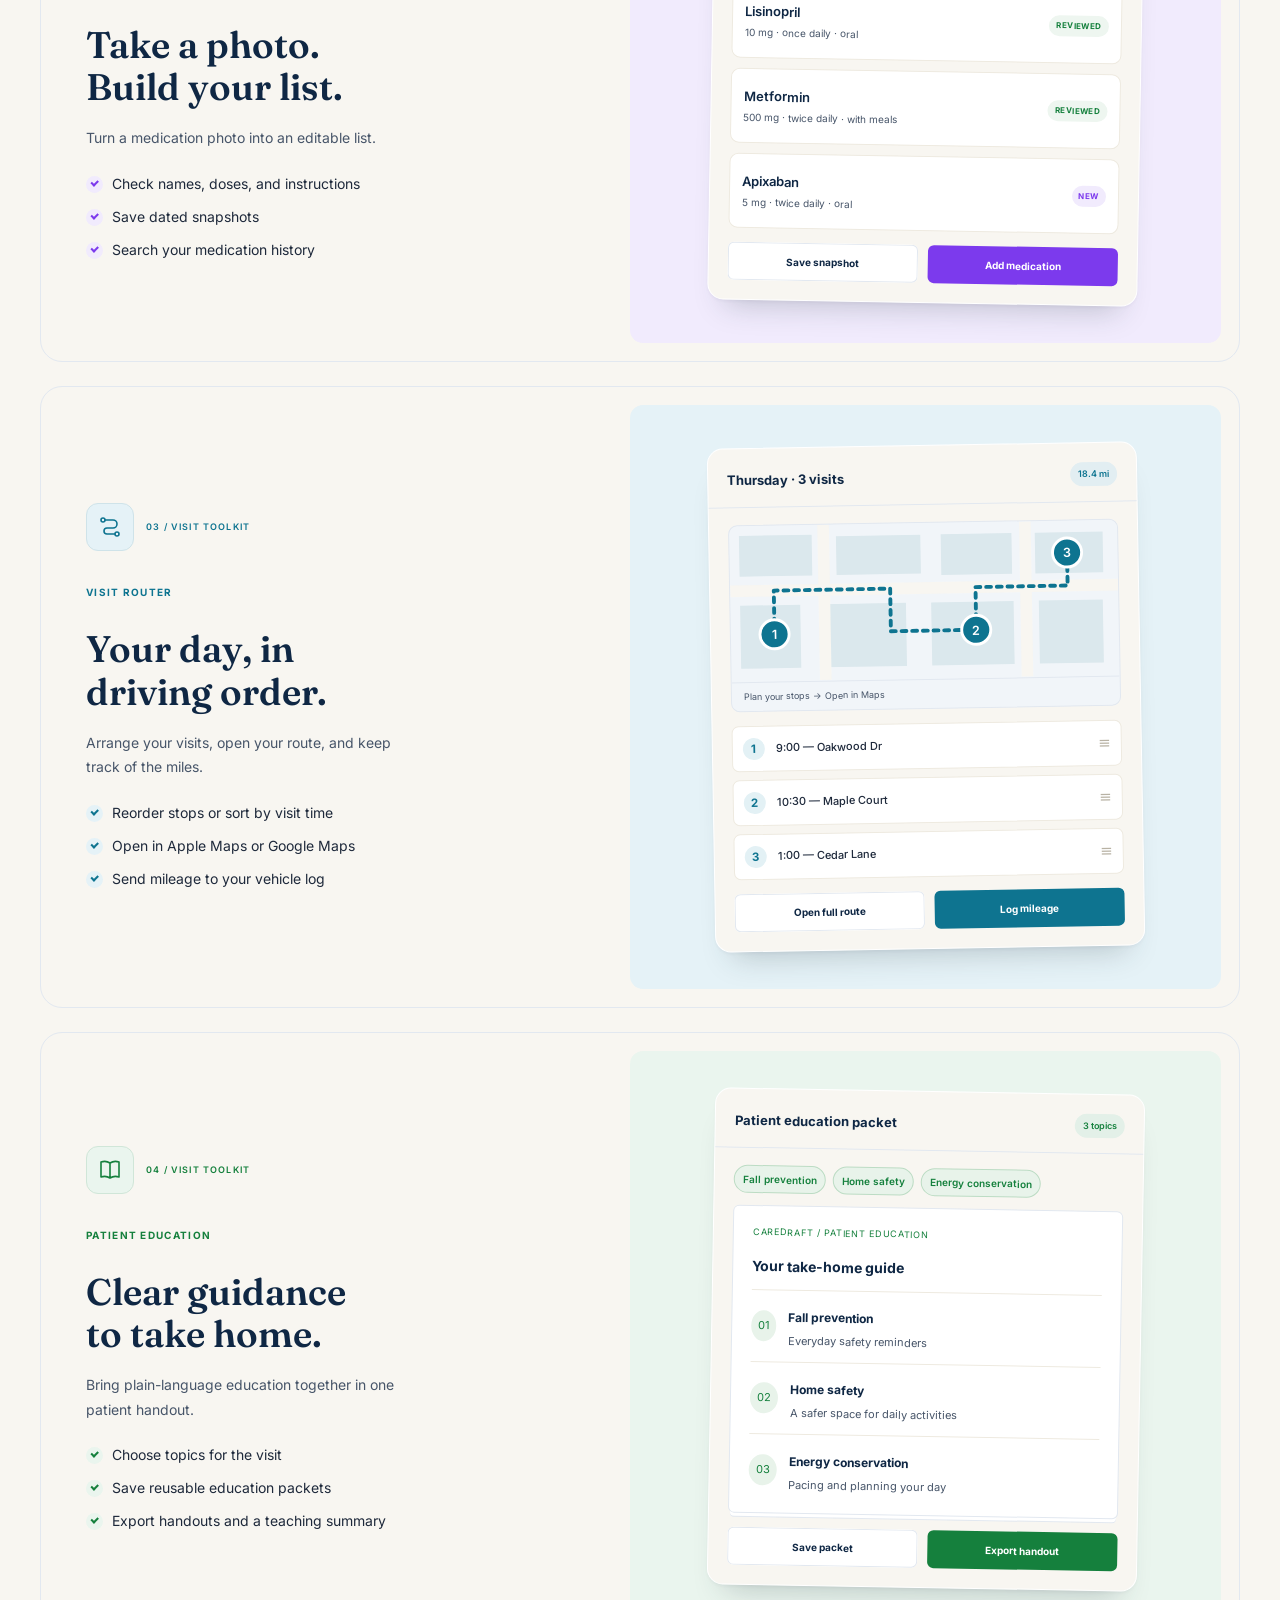
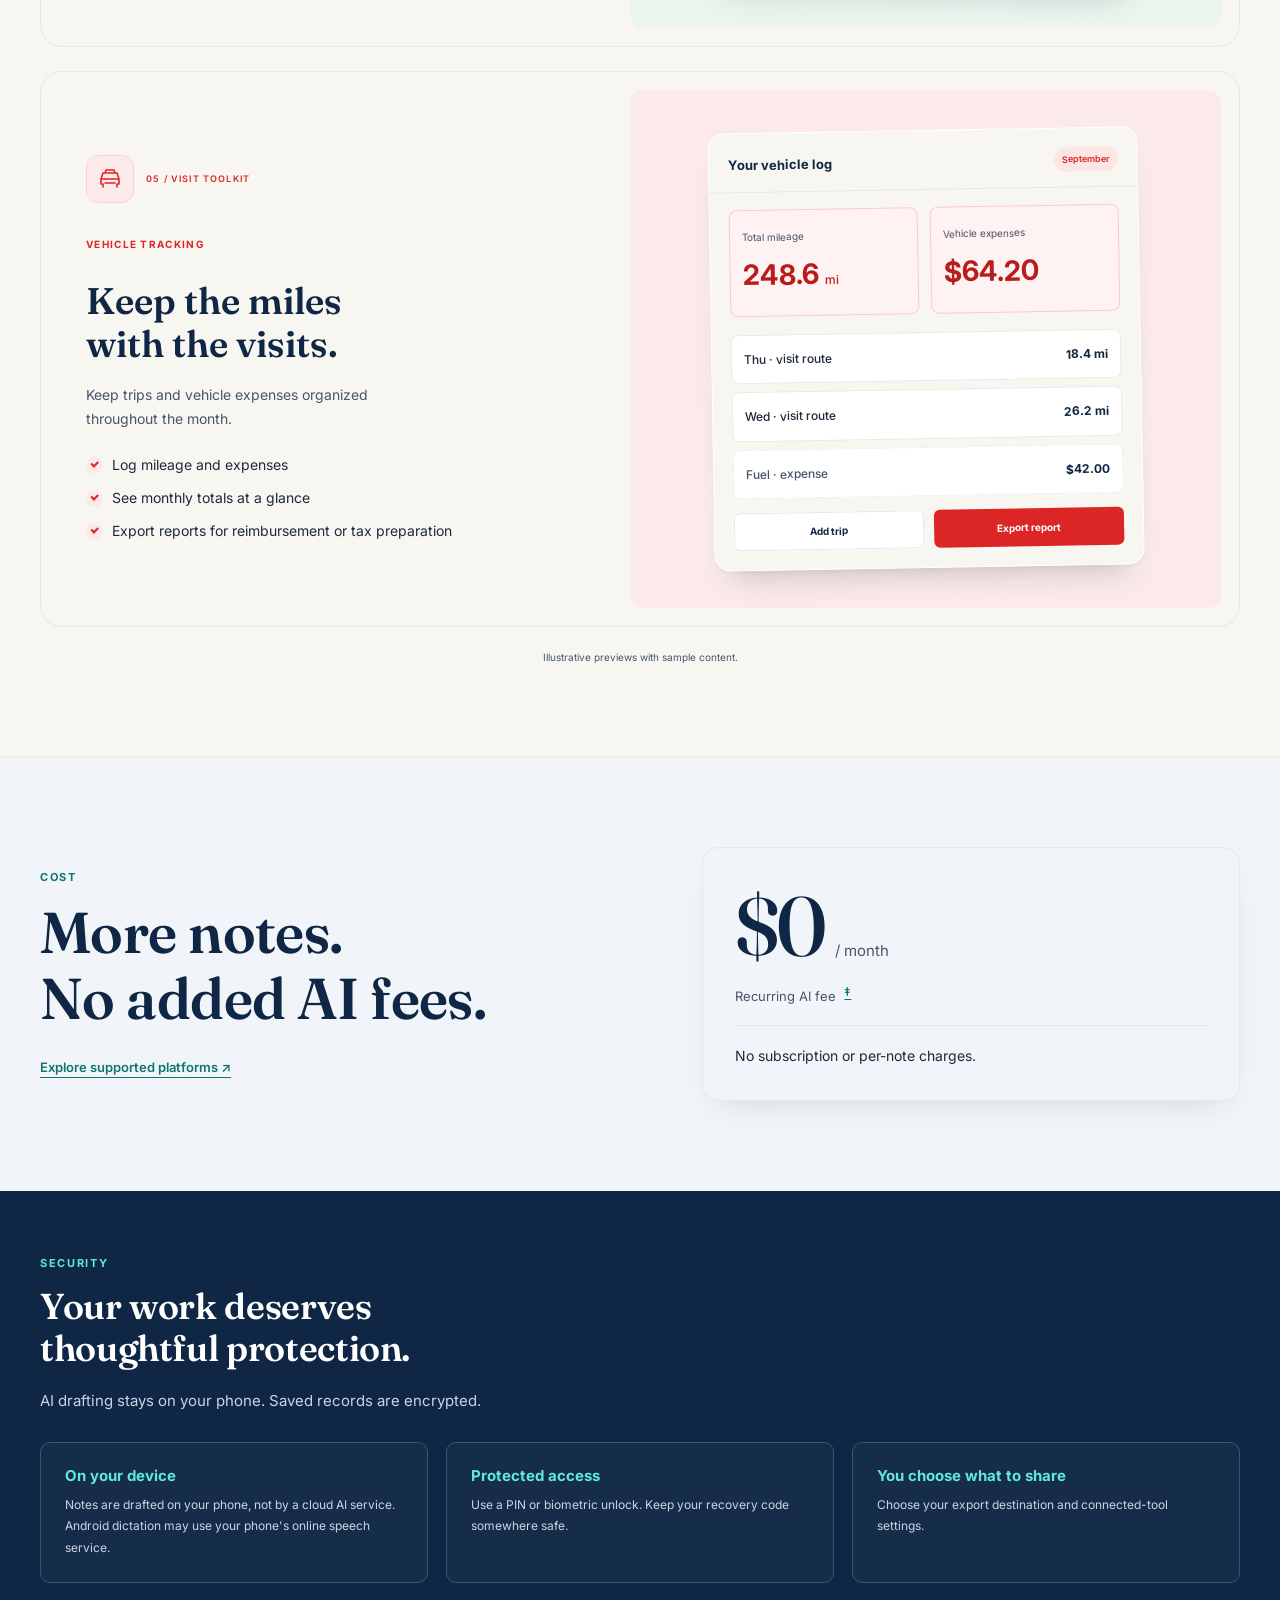
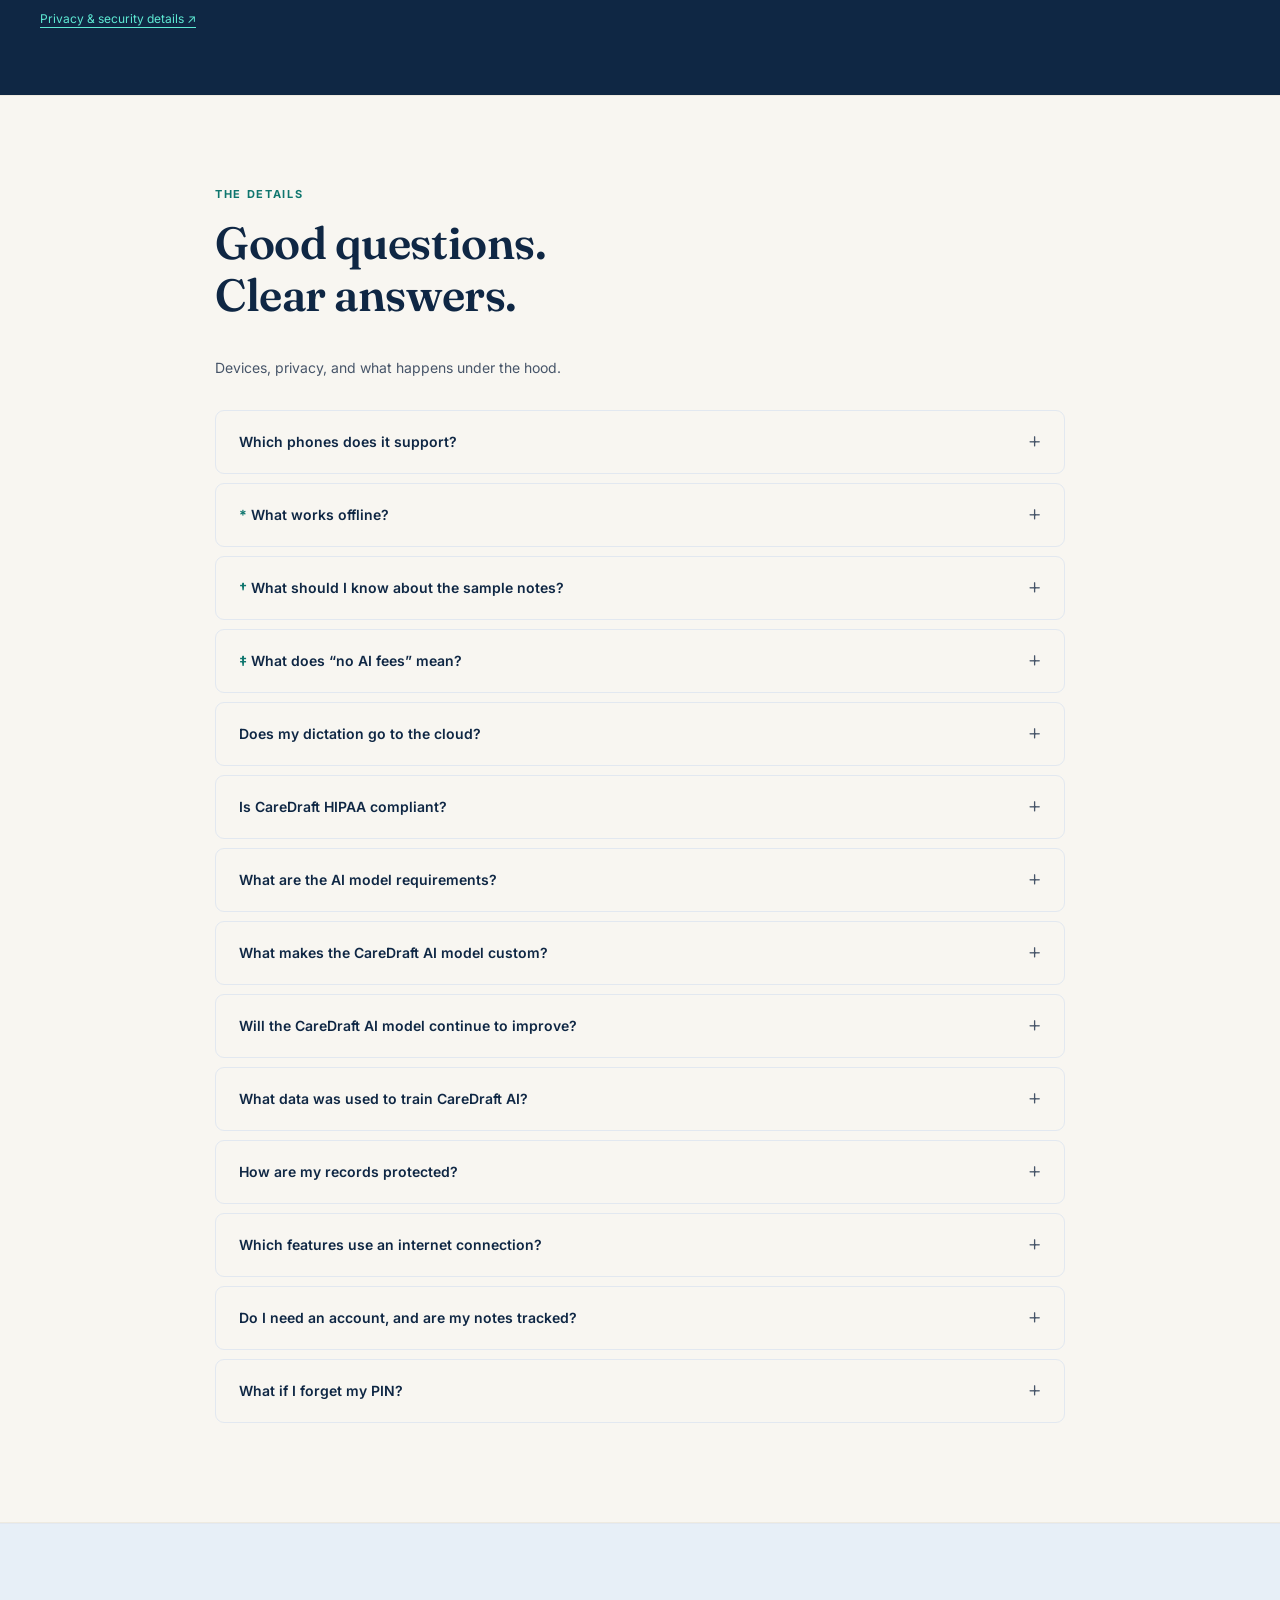
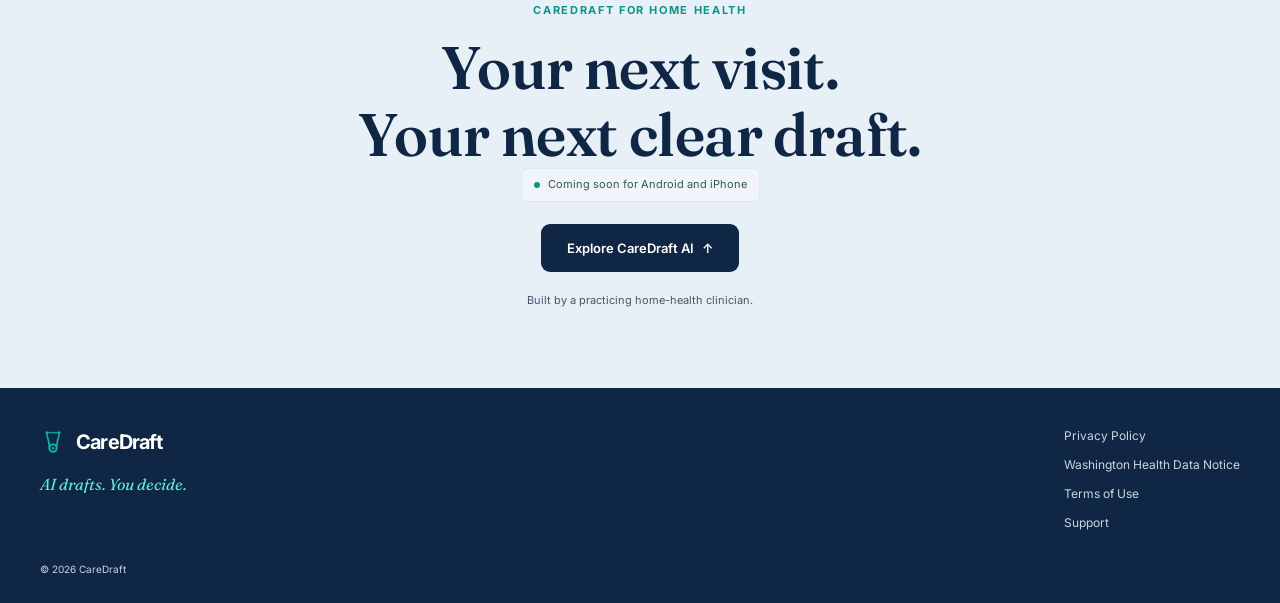
==== commit 9340f19e: "Publish the full Terms of Use, add a support page, fix homepage claims The Terms page was a hand-edi" ====
--- a/index.html
+++ b/index.html
@@ -397,7 +397,7 @@
         <h2>Your work deserves thoughtful protection.</h2>
         <p class="section-lede section-lede-light">AI drafting stays on your phone. Saved records are encrypted.</p>
         <div class="sec-grid">
-          <article class="sec-card"><h3>On your device</h3><p>Draft notes without sending your recap to a cloud AI service.</p></article>
+          <article class="sec-card"><h3>On your device</h3><p>Notes are drafted on your phone, not by a cloud AI service. Android dictation may use your phone's online speech service.</p></article>
           <article class="sec-card"><h3>Protected access</h3><p>Use a PIN or biometric unlock. Keep your recovery code somewhere safe.</p></article>
           <article class="sec-card"><h3>You choose what to share</h3><p>Choose your export destination and connected-tool settings.</p></article>
         </div>
@@ -415,9 +415,11 @@
         <details class="qa reveal">
           <summary>Which phones does it support?</summary>
           <p>
-            CareDraft supports Android and Apple (iOS). On-device AI needs sufficient
-            available memory and storage; compatibility and drafting speed depend on your device
-            and the model you choose.
+            CareDraft supports Android and Apple (iOS). On-device AI needs a phone with
+            8 GB of memory, such as an iPhone 15 Pro or newer, a Galaxy S23 or newer, or a
+            Pixel 8 Pro, Pixel 9 or newer, plus room for the one-time 3.4 GB model download.
+            Drafting speed depends on your device and the model you choose. See
+            <a href="support/#requirements">Support</a> for details.
           </p>
         </details>
 
@@ -455,7 +457,10 @@
         <details class="qa reveal">
           <summary>Is CareDraft HIPAA compliant?</summary>
           <p>
-            CareDraft is intended for de-identified, post-encounter drafting. Local
+            CareDraft doesn't claim HIPAA compliance. CareDraft LLC isn't a HIPAA
+            business associate and doesn't sign business associate agreements, because
+            your dictations and notes never reach us. CareDraft is intended for
+            de-identified, post-encounter drafting. Local
             processing and encryption do not by themselves establish that a workflow
             meets your organization's requirements. Check with your organization
             before using it for clinical work, and read the <a href="privacy/">Privacy Policy</a>
@@ -482,9 +487,8 @@
         <details class="qa reveal">
           <summary>Will the CareDraft AI model continue to improve?</summary>
           <p>
-            Yes. We will continue updating CareDraft's AI models as technology
-            improves, with a focus on note quality, reliability, and performance
-            on your phone. Every draft will still need your review and approval.
+            We plan to keep improving CareDraft's AI models, with a focus on note
+            quality, reliability, and performance on your phone. Every draft will still need your review and approval.
           </p>
         </details>
 
@@ -530,7 +534,7 @@
       <div class="shell get-inner">
         <p class="kicker kicker-light">CareDraft for home health</p>
         <h2>Your next visit.<br>Your next clear draft.</h2>
-        <p class="release-status"><span aria-hidden="true"></span> Android &amp; Apple (iOS)</p>
+        <p class="release-status"><span aria-hidden="true"></span> Coming soon for Android and iPhone</p>
         <a class="btn btn-light" href="#caredraft-ai">Explore CareDraft AI <span aria-hidden="true">↑</span></a>
         <p class="get-foot">Built by a practicing home-health clinician.</p>
       </div>
@@ -552,6 +556,7 @@
         <a href="privacy/">Privacy Policy</a>
         <a href="privacy/washington/">Washington Health Data Notice</a>
         <a href="terms/">Terms of Use</a>
+        <a href="support/">Support</a>
       </nav>
       <p class="footer-copy">© <span id="year">2026</span> CareDraft</p>
     </div>
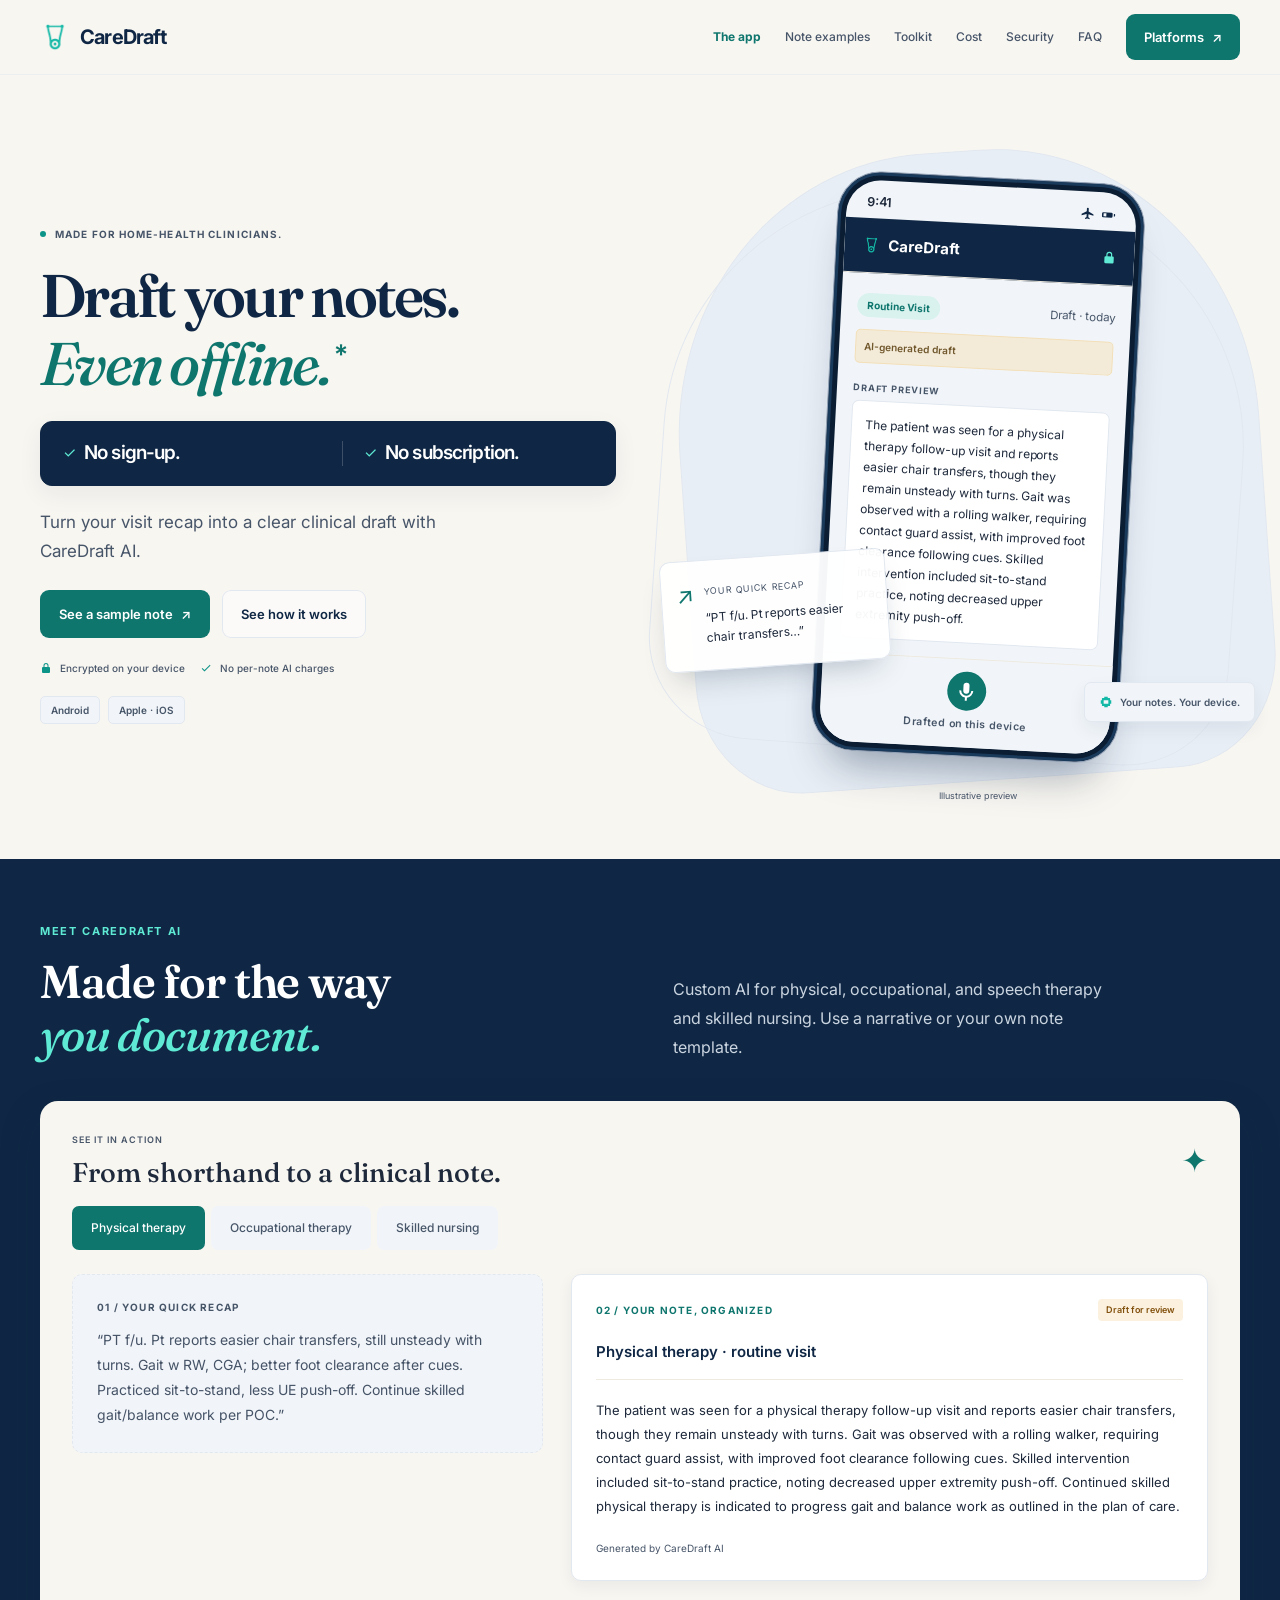
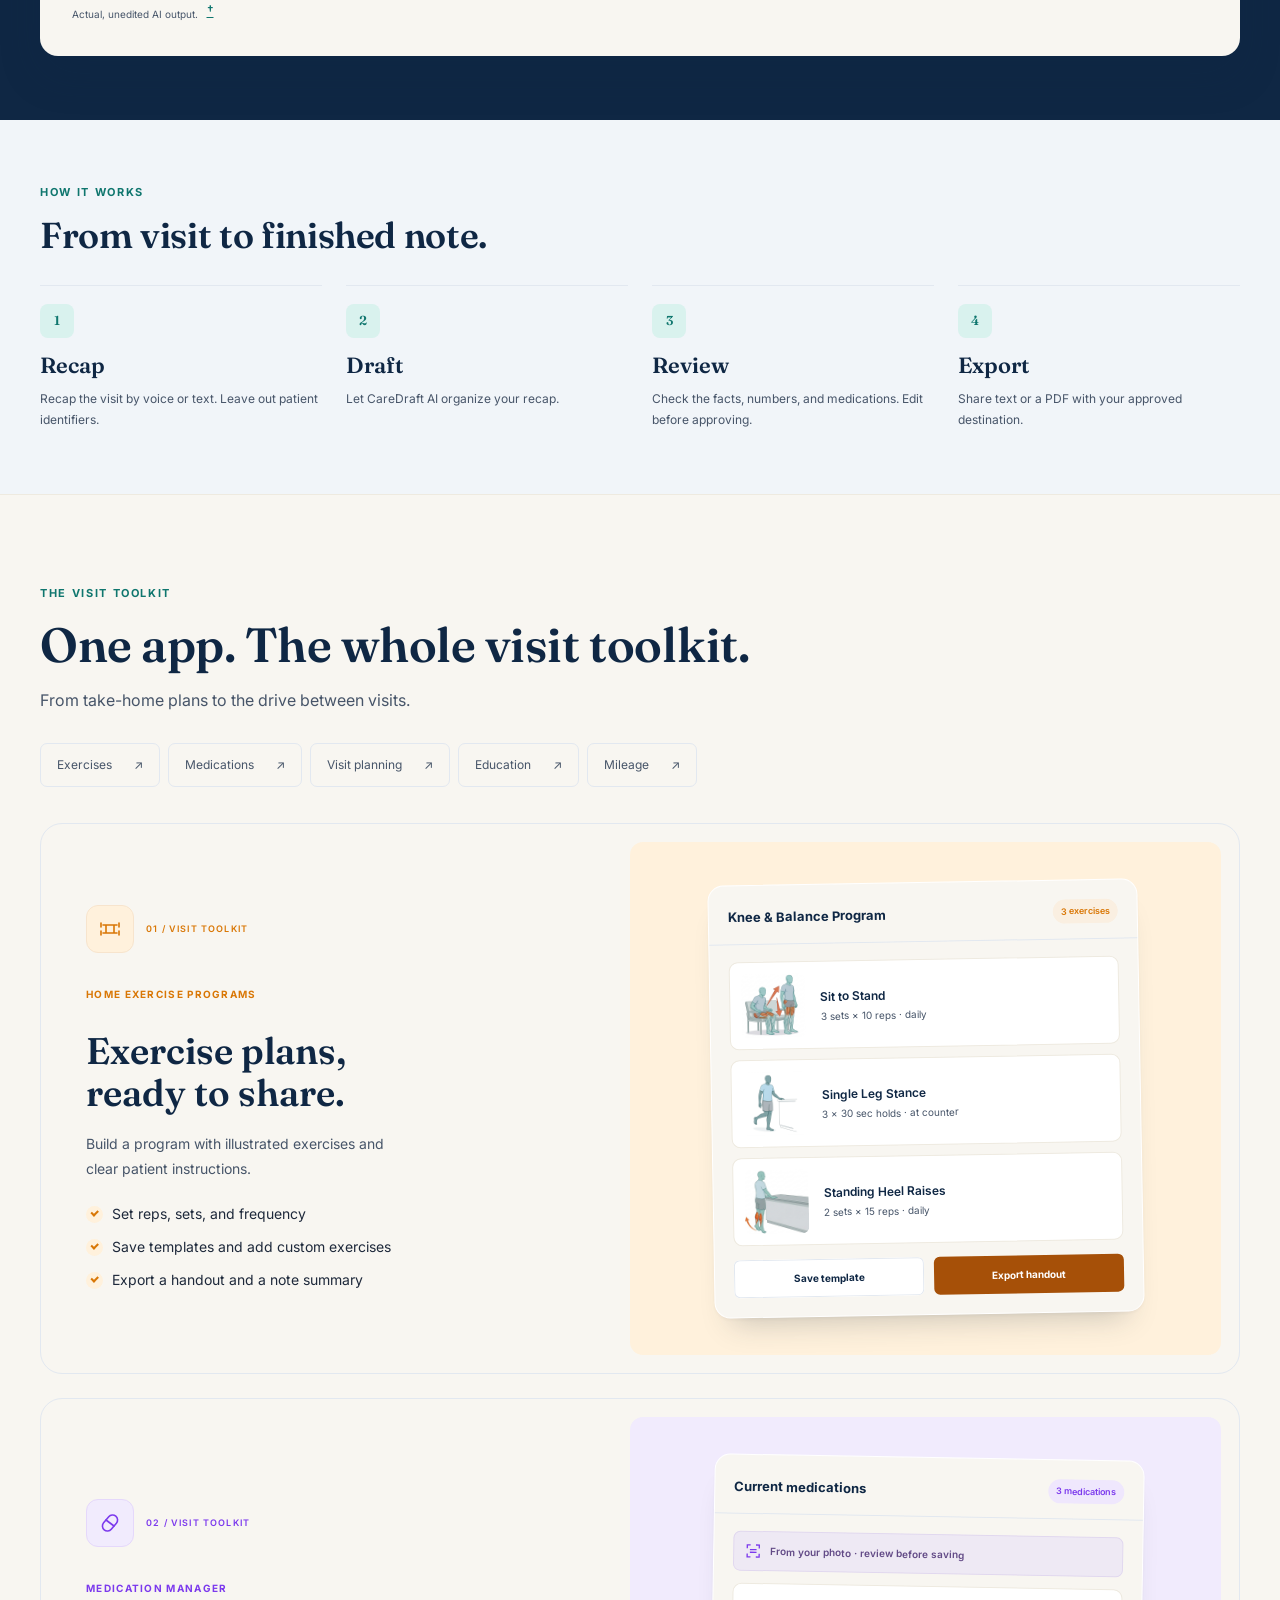
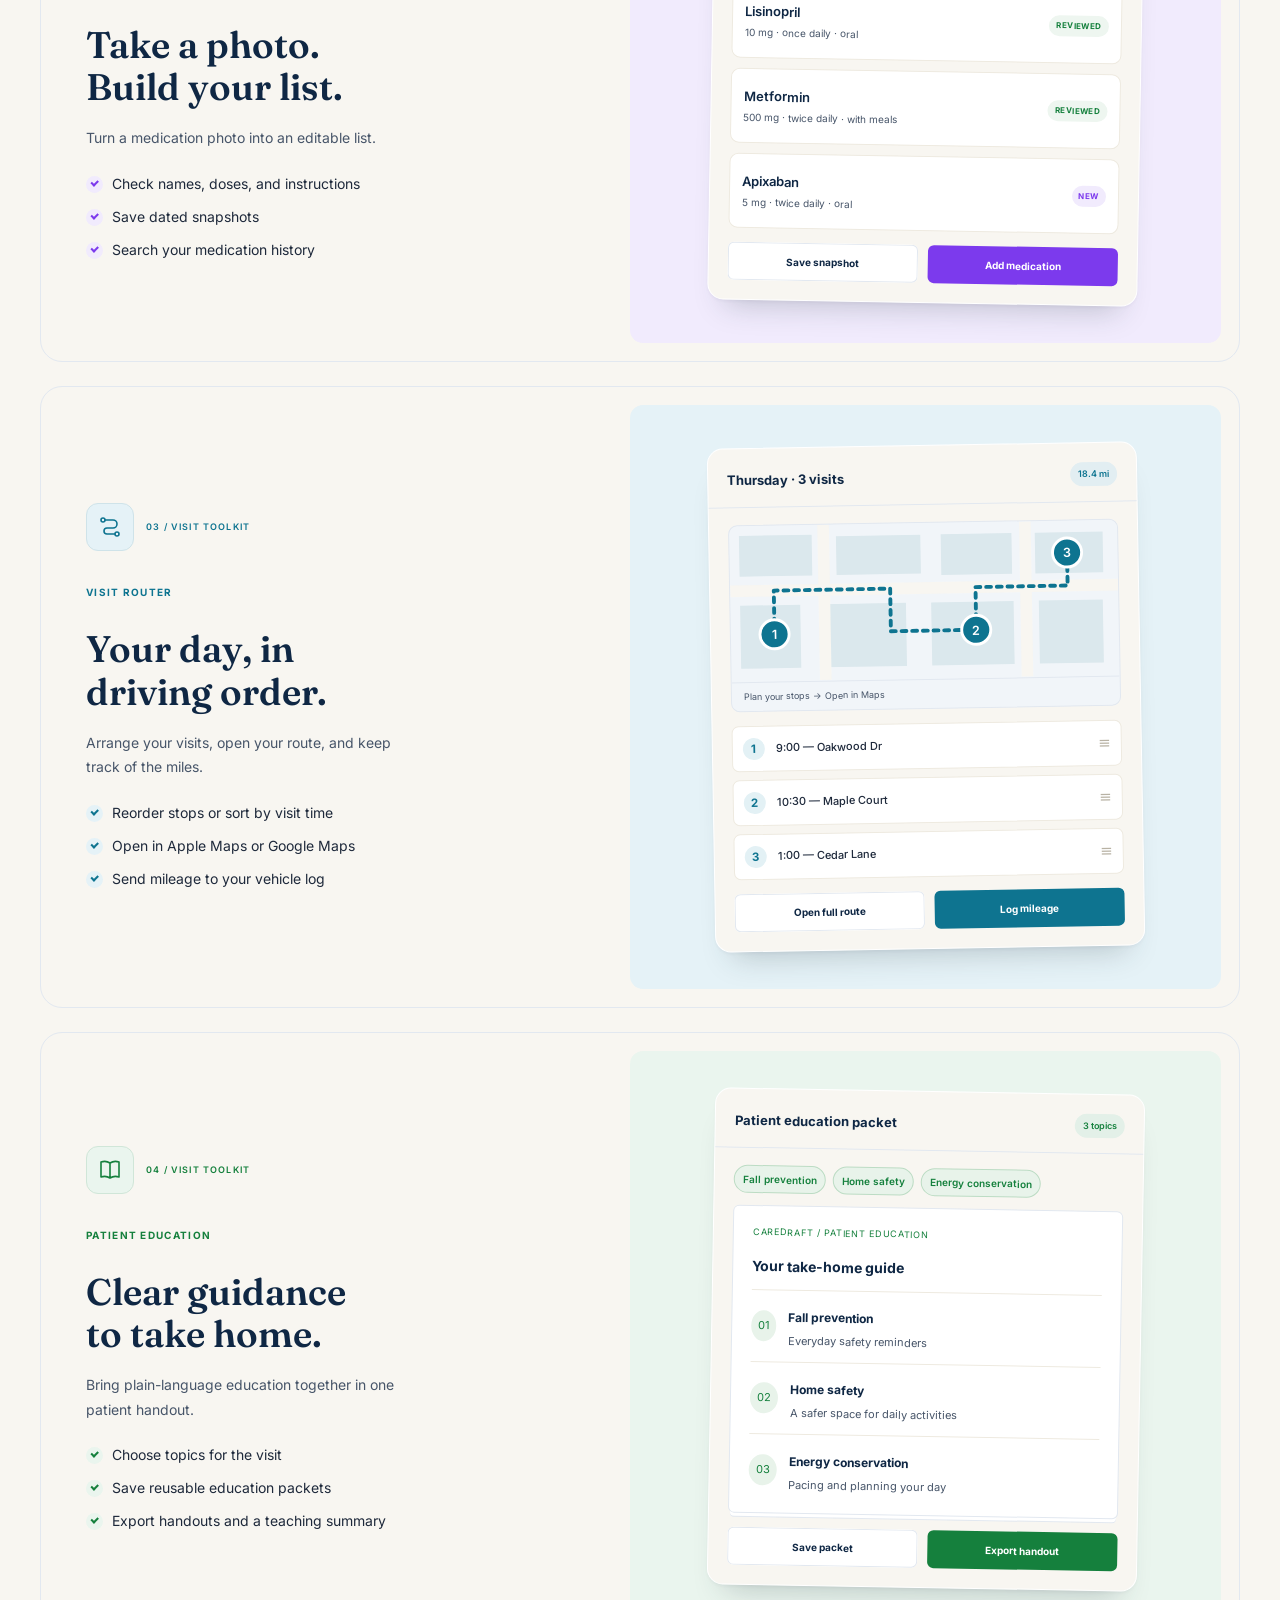
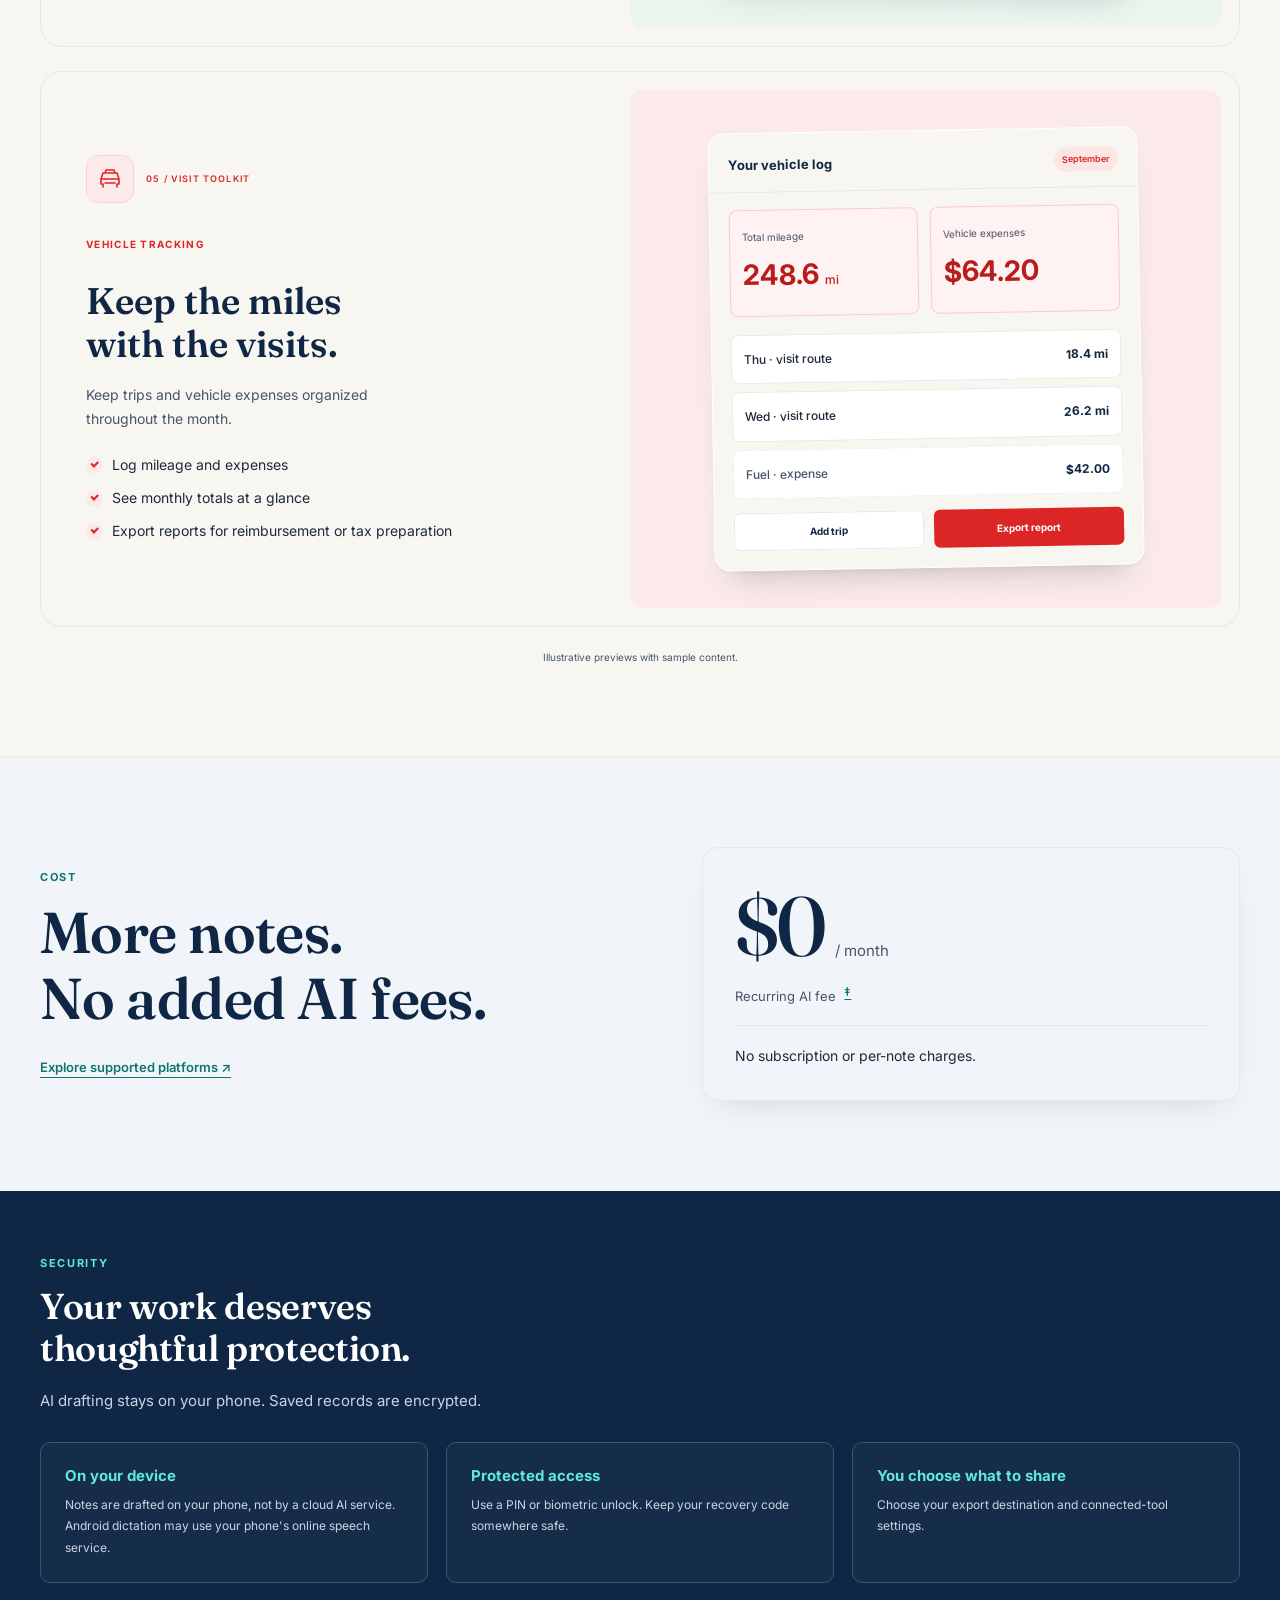
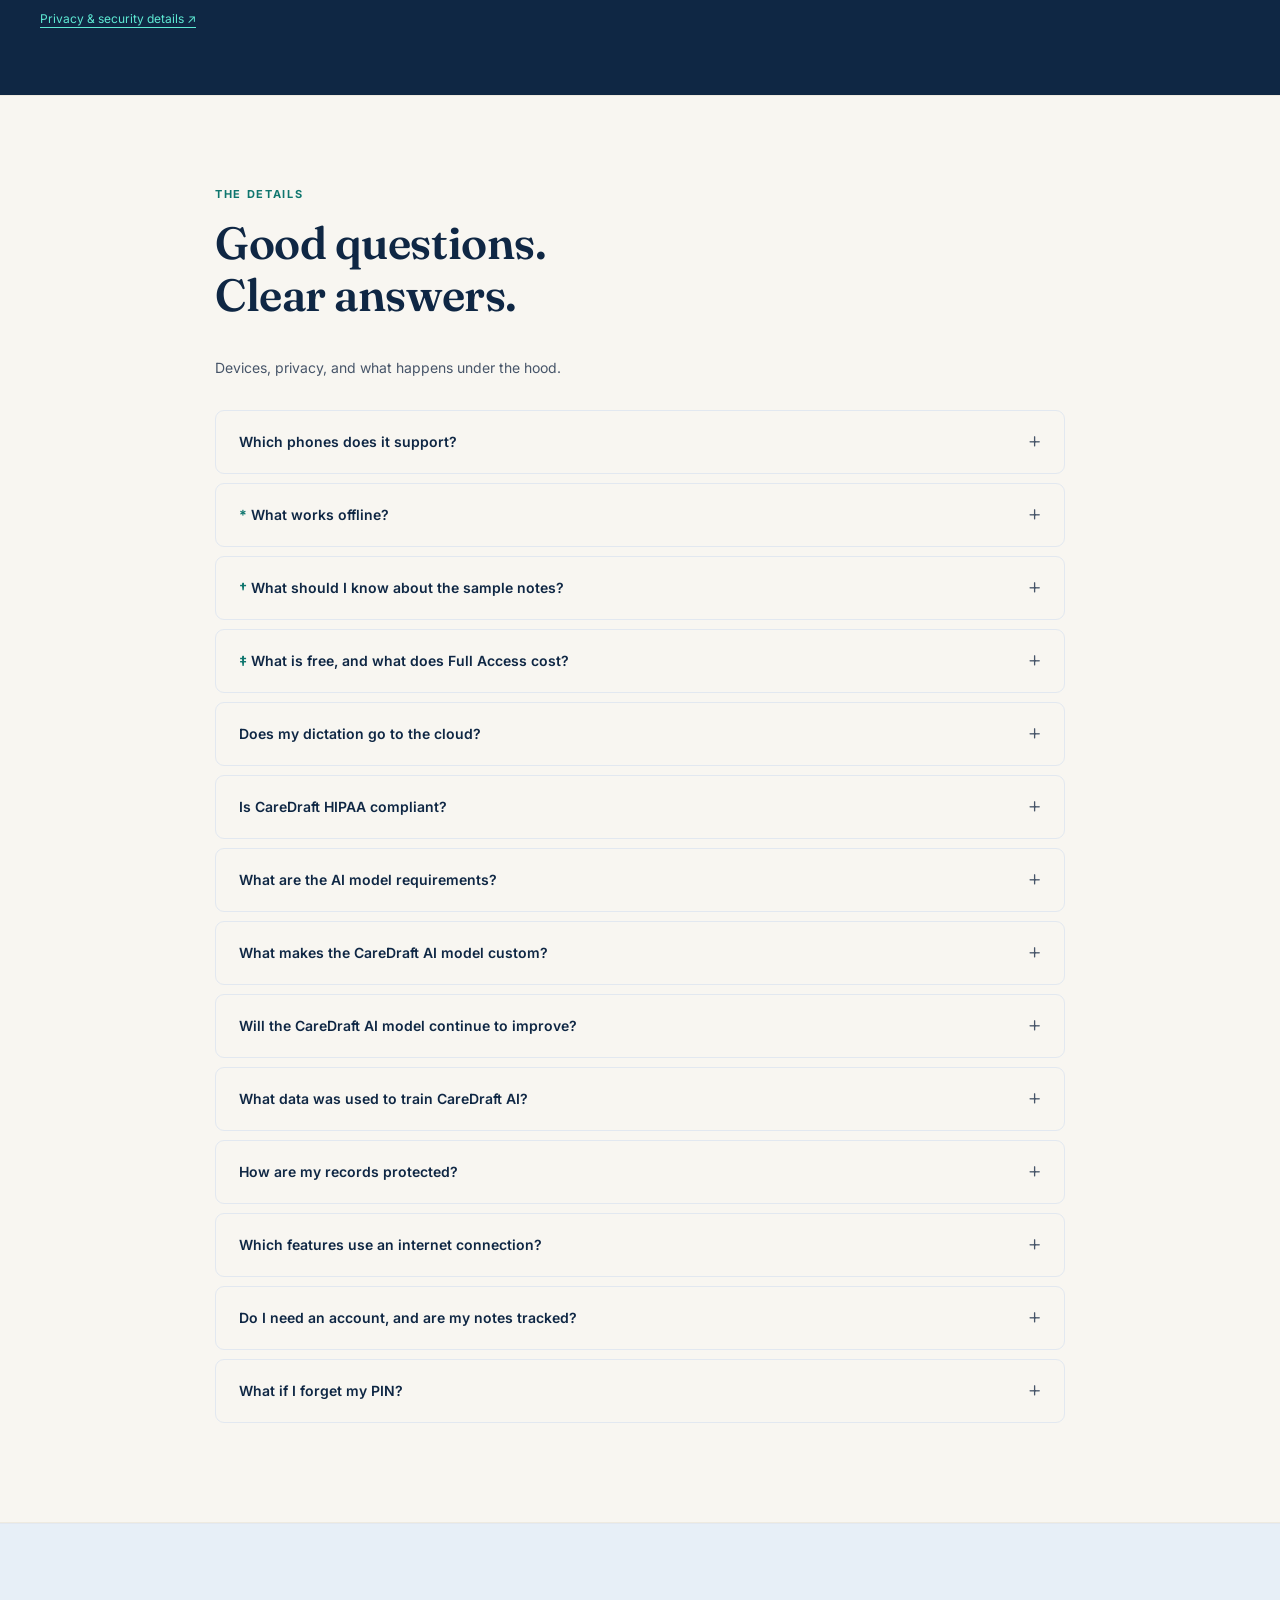
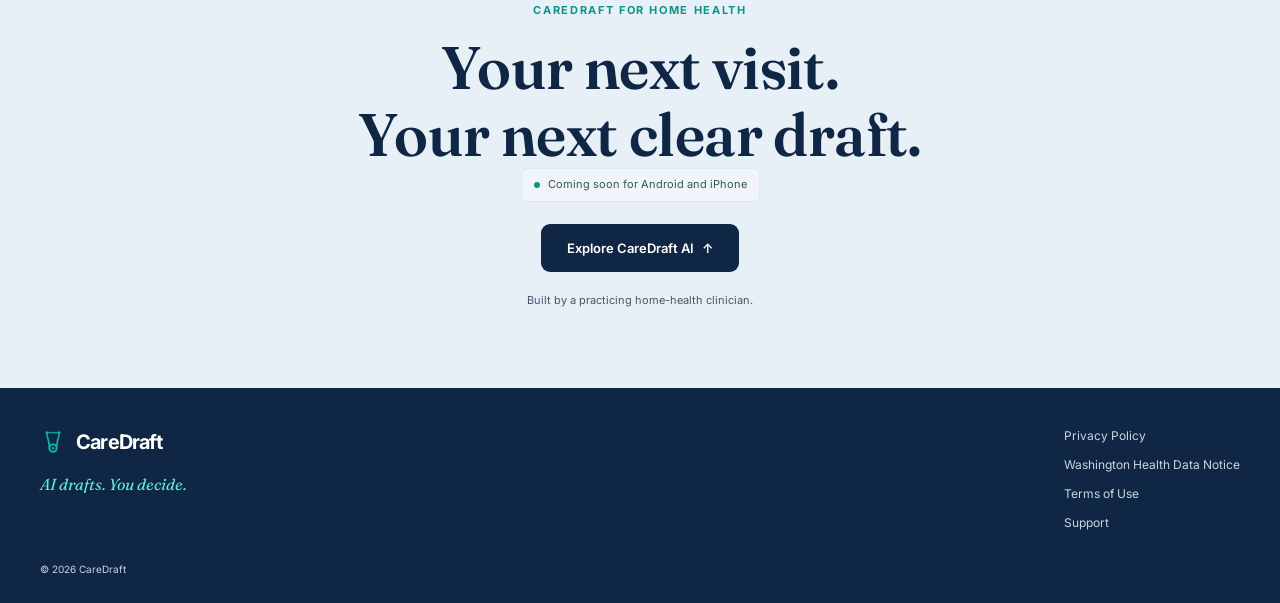
==== commit 35e52945: "Update Full Access pricing, trial and release policies" ====
--- a/index.html
+++ b/index.html
@@ -439,8 +439,10 @@
         </details>
 
         <details class="qa reveal" id="faq-pricing">
-          <summary><span><span class="faq-marker" aria-hidden="true">‡</span> What does “no AI fees” mean?</span></summary>
-          <p>The $0 monthly amount refers to recurring AI fees. There is no AI subscription or per-note charge. App pricing is separate.</p>
+          <summary><span><span class="faq-marker" aria-hidden="true">‡</span> What is free, and what does Full Access cost?</span></summary>
+          <p>CareDraft is free to download. Manual notes and dictation, medication lists, included exercises and education, visit routes, and mileage remain free, with up to 10 saved items per tool.</p>
+          <p>Start the optional free <strong>14-day Full Access trial</strong> when you choose. Full Access adds on-device AI on supported devices, medication photo scanning, reusable templates, custom exercises and education, and larger saved history within your retention settings.</p>
+          <p>After 14 calendar days, keep using the free version or choose a <strong>one-time $19.99 Full Access unlock</strong> in the US. The trial never automatically charges you and needs no cancellation. No subscription or per-note charge. Existing saved work stays readable and exportable under your retention settings. Purchases belong to the store account and platform used; Restore purchase is available.</p>
         </details>
 
         <details class="qa reveal">
